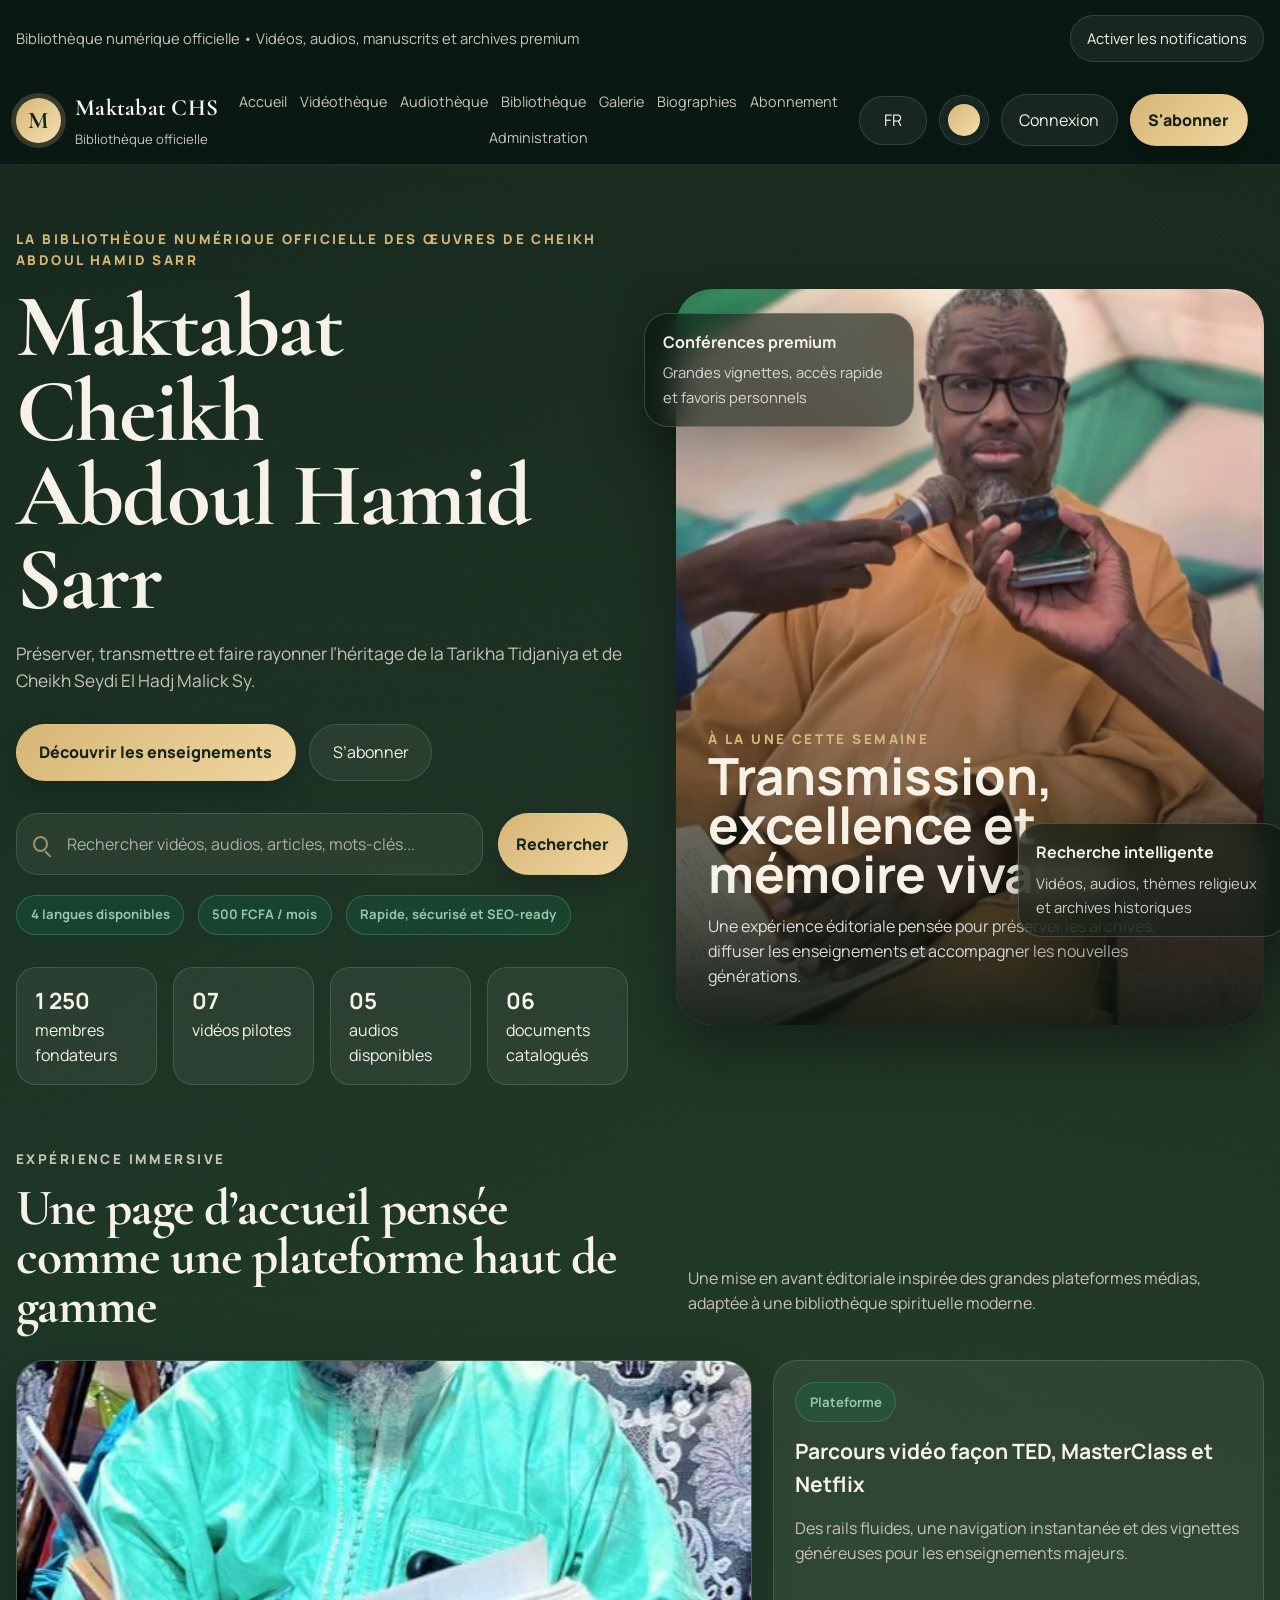
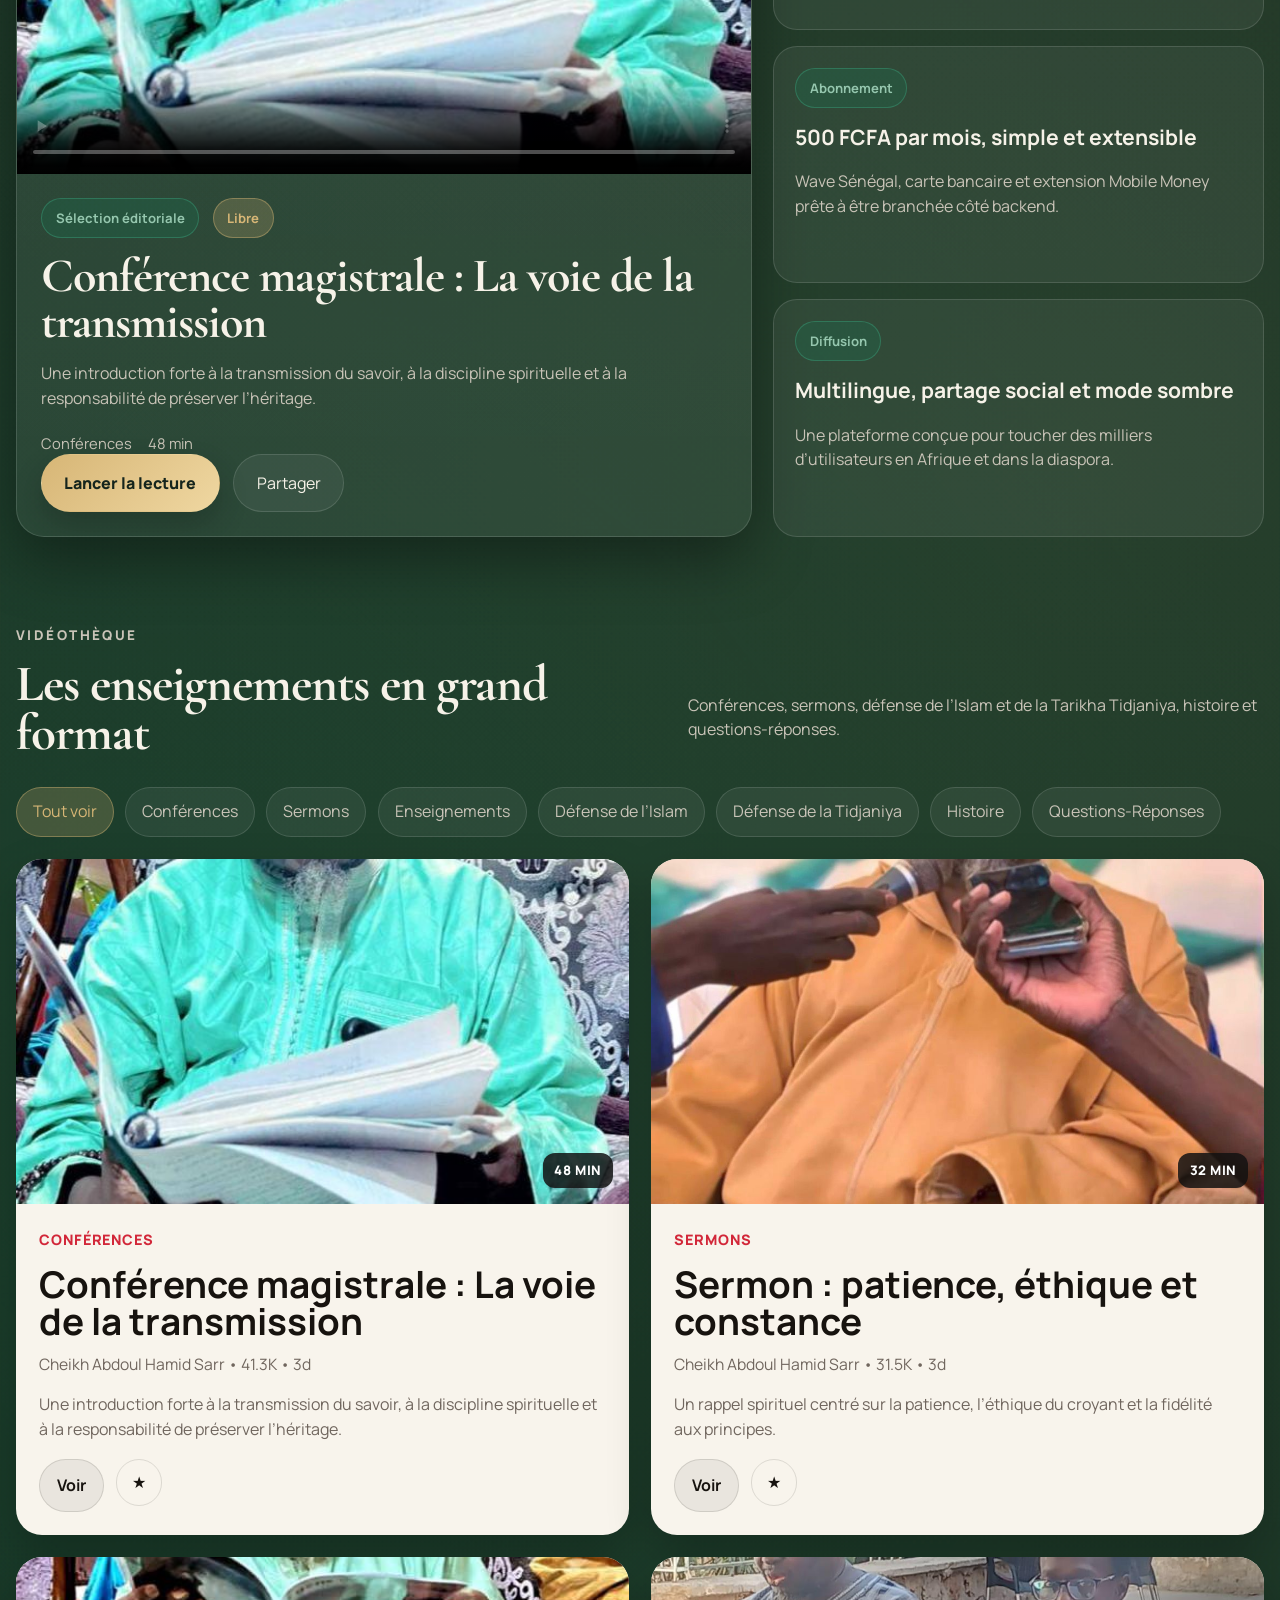
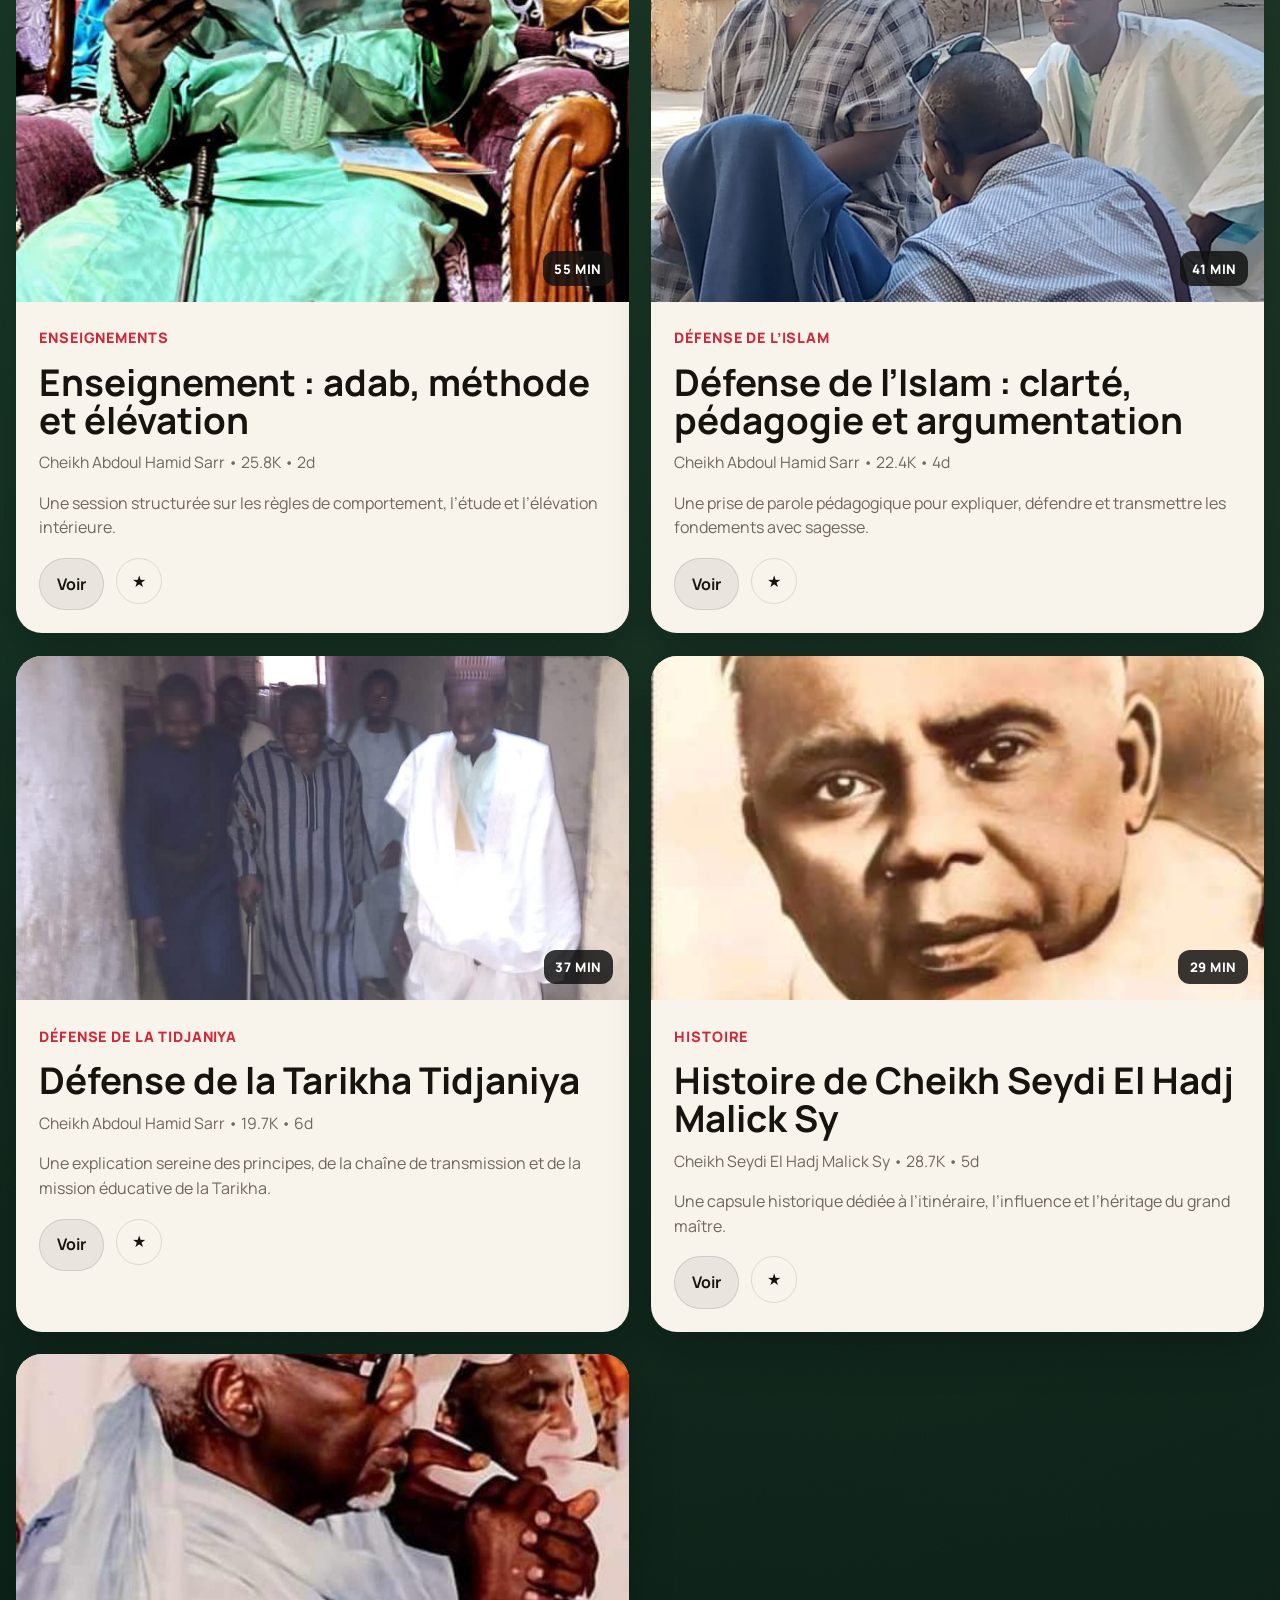
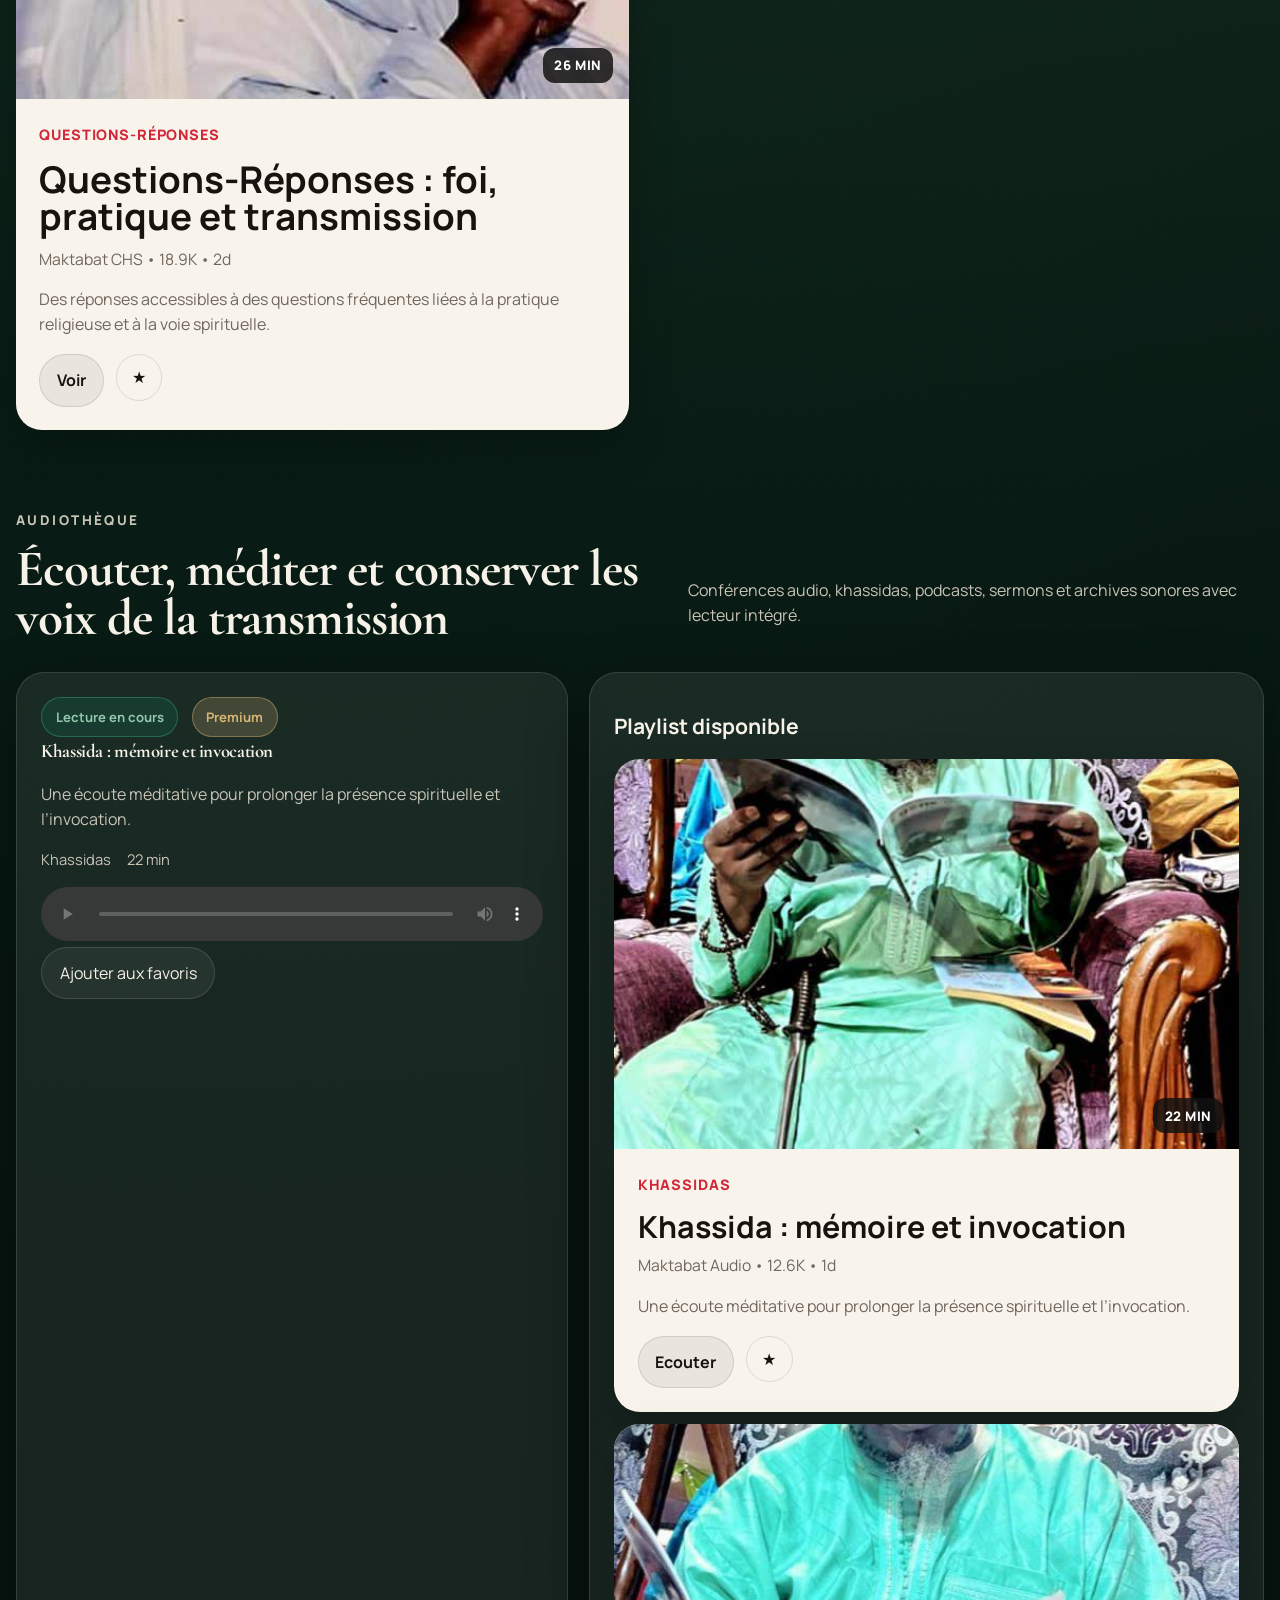
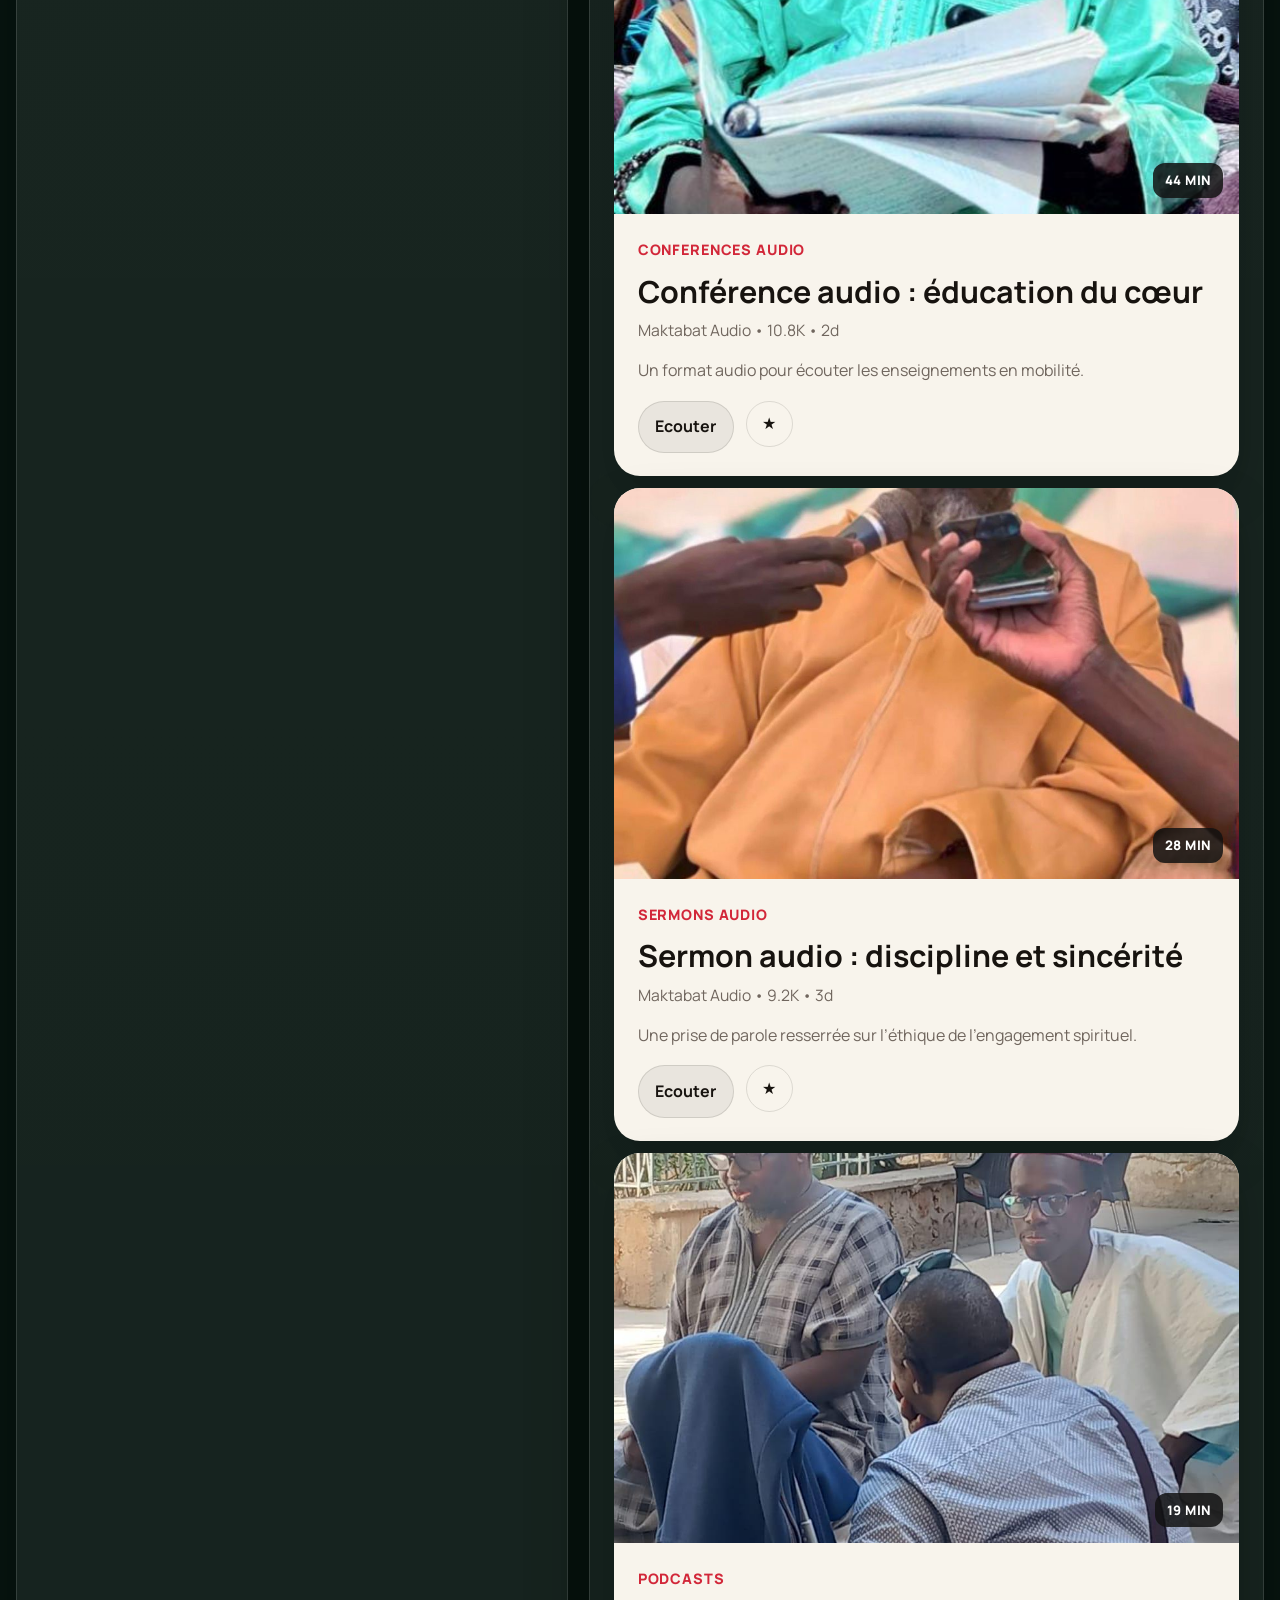
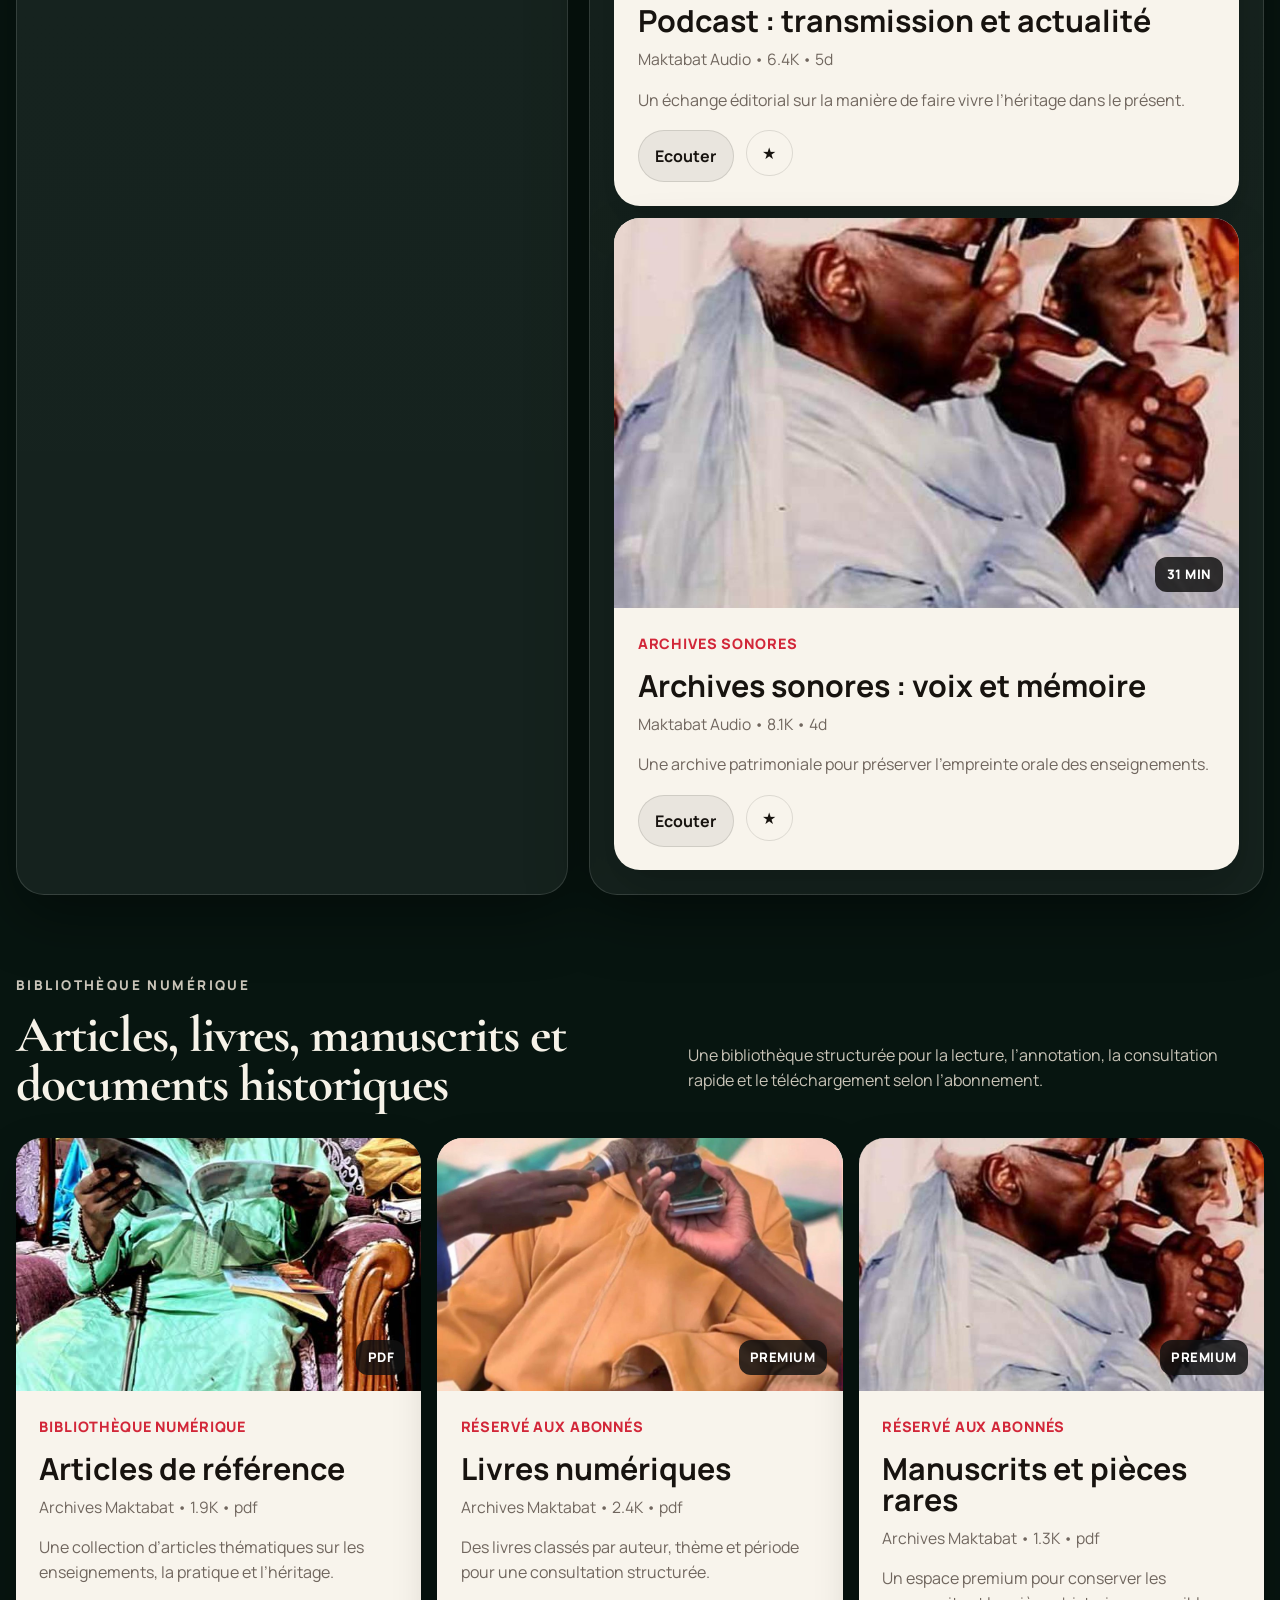
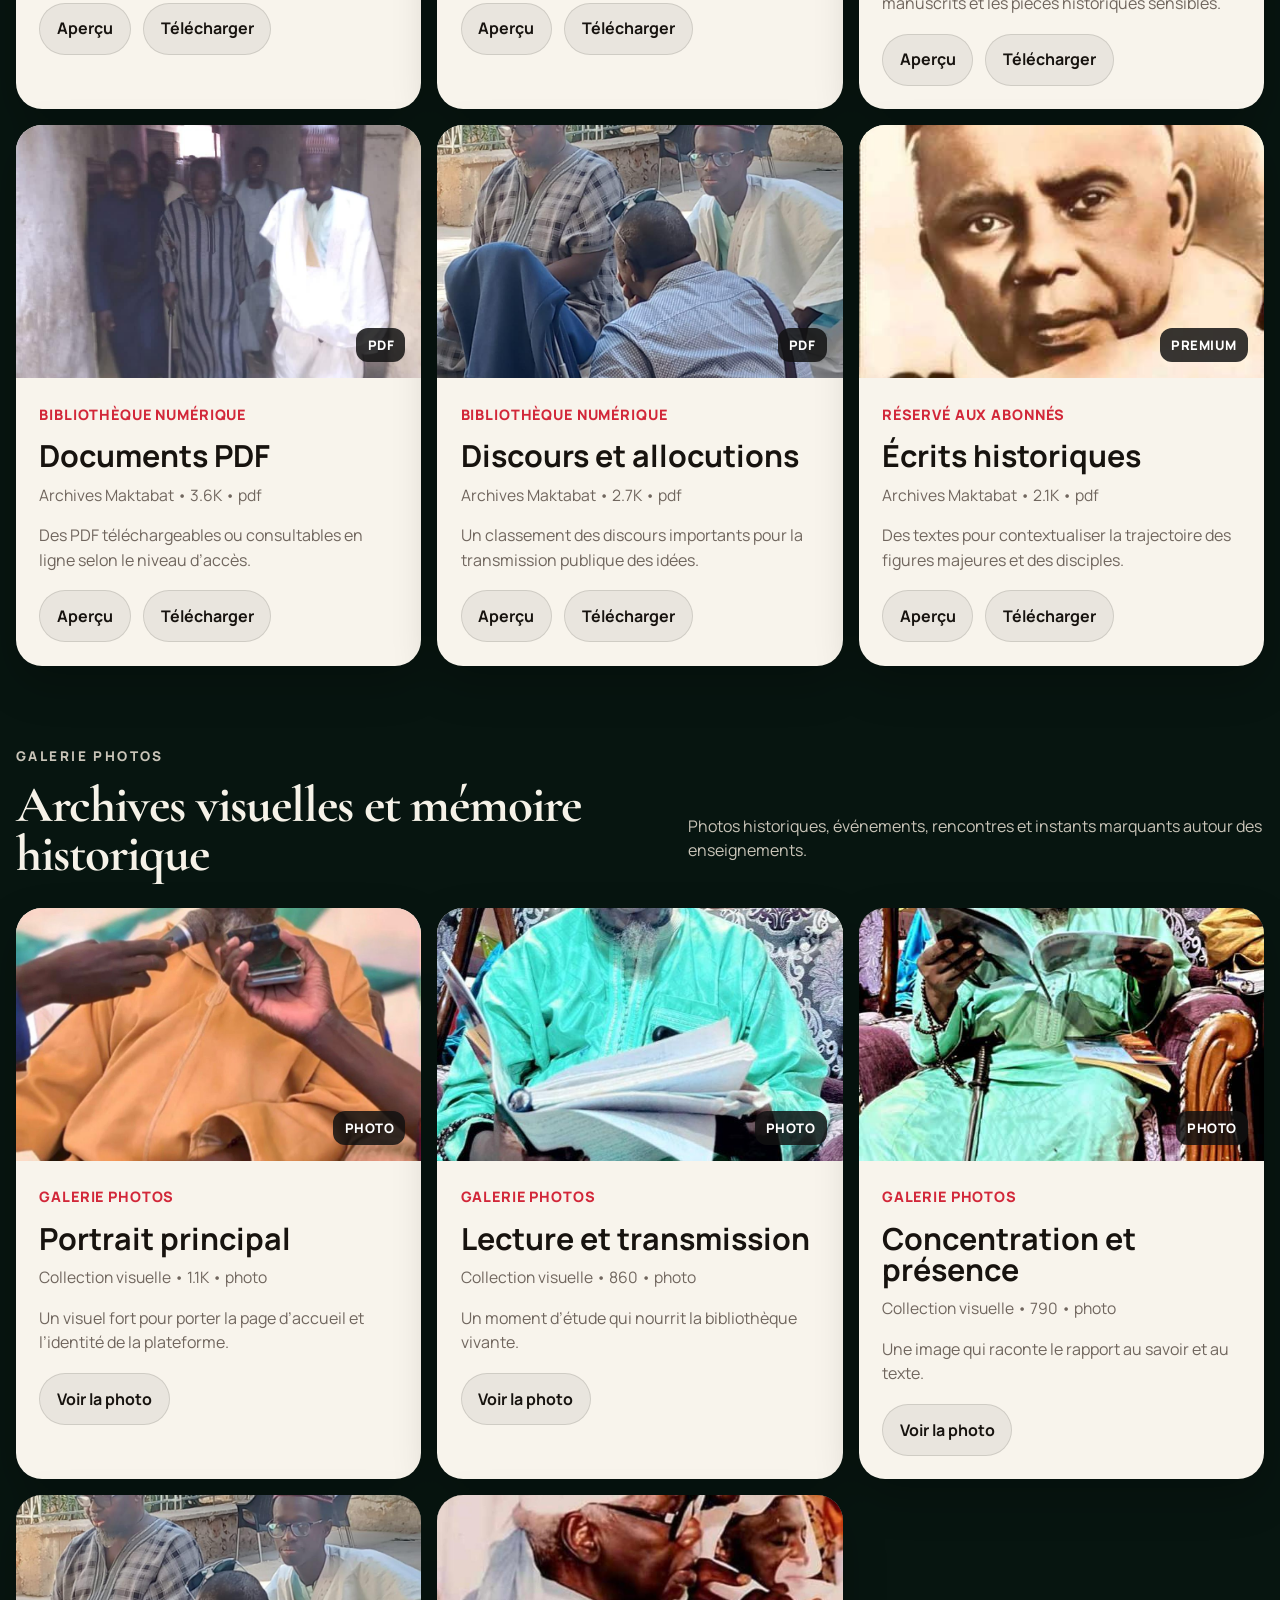
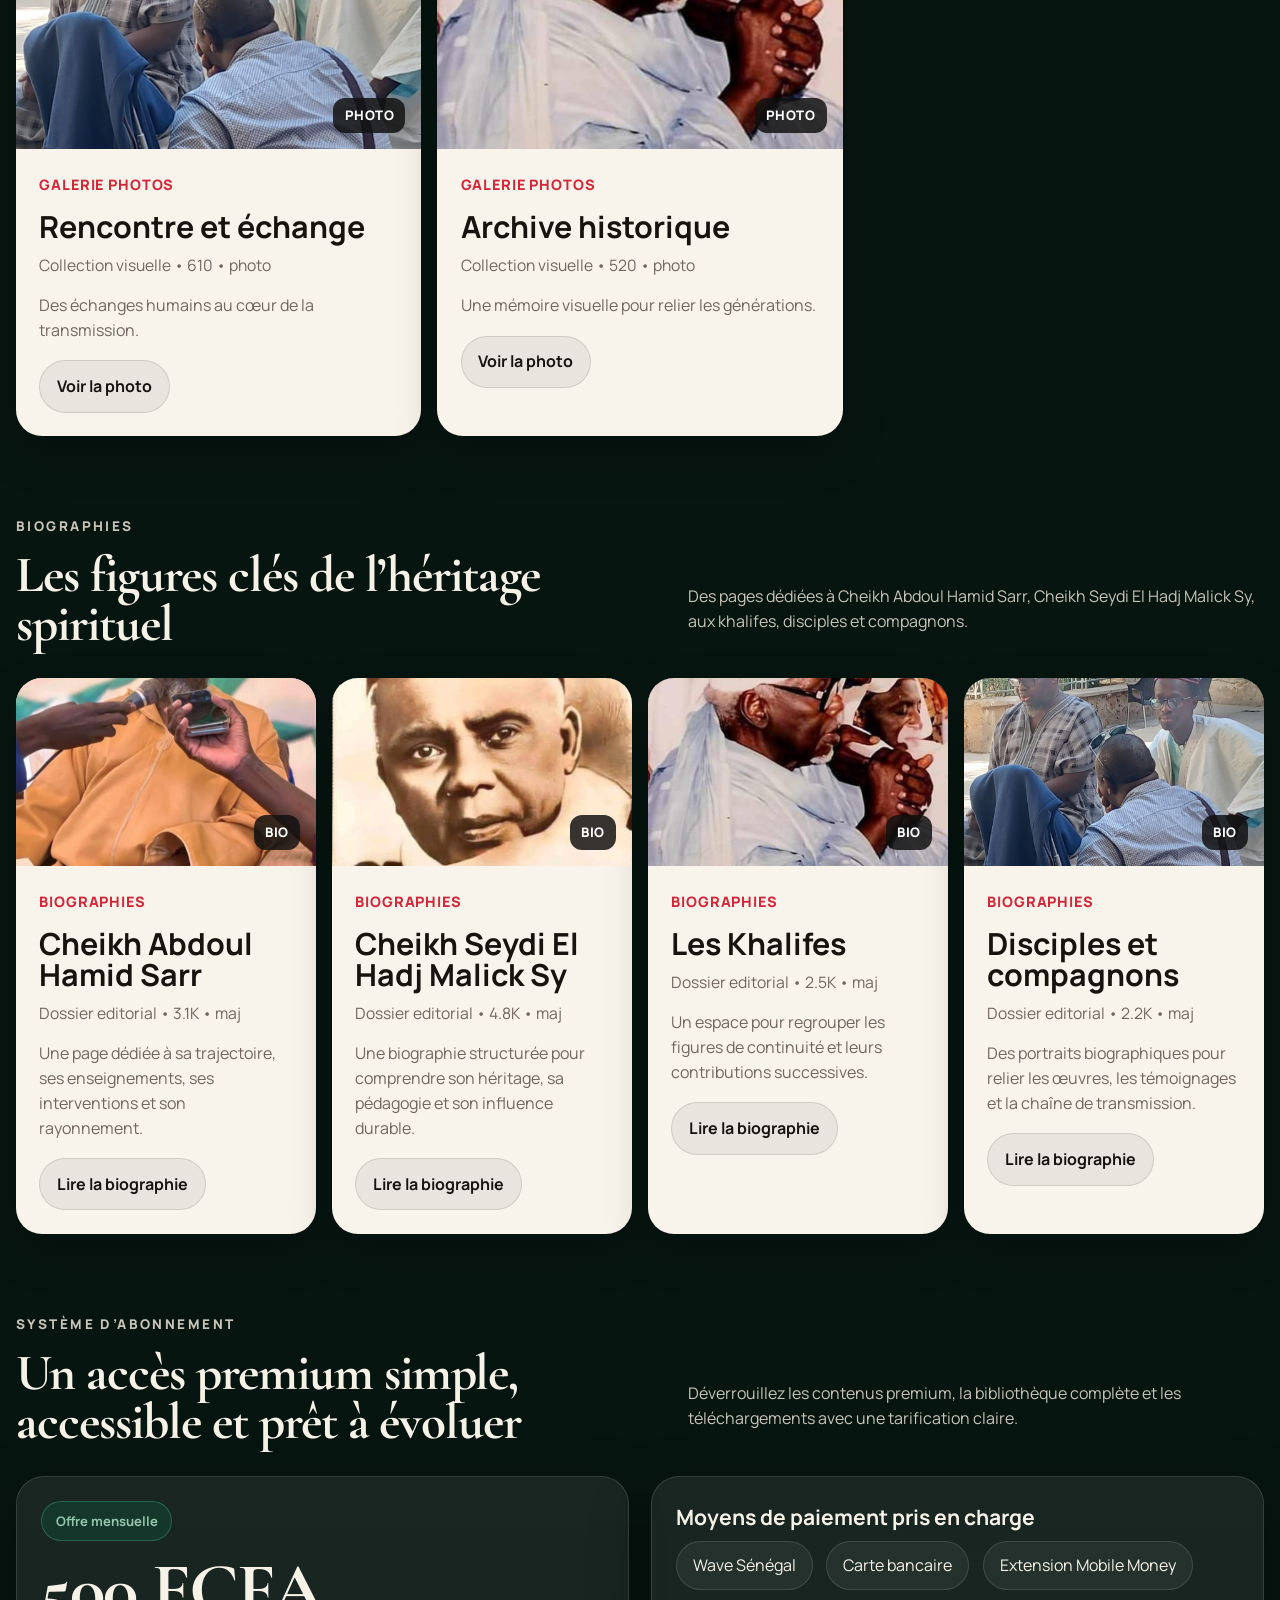
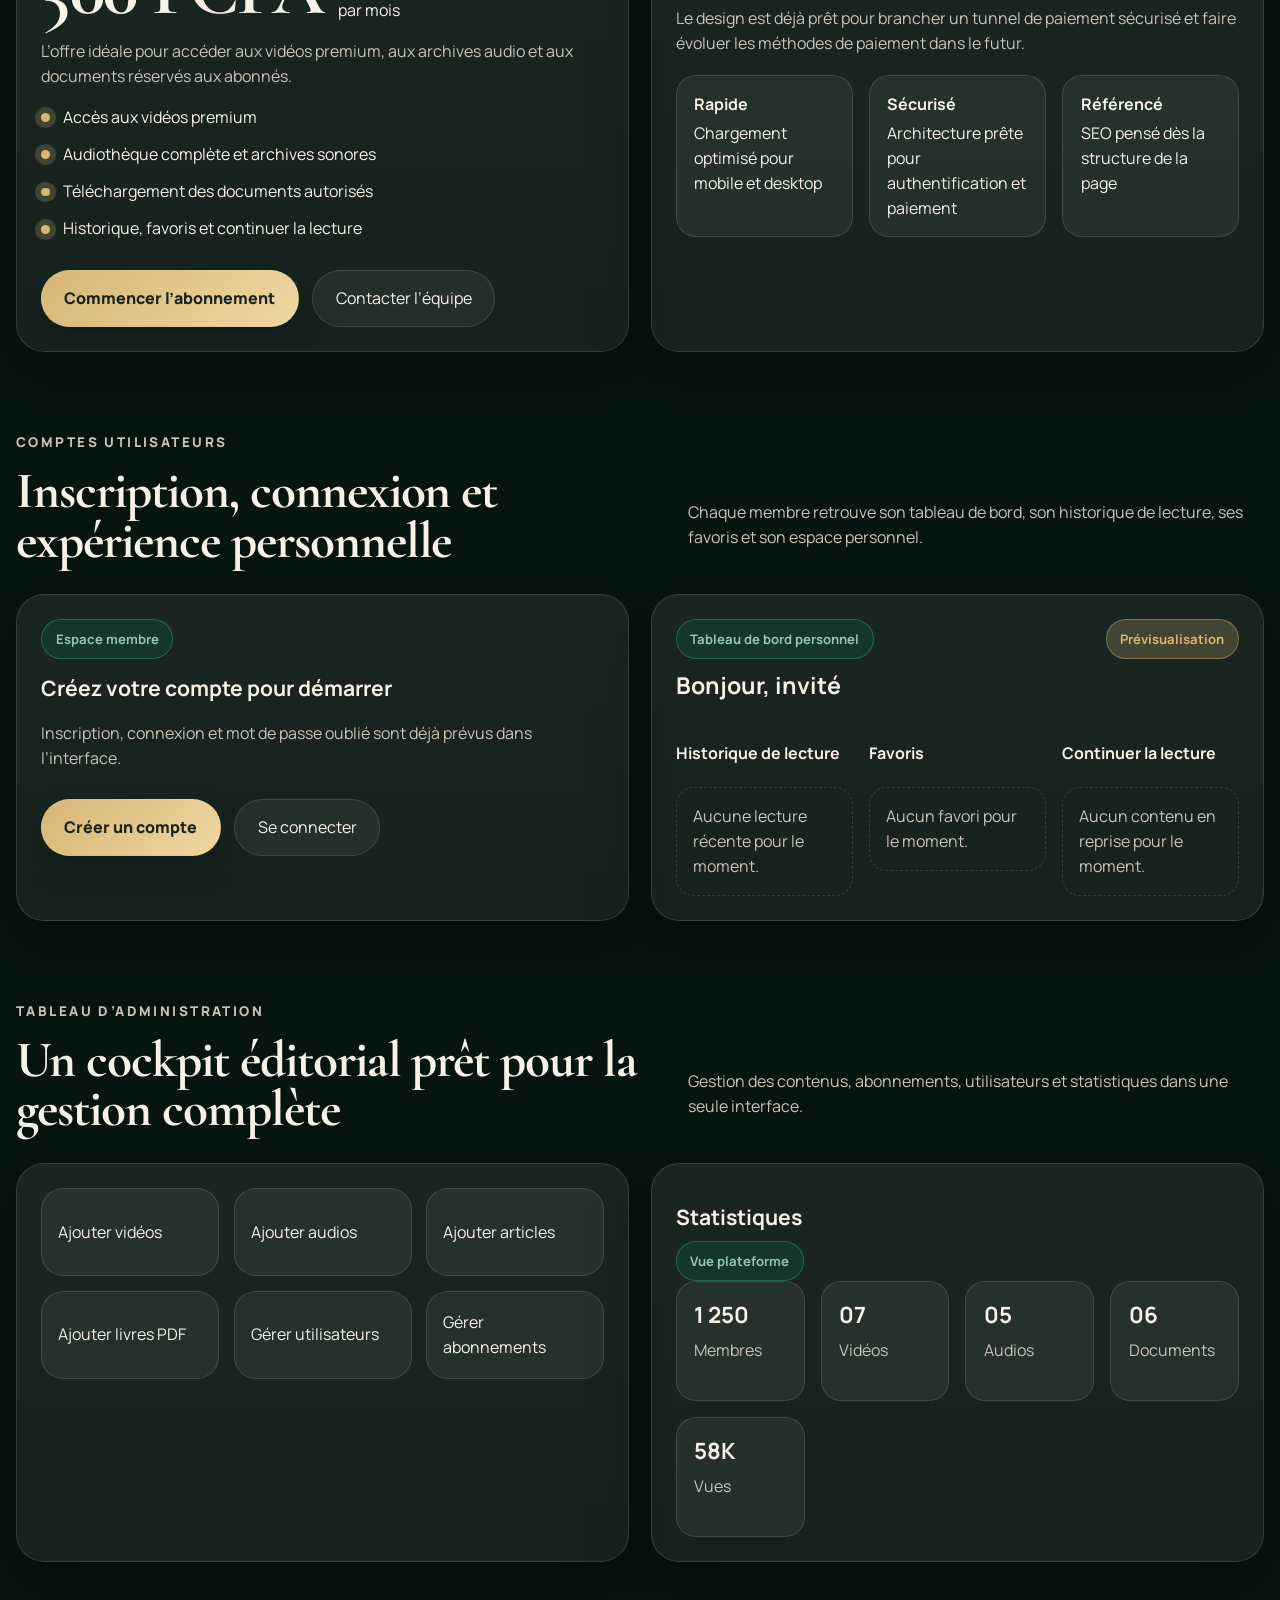
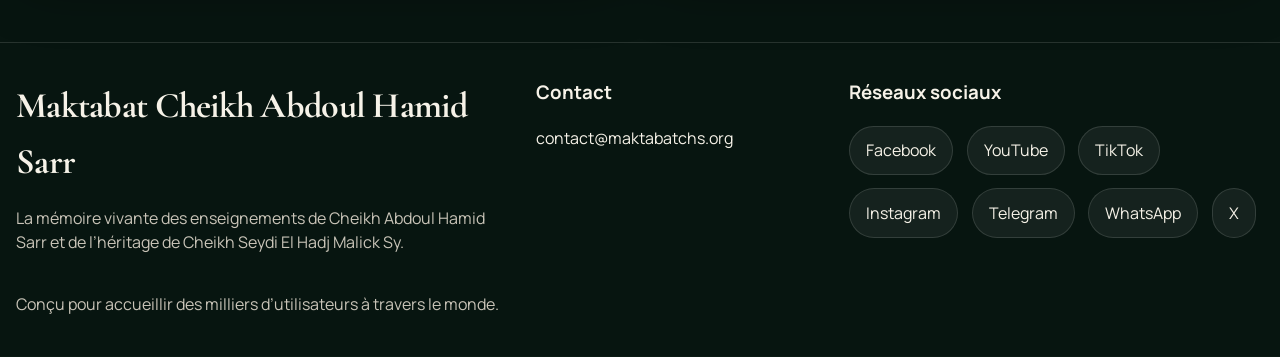
==== index.html @ 79ac7c59 "Create premium Maktabat homepage" ====
<!DOCTYPE html>
<html lang="fr">
<head>
  <meta charset="UTF-8">
  <meta name="viewport" content="width=device-width, initial-scale=1.0">
  <title>Maktabat Cheikh Abdoul Hamid Sarr | Bibliothèque numérique officielle</title>
  <meta
    name="description"
    content="Maktabat Cheikh Abdoul Hamid Sarr, la bibliothèque numérique officielle consacrée aux enseignements, conférences, archives, biographies et œuvres liées à la Tarikha Tidjaniya et à l'héritage de Cheikh Seydi El Hadj Malick Sy."
  >
  <meta
    name="keywords"
    content="Cheikh Abdoul Hamid Sarr, Tarikha Tidjaniya, Cheikh Seydi El Hadj Malick Sy, vidéothèque islamique, audiothèque islamique, bibliothèque numérique, khassidas, conférences, manuscrits"
  >
  <meta name="theme-color" content="#071510">
  <meta property="og:title" content="Maktabat Cheikh Abdoul Hamid Sarr">
  <meta
    property="og:description"
    content="Préserver, transmettre et faire rayonner l'héritage de la Tarikha Tidjaniya et de Cheikh Seydi El Hadj Malick Sy."
  >
  <meta property="og:type" content="website">
  <meta property="og:image" content="assets/images/hero-cheikh.jpeg">
  <meta property="og:locale" content="fr_FR">
  <link rel="preconnect" href="https://fonts.googleapis.com">
  <link rel="preconnect" href="https://fonts.gstatic.com" crossorigin>
  <link
    href="https://fonts.googleapis.com/css2?family=Cormorant+Garamond:wght@500;600;700&family=Manrope:wght@400;500;600;700;800&display=swap"
    rel="stylesheet"
  >
  <link rel="stylesheet" href="styles.css">
  <script type="application/ld+json">
    {
      "@context": "https://schema.org",
      "@type": "WebSite",
      "name": "Maktabat Cheikh Abdoul Hamid Sarr",
      "url": "https://maktabatchs.org/",
      "description": "Bibliothèque numérique officielle des œuvres de Cheikh Abdoul Hamid Sarr.",
      "inLanguage": ["fr", "ar", "en", "wo"],
      "publisher": {
        "@type": "Organization",
        "name": "Maktabat Cheikh Abdoul Hamid Sarr"
      }
    }
  </script>
</head>
<body data-theme="dark">
  <div class="site-shell">
    <header class="site-header">
      <div class="top-banner container">
        <p data-i18n="topBanner">Bibliothèque numérique officielle • Vidéos, audios, manuscrits et archives premium</p>
        <button class="ghost-pill" id="notifyToggle" type="button" data-i18n="notify">Activer les notifications</button>
      </div>

      <div class="header-inner container">
        <button class="menu-toggle" id="menuToggle" type="button" aria-label="Ouvrir le menu">
          <span></span>
          <span></span>
          <span></span>
        </button>

        <a class="brand" href="#home" aria-label="Maktabat Cheikh Abdoul Hamid Sarr">
          <span class="brand-mark">M</span>
          <span class="brand-copy">
            <strong>Maktabat CHS</strong>
            <small data-i18n="brandSubtitle">Bibliothèque officielle</small>
          </span>
        </a>

        <nav class="nav" id="primaryNav">
          <a href="#home" data-i18n="navHome">Accueil</a>
          <a href="#video" data-i18n="navVideo">Vidéothèque</a>
          <a href="#audio" data-i18n="navAudio">Audiothèque</a>
          <a href="#library" data-i18n="navLibrary">Bibliothèque</a>
          <a href="#gallery" data-i18n="navGallery">Galerie</a>
          <a href="#biographies" data-i18n="navBio">Biographies</a>
          <a href="#subscription" data-i18n="navSubscription">Abonnement</a>
          <a href="#admin" data-i18n="navAdmin">Administration</a>
        </nav>

        <div class="header-actions">
          <label class="lang-picker" for="languageSelect">
            <span class="sr-only" data-i18n="languageLabel">Langue</span>
            <select id="languageSelect" aria-label="Choisir la langue">
              <option value="fr">FR</option>
              <option value="en">EN</option>
              <option value="ar">AR</option>
              <option value="wo">WO</option>
            </select>
          </label>
          <button class="icon-toggle" id="themeToggle" type="button" aria-label="Changer le thème">
            <span class="icon-toggle__circle"></span>
          </button>
          <button class="secondary-button compact" id="openAuthHeader" type="button" data-i18n="headerSignIn">Connexion</button>
          <a class="primary-button compact" href="#subscription" data-i18n="headerSubscribe">S'abonner</a>
        </div>
      </div>
    </header>

    <main>
      <section class="hero container" id="home">
        <div class="hero-copy" data-reveal>
          <p class="eyebrow" data-i18n="heroEyebrow">La bibliothèque numérique officielle des œuvres de Cheikh Abdoul Hamid Sarr</p>
          <h1 data-i18n="heroTitle">Maktabat Cheikh Abdoul Hamid Sarr</h1>
          <p class="hero-subtitle" data-i18n="heroSubtitle">
            Préserver, transmettre et faire rayonner l’héritage de la Tarikha Tidjaniya et de Cheikh Seydi El Hadj Malick Sy.
          </p>

          <div class="hero-actions">
            <a class="primary-button" href="#featured" data-i18n="heroPrimary">Découvrir les enseignements</a>
            <button class="secondary-button" id="openAuthHero" type="button" data-i18n="heroSecondary">S’abonner</button>
          </div>

          <form class="hero-search" id="heroSearchForm">
            <label class="search-input" for="heroSearchInput">
              <span class="search-input__icon"></span>
              <input
                id="heroSearchInput"
                name="search"
                type="search"
                autocomplete="off"
                data-i18n-placeholder="searchPlaceholder"
                placeholder="Rechercher vidéos, audios, articles, mots-clés..."
              >
            </label>
            <button class="primary-button compact" type="submit" data-i18n="searchAction">Rechercher</button>
          </form>

          <div class="hero-chips">
            <span class="hero-chip" data-i18n="heroChipOne">4 langues disponibles</span>
            <span class="hero-chip" data-i18n="heroChipTwo">500 FCFA / mois</span>
            <span class="hero-chip" data-i18n="heroChipThree">Rapide, sécurisé et SEO-ready</span>
          </div>

          <div class="hero-stats">
            <article>
              <strong>1 250</strong>
              <span data-i18n="statMembers">membres fondateurs</span>
            </article>
            <article>
              <strong>07</strong>
              <span data-i18n="statVideos">vidéos pilotes</span>
            </article>
            <article>
              <strong>05</strong>
              <span data-i18n="statAudios">audios disponibles</span>
            </article>
            <article>
              <strong>06</strong>
              <span data-i18n="statDocs">documents catalogués</span>
            </article>
          </div>
        </div>

        <div class="hero-stage" data-reveal>
          <div class="hero-stage__frame">
            <img src="assets/images/hero-cheikh.jpeg" alt="Cheikh Abdoul Hamid Sarr" loading="eager">
            <div class="hero-stage__wash"></div>
          </div>

          <div class="hero-stage__caption">
            <span class="eyebrow" data-i18n="heroSpotlightLabel">À la une cette semaine</span>
            <h2 data-i18n="heroSpotlightTitle">Transmission, excellence et mémoire vivante</h2>
            <p data-i18n="heroSpotlightText">
              Une expérience éditoriale pensée pour préserver les archives, diffuser les enseignements et accompagner les nouvelles générations.
            </p>
          </div>

          <div class="floating-card floating-card--top">
            <strong data-i18n="heroQuickOneTitle">Conférences premium</strong>
            <span data-i18n="heroQuickOneText">Grandes vignettes, accès rapide et favoris personnels</span>
          </div>

          <div class="floating-card floating-card--bottom">
            <strong data-i18n="heroQuickTwoTitle">Recherche intelligente</strong>
            <span data-i18n="heroQuickTwoText">Vidéos, audios, thèmes religieux et archives historiques</span>
          </div>
        </div>
      </section>

      <section class="featured container" id="featured">
        <div class="section-heading" data-reveal>
          <div>
            <p class="eyebrow" data-i18n="featuredEyebrow">Expérience immersive</p>
            <h2 data-i18n="featuredTitle">Une page d’accueil pensée comme une plateforme haut de gamme</h2>
          </div>
          <p data-i18n="featuredText">
            Une mise en avant éditoriale inspirée des grandes plateformes médias, adaptée à une bibliothèque spirituelle moderne.
          </p>
        </div>

        <div class="featured-layout">
          <article class="featured-player panel" data-reveal>
            <div class="featured-player__media">
              <video id="featuredVideo" controls preload="metadata" playsinline poster="assets/images/lecture-01.jpeg">
                <source id="featuredVideoSource" src="assets/videos/conference-01.mp4" type="video/mp4">
              </video>
            </div>
            <div class="featured-player__content">
              <div class="pill-row">
                <span class="pill" data-i18n="featuredBadge">Sélection éditoriale</span>
                <span class="status-badge" id="featuredAccessBadge">Libre</span>
              </div>
              <h3 id="featuredTitleText">Conférence magistrale : La voie de la transmission</h3>
              <p id="featuredDescriptionText">
                Un enseignement introductif sur la transmission du savoir, la discipline spirituelle et la sauvegarde de l’héritage tidjane.
              </p>
              <div class="featured-meta">
                <span id="featuredCategoryText">Conférences</span>
                <span id="featuredDurationText">48 min</span>
              </div>
              <div class="featured-actions">
                <button class="primary-button" id="featuredPlayAction" type="button" data-i18n="featuredWatch">Lancer la lecture</button>
                <button class="secondary-button" id="featuredShareAction" type="button" data-i18n="featuredShare">Partager</button>
              </div>
            </div>
          </article>

          <aside class="feature-callouts" data-reveal>
            <article class="feature-note">
              <span class="pill" data-i18n="featureCardOneLabel">Plateforme</span>
              <h3 data-i18n="featureCardOneTitle">Parcours vidéo façon TED, MasterClass et Netflix</h3>
              <p data-i18n="featureCardOneText">Des rails fluides, une navigation instantanée et des vignettes généreuses pour les enseignements majeurs.</p>
            </article>
            <article class="feature-note">
              <span class="pill" data-i18n="featureCardTwoLabel">Abonnement</span>
              <h3 data-i18n="featureCardTwoTitle">500 FCFA par mois, simple et extensible</h3>
              <p data-i18n="featureCardTwoText">Wave Sénégal, carte bancaire et extension Mobile Money prête à être branchée côté backend.</p>
            </article>
            <article class="feature-note">
              <span class="pill" data-i18n="featureCardThreeLabel">Diffusion</span>
              <h3 data-i18n="featureCardThreeTitle">Multilingue, partage social et mode sombre</h3>
              <p data-i18n="featureCardThreeText">Une plateforme conçue pour toucher des milliers d’utilisateurs en Afrique et dans la diaspora.</p>
            </article>
          </aside>
        </div>
      </section>

      <section class="search-results container is-hidden" id="searchSection">
        <div class="section-heading">
          <div>
            <p class="eyebrow" data-i18n="searchResultsEyebrow">Recherche intelligente</p>
            <h2 data-i18n="searchResultsTitle">Résultats instantanés dans toute la bibliothèque</h2>
          </div>
          <p id="searchResultsMeta" data-i18n="searchResultsText">Recherchez par thème, mot-clé, type de contenu ou figure historique.</p>
        </div>
        <div class="search-results__grid" id="searchResultsGrid"></div>
      </section>

      <section class="content-section container" id="video">
        <div class="section-heading" data-reveal>
          <div>
            <p class="eyebrow" data-i18n="videoEyebrow">Vidéothèque</p>
            <h2 data-i18n="videoTitle">Les enseignements en grand format</h2>
          </div>
          <p data-i18n="videoText">
            Conférences, sermons, défense de l’Islam et de la Tarikha Tidjaniya, histoire et questions-réponses.
          </p>
        </div>
        <div class="chip-row" id="videoFilters" data-reveal></div>
        <div class="editorial-feed editorial-feed--two" id="videoRail" data-reveal></div>
      </section>

      <section class="content-section container" id="audio">
        <div class="section-heading" data-reveal>
          <div>
            <p class="eyebrow" data-i18n="audioEyebrow">Audiothèque</p>
            <h2 data-i18n="audioTitle">Écouter, méditer et conserver les voix de la transmission</h2>
          </div>
          <p data-i18n="audioText">
            Conférences audio, khassidas, podcasts, sermons et archives sonores avec lecteur intégré.
          </p>
        </div>

        <div class="audio-layout">
          <article class="audio-player panel" data-reveal>
            <div class="pill-row">
              <span class="pill" data-i18n="audioCurrentLabel">Lecture en cours</span>
              <span class="status-badge" id="audioAccessBadge">Premium</span>
            </div>
            <h3 id="audioCurrentTitle">Khassida et méditation sur la mémoire spirituelle</h3>
            <p id="audioCurrentDescription">
              Une sélection audio conçue pour prolonger l’écoute des enseignements, à tout moment et sur tous les appareils.
            </p>
            <div class="featured-meta">
              <span id="audioCurrentCategory">Khassidas</span>
              <span id="audioCurrentDuration">22 min</span>
            </div>
            <audio id="audioPlayer" controls preload="metadata">
              <source id="audioPlayerSource" src="assets/videos/sermon-01.mp4" type="audio/mp4">
            </audio>
            <div class="audio-player__actions">
              <button class="secondary-button compact" id="audioBookmarkAction" type="button" data-i18n="audioBookmark">Ajouter aux favoris</button>
            </div>
          </article>

          <article class="playlist panel" data-reveal>
            <div class="playlist__header">
              <h3 data-i18n="audioPlaylistLabel">Playlist disponible</h3>
            </div>
            <div class="playlist__list editorial-feed editorial-feed--single" id="audioPlaylist"></div>
          </article>
        </div>
      </section>

      <section class="content-section container" id="library">
        <div class="section-heading" data-reveal>
          <div>
            <p class="eyebrow" data-i18n="libraryEyebrow">Bibliothèque numérique</p>
            <h2 data-i18n="libraryTitle">Articles, livres, manuscrits et documents historiques</h2>
          </div>
          <p data-i18n="libraryText">
            Une bibliothèque structurée pour la lecture, l’annotation, la consultation rapide et le téléchargement selon l’abonnement.
          </p>
        </div>
        <div class="documents-grid editorial-feed editorial-feed--three" id="documentsGrid" data-reveal></div>
      </section>

      <section class="content-section container" id="gallery">
        <div class="section-heading" data-reveal>
          <div>
            <p class="eyebrow" data-i18n="galleryEyebrow">Galerie photos</p>
            <h2 data-i18n="galleryTitle">Archives visuelles et mémoire historique</h2>
          </div>
          <p data-i18n="galleryText">
            Photos historiques, événements, rencontres et instants marquants autour des enseignements.
          </p>
        </div>
        <div class="gallery-grid editorial-feed editorial-feed--three" id="galleryGrid" data-reveal></div>
      </section>

      <section class="content-section container" id="biographies">
        <div class="section-heading" data-reveal>
          <div>
            <p class="eyebrow" data-i18n="bioEyebrow">Biographies</p>
            <h2 data-i18n="bioTitle">Les figures clés de l’héritage spirituel</h2>
          </div>
          <p data-i18n="bioText">
            Des pages dédiées à Cheikh Abdoul Hamid Sarr, Cheikh Seydi El Hadj Malick Sy, aux khalifes, disciples et compagnons.
          </p>
        </div>
        <div class="bios-grid editorial-feed editorial-feed--two" id="bioGrid" data-reveal></div>
      </section>

      <section class="content-section container" id="subscription">
        <div class="section-heading" data-reveal>
          <div>
            <p class="eyebrow" data-i18n="subscriptionEyebrow">Système d’abonnement</p>
            <h2 data-i18n="subscriptionTitle">Un accès premium simple, accessible et prêt à évoluer</h2>
          </div>
          <p data-i18n="subscriptionText">
            Déverrouillez les contenus premium, la bibliothèque complète et les téléchargements avec une tarification claire.
          </p>
        </div>

        <div class="subscription-layout">
          <article class="pricing-card panel" data-reveal>
            <span class="pill" data-i18n="priceBadge">Offre mensuelle</span>
            <div class="price-line">
              <strong>500 FCFA</strong>
              <span data-i18n="pricePerMonth">par mois</span>
            </div>
            <p data-i18n="subscriptionLead">
              L’offre idéale pour accéder aux vidéos premium, aux archives audio et aux documents réservés aux abonnés.
            </p>
            <ul class="benefit-list">
              <li data-i18n="subscriptionBenefitOne">Accès aux vidéos premium</li>
              <li data-i18n="subscriptionBenefitTwo">Audiothèque complète et archives sonores</li>
              <li data-i18n="subscriptionBenefitThree">Téléchargement des documents autorisés</li>
              <li data-i18n="subscriptionBenefitFour">Historique, favoris et continuer la lecture</li>
            </ul>
            <div class="hero-actions">
              <button class="primary-button" id="pricingSubscribe" type="button" data-i18n="subscriptionPrimary">Commencer l’abonnement</button>
              <button class="secondary-button" id="pricingContact" type="button" data-i18n="subscriptionSecondary">Contacter l’équipe</button>
            </div>
          </article>

          <article class="payment-card panel" data-reveal>
            <h3 data-i18n="paymentTitle">Moyens de paiement pris en charge</h3>
            <div class="payment-methods">
              <span class="payment-pill" data-i18n="paymentWave">Wave Sénégal</span>
              <span class="payment-pill" data-i18n="paymentCard">Carte bancaire</span>
              <span class="payment-pill" data-i18n="paymentMobile">Extension Mobile Money</span>
            </div>
            <p data-i18n="paymentText">
              Le design est déjà prêt pour brancher un tunnel de paiement sécurisé et faire évoluer les méthodes de paiement dans le futur.
            </p>
            <div class="security-grid">
              <article>
                <strong data-i18n="securityOneTitle">Rapide</strong>
                <span data-i18n="securityOneText">Chargement optimisé pour mobile et desktop</span>
              </article>
              <article>
                <strong data-i18n="securityTwoTitle">Sécurisé</strong>
                <span data-i18n="securityTwoText">Architecture prête pour authentification et paiement</span>
              </article>
              <article>
                <strong data-i18n="securityThreeTitle">Référencé</strong>
                <span data-i18n="securityThreeText">SEO pensé dès la structure de la page</span>
              </article>
            </div>
          </article>
        </div>
      </section>

      <section class="content-section container" id="accounts">
        <div class="section-heading" data-reveal>
          <div>
            <p class="eyebrow" data-i18n="accountsEyebrow">Comptes utilisateurs</p>
            <h2 data-i18n="accountsTitle">Inscription, connexion et expérience personnelle</h2>
          </div>
          <p data-i18n="accountsText">
            Chaque membre retrouve son tableau de bord, son historique de lecture, ses favoris et son espace personnel.
          </p>
        </div>

        <div class="accounts-layout">
          <article class="account-card panel" data-reveal>
            <span class="pill" data-i18n="accountStatusLabel">Espace membre</span>
            <h3 id="accountSummaryTitle" data-i18n="accountGuestTitle">Créez votre compte pour démarrer</h3>
            <p id="accountSummaryText" data-i18n="accountGuestText">
              Inscription, connexion et mot de passe oublié sont déjà prévus dans l’interface.
            </p>
            <div class="hero-actions">
              <button class="primary-button" id="accountSignupAction" type="button" data-i18n="accountCtaOne">Créer un compte</button>
              <button class="secondary-button" id="accountSigninAction" type="button" data-i18n="accountCtaTwo">Se connecter</button>
            </div>
          </article>

          <article class="dashboard-shell panel" data-reveal>
            <div class="dashboard-shell__header">
              <div>
                <span class="pill" data-i18n="dashboardEyebrow">Tableau de bord personnel</span>
                <h3 id="dashboardGreeting">Bonjour, invité</h3>
              </div>
              <span class="status-badge" data-i18n="dashboardStatus">Prévisualisation</span>
            </div>

            <div class="dashboard-grid">
              <section>
                <h4 data-i18n="historyTitle">Historique de lecture</h4>
                <div class="dashboard-list" id="historyList"></div>
              </section>
              <section>
                <h4 data-i18n="favoritesTitle">Favoris</h4>
                <div class="dashboard-list" id="favoritesList"></div>
              </section>
              <section>
                <h4 data-i18n="continueTitle">Continuer la lecture</h4>
                <div class="dashboard-list" id="continueList"></div>
              </section>
            </div>
          </article>
        </div>
      </section>

      <section class="content-section container" id="admin">
        <div class="section-heading" data-reveal>
          <div>
            <p class="eyebrow" data-i18n="adminEyebrow">Tableau d’administration</p>
            <h2 data-i18n="adminTitle">Un cockpit éditorial prêt pour la gestion complète</h2>
          </div>
          <p data-i18n="adminText">
            Gestion des contenus, abonnements, utilisateurs et statistiques dans une seule interface.
          </p>
        </div>

        <div class="admin-layout">
          <article class="admin-actions panel" data-reveal>
            <div class="admin-actions__grid">
              <button type="button" class="admin-action" data-i18n="adminActionOne">Ajouter vidéos</button>
              <button type="button" class="admin-action" data-i18n="adminActionTwo">Ajouter audios</button>
              <button type="button" class="admin-action" data-i18n="adminActionThree">Ajouter articles</button>
              <button type="button" class="admin-action" data-i18n="adminActionFour">Ajouter livres PDF</button>
              <button type="button" class="admin-action" data-i18n="adminActionFive">Gérer utilisateurs</button>
              <button type="button" class="admin-action" data-i18n="adminActionSix">Gérer abonnements</button>
            </div>
          </article>

          <article class="admin-stats panel" data-reveal>
            <div class="admin-stats__header">
              <h3 data-i18n="adminStatsTitle">Statistiques</h3>
              <span class="pill" data-i18n="adminStatsBadge">Vue plateforme</span>
            </div>
            <div class="stats-grid" id="statsGrid"></div>
          </article>
        </div>
      </section>
    </main>

    <footer class="site-footer">
      <div class="container footer-grid">
        <div>
          <h2>Maktabat Cheikh Abdoul Hamid Sarr</h2>
          <p data-i18n="footerTagline">
            La mémoire vivante des enseignements de Cheikh Abdoul Hamid Sarr et de l’héritage de Cheikh Seydi El Hadj Malick Sy.
          </p>
        </div>

        <div>
          <h3 data-i18n="footerContactLabel">Contact</h3>
          <a href="mailto:contact@maktabatchs.org">contact@maktabatchs.org</a>
        </div>

        <div>
          <h3 data-i18n="footerFollowLabel">Réseaux sociaux</h3>
          <div class="social-links">
            <button type="button" class="social-chip" data-network="facebook">Facebook</button>
            <button type="button" class="social-chip" data-network="youtube">YouTube</button>
            <button type="button" class="social-chip" data-network="tiktok">TikTok</button>
            <button type="button" class="social-chip" data-network="instagram">Instagram</button>
            <button type="button" class="social-chip" data-network="telegram">Telegram</button>
            <button type="button" class="social-chip" data-network="whatsapp">WhatsApp</button>
            <button type="button" class="social-chip" data-network="x">X</button>
          </div>
        </div>
      </div>

      <div class="footer-bottom container">
        <span data-i18n="footerRights">Conçu pour accueillir des milliers d’utilisateurs à travers le monde.</span>
      </div>
    </footer>
  </div>

  <div class="modal is-hidden" id="authModal" aria-hidden="true">
    <div class="modal__backdrop" data-close-modal></div>
    <div class="modal__dialog" role="dialog" aria-modal="true" aria-labelledby="authModalHeading">
      <button class="modal__close" type="button" data-close-modal aria-label="Fermer">×</button>
      <p class="eyebrow" data-i18n="authEyebrow">Comptes utilisateurs</p>
      <h2 id="authModalHeading" data-i18n="authTitle">Accéder à votre espace membre</h2>

      <div class="auth-switcher">
        <button class="auth-switcher__button is-active" type="button" data-auth-view="signin" data-i18n="authSignin">Connexion</button>
        <button class="auth-switcher__button" type="button" data-auth-view="signup" data-i18n="authSignup">Inscription</button>
        <button class="auth-switcher__button" type="button" data-auth-view="reset" data-i18n="authReset">Mot de passe oublié</button>
      </div>

      <form class="auth-form is-active" id="signinForm" data-auth-panel="signin">
        <label>
          <span data-i18n="authEmail">Adresse e-mail</span>
          <input name="email" type="email" required>
        </label>
        <label>
          <span data-i18n="authPassword">Mot de passe</span>
          <input name="password" type="password" required>
        </label>
        <button class="primary-button" type="submit" data-i18n="authSubmitSignin">Se connecter</button>
      </form>

      <form class="auth-form" id="signupForm" data-auth-panel="signup">
        <label>
          <span data-i18n="authName">Nom complet</span>
          <input name="name" type="text" required>
        </label>
        <label>
          <span data-i18n="authEmail">Adresse e-mail</span>
          <input name="email" type="email" required>
        </label>
        <label>
          <span data-i18n="authPassword">Mot de passe</span>
          <input name="password" type="password" required>
        </label>
        <button class="primary-button" type="submit" data-i18n="authSubmitSignup">Créer mon compte</button>
      </form>

      <form class="auth-form" id="resetForm" data-auth-panel="reset">
        <label>
          <span data-i18n="authEmail">Adresse e-mail</span>
          <input name="email" type="email" required>
        </label>
        <button class="primary-button" type="submit" data-i18n="authSubmitReset">Recevoir le lien</button>
      </form>
    </div>
  </div>

  <div class="toast" id="toast" role="status" aria-live="polite"></div>

  <noscript>
    <div class="noscript-banner">
      JavaScript est requis pour la recherche, le multilingue, le lecteur dynamique et les favoris.
    </div>
  </noscript>

  <script src="script.js" defer></script>
</body>
</html>
---- styles.css ----
:root {
  color-scheme: dark;
  --bg: #071510;
  --bg-soft: #0d2219;
  --surface: rgba(255, 255, 255, 0.06);
  --surface-strong: rgba(255, 255, 255, 0.09);
  --surface-border: rgba(255, 255, 255, 0.13);
  --text: #f6f2e8;
  --muted: #c9c4b8;
  --accent: #0f8a5f;
  --accent-soft: rgba(15, 138, 95, 0.18);
  --gold: #d7b676;
  --gold-soft: rgba(215, 182, 118, 0.22);
  --paper: #f8f4ec;
  --paper-text: #17130f;
  --paper-muted: #70665e;
  --ted-red: #d22739;
  --danger: #d14b4b;
  --shadow: 0 22px 60px rgba(0, 0, 0, 0.38);
  --radius: 28px;
  --radius-small: 18px;
  --max-width: 1260px;
  --header-height: 88px;
}

body[data-theme="light"] {
  color-scheme: light;
  --bg: #f8f6f0;
  --bg-soft: #ece7dc;
  --surface: rgba(5, 39, 28, 0.06);
  --surface-strong: rgba(5, 39, 28, 0.1);
  --surface-border: rgba(5, 39, 28, 0.13);
  --text: #12231a;
  --muted: #516154;
  --accent: #0c7a53;
  --accent-soft: rgba(12, 122, 83, 0.16);
  --gold: #9a6b18;
  --gold-soft: rgba(154, 107, 24, 0.18);
  --paper: #ffffff;
  --paper-text: #181512;
  --paper-muted: #6b635d;
  --ted-red: #c62031;
  --danger: #b73939;
  --shadow: 0 20px 48px rgba(13, 26, 20, 0.14);
}

*,
*::before,
*::after {
  box-sizing: border-box;
}

html {
  scroll-behavior: smooth;
}

body {
  margin: 0;
  min-height: 100vh;
  font-family: "Manrope", sans-serif;
  color: var(--text);
  background:
    radial-gradient(circle at 15% 18%, rgba(19, 104, 73, 0.36), transparent 28%),
    radial-gradient(circle at 84% 14%, rgba(215, 182, 118, 0.18), transparent 26%),
    linear-gradient(180deg, rgba(255, 255, 255, 0.02), transparent 18%),
    var(--bg);
  line-height: 1.55;
}

body::before {
  content: "";
  position: fixed;
  inset: 0;
  pointer-events: none;
  background:
    linear-gradient(135deg, rgba(255, 255, 255, 0.02) 25%, transparent 25%) 0 0 / 36px 36px,
    linear-gradient(225deg, rgba(255, 255, 255, 0.02) 25%, transparent 25%) 0 0 / 36px 36px;
  opacity: 0.08;
  mask-image: radial-gradient(circle at center, black 35%, transparent 88%);
}

img,
video {
  display: block;
  max-width: 100%;
}

button,
input,
select {
  font: inherit;
}

button {
  color: inherit;
}

a {
  color: inherit;
  text-decoration: none;
}

.container {
  width: min(var(--max-width), calc(100% - 2rem));
  margin-inline: auto;
}

.site-shell {
  position: relative;
}

.site-header {
  position: sticky;
  top: 0;
  z-index: 30;
  backdrop-filter: blur(16px);
  background: color-mix(in srgb, var(--bg) 82%, transparent);
  border-bottom: 1px solid color-mix(in srgb, var(--surface-border) 78%, transparent);
}

.top-banner {
  display: flex;
  align-items: center;
  justify-content: space-between;
  gap: 1rem;
  padding-block: 0.75rem;
  font-size: 0.92rem;
  color: var(--muted);
}

.header-inner {
  display: grid;
  grid-template-columns: auto auto 1fr auto;
  align-items: center;
  gap: 1rem;
  min-height: var(--header-height);
}

.brand {
  display: inline-flex;
  align-items: center;
  gap: 0.9rem;
  min-width: max-content;
}

.brand-mark {
  display: grid;
  place-items: center;
  width: 2.8rem;
  height: 2.8rem;
  border-radius: 50%;
  background: linear-gradient(135deg, var(--gold), #f4dfb2);
  color: #13241b;
  font-family: "Cormorant Garamond", serif;
  font-size: 1.5rem;
  font-weight: 700;
  box-shadow: 0 0 0 5px var(--gold-soft);
}

.brand-copy {
  display: grid;
  gap: 0.1rem;
}

.brand-copy strong {
  font-family: "Cormorant Garamond", serif;
  font-size: 1.45rem;
  letter-spacing: 0.01em;
}

.brand-copy small {
  color: var(--muted);
  font-size: 0.82rem;
}

.nav {
  display: flex;
  flex-wrap: wrap;
  justify-content: center;
  gap: 0.82rem;
  font-size: 0.9rem;
}

.nav a {
  color: var(--muted);
  transition: color 0.25s ease;
}

.nav a:hover,
.nav a:focus-visible {
  color: var(--text);
}

.header-actions {
  display: flex;
  align-items: center;
  justify-content: flex-end;
  gap: 0.75rem;
}

.lang-picker select,
.icon-toggle,
.secondary-button,
.primary-button,
.ghost-pill,
.search-input,
.payment-pill,
.social-chip,
.admin-action,
.auth-switcher__button,
.menu-toggle {
  border: 1px solid var(--surface-border);
  background: var(--surface);
  color: var(--text);
  border-radius: 999px;
  transition:
    transform 0.25s ease,
    border-color 0.25s ease,
    background 0.25s ease,
    color 0.25s ease,
    box-shadow 0.25s ease;
}

.lang-picker select,
.ghost-pill,
.payment-pill,
.social-chip {
  padding: 0.7rem 1rem;
}

.lang-picker select {
  appearance: none;
  min-width: 4.25rem;
  text-align: center;
  cursor: pointer;
}

.icon-toggle {
  position: relative;
  width: 3.1rem;
  height: 3.1rem;
  padding: 0;
  cursor: pointer;
}

.icon-toggle__circle {
  position: absolute;
  inset: 0.5rem;
  border-radius: 50%;
  background: linear-gradient(135deg, var(--gold), #f2dfaf);
}

body[data-theme="light"] .icon-toggle__circle {
  background: linear-gradient(135deg, #0f8a5f, #69b48f);
}

.primary-button,
.secondary-button {
  display: inline-flex;
  align-items: center;
  justify-content: center;
  gap: 0.5rem;
  padding: 0.95rem 1.4rem;
  cursor: pointer;
}

.primary-button {
  background: linear-gradient(135deg, var(--gold), #efd7a1);
  color: #15251d;
  border-color: transparent;
  box-shadow: 0 14px 30px rgba(0, 0, 0, 0.2);
  font-weight: 800;
}

.secondary-button,
.ghost-pill,
.payment-pill,
.social-chip,
.admin-action,
.auth-switcher__button {
  color: var(--text);
}

.compact {
  padding: 0.78rem 1.1rem;
}

.primary-button:hover,
.secondary-button:hover,
.ghost-pill:hover,
.icon-toggle:hover,
.payment-pill:hover,
.social-chip:hover,
.admin-action:hover,
.auth-switcher__button:hover,
.menu-toggle:hover {
  transform: translateY(-2px);
  border-color: color-mix(in srgb, var(--gold) 45%, var(--surface-border));
}

.primary-button:hover {
  box-shadow: 0 16px 36px rgba(0, 0, 0, 0.28);
}

.menu-toggle {
  display: none;
  width: 3.1rem;
  height: 3.1rem;
  padding: 0;
  cursor: pointer;
  border-radius: 22px;
}

.menu-toggle span {
  display: block;
  width: 1.25rem;
  height: 2px;
  margin: 0.22rem auto;
  border-radius: 999px;
  background: currentColor;
}

.hero {
  display: grid;
  grid-template-columns: 1.02fr 0.98fr;
  gap: 3rem;
  align-items: center;
  padding-block: 4rem 3rem;
}

.hero-copy h1,
.section-heading h2,
.featured-player__content h3,
.audio-player h3,
.pricing-card strong,
.site-footer h2 {
  margin: 0;
  font-family: "Cormorant Garamond", serif;
  letter-spacing: -0.02em;
}

.hero-copy h1 {
  font-size: clamp(3.2rem, 7vw, 5.7rem);
  line-height: 0.94;
  max-width: 12ch;
}

.eyebrow {
  margin: 0 0 0.9rem;
  color: var(--gold);
  font-size: 0.84rem;
  font-weight: 800;
  text-transform: uppercase;
  letter-spacing: 0.18em;
}

.hero-subtitle,
.section-heading p,
.featured-player__content p,
.feature-note p,
.audio-player p,
.pricing-card p,
.payment-card p,
.account-card p,
.site-footer p {
  color: var(--muted);
}

.hero-subtitle {
  margin: 1.2rem 0 0;
  max-width: 60ch;
  font-size: 1.08rem;
}

.hero-actions,
.hero-chips,
.pill-row,
.featured-actions,
.audio-player__actions,
.social-links,
.payment-methods {
  display: flex;
  flex-wrap: wrap;
  gap: 0.85rem;
}

.hero-actions {
  margin-top: 1.8rem;
}

.hero-search {
  display: grid;
  grid-template-columns: minmax(0, 1fr) auto;
  gap: 0.9rem;
  margin-top: 2rem;
}

.search-input {
  display: flex;
  align-items: center;
  gap: 0.8rem;
  padding: 0.32rem 0.4rem 0.32rem 1rem;
  border-radius: 22px;
}

.search-input input {
  width: 100%;
  padding: 0.8rem 0.35rem;
  background: transparent;
  border: 0;
  color: inherit;
  outline: none;
}

.search-input input::placeholder {
  color: color-mix(in srgb, var(--muted) 85%, transparent);
}

.search-input__icon {
  width: 1rem;
  height: 1rem;
  border: 2px solid currentColor;
  border-radius: 50%;
  color: var(--gold);
  position: relative;
  opacity: 0.7;
}

.search-input__icon::after {
  content: "";
  position: absolute;
  right: -0.32rem;
  bottom: -0.28rem;
  width: 0.48rem;
  height: 2px;
  background: currentColor;
  transform: rotate(45deg);
  border-radius: 999px;
}

.hero-chips {
  margin-top: 1.2rem;
}

.hero-chip,
.pill,
.status-badge {
  display: inline-flex;
  align-items: center;
  gap: 0.45rem;
  min-width: max-content;
  padding: 0.55rem 0.85rem;
  border-radius: 999px;
  font-size: 0.82rem;
  font-weight: 700;
}

.hero-chip,
.pill {
  background: var(--accent-soft);
  color: color-mix(in srgb, var(--accent) 42%, var(--text));
  border: 1px solid color-mix(in srgb, var(--accent) 36%, var(--surface-border));
}

.status-badge {
  background: var(--gold-soft);
  color: var(--gold);
  border: 1px solid color-mix(in srgb, var(--gold) 42%, transparent);
}

.hero-stats,
.stats-grid {
  display: grid;
  gap: 1rem;
}

.hero-stats {
  grid-template-columns: repeat(4, minmax(0, 1fr));
  margin-top: 2rem;
}

.hero-stats article,
.security-grid article,
.stats-grid article {
  padding: 1rem 1.1rem;
  border-radius: 20px;
  background: var(--surface);
  border: 1px solid var(--surface-border);
}

.hero-stats strong,
.stats-grid strong {
  display: block;
  font-size: 1.4rem;
}

.hero-stage {
  position: relative;
  padding-block: 0.5rem;
}

.hero-stage__frame {
  position: relative;
  overflow: hidden;
  border-radius: 36px;
  min-height: 710px;
  box-shadow: var(--shadow);
  background: #000;
}

.hero-stage__frame img {
  width: 100%;
  height: 100%;
  object-fit: cover;
  object-position: center top;
  filter: saturate(0.95) contrast(1.02);
}

.hero-stage__wash {
  position: absolute;
  inset: 0;
  background:
    linear-gradient(180deg, rgba(7, 21, 16, 0.02), rgba(7, 21, 16, 0.15) 36%, rgba(7, 21, 16, 0.84) 100%),
    linear-gradient(90deg, rgba(7, 21, 16, 0.12), transparent 45%);
}

.hero-stage__caption {
  position: absolute;
  inset-inline: 2rem;
  bottom: 1.8rem;
  z-index: 2;
  max-width: 30rem;
}

.hero-stage__caption h2 {
  margin: 0;
  font-size: clamp(2.1rem, 4vw, 3.3rem);
  line-height: 0.96;
}

.hero-stage__caption p {
  color: rgba(255, 255, 255, 0.84);
}

.floating-card {
  position: absolute;
  z-index: 3;
  width: min(18rem, 46%);
  padding: 1rem 1.1rem;
  border-radius: 24px;
  border: 1px solid rgba(255, 255, 255, 0.18);
  background: rgba(7, 21, 16, 0.62);
  backdrop-filter: blur(16px);
  box-shadow: var(--shadow);
}

.floating-card strong {
  display: block;
  margin-bottom: 0.35rem;
}

.floating-card span {
  color: rgba(255, 255, 255, 0.78);
  font-size: 0.92rem;
}

.floating-card--top {
  top: 2rem;
  left: -2rem;
}

.floating-card--bottom {
  right: -1.5rem;
  bottom: 6rem;
}

.section-heading {
  display: grid;
  grid-template-columns: minmax(0, 0.95fr) minmax(0, 0.85fr);
  gap: 1.8rem;
  align-items: end;
  margin-bottom: 1.8rem;
}

.section-heading h2 {
  font-size: clamp(2.2rem, 4vw, 3.35rem);
  line-height: 0.96;
}

.featured {
  padding-block: 1rem 0.5rem;
}

.featured-layout,
.audio-layout,
.subscription-layout,
.accounts-layout,
.admin-layout {
  display: grid;
  gap: 1.35rem;
}

.featured-layout {
  grid-template-columns: minmax(0, 1.2fr) minmax(320px, 0.8fr);
}

.panel {
  background: linear-gradient(180deg, color-mix(in srgb, var(--surface-strong) 82%, transparent), var(--surface));
  border: 1px solid var(--surface-border);
  border-radius: var(--radius);
  box-shadow: var(--shadow);
}

.featured-player {
  overflow: hidden;
}

.featured-player__media {
  background: #000;
}

.featured-player video {
  width: 100%;
  aspect-ratio: 16 / 9;
  object-fit: cover;
}

.featured-player__content {
  padding: 1.5rem;
}

.featured-player__content h3 {
  margin-top: 1rem;
  font-size: clamp(2rem, 4vw, 3rem);
  line-height: 0.95;
}

.featured-player__content p {
  margin-bottom: 1.3rem;
}

.featured-meta {
  display: flex;
  flex-wrap: wrap;
  gap: 0.8rem 1rem;
  color: var(--muted);
  font-size: 0.92rem;
}

.feature-callouts {
  display: grid;
  gap: 1rem;
}

.feature-note {
  padding: 1.3rem;
  border-radius: 24px;
  border: 1px solid var(--surface-border);
  background: var(--surface);
}

.feature-note h3,
.payment-card h3,
.account-card h3,
.playlist__header h3,
.admin-stats h3 {
  margin: 0.8rem 0 0.45rem;
  font-size: 1.32rem;
}

.content-section {
  padding-block: 5rem 0;
}

.chip-row {
  display: flex;
  gap: 0.7rem;
  flex-wrap: wrap;
  margin-bottom: 1.4rem;
}

.editorial-feed {
  display: grid;
  gap: 1.4rem;
}

.editorial-feed--single {
  grid-template-columns: 1fr;
}

.editorial-feed--two {
  grid-template-columns: repeat(2, minmax(0, 1fr));
}

.editorial-feed--three {
  grid-template-columns: repeat(3, minmax(0, 1fr));
}

.editorial-card {
  overflow: hidden;
  border-radius: 26px;
  background: var(--paper);
  color: var(--paper-text);
  box-shadow: 0 18px 44px rgba(0, 0, 0, 0.22);
}

.editorial-card__media {
  position: relative;
  display: block;
  width: 100%;
  padding: 0;
  border: 0;
  background: #0b0b0b;
  cursor: pointer;
}

.editorial-card__media img {
  width: 100%;
  aspect-ratio: 16 / 9;
  object-fit: cover;
}

.editorial-card__badge {
  position: absolute;
  right: 1rem;
  bottom: 1rem;
  padding: 0.45rem 0.7rem;
  border-radius: 12px;
  background: rgba(17, 17, 17, 0.84);
  color: #fff;
  font-size: 0.82rem;
  font-weight: 800;
  letter-spacing: 0.04em;
  text-transform: uppercase;
}

.editorial-card__body {
  padding: 1.45rem;
}

.editorial-card__eyebrow {
  display: inline-block;
  margin-bottom: 0.9rem;
  color: var(--ted-red);
  font-size: 0.9rem;
  font-weight: 800;
  letter-spacing: 0.06em;
  text-transform: uppercase;
}

.editorial-card__title {
  margin: 0;
  color: var(--paper-text);
  font-size: clamp(1.65rem, 3vw, 2.3rem);
  line-height: 1.02;
}

.editorial-card__meta {
  margin: 0.7rem 0 0;
  color: var(--paper-muted);
  font-size: 0.98rem;
}

.editorial-card__summary {
  margin: 1rem 0 0;
  color: var(--paper-muted);
}

.editorial-card__actions {
  display: flex;
  flex-wrap: wrap;
  gap: 0.75rem;
  margin-top: 1.1rem;
}

.editorial-card__action,
.editorial-card__favorite {
  border-radius: 999px;
  cursor: pointer;
}

.editorial-card__action {
  padding: 0.8rem 1.05rem;
  border: 1px solid rgba(20, 16, 12, 0.12);
  background: rgba(10, 10, 10, 0.06);
  color: var(--paper-text);
  font-weight: 700;
}

.editorial-card__favorite {
  width: 2.9rem;
  height: 2.9rem;
  border: 1px solid rgba(20, 16, 12, 0.12);
  background: transparent;
  color: var(--paper-text);
  font-size: 1rem;
}

.editorial-card__favorite.is-active {
  color: var(--ted-red);
  border-color: rgba(210, 39, 57, 0.28);
  background: rgba(210, 39, 57, 0.1);
}

.chip {
  padding: 0.72rem 1rem;
  border: 1px solid var(--surface-border);
  border-radius: 999px;
  background: var(--surface);
  color: var(--muted);
  cursor: pointer;
}

.chip.is-active {
  background: var(--gold-soft);
  color: var(--gold);
  border-color: color-mix(in srgb, var(--gold) 42%, transparent);
}

.rail {
  display: grid;
  grid-auto-flow: column;
  grid-auto-columns: minmax(280px, 31vw);
  gap: 1.1rem;
  overflow-x: auto;
  padding-bottom: 0.35rem;
  scroll-snap-type: x mandatory;
  scrollbar-width: thin;
  scrollbar-color: color-mix(in srgb, var(--gold) 55%, transparent) transparent;
}

.rail::-webkit-scrollbar {
  height: 8px;
}

.rail::-webkit-scrollbar-thumb {
  border-radius: 999px;
  background: color-mix(in srgb, var(--gold) 52%, transparent);
}

.media-card {
  position: relative;
  min-height: 430px;
  overflow: hidden;
  border-radius: 28px;
  scroll-snap-align: start;
  box-shadow: var(--shadow);
}

.media-card__media,
.media-card__media img,
.media-card__gradient {
  position: absolute;
  inset: 0;
}

.media-card__media img {
  width: 100%;
  height: 100%;
  object-fit: cover;
}

.media-card__gradient {
  background:
    linear-gradient(180deg, rgba(7, 21, 16, 0.08), rgba(7, 21, 16, 0.2) 34%, rgba(7, 21, 16, 0.92) 100%),
    linear-gradient(90deg, rgba(7, 21, 16, 0.2), transparent 45%);
}

.media-card__content {
  position: relative;
  z-index: 1;
  height: 100%;
  display: flex;
  flex-direction: column;
  justify-content: flex-end;
  padding: 1.35rem;
}

.media-card__title {
  margin: 0.75rem 0 0.45rem;
  font-size: 1.6rem;
  line-height: 1.05;
  font-family: "Cormorant Garamond", serif;
}

.media-card__description {
  margin: 0;
  color: rgba(255, 255, 255, 0.84);
  display: -webkit-box;
  -webkit-line-clamp: 3;
  -webkit-box-orient: vertical;
  overflow: hidden;
}

.media-card__footer {
  display: flex;
  align-items: center;
  justify-content: space-between;
  gap: 0.75rem;
  margin-top: 1.25rem;
}

.media-card__actions {
  display: flex;
  align-items: center;
  gap: 0.65rem;
}

.media-card__button,
.icon-button {
  border: 1px solid rgba(255, 255, 255, 0.18);
  color: var(--text);
  background: rgba(255, 255, 255, 0.08);
  cursor: pointer;
}

.media-card__button {
  padding: 0.75rem 1rem;
  border-radius: 999px;
  font-weight: 700;
}

.icon-button {
  width: 2.7rem;
  height: 2.7rem;
  border-radius: 50%;
  font-size: 1rem;
}

.icon-button.is-active {
  color: var(--gold);
  border-color: color-mix(in srgb, var(--gold) 55%, transparent);
  background: var(--gold-soft);
}

.audio-layout {
  grid-template-columns: minmax(0, 0.9fr) minmax(0, 1.1fr);
}

.audio-player,
.playlist,
.pricing-card,
.payment-card,
.account-card,
.dashboard-shell,
.admin-actions,
.admin-stats {
  padding: 1.5rem;
}

.audio-player audio {
  width: 100%;
  margin-top: 1rem;
}

.playlist__header {
  margin-bottom: 1rem;
}

.playlist__list,
.dashboard-list {
  display: grid;
  gap: 0.75rem;
}

.playlist__list .editorial-card__title,
.documents-grid .editorial-card__title,
.gallery-grid .editorial-card__title,
.bios-grid .editorial-card__title {
  font-size: 1.9rem;
}

.playlist__list .editorial-card__media img,
.documents-grid .editorial-card__media img,
.gallery-grid .editorial-card__media img,
.bios-grid .editorial-card__media img {
  aspect-ratio: 16 / 10;
}

.playlist-item,
.dashboard-item,
.search-result,
.document-card,
.bio-card {
  border: 1px solid var(--surface-border);
  border-radius: 22px;
  background: var(--surface);
}

.playlist-item {
  display: grid;
  gap: 0.45rem;
  width: 100%;
  padding: 1rem 1.05rem;
  text-align: left;
  cursor: pointer;
}

.playlist-item.is-active {
  border-color: color-mix(in srgb, var(--gold) 42%, transparent);
  background: linear-gradient(135deg, var(--gold-soft), var(--surface));
}

.playlist-item strong,
.dashboard-item strong,
.document-card h3,
.bio-card h3,
.search-result h3 {
  font-size: 1.02rem;
}

.documents-grid,
.bios-grid,
.search-results__grid,
.stats-grid {
  display: grid;
  gap: 1rem;
}

.documents-grid {
  grid-template-columns: repeat(3, minmax(0, 1fr));
}

.document-card {
  padding: 1.2rem;
}

.document-card h3,
.bio-card h3,
.search-result h3 {
  margin: 0.9rem 0 0.45rem;
}

.document-card p,
.bio-card p,
.search-result p,
.dashboard-item p {
  margin: 0;
  color: var(--muted);
}

.document-card__actions,
.bio-card__actions,
.search-result__actions {
  display: flex;
  flex-wrap: wrap;
  gap: 0.65rem;
  margin-top: 1rem;
}

.outline-button {
  padding: 0.72rem 0.95rem;
  border-radius: 999px;
  border: 1px solid var(--surface-border);
  background: transparent;
  color: var(--text);
  cursor: pointer;
}

.gallery-grid {
  display: grid;
  grid-template-columns: repeat(3, minmax(0, 1fr));
  gap: 1rem;
}

.bios-grid,
.search-results__grid,
.stats-grid {
  grid-template-columns: repeat(4, minmax(0, 1fr));
}

.bio-card {
  overflow: hidden;
}

.bio-card img {
  width: 100%;
  aspect-ratio: 4 / 4.2;
  object-fit: cover;
}

.bio-card__content {
  padding: 1.1rem;
}

.subscription-layout,
.accounts-layout,
.admin-layout {
  grid-template-columns: repeat(2, minmax(0, 1fr));
}

.pricing-card strong {
  font-size: clamp(3rem, 6vw, 4.6rem);
  line-height: 0.9;
}

.price-line {
  display: flex;
  align-items: end;
  gap: 0.9rem;
  margin-top: 1rem;
}

.benefit-list {
  margin: 1rem 0 0;
  padding: 0;
  list-style: none;
  display: grid;
  gap: 0.78rem;
}

.benefit-list li {
  position: relative;
  padding-left: 1.4rem;
}

.benefit-list li::before {
  content: "";
  position: absolute;
  left: 0;
  top: 0.53rem;
  width: 0.55rem;
  height: 0.55rem;
  border-radius: 50%;
  background: var(--gold);
  box-shadow: 0 0 0 6px var(--gold-soft);
}

.payment-card h3 {
  margin-top: 0;
}

.security-grid {
  display: grid;
  grid-template-columns: repeat(3, minmax(0, 1fr));
  gap: 1rem;
  margin-top: 1.2rem;
}

.security-grid strong {
  display: block;
  margin-bottom: 0.3rem;
}

.dashboard-shell__header {
  display: flex;
  align-items: start;
  justify-content: space-between;
  gap: 1rem;
  margin-bottom: 1rem;
}

.dashboard-shell__header h3 {
  margin: 0.55rem 0 0;
  font-size: 1.45rem;
}

.dashboard-grid {
  display: grid;
  grid-template-columns: repeat(3, minmax(0, 1fr));
  gap: 1rem;
}

.dashboard-item,
.search-result {
  padding: 1rem;
}

.dashboard-item small,
.playlist-item small,
.search-result small {
  color: var(--gold);
}

.list-empty {
  padding: 1rem;
  border-radius: 18px;
  border: 1px dashed var(--surface-border);
  color: var(--muted);
}

.admin-actions__grid {
  display: grid;
  grid-template-columns: repeat(3, minmax(0, 1fr));
  gap: 0.9rem;
}

.admin-action {
  padding: 1rem;
  min-height: 88px;
  border-radius: 22px;
  text-align: left;
  cursor: pointer;
}

.stats-grid article {
  min-height: 120px;
}

.stats-grid span {
  display: block;
  margin-top: 0.35rem;
  color: var(--muted);
}

.search-results {
  padding-top: 4rem;
}

.search-result__actions {
  margin-top: 0.9rem;
}

.site-footer {
  margin-top: 5rem;
  padding-top: 2.2rem;
  border-top: 1px solid var(--surface-border);
}

.footer-grid {
  display: grid;
  grid-template-columns: 1.2fr 0.7fr 1fr;
  gap: 1.4rem;
  align-items: start;
}

.site-footer h2 {
  font-size: 2.25rem;
}

.site-footer h3 {
  margin-top: 0;
}

.footer-bottom {
  display: flex;
  justify-content: space-between;
  gap: 1rem;
  padding-block: 1.3rem 2.5rem;
  color: var(--muted);
}

.modal {
  position: fixed;
  inset: 0;
  z-index: 60;
}

.modal__backdrop {
  position: absolute;
  inset: 0;
  background: rgba(4, 10, 8, 0.72);
  backdrop-filter: blur(10px);
}

.modal__dialog {
  position: relative;
  z-index: 1;
  width: min(36rem, calc(100% - 1.5rem));
  margin: 5rem auto 0;
  padding: 1.5rem;
  border-radius: 28px;
  background: color-mix(in srgb, var(--bg) 88%, transparent);
  border: 1px solid var(--surface-border);
  box-shadow: var(--shadow);
}

.modal__close {
  position: absolute;
  top: 1rem;
  right: 1rem;
  width: 2.6rem;
  height: 2.6rem;
  border-radius: 50%;
  border: 1px solid var(--surface-border);
  background: var(--surface);
  color: inherit;
  cursor: pointer;
}

.auth-switcher {
  display: flex;
  flex-wrap: wrap;
  gap: 0.7rem;
  margin-block: 1.2rem 1rem;
}

.auth-switcher__button {
  padding: 0.8rem 1rem;
  cursor: pointer;
}

.auth-switcher__button.is-active {
  background: var(--gold-soft);
  color: var(--gold);
  border-color: color-mix(in srgb, var(--gold) 42%, transparent);
}

.auth-form {
  display: none;
  gap: 0.9rem;
}

.auth-form.is-active {
  display: grid;
}

.auth-form label {
  display: grid;
  gap: 0.45rem;
  color: var(--muted);
}

.auth-form input {
  padding: 0.92rem 1rem;
  border-radius: 16px;
  border: 1px solid var(--surface-border);
  background: var(--surface);
  color: inherit;
  outline: none;
}

.auth-form input:focus {
  border-color: color-mix(in srgb, var(--gold) 45%, var(--surface-border));
}

.toast {
  position: fixed;
  left: 50%;
  bottom: 1.5rem;
  transform: translate(-50%, 120%);
  min-width: min(92vw, 28rem);
  padding: 0.95rem 1.2rem;
  border-radius: 16px;
  background: rgba(8, 20, 15, 0.92);
  border: 1px solid rgba(255, 255, 255, 0.14);
  color: #fff;
  box-shadow: var(--shadow);
  z-index: 70;
  transition: transform 0.28s ease, opacity 0.28s ease;
  opacity: 0;
}

.toast.is-visible {
  transform: translate(-50%, 0);
  opacity: 1;
}

.is-hidden {
  display: none !important;
}

.sr-only {
  position: absolute;
  width: 1px;
  height: 1px;
  padding: 0;
  margin: -1px;
  overflow: hidden;
  clip: rect(0, 0, 0, 0);
  white-space: nowrap;
  border: 0;
}

[data-reveal] {
  opacity: 0;
  transform: translateY(22px);
  transition: opacity 0.55s ease, transform 0.55s ease;
}

[data-reveal].is-visible {
  opacity: 1;
  transform: translateY(0);
}

.noscript-banner {
  position: fixed;
  inset-inline: 1rem;
  bottom: 1rem;
  z-index: 80;
  padding: 1rem;
  border-radius: 16px;
  background: #fff2d1;
  color: #1f1400;
}

html[dir="rtl"] body {
  text-align: right;
}

html[dir="rtl"] .hero-actions,
html[dir="rtl"] .header-actions,
html[dir="rtl"] .social-links,
html[dir="rtl"] .payment-methods,
html[dir="rtl"] .featured-meta,
html[dir="rtl"] .pill-row,
html[dir="rtl"] .hero-chips {
  justify-content: flex-start;
}

@media (max-width: 1100px) {
  .header-inner {
    grid-template-columns: auto auto 1fr;
  }

  .nav {
    position: absolute;
    top: calc(100% + 0.8rem);
    left: 1rem;
    right: 1rem;
    display: none;
    flex-direction: column;
    align-items: flex-start;
    gap: 0.9rem;
    padding: 1.25rem;
    border-radius: 24px;
    background: color-mix(in srgb, var(--bg) 92%, transparent);
    border: 1px solid var(--surface-border);
    box-shadow: var(--shadow);
  }

  body.menu-open .nav {
    display: flex;
  }

  .menu-toggle {
    display: inline-block;
  }

  .hero,
  .featured-layout,
  .audio-layout,
  .subscription-layout,
  .accounts-layout,
  .admin-layout,
  .section-heading,
  .footer-grid {
    grid-template-columns: 1fr;
  }

  .hero {
    gap: 2rem;
  }

  .hero-stage__frame {
    min-height: 620px;
  }

  .floating-card--top {
    left: 1rem;
  }

  .floating-card--bottom {
    right: 1rem;
  }

  .documents-grid,
  .bios-grid,
  .stats-grid,
  .dashboard-grid {
    grid-template-columns: repeat(2, minmax(0, 1fr));
  }

  .editorial-feed--three {
    grid-template-columns: repeat(2, minmax(0, 1fr));
  }
}

@media (max-width: 760px) {
  .top-banner {
    display: none;
  }

  .header-inner {
    grid-template-columns: auto 1fr auto;
    min-height: 74px;
  }

  .brand-copy small,
  .header-actions .secondary-button,
  .header-actions .primary-button {
    display: none;
  }

  .header-actions {
    gap: 0.45rem;
  }

  .lang-picker select {
    min-width: 3.75rem;
    padding: 0.68rem 0.8rem;
  }

  .hero {
    padding-top: 2rem;
  }

  .hero-copy h1 {
    font-size: clamp(2.7rem, 12vw, 4.1rem);
  }

  .hero-search {
    grid-template-columns: 1fr;
  }

  .hero-stats,
  .security-grid,
  .documents-grid,
  .bios-grid,
  .search-results__grid,
  .stats-grid,
  .admin-actions__grid,
  .dashboard-grid {
    grid-template-columns: 1fr;
  }

  .editorial-feed--two,
  .editorial-feed--three {
    grid-template-columns: 1fr;
  }

  .hero-stage {
    display: grid;
    gap: 1rem;
  }

  .hero-stage__frame {
    min-height: 440px;
  }

  .hero-stage__caption {
    position: static;
    inset: auto;
    max-width: none;
    padding: 1.15rem;
    border-radius: 24px;
    background: var(--surface);
    border: 1px solid var(--surface-border);
  }

  .hero-stage__caption h2 {
    font-size: 2.15rem;
  }

  .hero-stage__caption p {
    color: var(--muted);
  }

  .floating-card {
    position: static;
    width: 100%;
    margin-top: 0;
  }

  .rail {
    grid-auto-columns: 82vw;
  }

  .dashboard-shell__header,
  .footer-bottom {
    flex-direction: column;
    align-items: flex-start;
  }
}

@media (max-width: 520px) {
  .container {
    width: min(var(--max-width), calc(100% - 1.1rem));
  }

  .header-inner {
    gap: 0.55rem;
  }

  .brand-mark {
    width: 2.2rem;
    height: 2.2rem;
  }

  .brand-copy strong {
    font-size: 0.86rem;
  }

  .lang-picker select {
    min-width: 3.2rem;
    padding: 0.62rem 0.6rem;
    font-size: 0.82rem;
  }

  .icon-toggle {
    width: 2.8rem;
    height: 2.8rem;
  }

  .header-actions .icon-toggle {
    display: none;
  }

  .hero-subtitle,
  .section-heading p {
    font-size: 0.98rem;
  }

  .featured-player__content,
  .audio-player,
  .playlist,
  .pricing-card,
  .payment-card,
  .account-card,
  .dashboard-shell,
  .admin-actions,
  .admin-stats,
  .modal__dialog {
    padding: 1.15rem;
  }
}
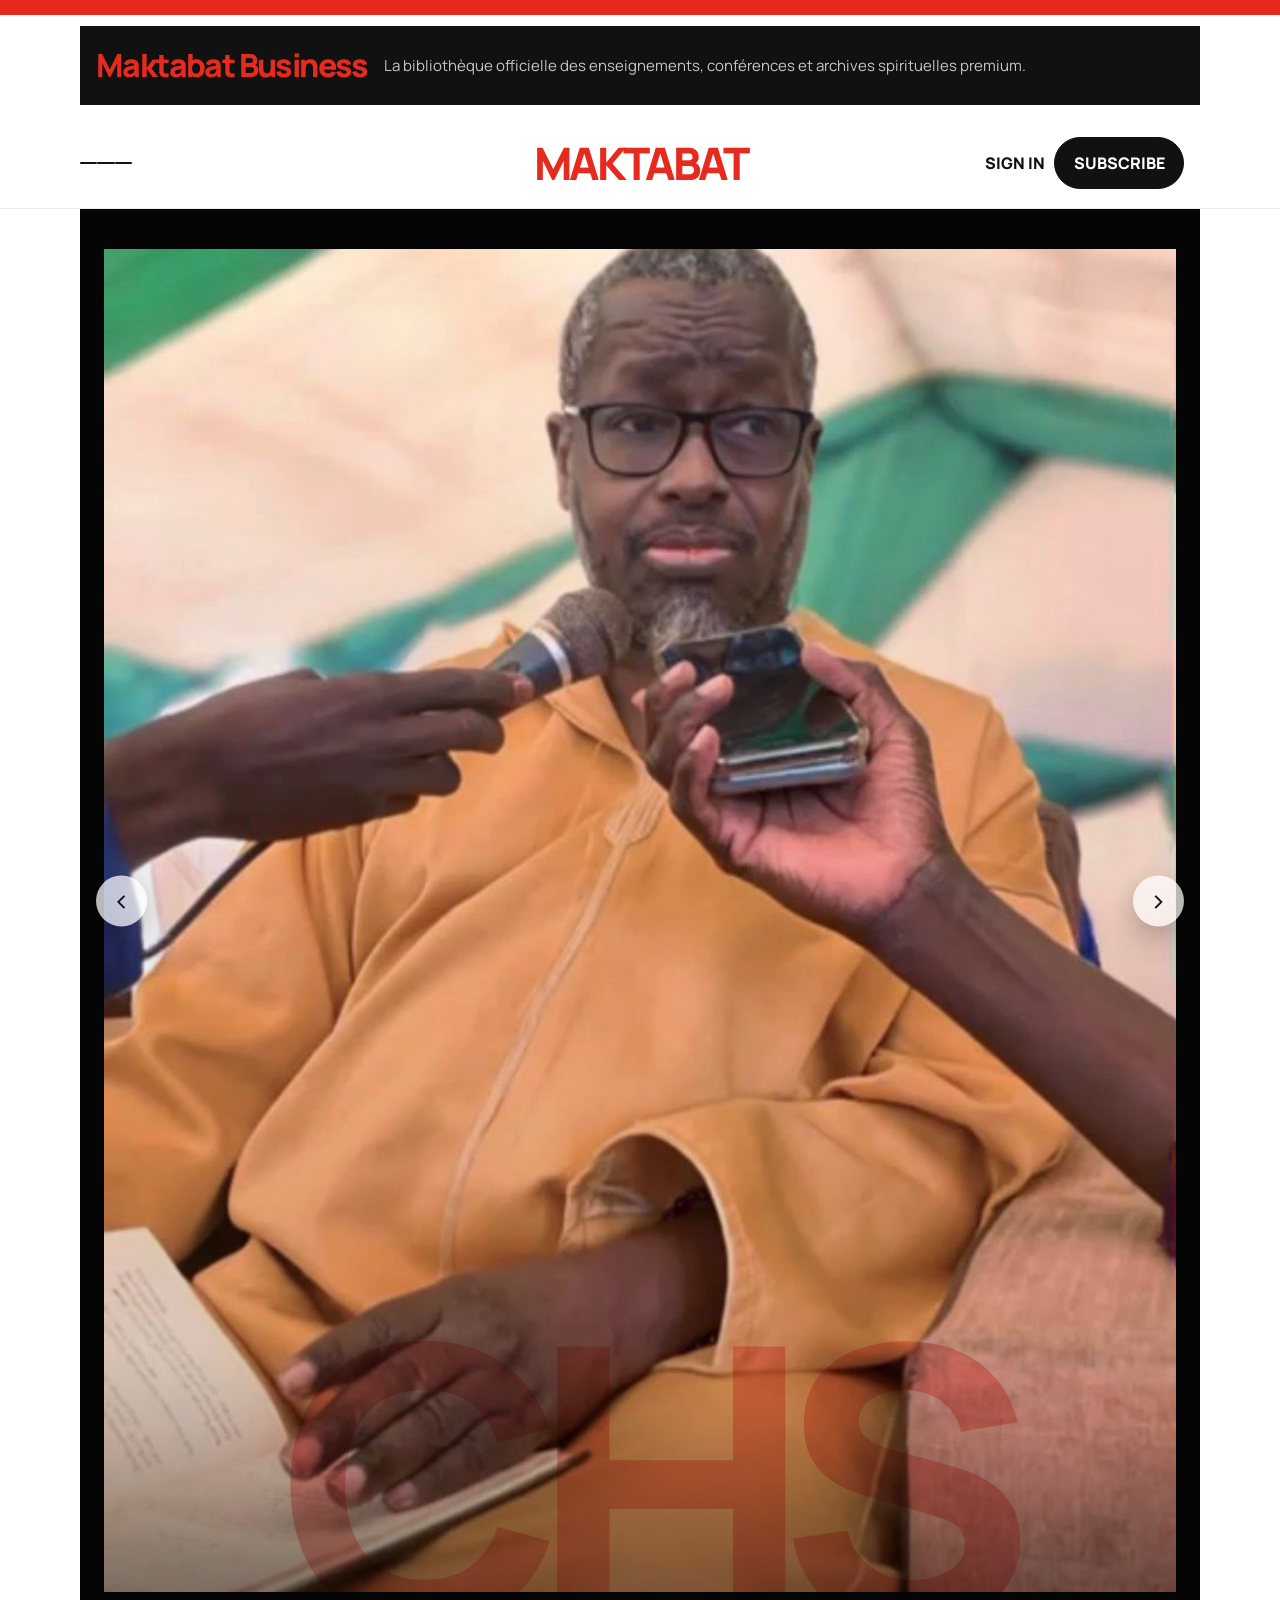
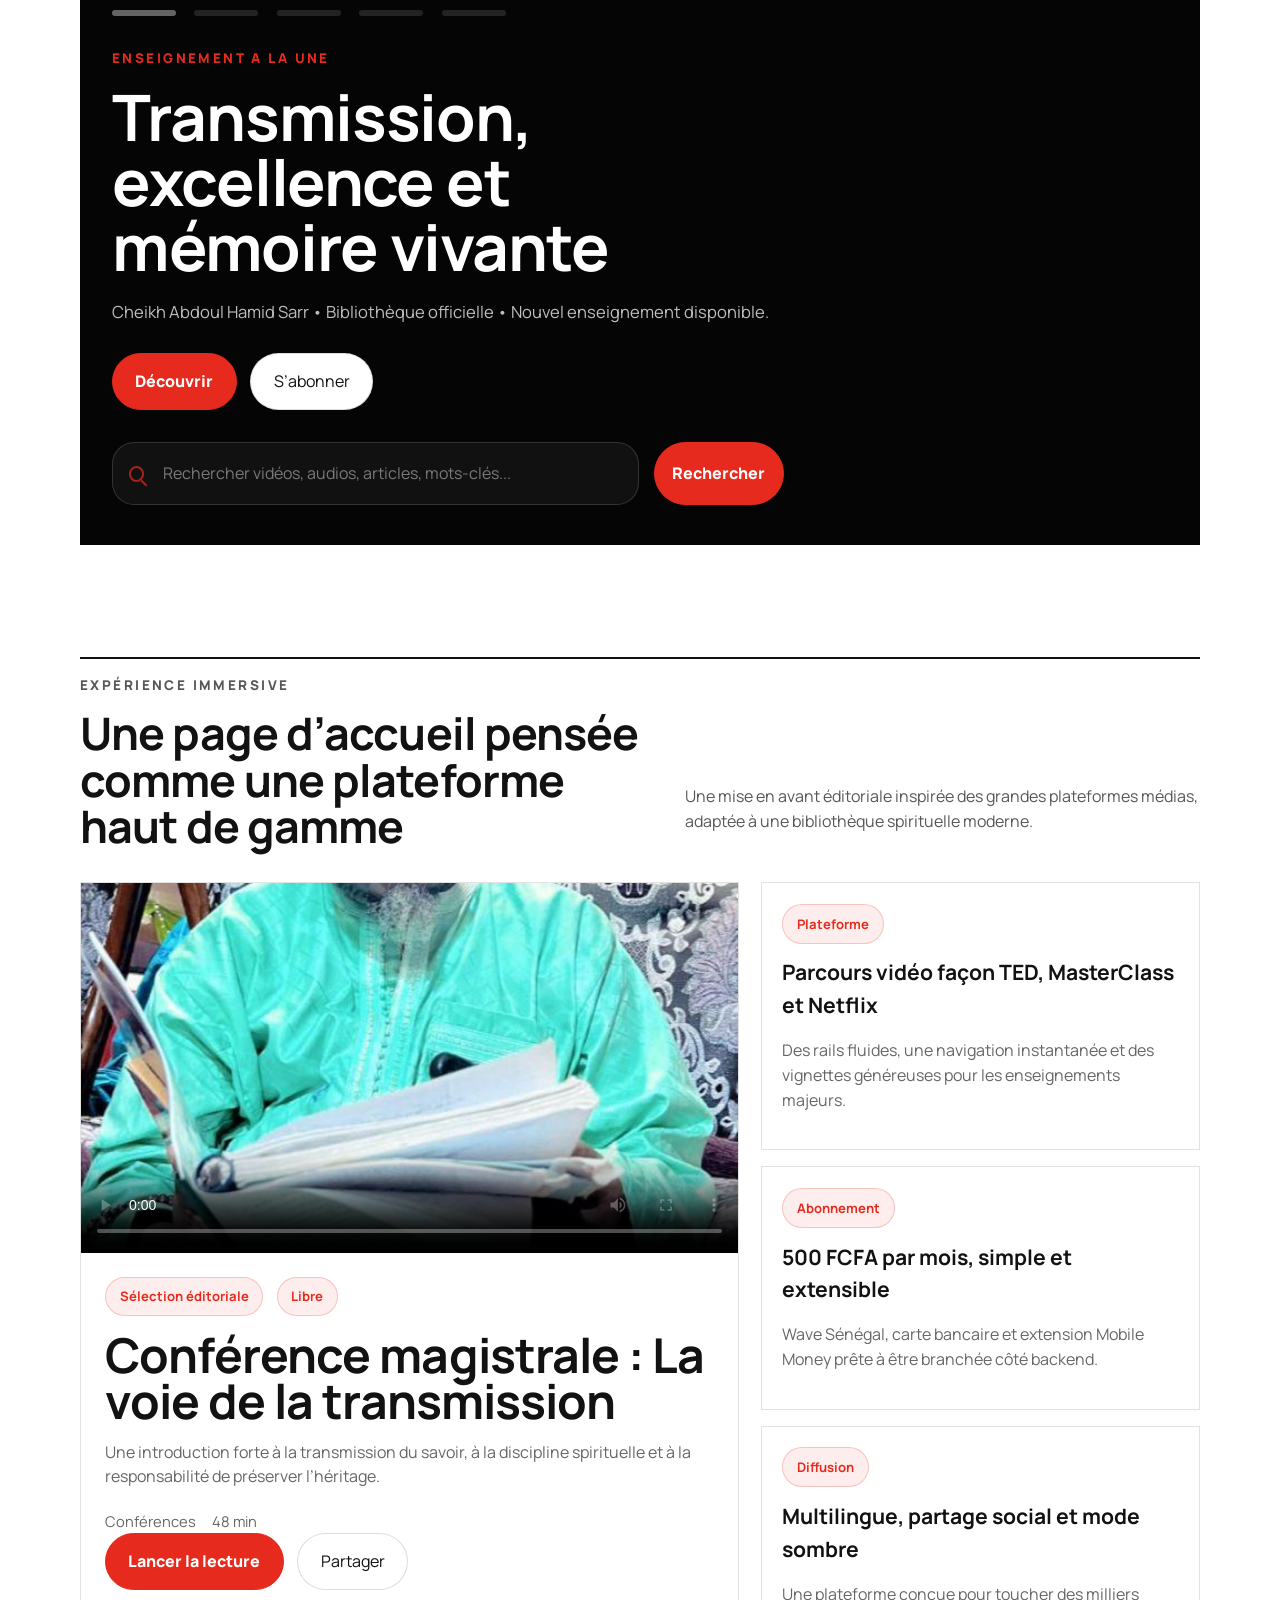
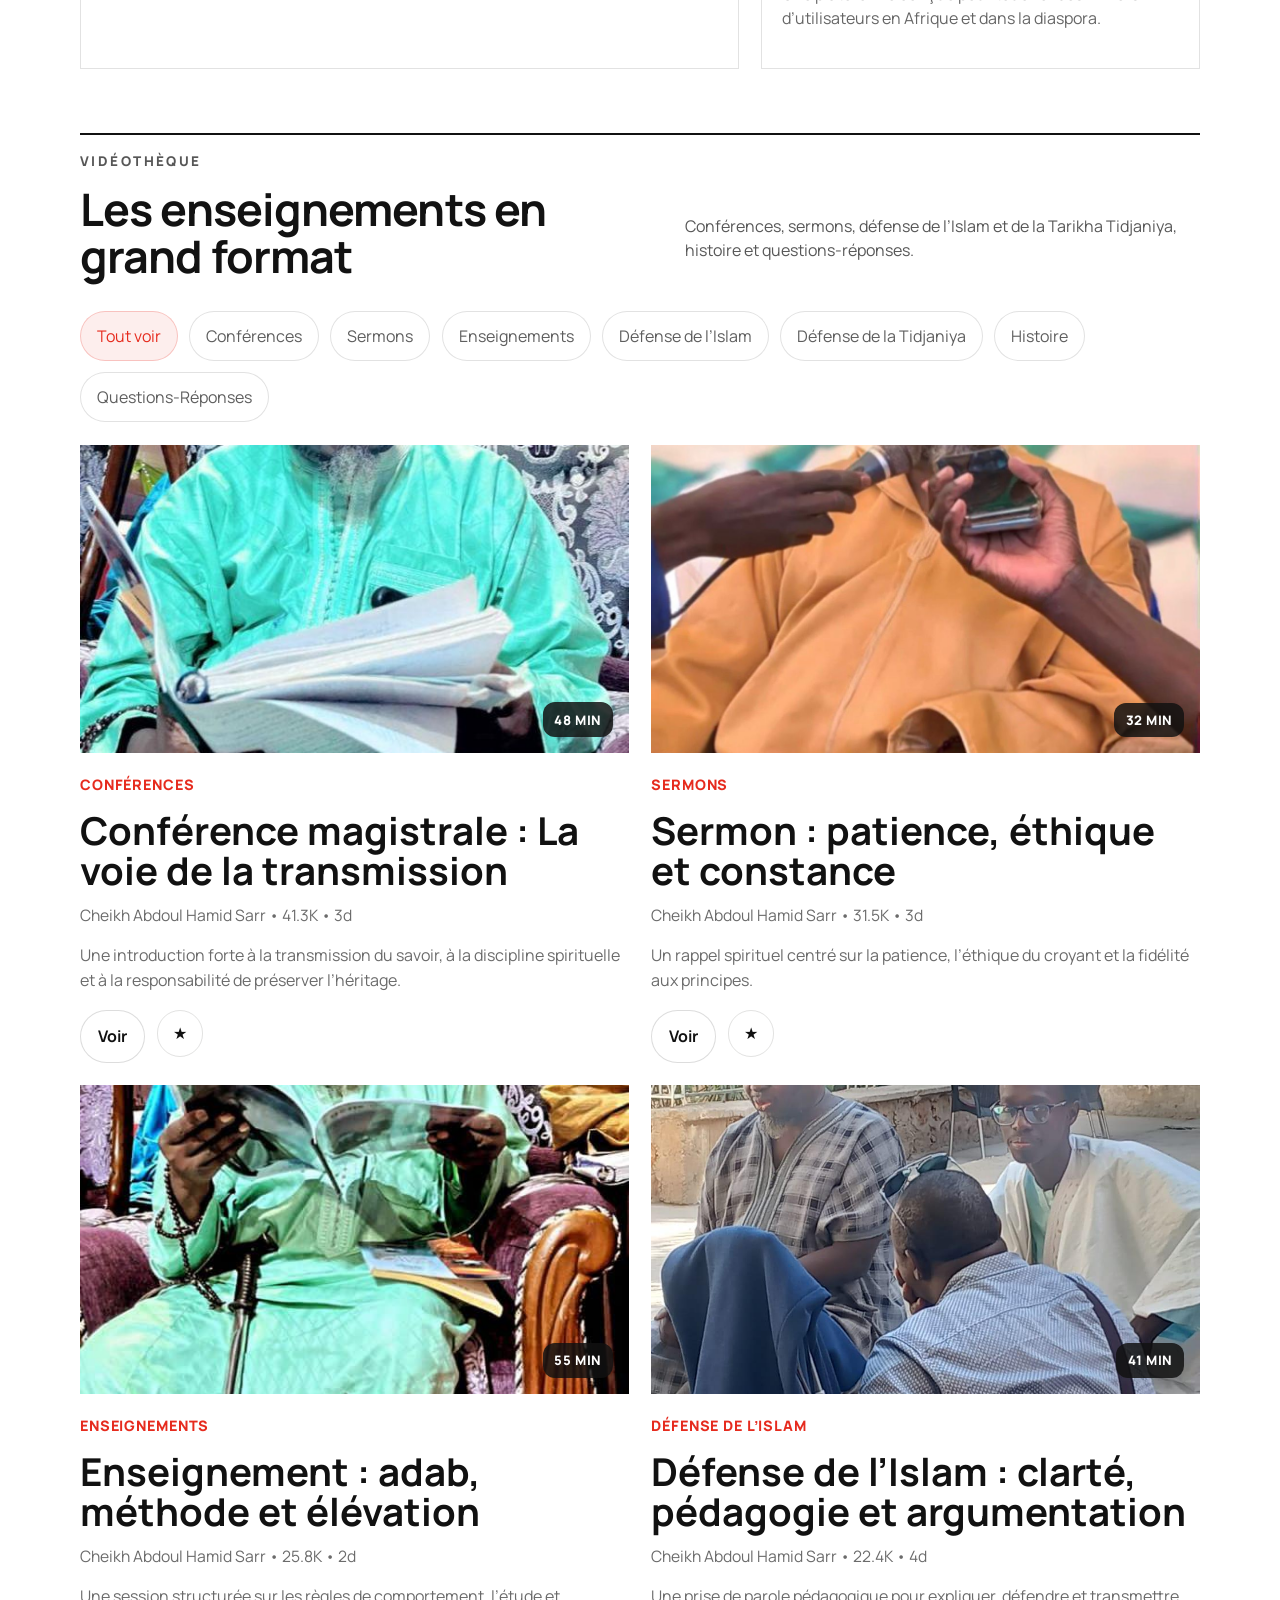
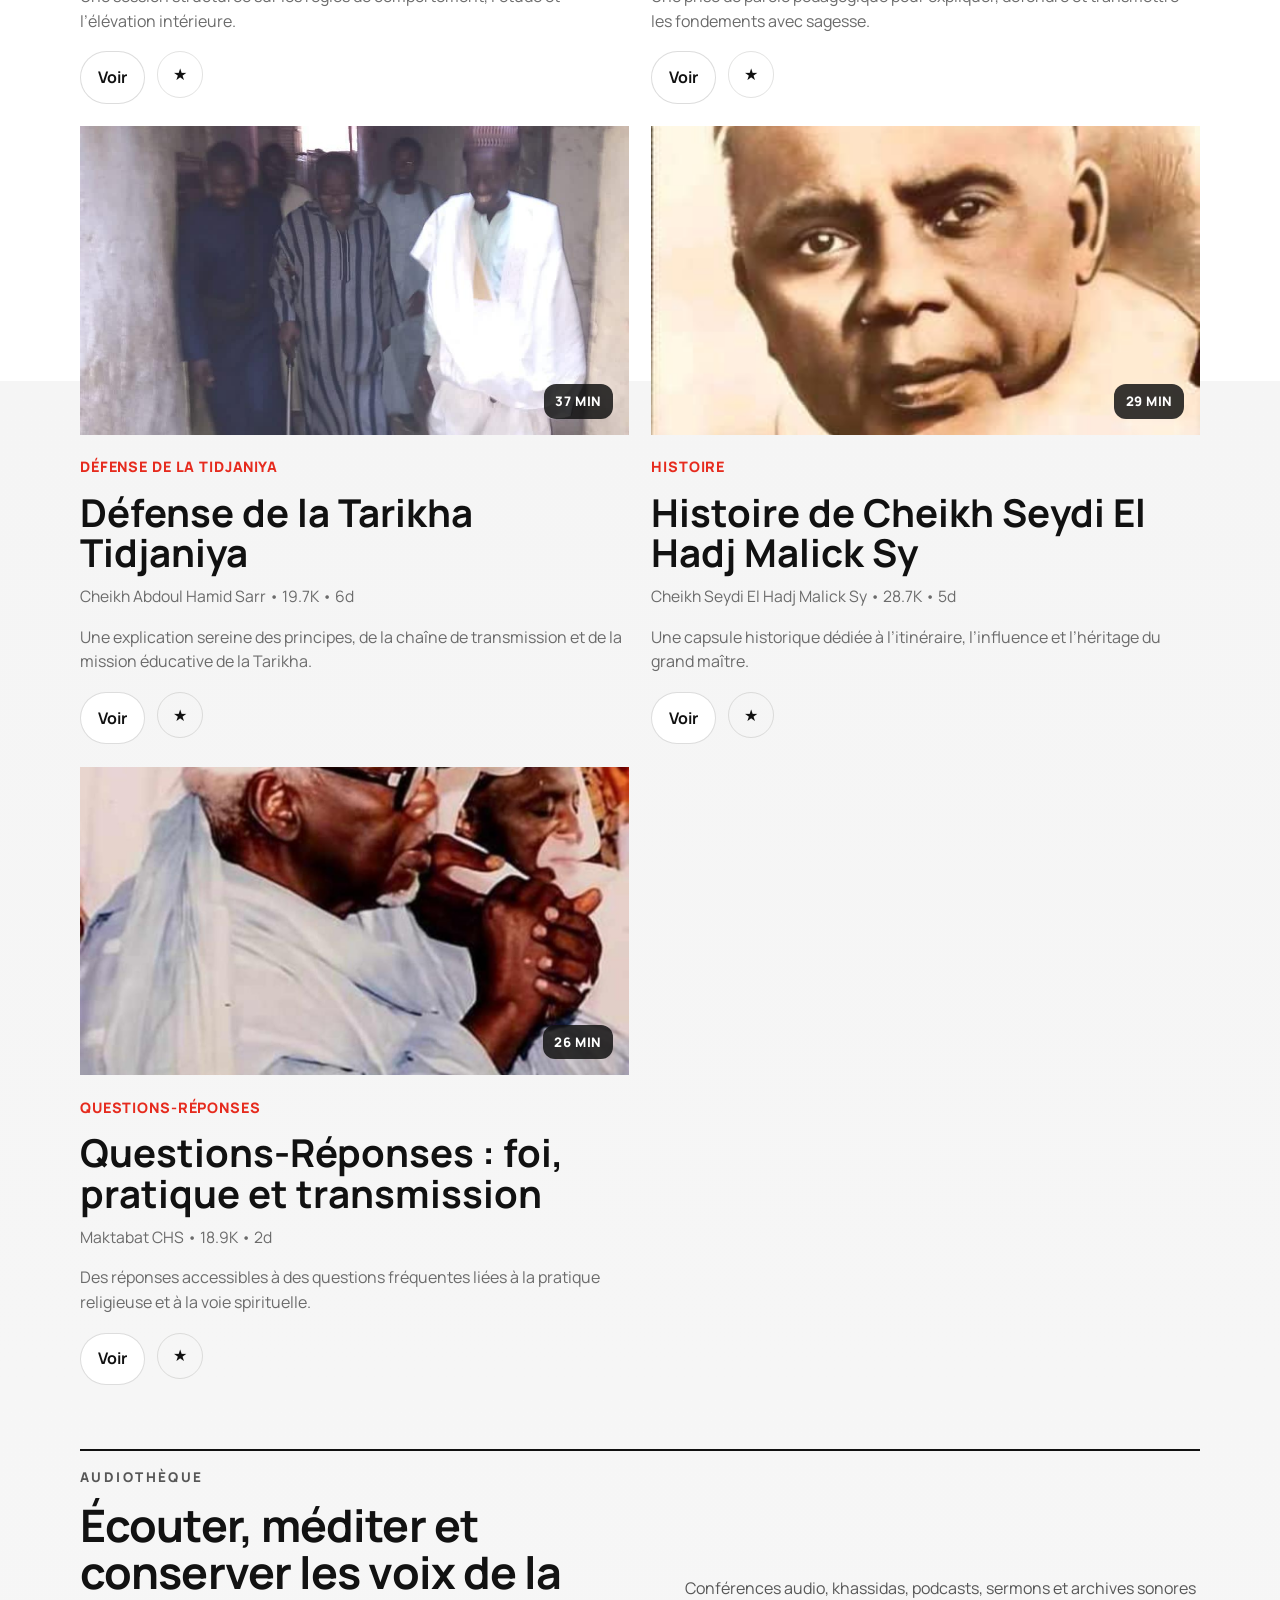
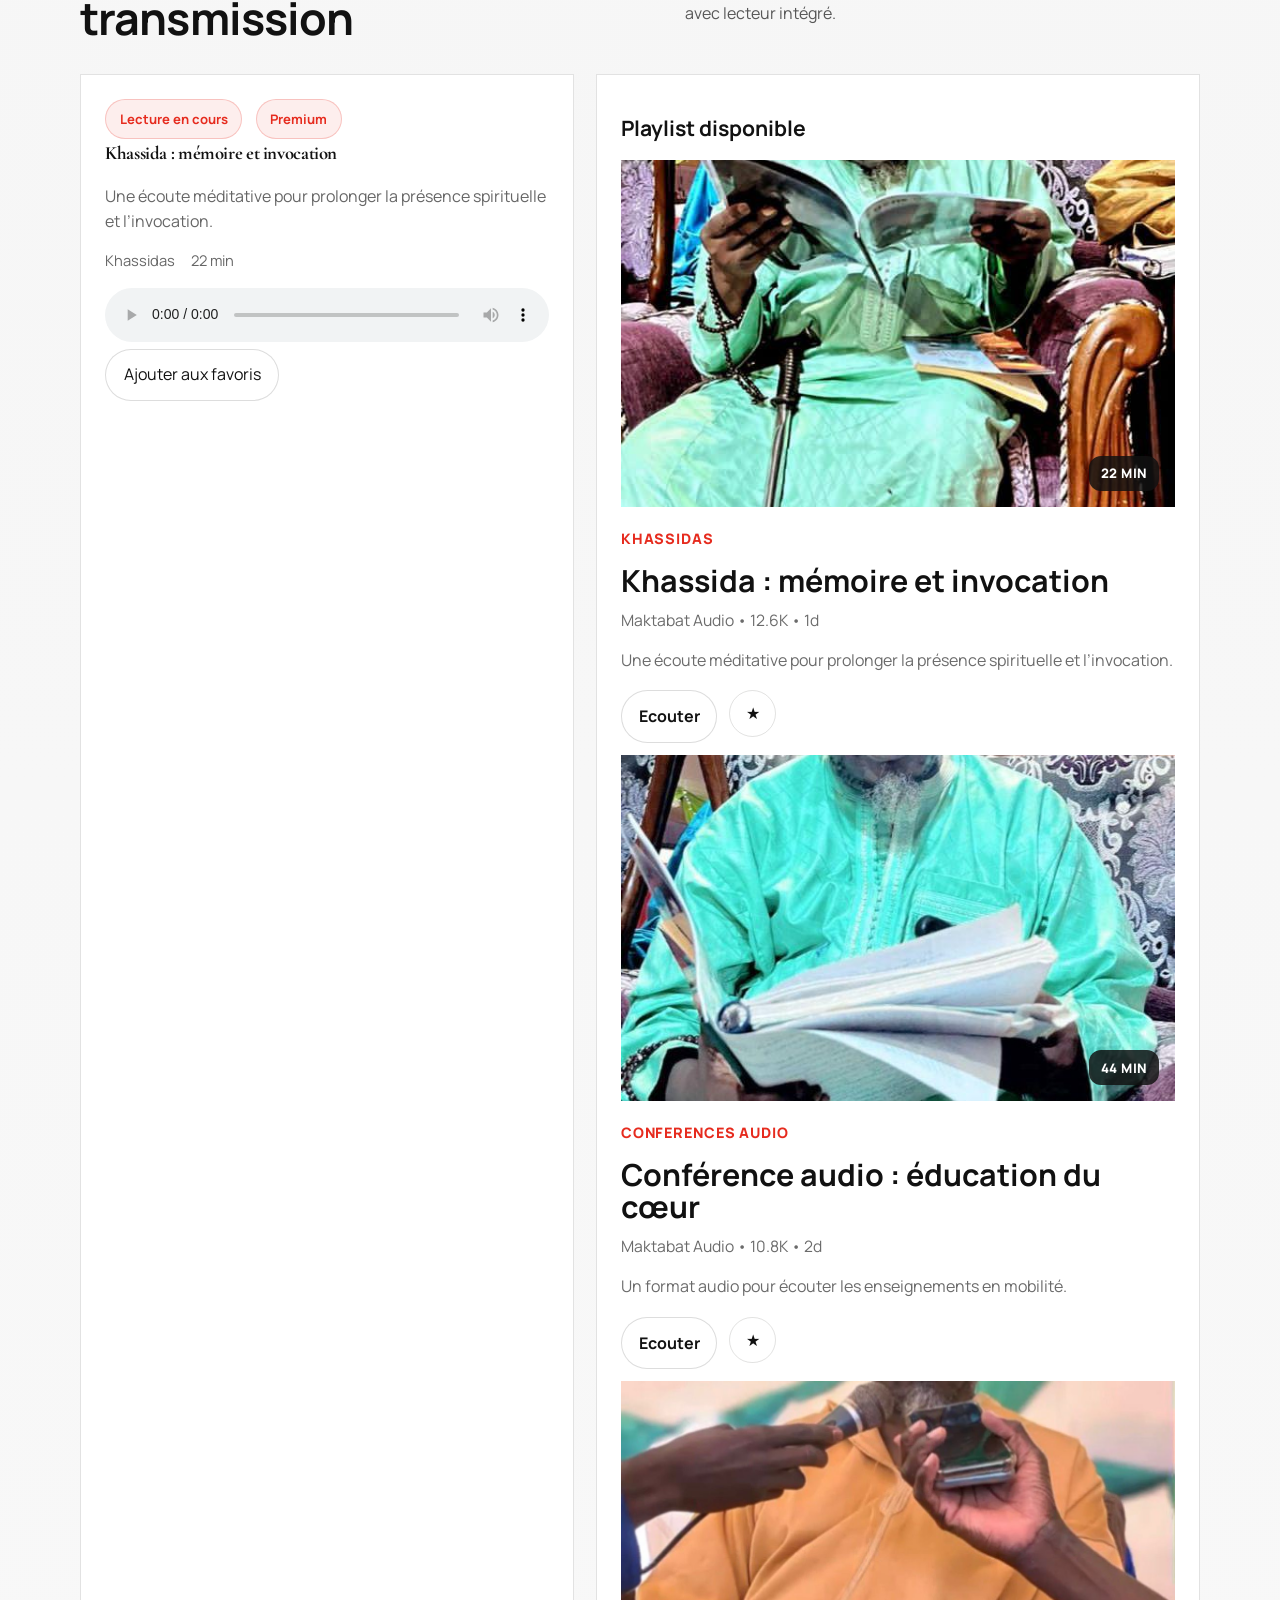
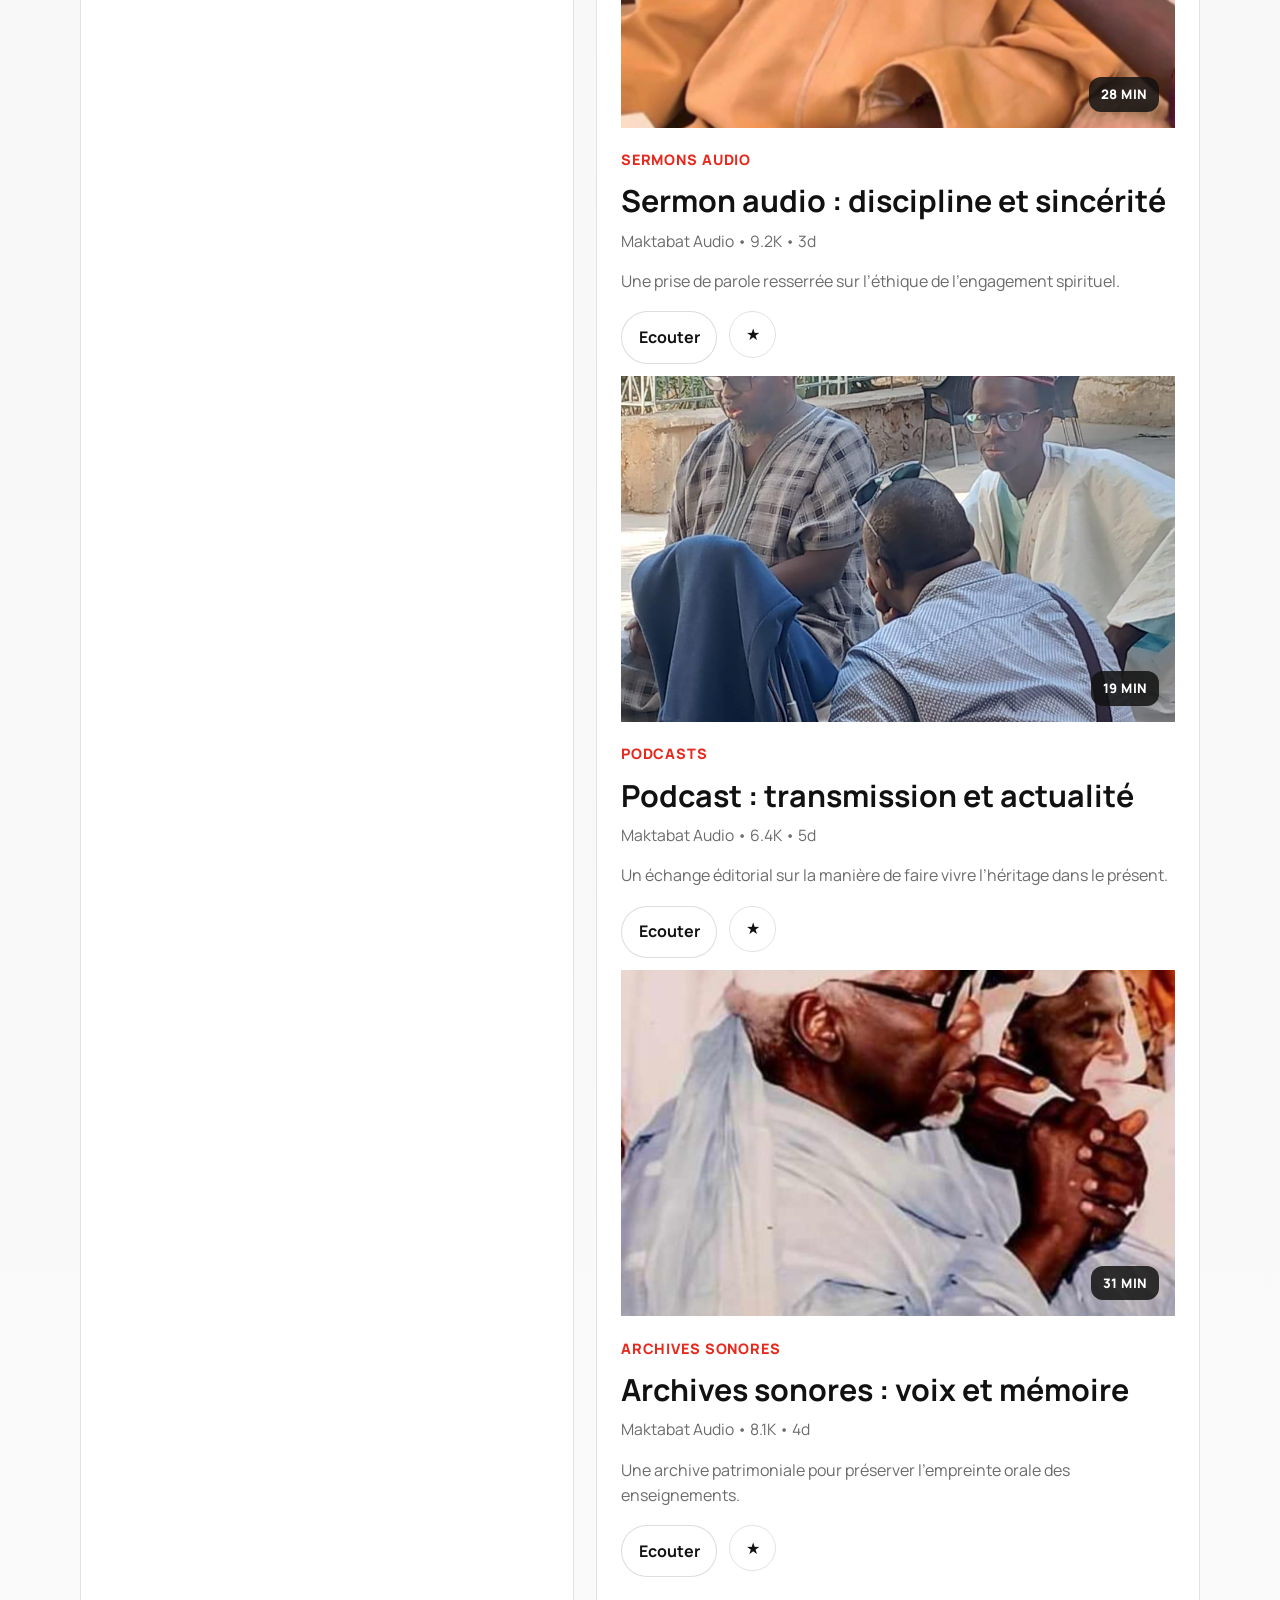
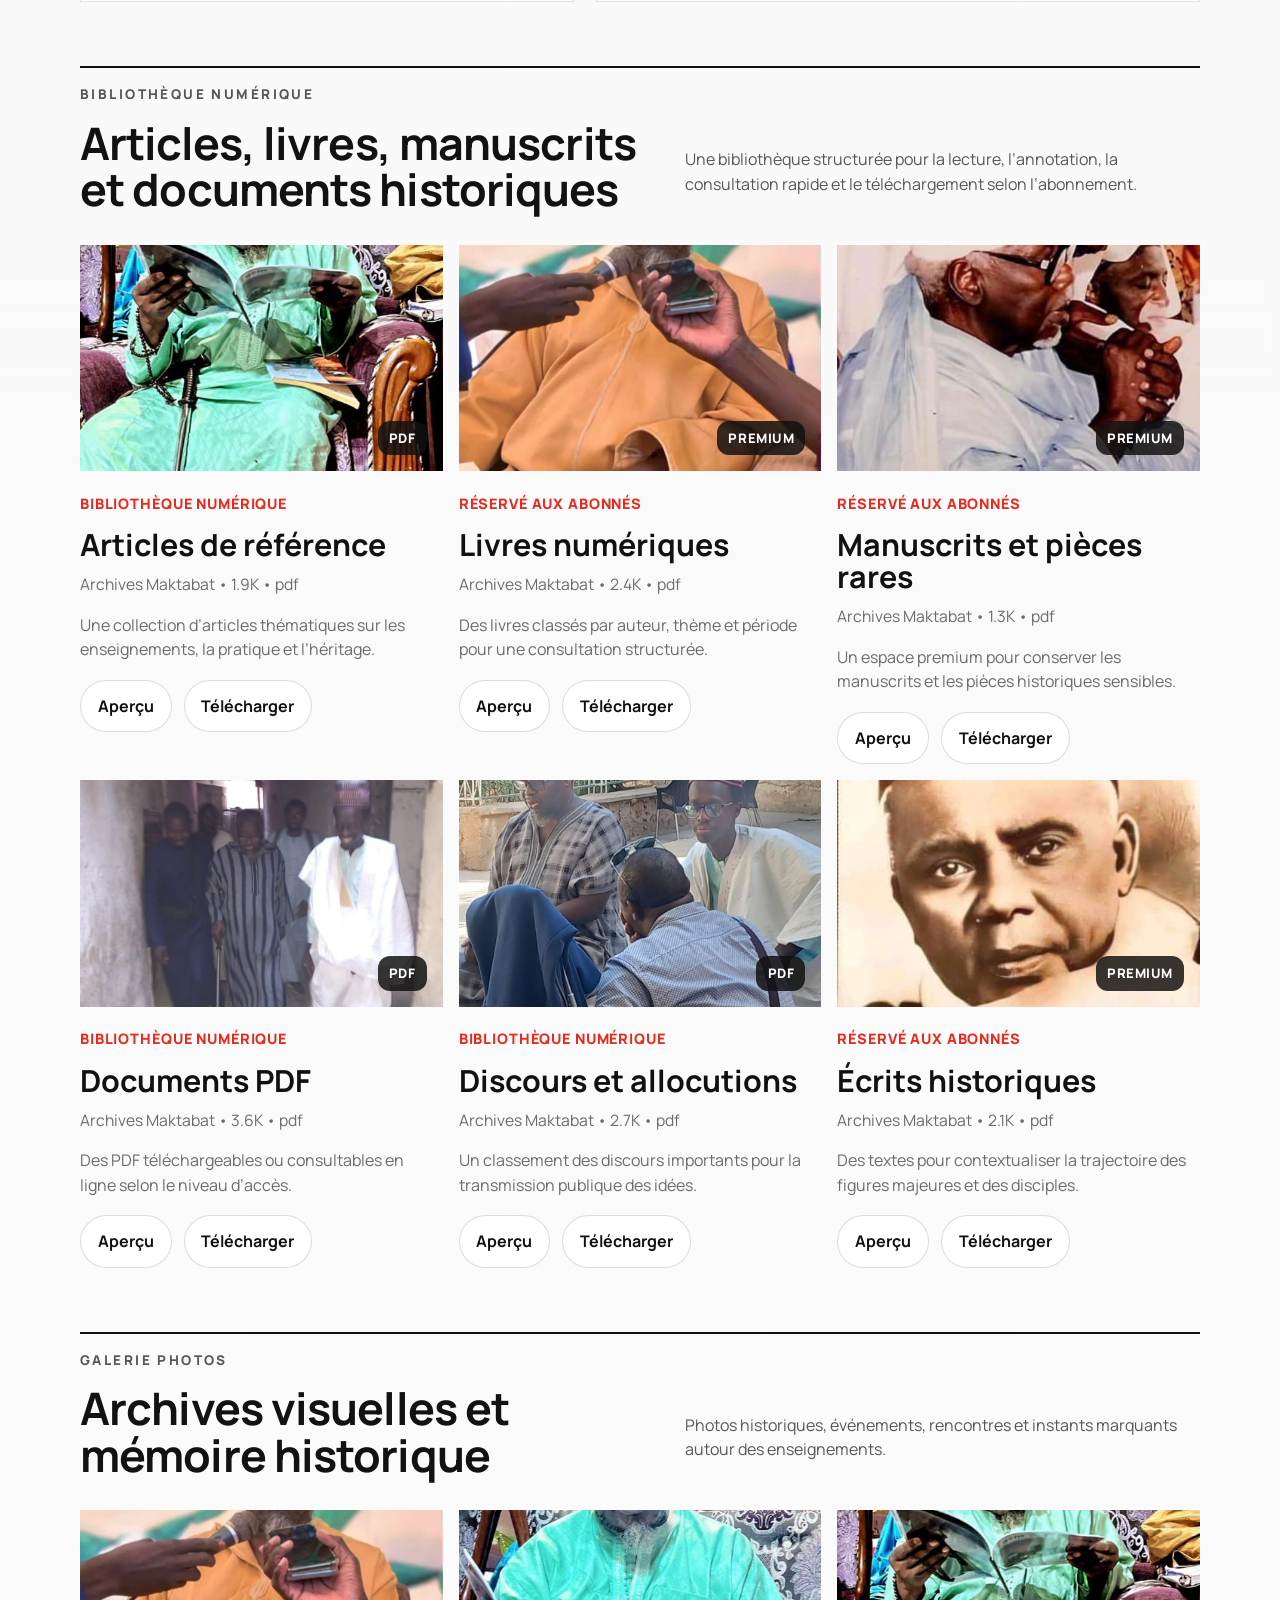
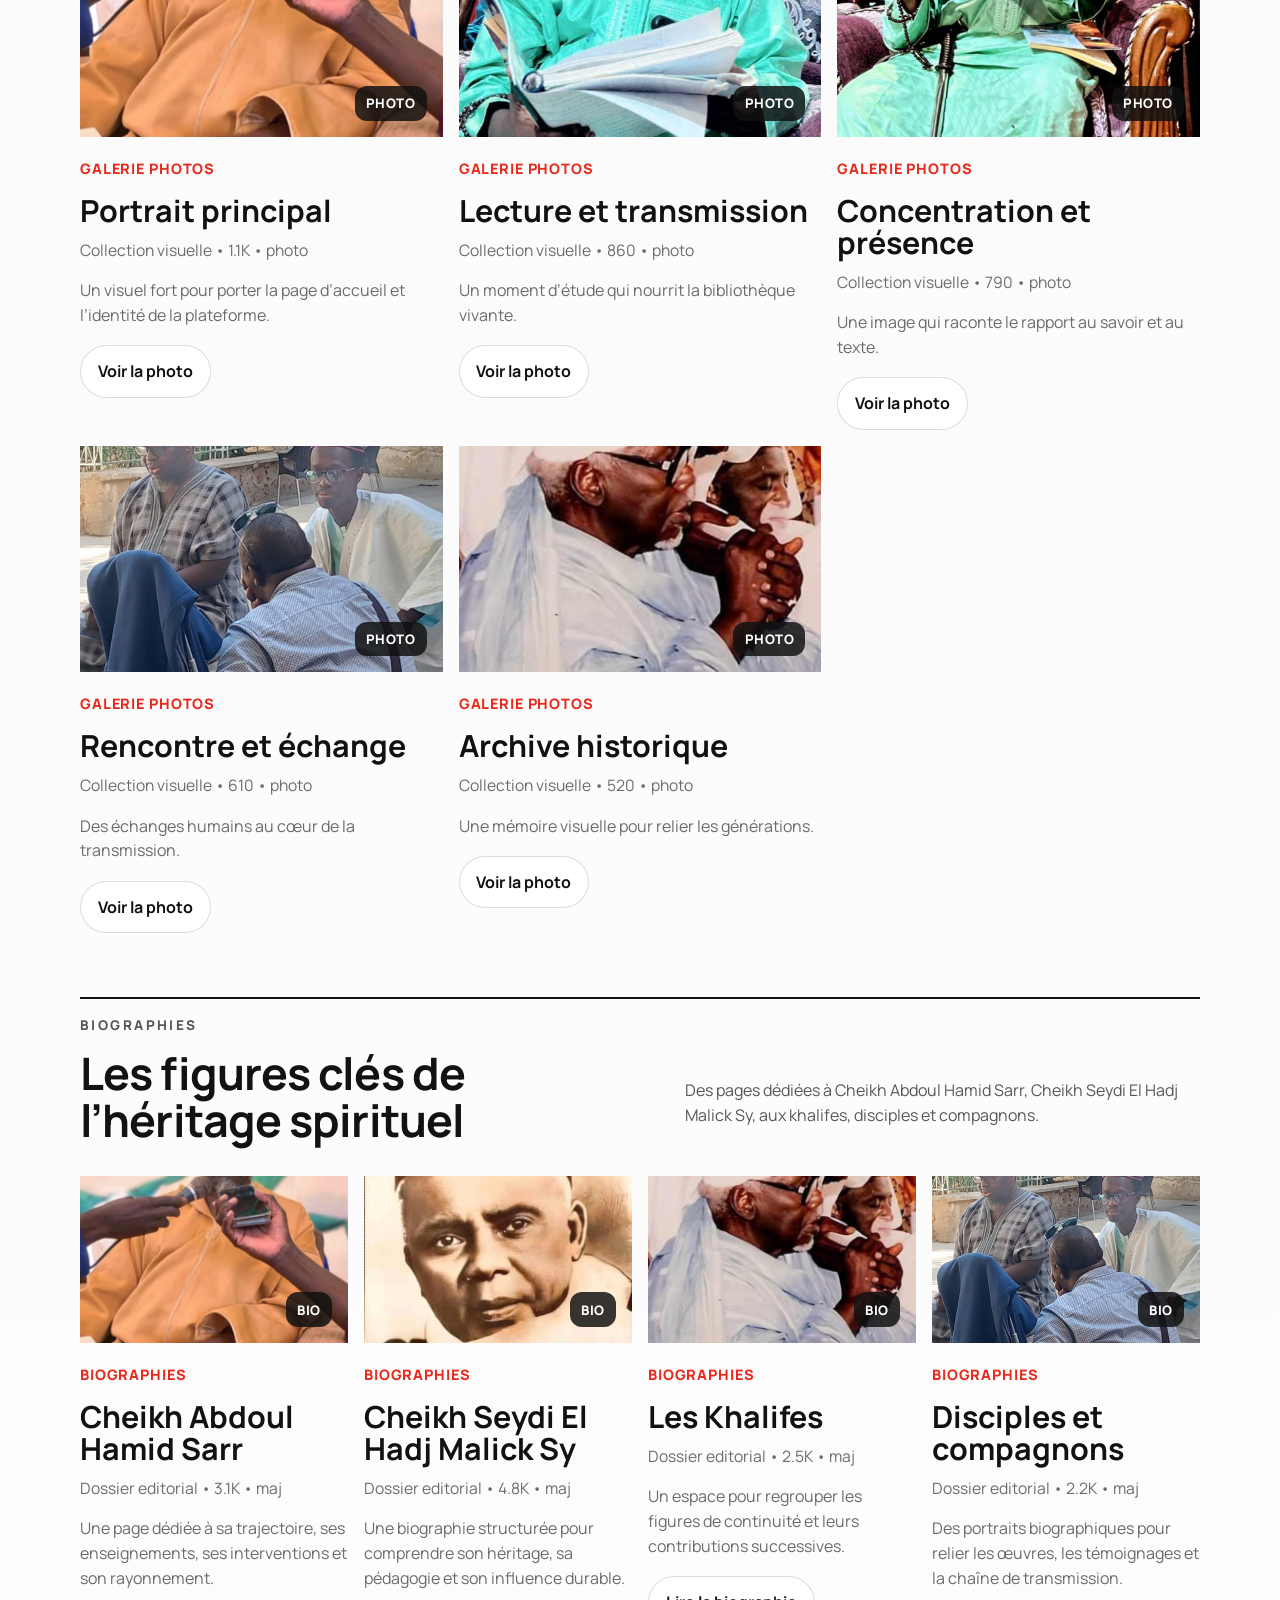
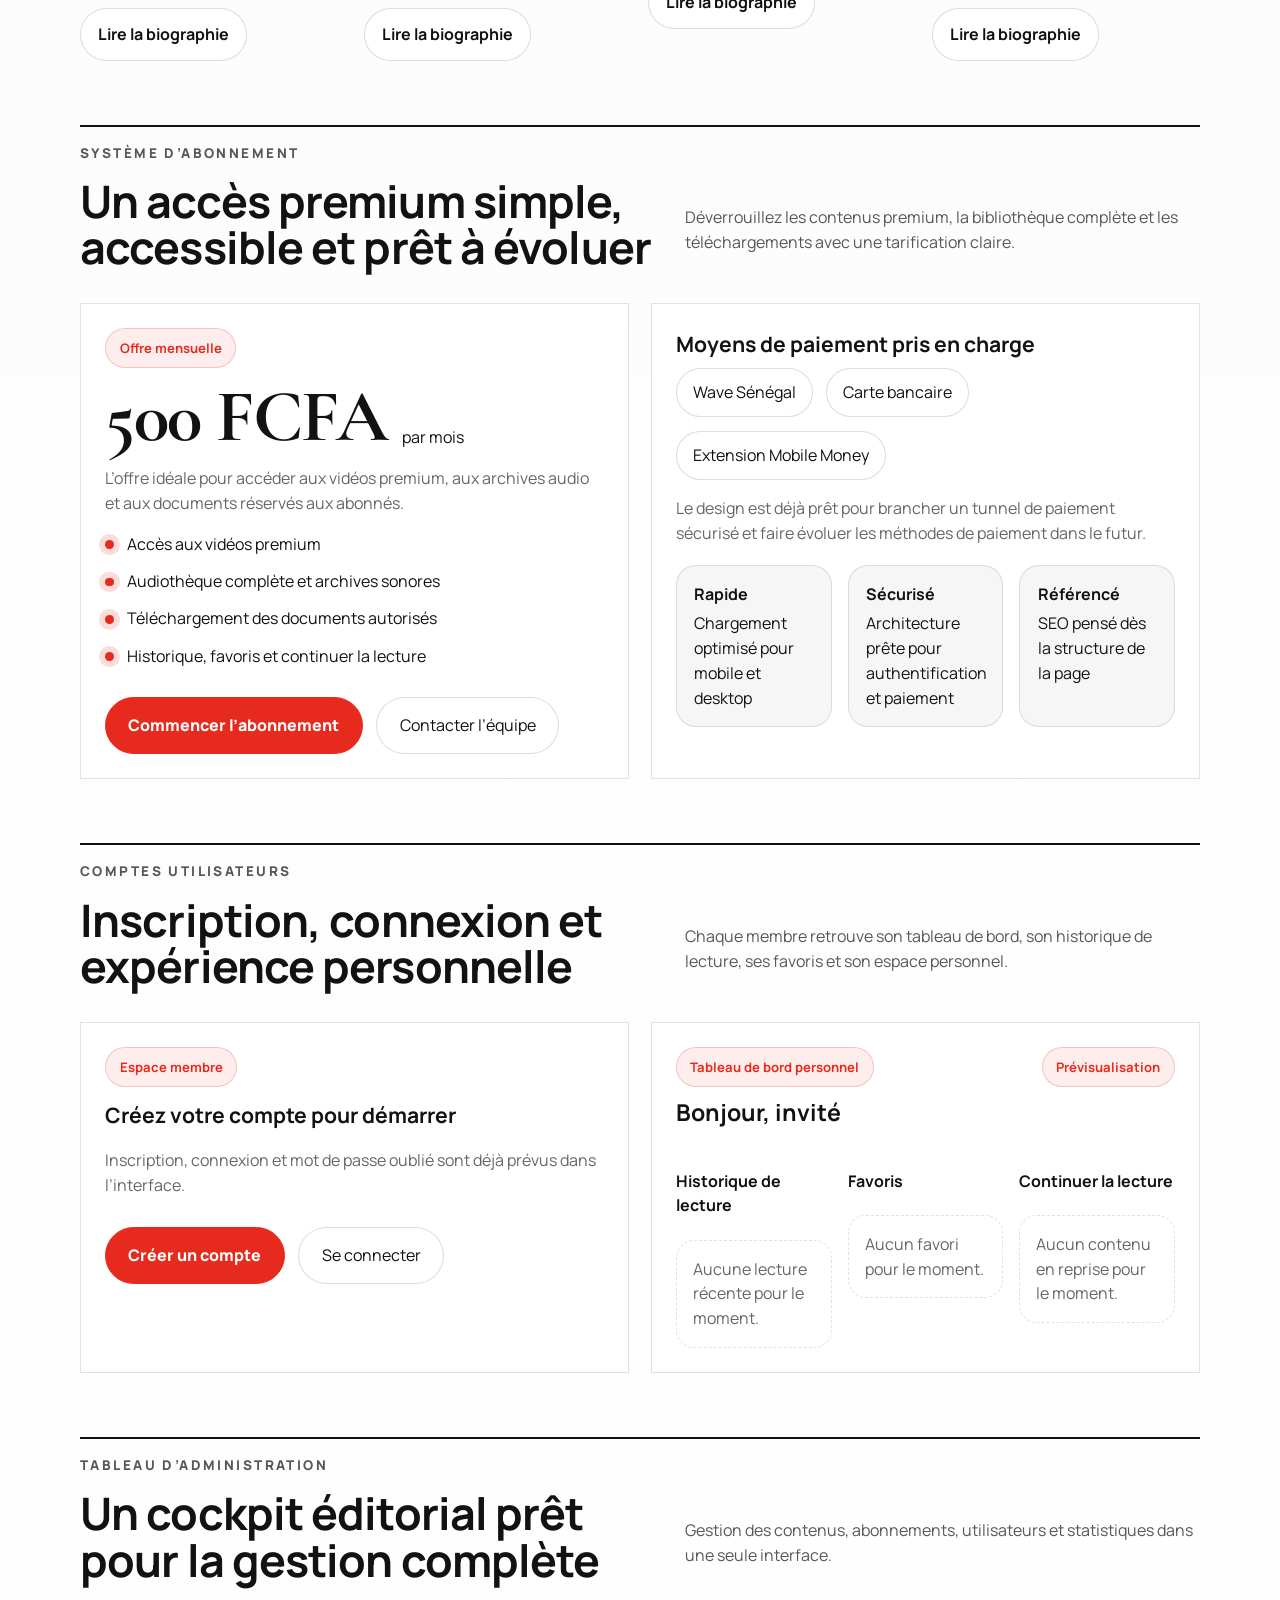
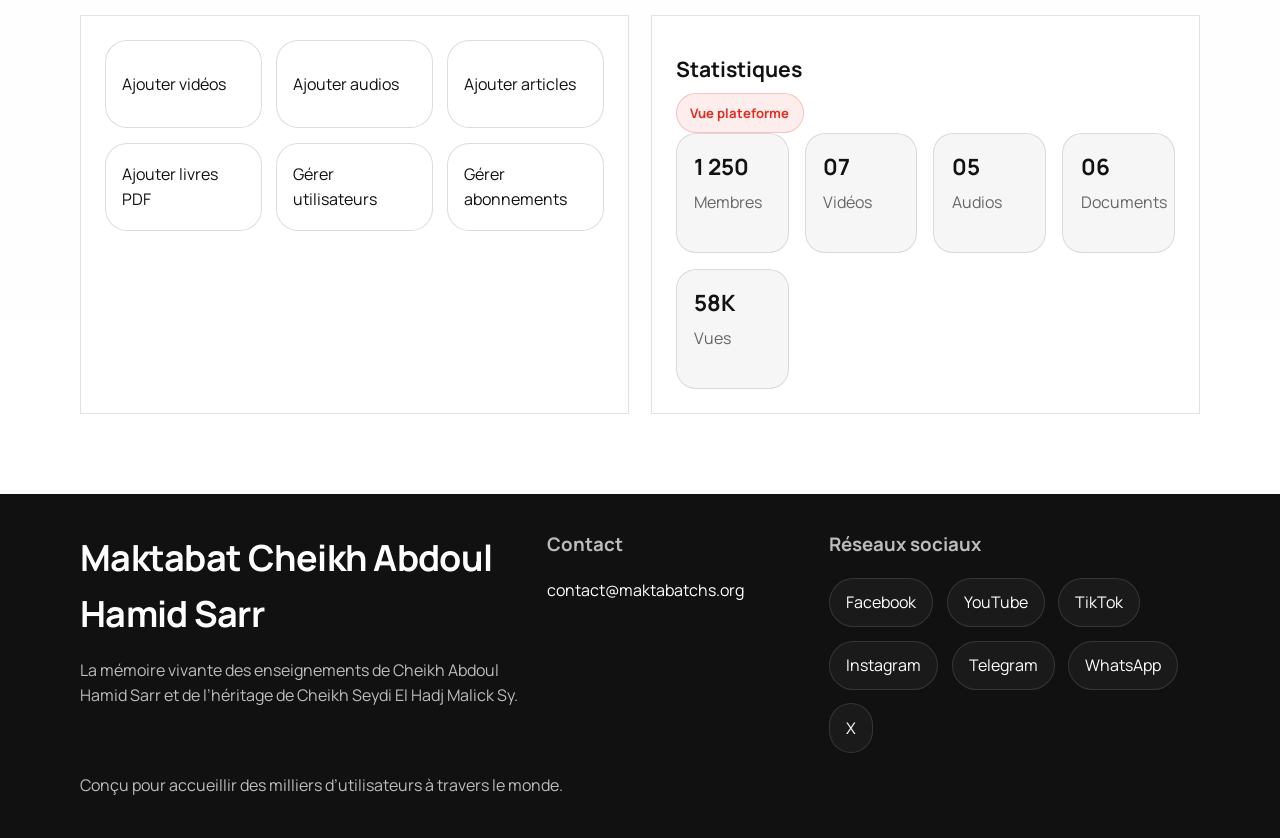
==== commit 24a4bb1f: "Align homepage with TED-inspired design" ====
--- a/index.html
+++ b/index.html
@@ -12,7 +12,7 @@
     name="keywords"
     content="Cheikh Abdoul Hamid Sarr, Tarikha Tidjaniya, Cheikh Seydi El Hadj Malick Sy, vidéothèque islamique, audiothèque islamique, bibliothèque numérique, khassidas, conférences, manuscrits"
   >
-  <meta name="theme-color" content="#071510">
+  <meta name="theme-color" content="#e62b1e">
   <meta property="og:title" content="Maktabat Cheikh Abdoul Hamid Sarr">
   <meta
     property="og:description"
@@ -43,12 +43,16 @@
     }
   </script>
 </head>
-<body data-theme="dark">
+<body data-theme="light">
   <div class="site-shell">
     <header class="site-header">
+      <div class="top-ribbon"></div>
       <div class="top-banner container">
-        <p data-i18n="topBanner">Bibliothèque numérique officielle • Vidéos, audios, manuscrits et archives premium</p>
-        <button class="ghost-pill" id="notifyToggle" type="button" data-i18n="notify">Activer les notifications</button>
+        <div class="top-banner__panel">
+          <strong class="top-banner__brand">Maktabat Business</strong>
+          <p data-i18n="topBanner">La bibliothèque officielle des enseignements, conférences et archives spirituelles premium.</p>
+        </div>
+        <button class="ghost-pill" id="notifyToggle" type="button" data-i18n="notify">Explorer</button>
       </div>
 
       <div class="header-inner container">
@@ -59,10 +63,9 @@
         </button>
 
         <a class="brand" href="#home" aria-label="Maktabat Cheikh Abdoul Hamid Sarr">
-          <span class="brand-mark">M</span>
           <span class="brand-copy">
-            <strong>Maktabat CHS</strong>
-            <small data-i18n="brandSubtitle">Bibliothèque officielle</small>
+            <strong>MAKTABAT</strong>
+            <small data-i18n="brandSubtitle">Cheikh Abdoul Hamid Sarr</small>
           </span>
         </a>
 
@@ -90,23 +93,41 @@
           <button class="icon-toggle" id="themeToggle" type="button" aria-label="Changer le thème">
             <span class="icon-toggle__circle"></span>
           </button>
-          <button class="secondary-button compact" id="openAuthHeader" type="button" data-i18n="headerSignIn">Connexion</button>
-          <a class="primary-button compact" href="#subscription" data-i18n="headerSubscribe">S'abonner</a>
+          <button class="secondary-button compact" id="openAuthHeader" type="button" data-i18n="headerSignIn">SIGN IN</button>
+          <a class="primary-button compact" href="#subscription" data-i18n="headerSubscribe">SUBSCRIBE</a>
         </div>
       </div>
     </header>
 
     <main>
       <section class="hero container" id="home">
+        <div class="hero-stage" data-reveal>
+          <div class="hero-stage__frame">
+            <img src="assets/images/hero-cheikh.jpeg" alt="Cheikh Abdoul Hamid Sarr" loading="eager">
+            <div class="hero-stage__wash"></div>
+            <div class="hero-stage__controls" aria-hidden="true">
+              <span class="hero-stage__control">‹</span>
+              <span class="hero-stage__control">›</span>
+            </div>
+          </div>
+          <div class="hero-stage__indicators" aria-hidden="true">
+            <span class="is-active"></span>
+            <span></span>
+            <span></span>
+            <span></span>
+            <span></span>
+          </div>
+        </div>
+
         <div class="hero-copy" data-reveal>
-          <p class="eyebrow" data-i18n="heroEyebrow">La bibliothèque numérique officielle des œuvres de Cheikh Abdoul Hamid Sarr</p>
-          <h1 data-i18n="heroTitle">Maktabat Cheikh Abdoul Hamid Sarr</h1>
+          <p class="eyebrow" data-i18n="heroEyebrow">ENSEIGNEMENT A LA UNE</p>
+          <h1 data-i18n="heroTitle">Transmission, excellence et mémoire vivante</h1>
           <p class="hero-subtitle" data-i18n="heroSubtitle">
-            Préserver, transmettre et faire rayonner l’héritage de la Tarikha Tidjaniya et de Cheikh Seydi El Hadj Malick Sy.
+            Cheikh Abdoul Hamid Sarr • Bibliothèque officielle • Nouvel enseignement disponible.
           </p>
 
           <div class="hero-actions">
-            <a class="primary-button" href="#featured" data-i18n="heroPrimary">Découvrir les enseignements</a>
+            <a class="primary-button" href="#video" data-i18n="heroPrimary">Découvrir</a>
             <button class="secondary-button" id="openAuthHero" type="button" data-i18n="heroSecondary">S’abonner</button>
           </div>
 
@@ -124,56 +145,6 @@
             </label>
             <button class="primary-button compact" type="submit" data-i18n="searchAction">Rechercher</button>
           </form>
-
-          <div class="hero-chips">
-            <span class="hero-chip" data-i18n="heroChipOne">4 langues disponibles</span>
-            <span class="hero-chip" data-i18n="heroChipTwo">500 FCFA / mois</span>
-            <span class="hero-chip" data-i18n="heroChipThree">Rapide, sécurisé et SEO-ready</span>
-          </div>
-
-          <div class="hero-stats">
-            <article>
-              <strong>1 250</strong>
-              <span data-i18n="statMembers">membres fondateurs</span>
-            </article>
-            <article>
-              <strong>07</strong>
-              <span data-i18n="statVideos">vidéos pilotes</span>
-            </article>
-            <article>
-              <strong>05</strong>
-              <span data-i18n="statAudios">audios disponibles</span>
-            </article>
-            <article>
-              <strong>06</strong>
-              <span data-i18n="statDocs">documents catalogués</span>
-            </article>
-          </div>
-        </div>
-
-        <div class="hero-stage" data-reveal>
-          <div class="hero-stage__frame">
-            <img src="assets/images/hero-cheikh.jpeg" alt="Cheikh Abdoul Hamid Sarr" loading="eager">
-            <div class="hero-stage__wash"></div>
-          </div>
-
-          <div class="hero-stage__caption">
-            <span class="eyebrow" data-i18n="heroSpotlightLabel">À la une cette semaine</span>
-            <h2 data-i18n="heroSpotlightTitle">Transmission, excellence et mémoire vivante</h2>
-            <p data-i18n="heroSpotlightText">
-              Une expérience éditoriale pensée pour préserver les archives, diffuser les enseignements et accompagner les nouvelles générations.
-            </p>
-          </div>
-
-          <div class="floating-card floating-card--top">
-            <strong data-i18n="heroQuickOneTitle">Conférences premium</strong>
-            <span data-i18n="heroQuickOneText">Grandes vignettes, accès rapide et favoris personnels</span>
-          </div>
-
-          <div class="floating-card floating-card--bottom">
-            <strong data-i18n="heroQuickTwoTitle">Recherche intelligente</strong>
-            <span data-i18n="heroQuickTwoText">Vidéos, audios, thèmes religieux et archives historiques</span>
-          </div>
         </div>
       </section>
 
--- a/styles.css
+++ b/styles.css
@@ -1,47 +1,47 @@
 :root {
-  color-scheme: dark;
-  --bg: #071510;
-  --bg-soft: #0d2219;
-  --surface: rgba(255, 255, 255, 0.06);
-  --surface-strong: rgba(255, 255, 255, 0.09);
-  --surface-border: rgba(255, 255, 255, 0.13);
-  --text: #f6f2e8;
-  --muted: #c9c4b8;
-  --accent: #0f8a5f;
-  --accent-soft: rgba(15, 138, 95, 0.18);
-  --gold: #d7b676;
-  --gold-soft: rgba(215, 182, 118, 0.22);
-  --paper: #f8f4ec;
-  --paper-text: #17130f;
-  --paper-muted: #70665e;
-  --ted-red: #d22739;
-  --danger: #d14b4b;
-  --shadow: 0 22px 60px rgba(0, 0, 0, 0.38);
+  color-scheme: light;
+  --bg: #ffffff;
+  --bg-soft: #f3f3f3;
+  --surface: rgba(17, 17, 17, 0.035);
+  --surface-strong: rgba(255, 255, 255, 0.94);
+  --surface-border: rgba(17, 17, 17, 0.12);
+  --text: #121212;
+  --muted: #666666;
+  --accent: #e62b1e;
+  --accent-soft: rgba(230, 43, 30, 0.12);
+  --gold: #e62b1e;
+  --gold-soft: rgba(230, 43, 30, 0.16);
+  --paper: #ffffff;
+  --paper-text: #111111;
+  --paper-muted: #6a6a6a;
+  --ted-red: #e62b1e;
+  --danger: #b30018;
+  --shadow: 0 18px 48px rgba(0, 0, 0, 0.12);
   --radius: 28px;
   --radius-small: 18px;
-  --max-width: 1260px;
-  --header-height: 88px;
-}
-
-body[data-theme="light"] {
-  color-scheme: light;
-  --bg: #f8f6f0;
-  --bg-soft: #ece7dc;
-  --surface: rgba(5, 39, 28, 0.06);
-  --surface-strong: rgba(5, 39, 28, 0.1);
-  --surface-border: rgba(5, 39, 28, 0.13);
-  --text: #12231a;
-  --muted: #516154;
-  --accent: #0c7a53;
-  --accent-soft: rgba(12, 122, 83, 0.16);
-  --gold: #9a6b18;
-  --gold-soft: rgba(154, 107, 24, 0.18);
-  --paper: #ffffff;
-  --paper-text: #181512;
-  --paper-muted: #6b635d;
-  --ted-red: #c62031;
-  --danger: #b73939;
-  --shadow: 0 20px 48px rgba(13, 26, 20, 0.14);
+  --max-width: 1120px;
+  --header-height: 82px;
+}
+
+body[data-theme="dark"] {
+  color-scheme: dark;
+  --bg: #090909;
+  --bg-soft: #111111;
+  --surface: rgba(255, 255, 255, 0.05);
+  --surface-strong: rgba(255, 255, 255, 0.08);
+  --surface-border: rgba(255, 255, 255, 0.12);
+  --text: #f5f5f5;
+  --muted: #b1b1b1;
+  --accent: #ff3b2f;
+  --accent-soft: rgba(255, 59, 47, 0.18);
+  --gold: #ff3b2f;
+  --gold-soft: rgba(255, 59, 47, 0.18);
+  --paper: #121212;
+  --paper-text: #f5f5f5;
+  --paper-muted: #b7b7b7;
+  --ted-red: #ff3b2f;
+  --danger: #ff4a4a;
+  --shadow: 0 24px 60px rgba(0, 0, 0, 0.45);
 }
 
 *,
@@ -1614,3 +1614,651 @@
     padding: 1.15rem;
   }
 }
+
+/* TED-inspired homepage refresh */
+body {
+  background: #ffffff;
+  color: #121212;
+}
+
+body::before {
+  opacity: 0;
+  background: none;
+}
+
+.site-shell {
+  background:
+    linear-gradient(180deg, #ffffff 0%, #ffffff 34%, #f5f5f5 34%, #ffffff 100%);
+}
+
+.top-ribbon {
+  height: 0.95rem;
+  background: var(--ted-red);
+}
+
+.site-header {
+  background: rgba(255, 255, 255, 0.97);
+  border-bottom: 1px solid rgba(17, 17, 17, 0.08);
+  backdrop-filter: blur(12px);
+}
+
+.top-banner {
+  display: flex;
+  padding-block: 0.7rem 0.85rem;
+}
+
+.top-banner__panel {
+  display: flex;
+  align-items: center;
+  gap: 1rem;
+  width: 100%;
+  padding: 0.9rem 1rem;
+  background: #111111;
+  color: #ffffff;
+  min-height: 78px;
+}
+
+.top-banner__brand {
+  font-size: clamp(1.45rem, 3vw, 2rem);
+  font-weight: 800;
+  letter-spacing: -0.05em;
+  color: var(--ted-red);
+  white-space: nowrap;
+}
+
+.top-banner__panel p {
+  margin: 0;
+  color: rgba(255, 255, 255, 0.76);
+  font-size: 0.94rem;
+  line-height: 1.4;
+}
+
+.top-banner > .ghost-pill {
+  display: none;
+}
+
+.header-inner {
+  position: relative;
+  grid-template-columns: auto 1fr auto;
+  min-height: 90px;
+}
+
+.brand {
+  position: absolute;
+  left: 50%;
+  top: 50%;
+  transform: translate(-50%, -50%);
+  gap: 0;
+}
+
+.brand-copy {
+  text-align: center;
+}
+
+.brand-copy strong {
+  font-family: "Manrope", sans-serif;
+  font-size: clamp(1.8rem, 3.5vw, 2.9rem);
+  font-weight: 800;
+  line-height: 0.9;
+  letter-spacing: -0.08em;
+  color: var(--ted-red);
+}
+
+.brand-copy small,
+.brand-mark {
+  display: none;
+}
+
+.nav {
+  position: absolute;
+  top: calc(100% + 0.75rem);
+  left: 1rem;
+  right: 1rem;
+  display: none;
+  flex-direction: column;
+  align-items: stretch;
+  gap: 0;
+  padding: 0.4rem;
+  border-radius: 0;
+  background: #ffffff;
+  border: 1px solid rgba(17, 17, 17, 0.12);
+  box-shadow: 0 16px 40px rgba(0, 0, 0, 0.14);
+}
+
+body.menu-open .nav {
+  display: flex;
+}
+
+.nav a {
+  padding: 0.95rem 1rem;
+  color: #111111;
+  border-bottom: 1px solid rgba(17, 17, 17, 0.08);
+  font-weight: 700;
+}
+
+.nav a:last-child {
+  border-bottom: 0;
+}
+
+.nav a:hover,
+.nav a:focus-visible {
+  color: var(--ted-red);
+  background: rgba(230, 43, 30, 0.05);
+}
+
+.header-actions {
+  margin-left: auto;
+  gap: 0.55rem;
+}
+
+.header-actions .lang-picker,
+.header-actions .icon-toggle {
+  display: none;
+}
+
+.menu-toggle {
+  display: inline-flex;
+  align-items: center;
+  justify-content: center;
+  width: 3.25rem;
+  height: 3.25rem;
+  border: 0;
+  background: transparent;
+  box-shadow: none;
+}
+
+.menu-toggle span {
+  display: block;
+  width: 1.5rem;
+  height: 2px;
+  margin: 0.22rem 0;
+  background: #111111;
+}
+
+.header-actions .secondary-button.compact {
+  padding-inline: 0;
+  border: 0;
+  background: transparent;
+  color: #111111;
+  box-shadow: none;
+  font-weight: 800;
+}
+
+.header-actions .primary-button.compact {
+  padding-inline: 1.15rem;
+  background: #111111;
+  border-color: #111111;
+  color: #ffffff;
+  box-shadow: none;
+}
+
+.primary-button {
+  background: var(--ted-red);
+  border-color: var(--ted-red);
+  color: #ffffff;
+  box-shadow: none;
+}
+
+.secondary-button,
+.ghost-pill,
+.payment-pill,
+.social-chip,
+.admin-action,
+.auth-switcher__button,
+.outline-button,
+.editorial-card__action,
+.icon-button {
+  background: #ffffff;
+  border-color: rgba(17, 17, 17, 0.14);
+  color: #111111;
+  box-shadow: none;
+}
+
+.primary-button:hover,
+.secondary-button:hover,
+.ghost-pill:hover,
+.icon-toggle:hover,
+.payment-pill:hover,
+.social-chip:hover,
+.admin-action:hover,
+.auth-switcher__button:hover,
+.menu-toggle:hover,
+.outline-button:hover,
+.editorial-card__action:hover,
+.icon-button:hover {
+  transform: translateY(-1px);
+}
+
+.primary-button:hover {
+  border-color: #b81d13;
+  background: #b81d13;
+}
+
+.hero {
+  display: block;
+  padding-block: 0 3rem;
+}
+
+.hero-stage {
+  padding: 0;
+}
+
+.hero-stage__frame {
+  min-height: min(77vh, 780px);
+  border-radius: 0;
+  background: #050505;
+  box-shadow: none;
+}
+
+.hero-stage__frame::before {
+  content: "CHS";
+  position: absolute;
+  left: 50%;
+  bottom: -0.08em;
+  transform: translateX(-50%);
+  z-index: 2;
+  font-family: "Manrope", sans-serif;
+  font-size: clamp(10rem, 30vw, 28rem);
+  font-weight: 800;
+  line-height: 0.76;
+  letter-spacing: -0.09em;
+  color: rgba(230, 43, 30, 0.34);
+  mix-blend-mode: multiply;
+}
+
+.hero-stage__frame::after {
+  content: "";
+  position: absolute;
+  inset: 0;
+  z-index: 1;
+  background: linear-gradient(180deg, rgba(0, 0, 0, 0) 0%, rgba(0, 0, 0, 0.08) 62%, rgba(0, 0, 0, 0.18) 100%);
+}
+
+.hero-stage__frame img {
+  position: relative;
+  z-index: 1;
+  width: 100%;
+  height: 100%;
+  padding: 2.5rem 1.5rem 0;
+  object-fit: contain;
+  object-position: center bottom;
+  filter: saturate(0.98) contrast(1.02);
+}
+
+.hero-stage__wash {
+  display: none;
+}
+
+.hero-stage__controls {
+  position: absolute;
+  inset-inline: 1rem;
+  top: 50%;
+  z-index: 3;
+  display: flex;
+  align-items: center;
+  justify-content: space-between;
+  transform: translateY(-50%);
+}
+
+.hero-stage__control {
+  display: grid;
+  place-items: center;
+  width: 3.2rem;
+  height: 3.2rem;
+  border-radius: 50%;
+  background: rgba(255, 255, 255, 0.72);
+  color: #111111;
+  font-size: 1.8rem;
+  line-height: 1;
+  box-shadow: 0 10px 28px rgba(0, 0, 0, 0.22);
+}
+
+.hero-stage__indicators {
+  display: flex;
+  gap: 1.15rem;
+  padding: 1.15rem 2rem 0;
+  background: #050505;
+}
+
+.hero-stage__indicators span {
+  width: 4rem;
+  height: 0.38rem;
+  border-radius: 999px;
+  background: rgba(255, 255, 255, 0.12);
+}
+
+.hero-stage__indicators .is-active {
+  background: rgba(255, 255, 255, 0.38);
+}
+
+.hero-copy {
+  padding: 2rem 2rem 2.5rem;
+  background: #050505;
+  color: #ffffff;
+}
+
+.hero-copy h1,
+.section-heading h2,
+.featured-player__content h3,
+.editorial-card__title,
+.media-card__title,
+.site-footer h2 {
+  font-family: "Manrope", sans-serif;
+}
+
+.hero-copy h1 {
+  max-width: 14ch;
+  font-size: clamp(2.25rem, 5.2vw, 4rem);
+  line-height: 1.02;
+  color: #ffffff;
+}
+
+.eyebrow,
+.editorial-card__eyebrow {
+  color: var(--ted-red);
+}
+
+.hero-subtitle {
+  color: rgba(255, 255, 255, 0.74);
+  max-width: 42rem;
+  font-size: 1.04rem;
+}
+
+.hero-search {
+  max-width: 42rem;
+}
+
+.search-input {
+  background: #111111;
+  border-color: rgba(255, 255, 255, 0.14);
+  color: #ffffff;
+}
+
+.search-input__icon {
+  color: var(--ted-red);
+}
+
+.search-input input::placeholder {
+  color: rgba(255, 255, 255, 0.44);
+}
+
+.featured,
+.content-section {
+  padding-block: 4rem 0;
+}
+
+.section-heading {
+  margin-bottom: 2rem;
+  padding-top: 1rem;
+  border-top: 2px solid #111111;
+}
+
+.section-heading h2 {
+  font-size: clamp(2rem, 3.5vw, 3.1rem);
+  line-height: 1.04;
+}
+
+.section-heading p {
+  color: #575757;
+}
+
+.panel,
+.playlist,
+.pricing-card,
+.payment-card,
+.account-card,
+.dashboard-shell,
+.admin-actions,
+.admin-stats,
+.feature-note,
+.playlist-item,
+.dashboard-item,
+.search-result,
+.document-card,
+.bio-card {
+  border-radius: 0;
+  border-color: rgba(17, 17, 17, 0.12);
+  background: #ffffff;
+  box-shadow: none;
+}
+
+.featured-player__media,
+.media-card__media,
+.media-card,
+.featured-player video {
+  background: #050505;
+}
+
+.featured-player video {
+  object-fit: cover;
+}
+
+.editorial-card {
+  border-radius: 0;
+  background: transparent;
+  box-shadow: none;
+}
+
+.editorial-card__media {
+  background: #050505;
+}
+
+.editorial-card__media img,
+.gallery-grid .editorial-card__media img,
+.documents-grid .editorial-card__media img,
+.bios-grid .editorial-card__media img {
+  border-radius: 0;
+}
+
+.editorial-card__body {
+  padding: 1.2rem 0 0;
+}
+
+.editorial-card__title {
+  font-size: clamp(1.95rem, 3vw, 2.6rem);
+  line-height: 1.05;
+}
+
+.editorial-card__meta,
+.editorial-card__summary,
+.document-card p,
+.bio-card p,
+.search-result p,
+.dashboard-item p {
+  color: #6b6b6b;
+}
+
+.pill,
+.chip.is-active,
+.status-badge,
+.icon-button.is-active,
+.playlist-item.is-active {
+  border-color: rgba(230, 43, 30, 0.22);
+  background: rgba(230, 43, 30, 0.08);
+  color: var(--ted-red);
+}
+
+.chip {
+  background: #ffffff;
+  border-color: rgba(17, 17, 17, 0.12);
+  color: #5e5e5e;
+}
+
+.media-card {
+  min-height: 430px;
+  border-radius: 0;
+}
+
+.media-card__gradient {
+  background:
+    linear-gradient(180deg, rgba(0, 0, 0, 0.04), rgba(0, 0, 0, 0.14) 34%, rgba(0, 0, 0, 0.92) 100%),
+    linear-gradient(90deg, rgba(0, 0, 0, 0.18), transparent 45%);
+}
+
+.media-card__title {
+  font-size: 1.55rem;
+}
+
+.site-footer {
+  margin-top: 5rem;
+  background: #111111;
+  color: #ffffff;
+}
+
+.site-footer p,
+.site-footer h3,
+.footer-bottom {
+  color: rgba(255, 255, 255, 0.72);
+}
+
+.site-footer .social-chip,
+.site-footer .payment-pill {
+  background: rgba(255, 255, 255, 0.04);
+  border-color: rgba(255, 255, 255, 0.12);
+  color: #ffffff;
+}
+
+@media (max-width: 760px) {
+  .top-ribbon {
+    height: 3.4rem;
+  }
+
+  .top-banner {
+    display: block;
+    padding-block: 0.6rem 0.8rem;
+  }
+
+  .top-banner__panel {
+    min-height: auto;
+    padding: 0.8rem 0.9rem;
+  }
+
+  .top-banner__brand {
+    display: block;
+    margin-bottom: 0.35rem;
+  }
+
+  .top-banner__panel p {
+    font-size: 0.76rem;
+  }
+
+  .header-inner {
+    grid-template-columns: 2.8rem 1fr auto;
+    min-height: 82px;
+  }
+
+  .brand {
+    position: static;
+    left: auto;
+    top: auto;
+    transform: none;
+    justify-self: center;
+  }
+
+  .brand-copy strong {
+    font-size: 1.72rem;
+  }
+
+  .header-actions {
+    justify-content: flex-end;
+  }
+
+  .header-actions .secondary-button.compact {
+    display: inline-flex;
+    font-size: 0.8rem;
+  }
+
+  .header-actions .primary-button.compact {
+    display: none;
+  }
+
+  .hero-stage__frame {
+    min-height: 530px;
+  }
+
+  .hero-stage__frame::before {
+    font-size: clamp(9rem, 45vw, 14rem);
+    bottom: -0.02em;
+  }
+
+  .hero-stage__frame img {
+    padding: 1.1rem 0.7rem 0;
+  }
+
+  .hero-stage__controls {
+    inset-inline: 0.6rem;
+  }
+
+  .hero-stage__control {
+    width: 2.9rem;
+    height: 2.9rem;
+    font-size: 1.55rem;
+  }
+
+  .hero-stage__indicators {
+    gap: 0.7rem;
+    padding: 1rem 1.2rem 0;
+  }
+
+  .hero-stage__indicators span {
+    flex: 1;
+    width: auto;
+  }
+
+  .hero-copy {
+    padding: 1.7rem 1.2rem 2rem;
+  }
+
+  .hero-copy h1 {
+    font-size: clamp(2rem, 8.2vw, 3rem);
+  }
+
+  .hero-actions,
+  .hero-search {
+    display: none;
+  }
+
+  .featured,
+  .content-section {
+    padding-block: 2.4rem 0;
+  }
+
+  .section-heading {
+    grid-template-columns: 1fr;
+    gap: 0.7rem;
+  }
+
+  .editorial-card__body {
+    padding-top: 1rem;
+  }
+
+  .editorial-card__title {
+    font-size: clamp(1.7rem, 7vw, 2.4rem);
+  }
+}
+
+@media (max-width: 520px) {
+  .container {
+    width: min(var(--max-width), calc(100% - 1rem));
+  }
+
+  .top-ribbon {
+    height: 3.15rem;
+  }
+
+  .brand-copy strong {
+    font-size: 1.64rem;
+  }
+
+  .header-actions .secondary-button.compact {
+    font-size: 0.98rem;
+  }
+
+  .hero-stage__frame {
+    min-height: 465px;
+  }
+
+  .hero-stage__frame::before {
+    font-size: 11rem;
+  }
+}
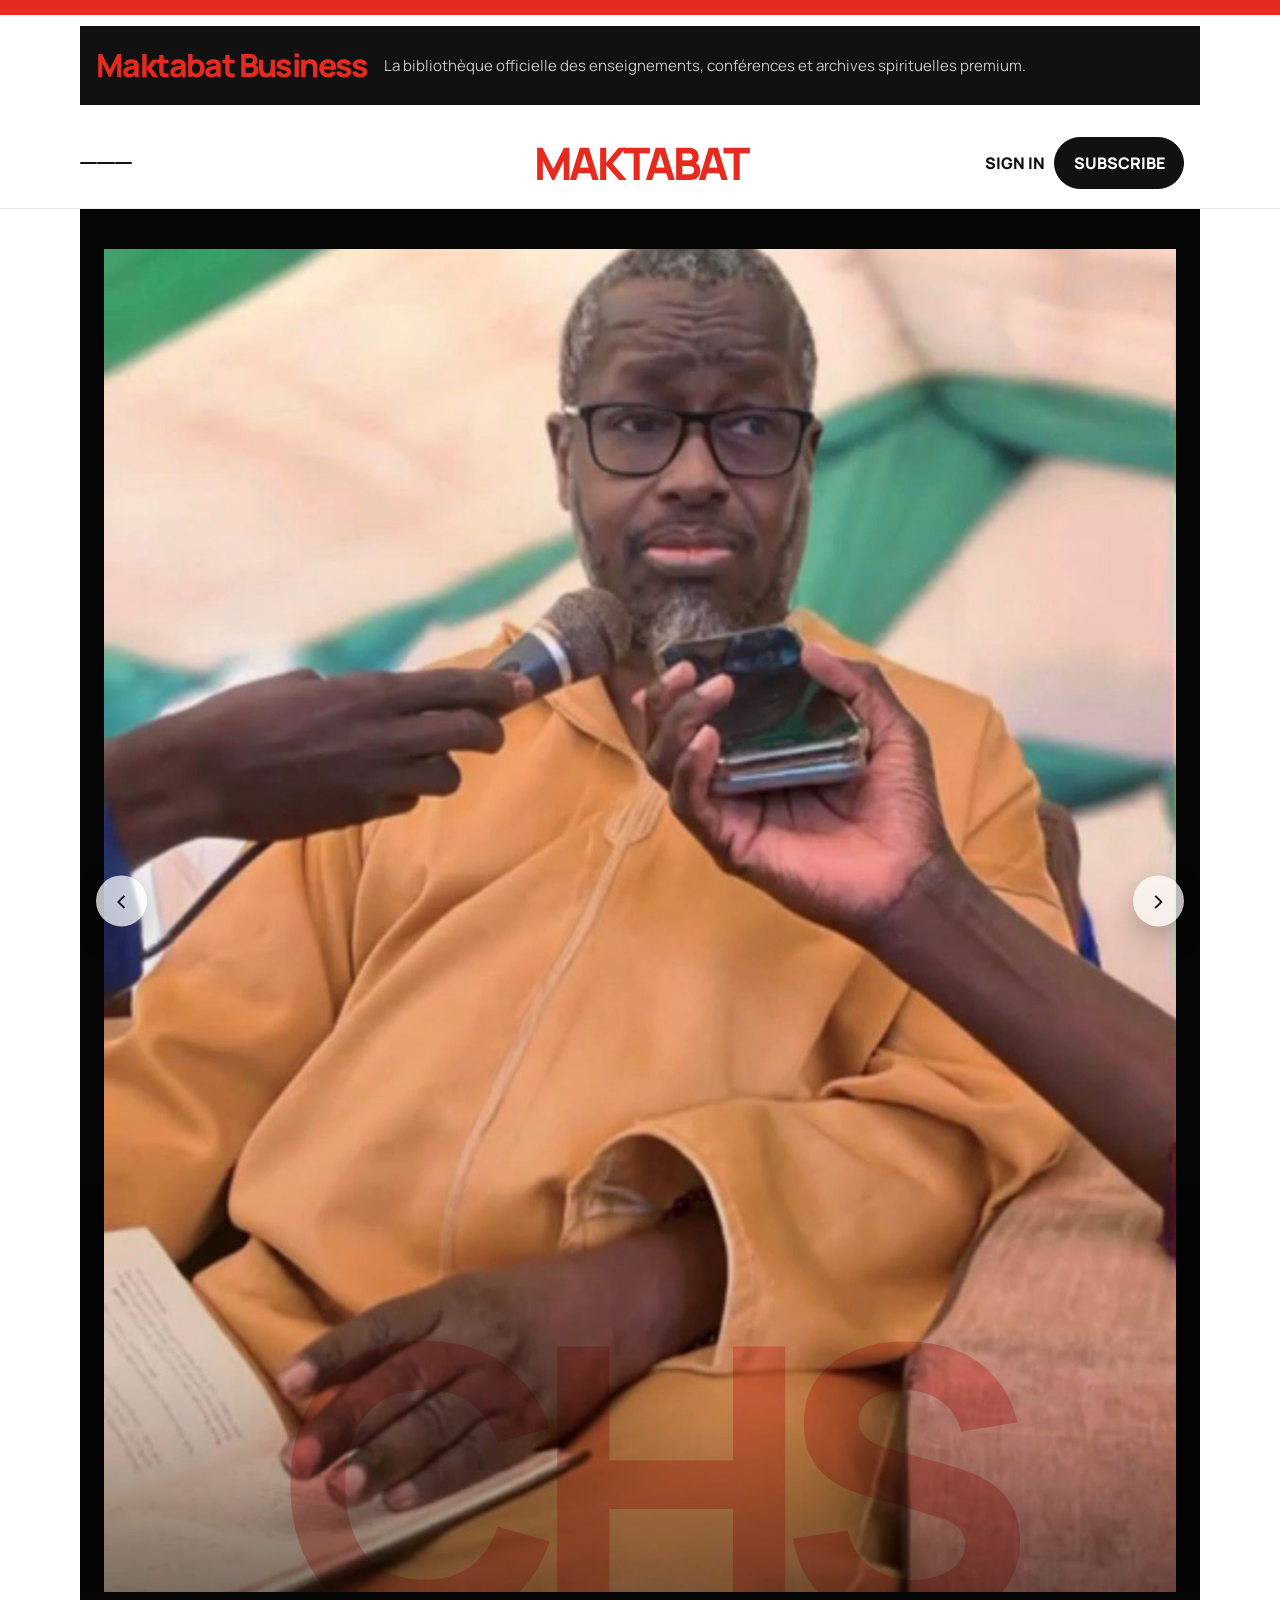
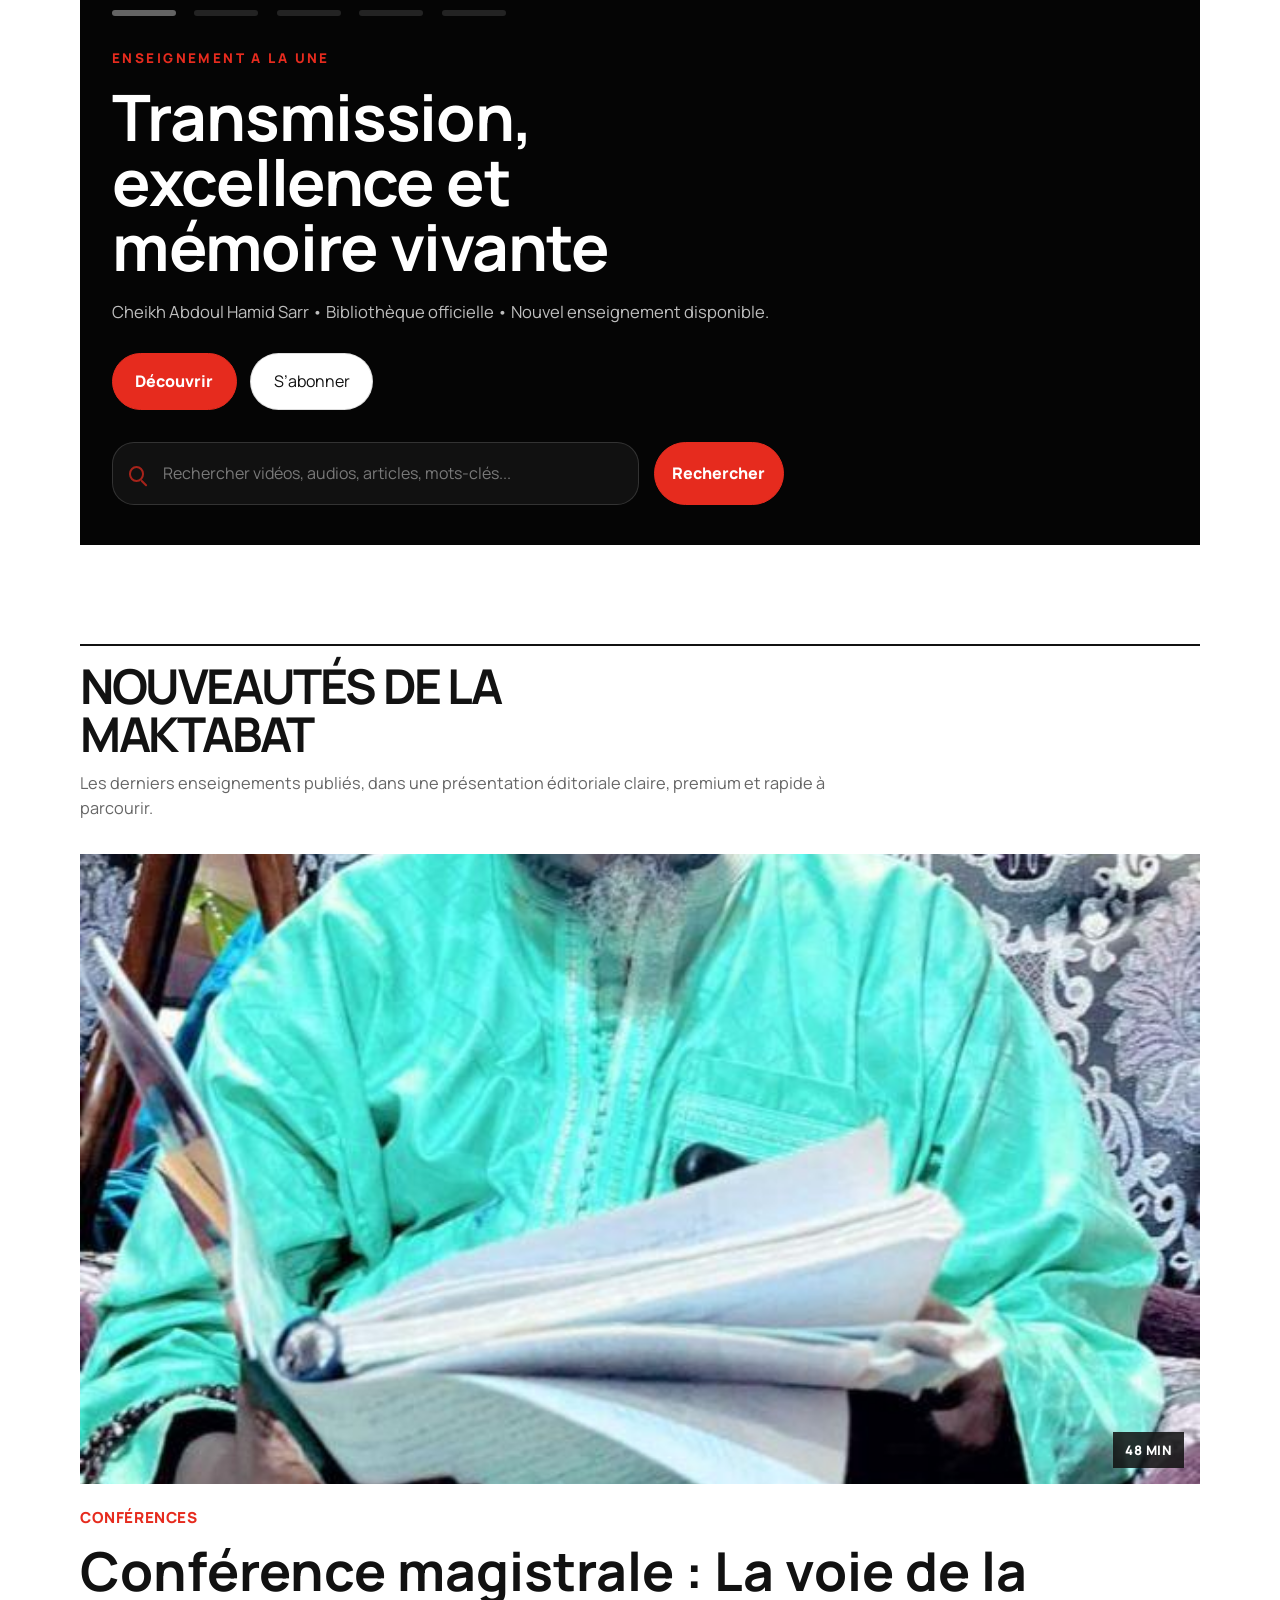
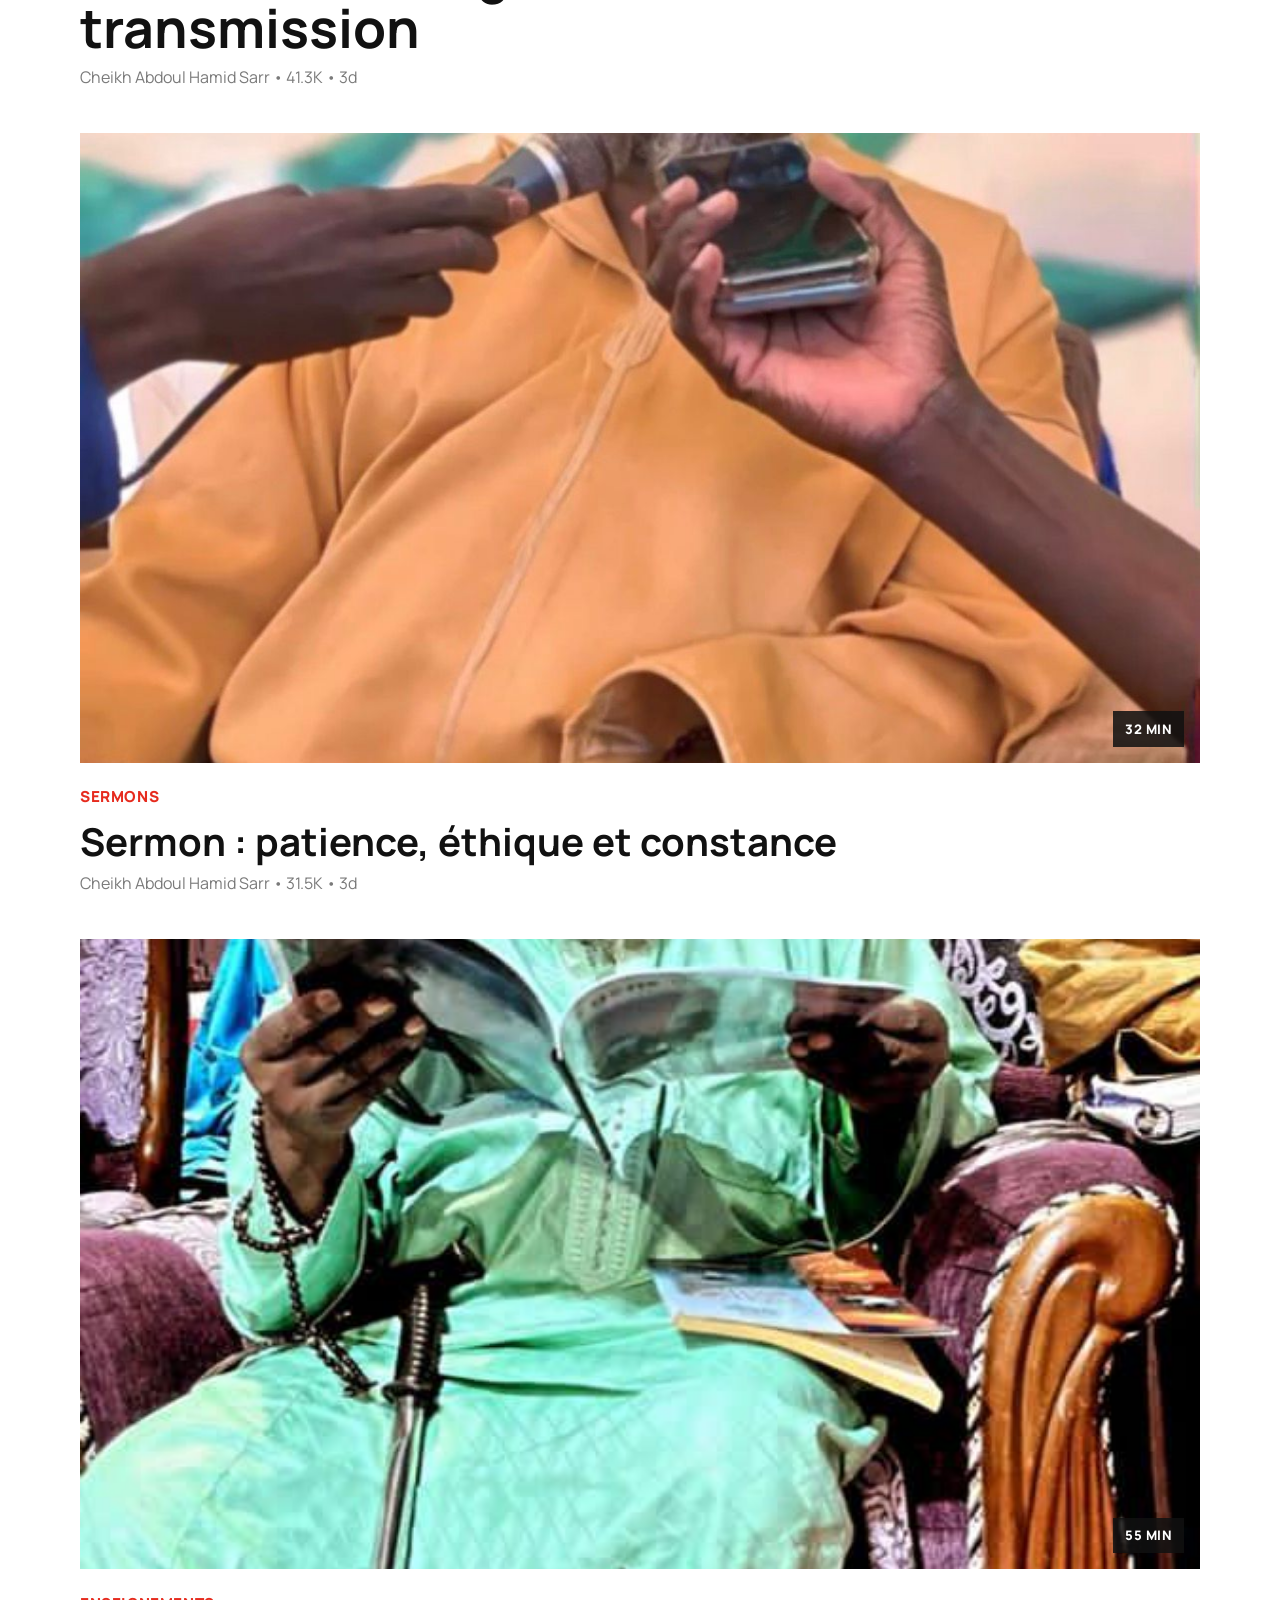
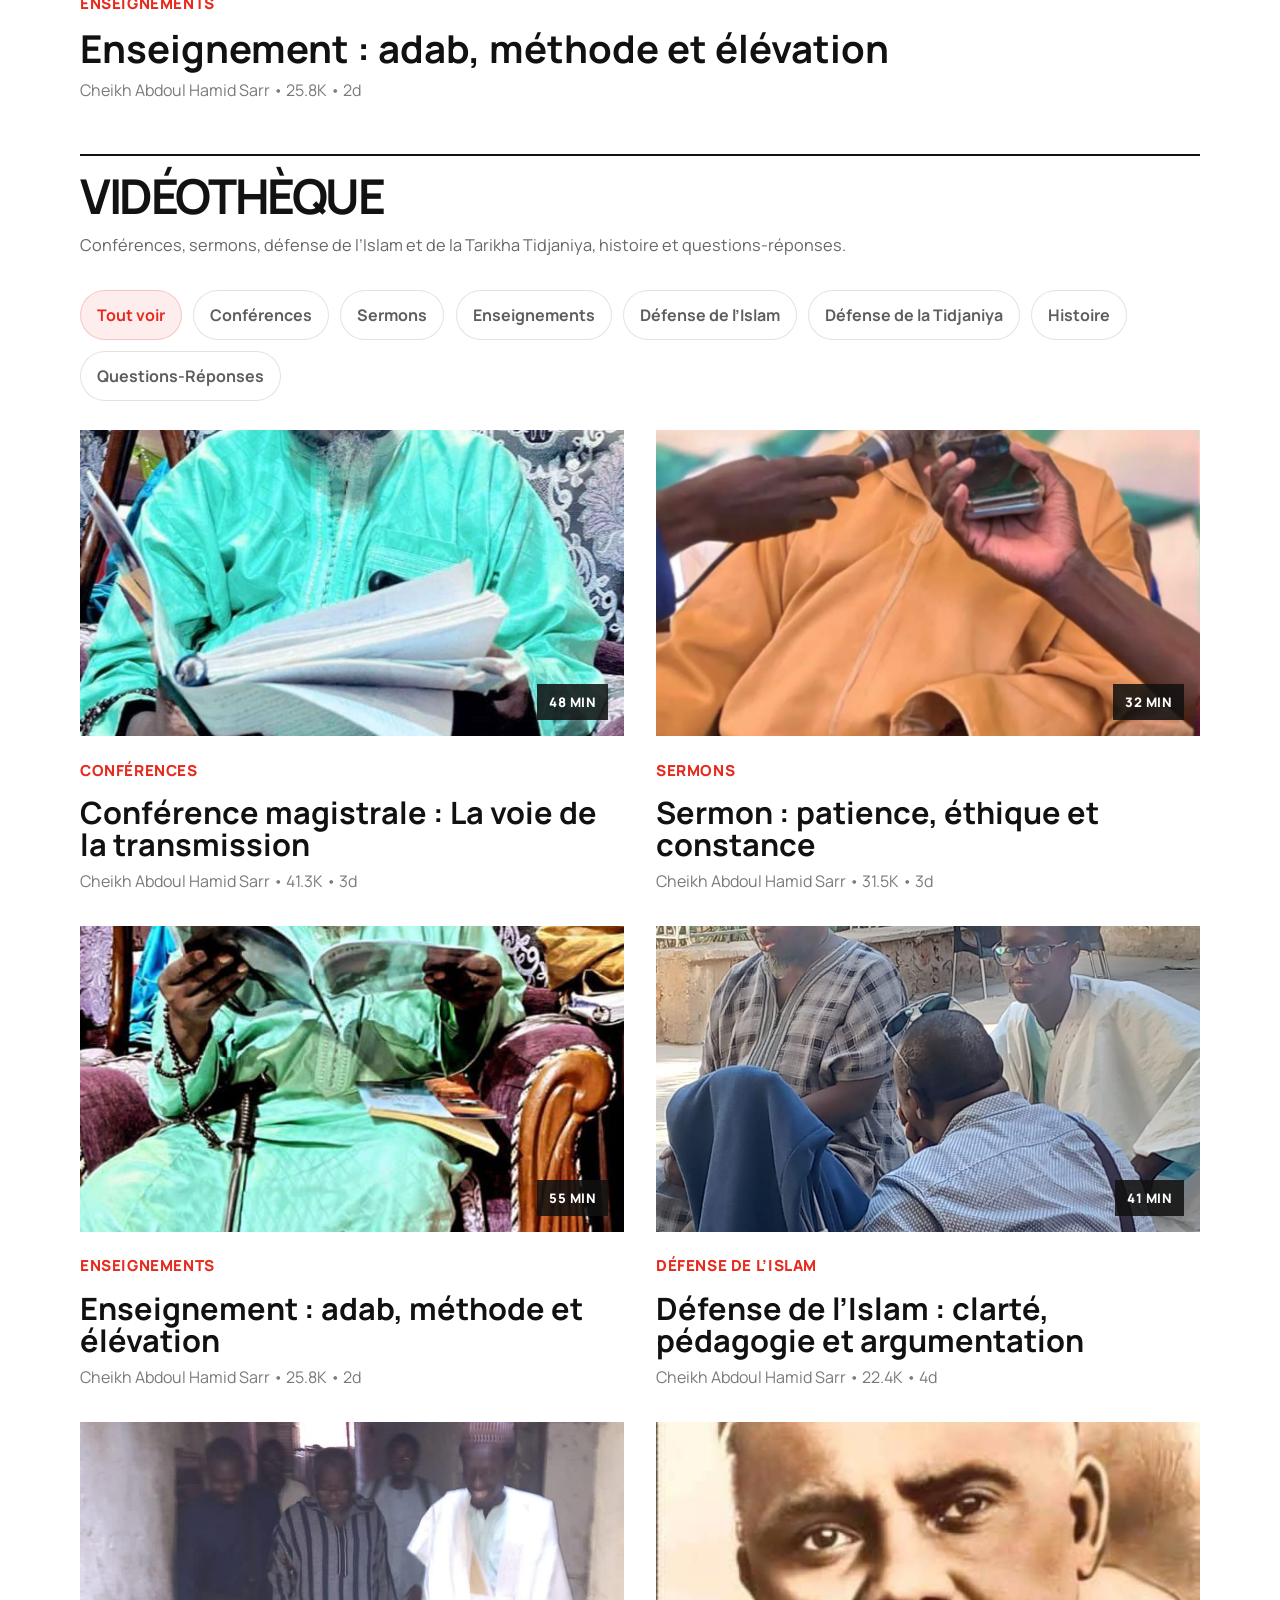
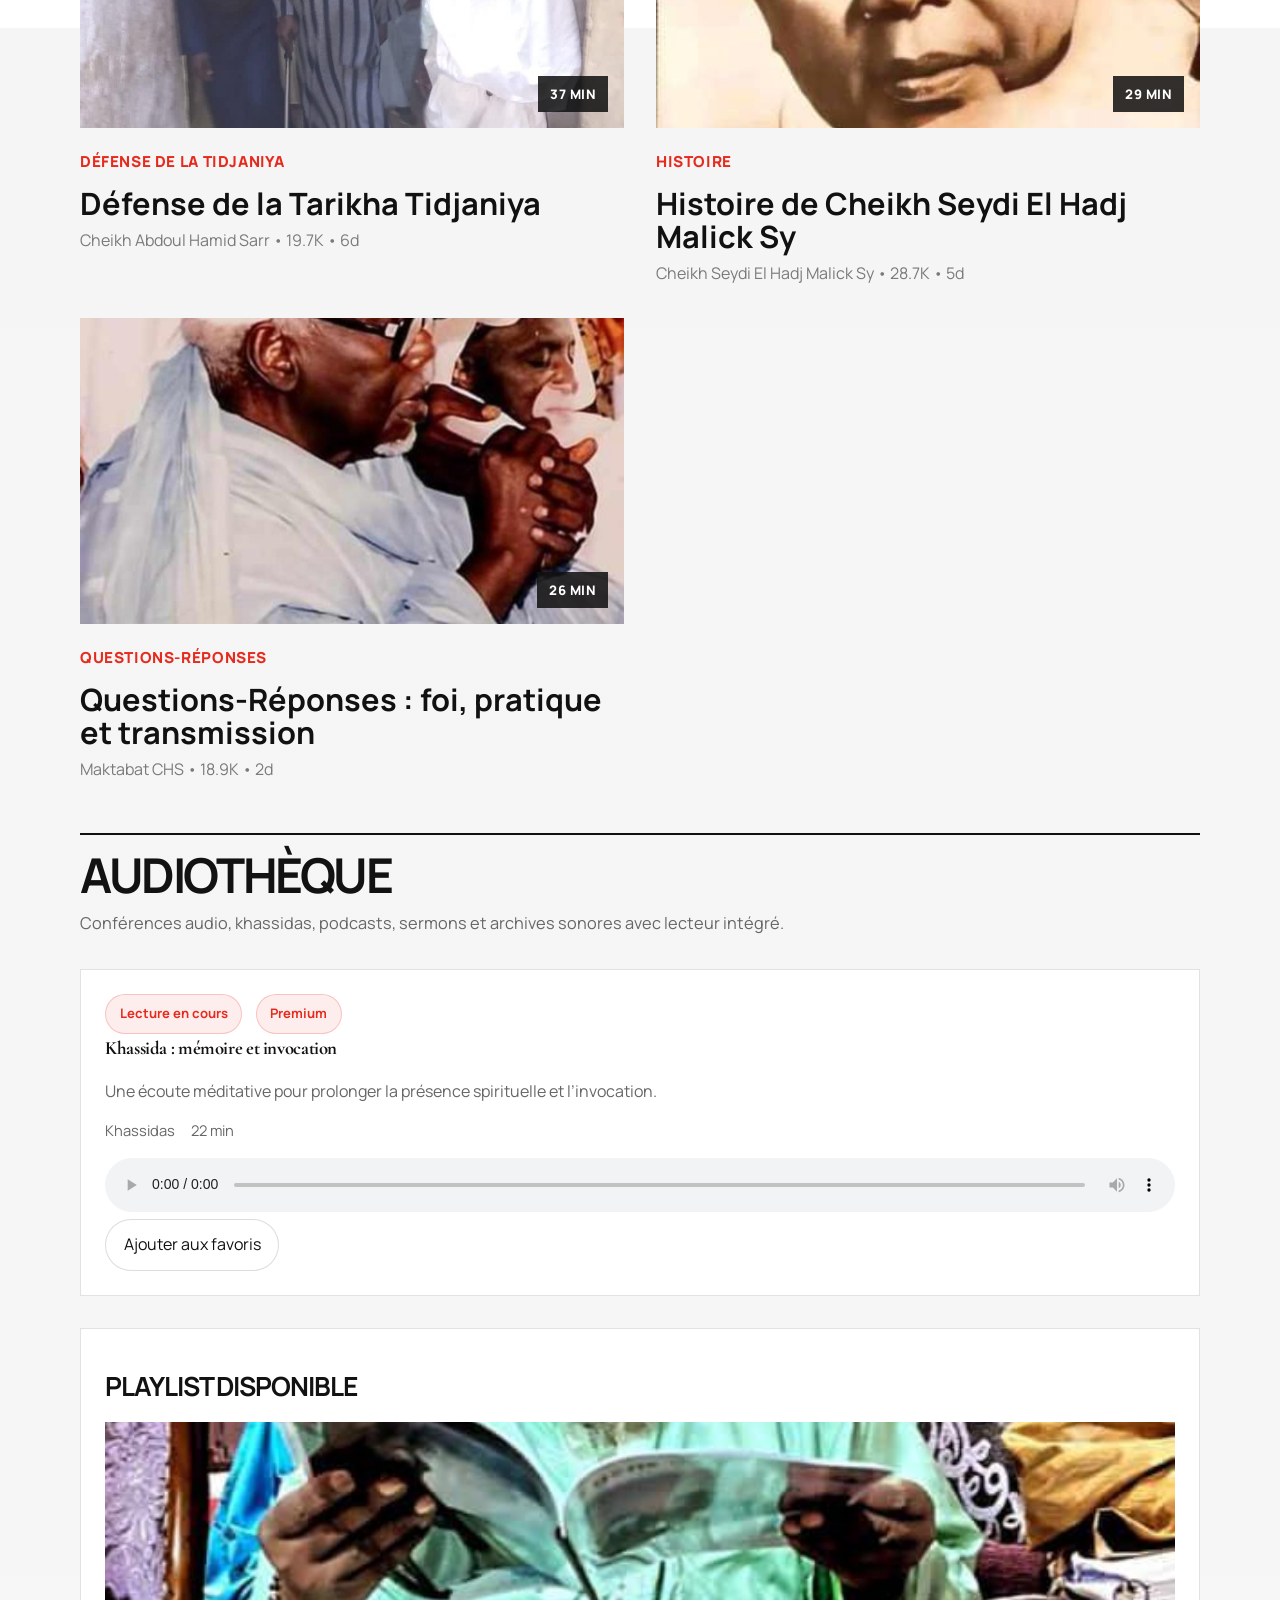
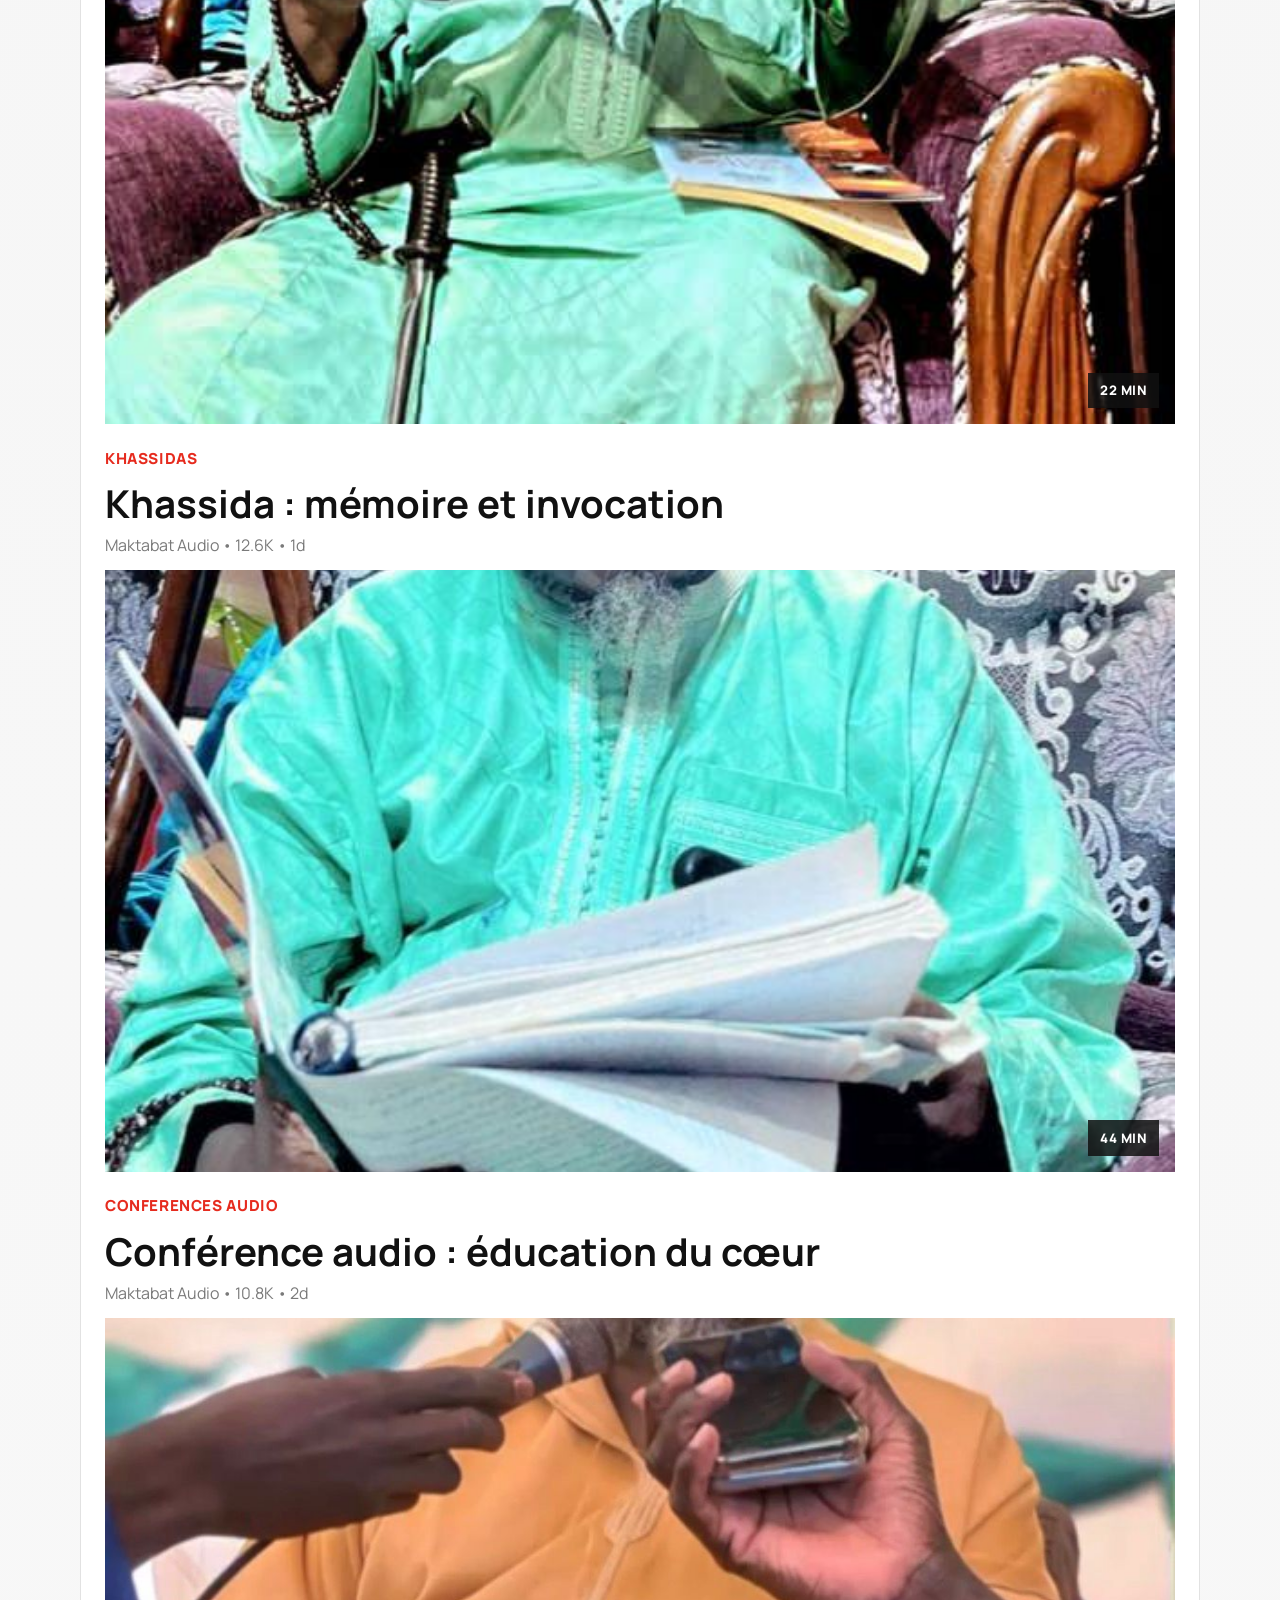
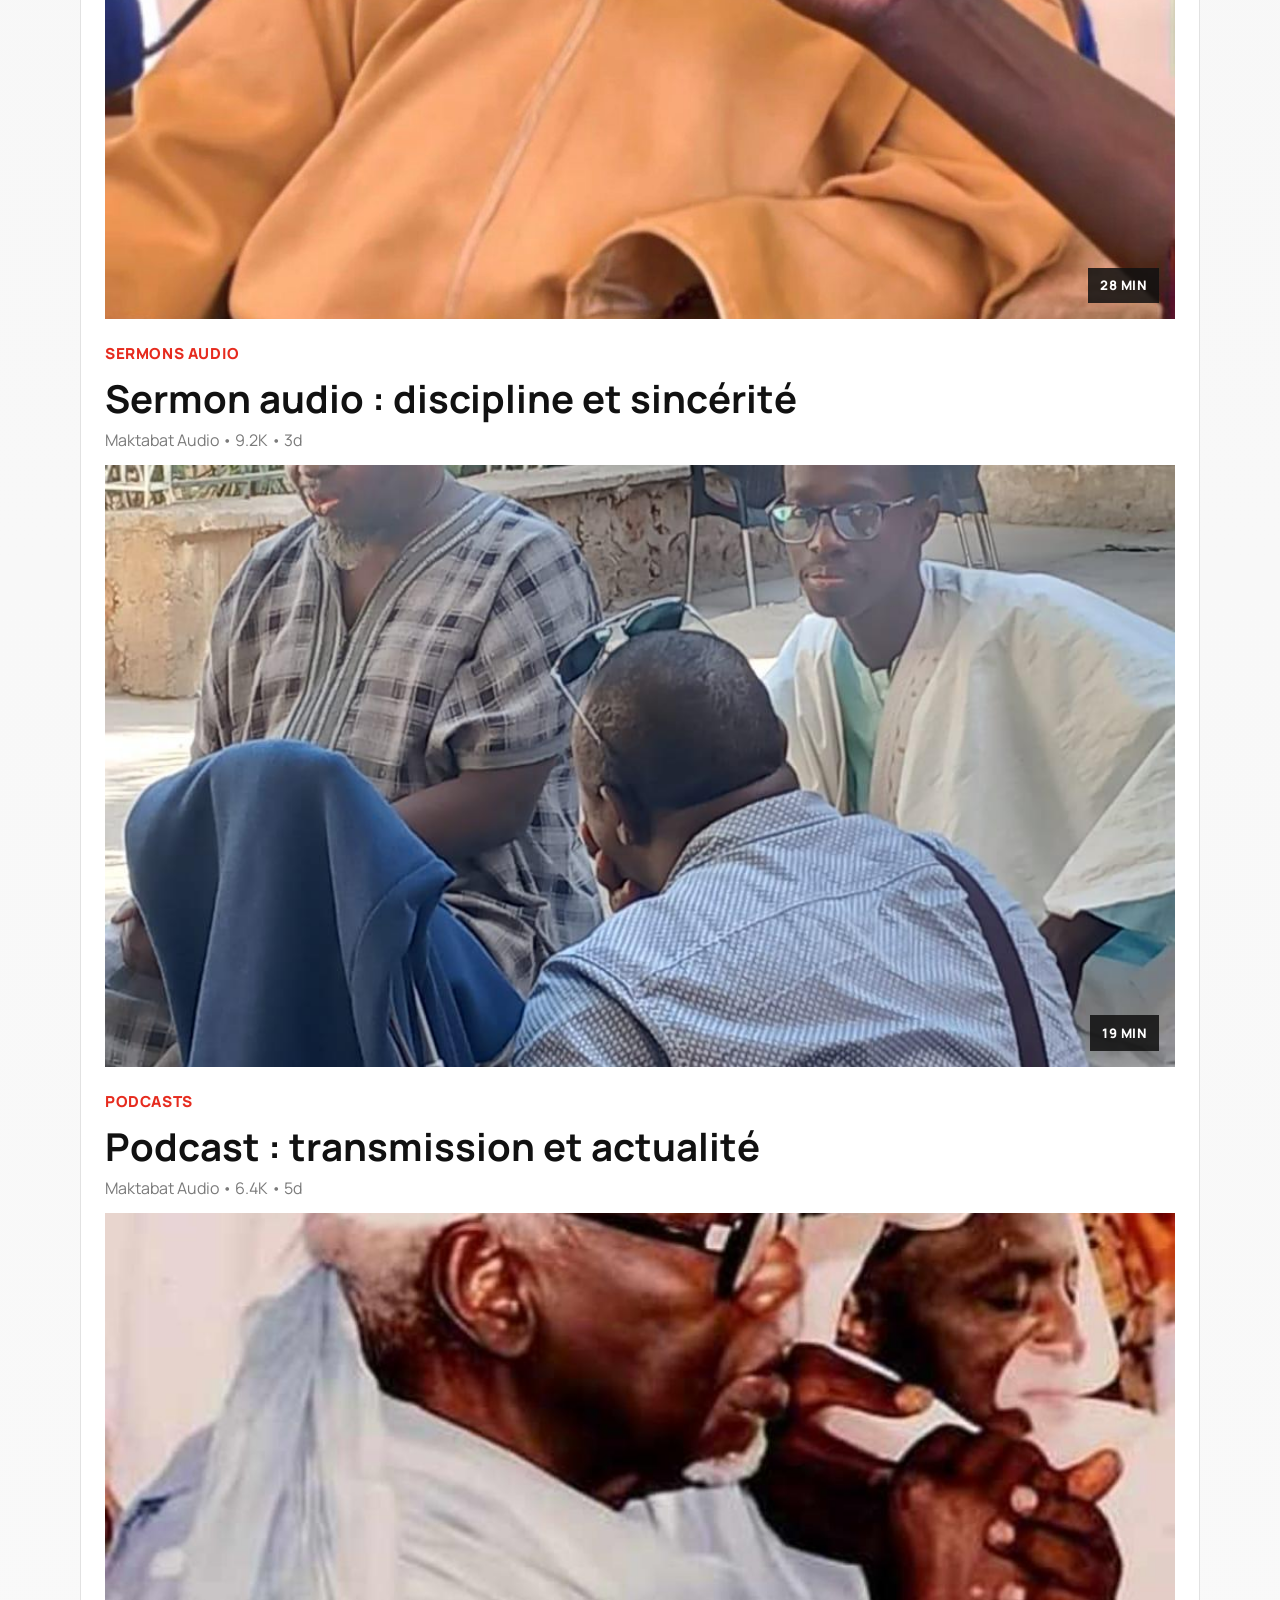
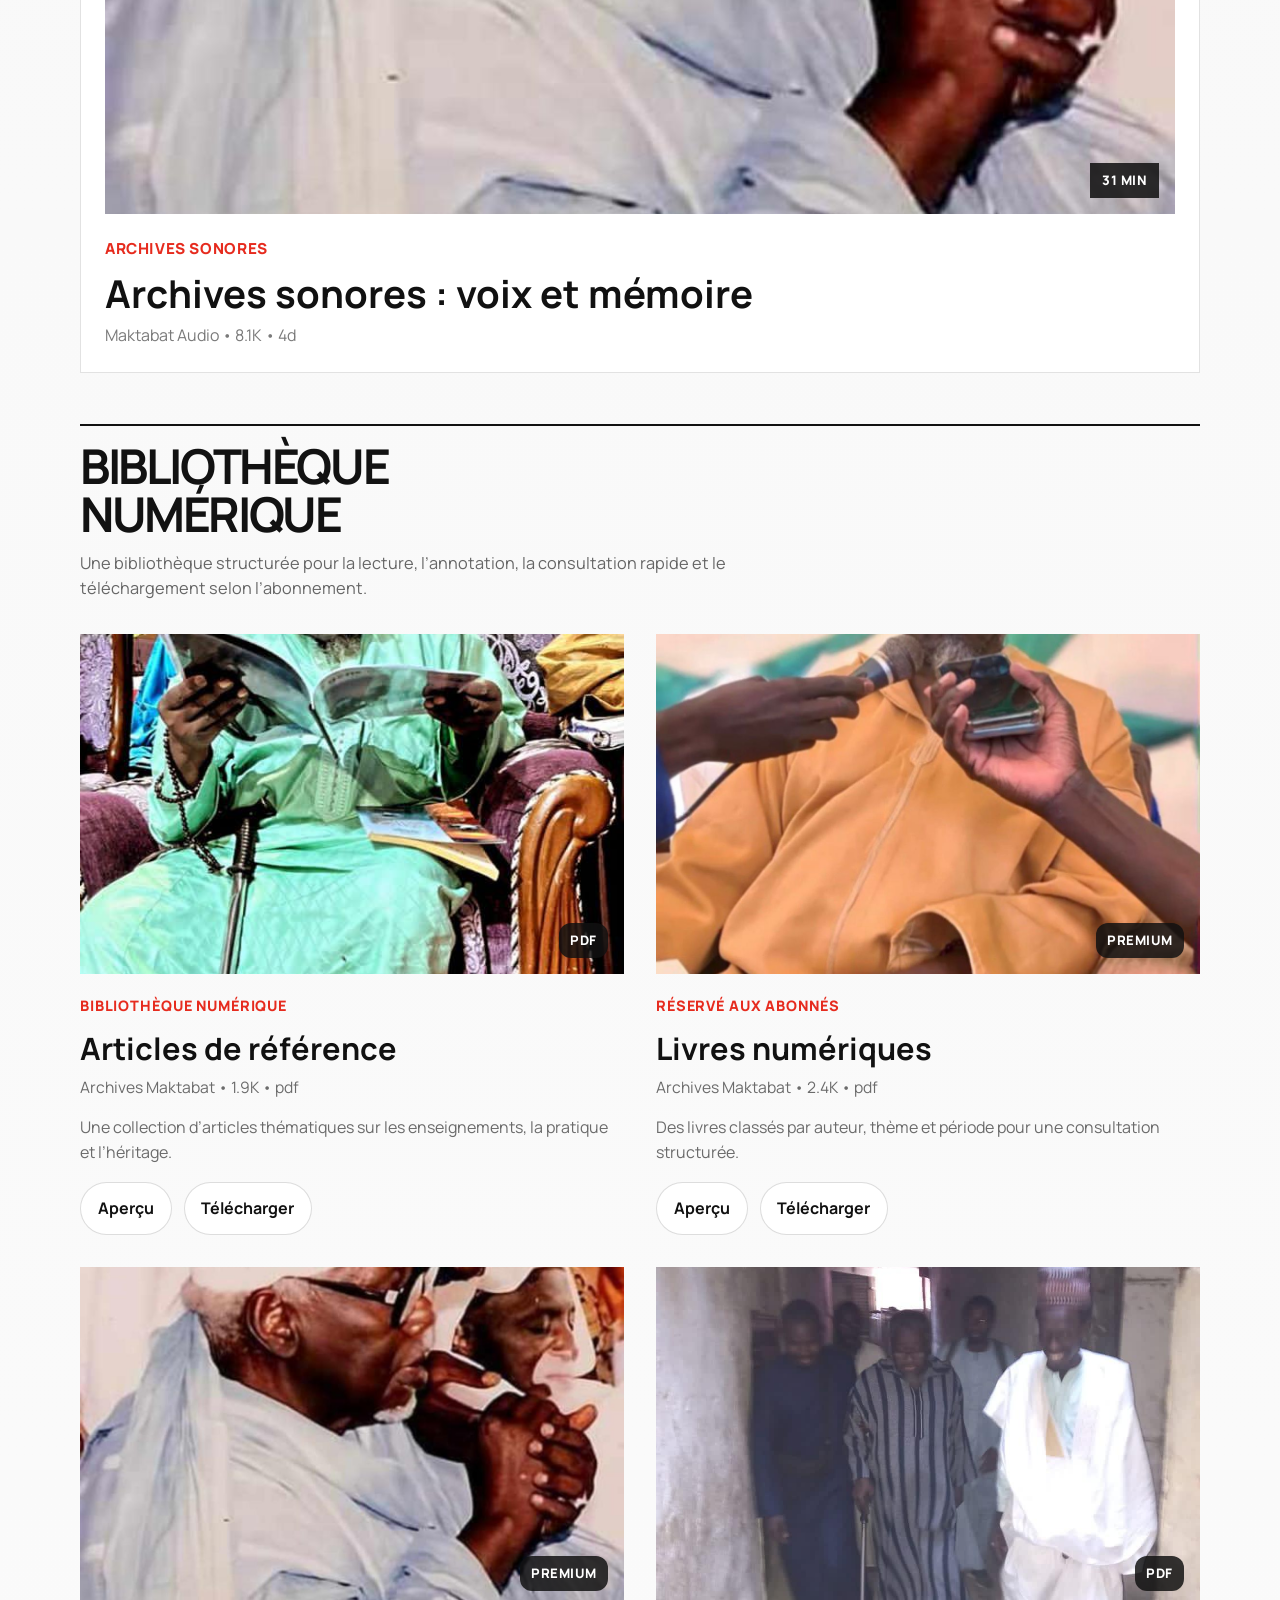
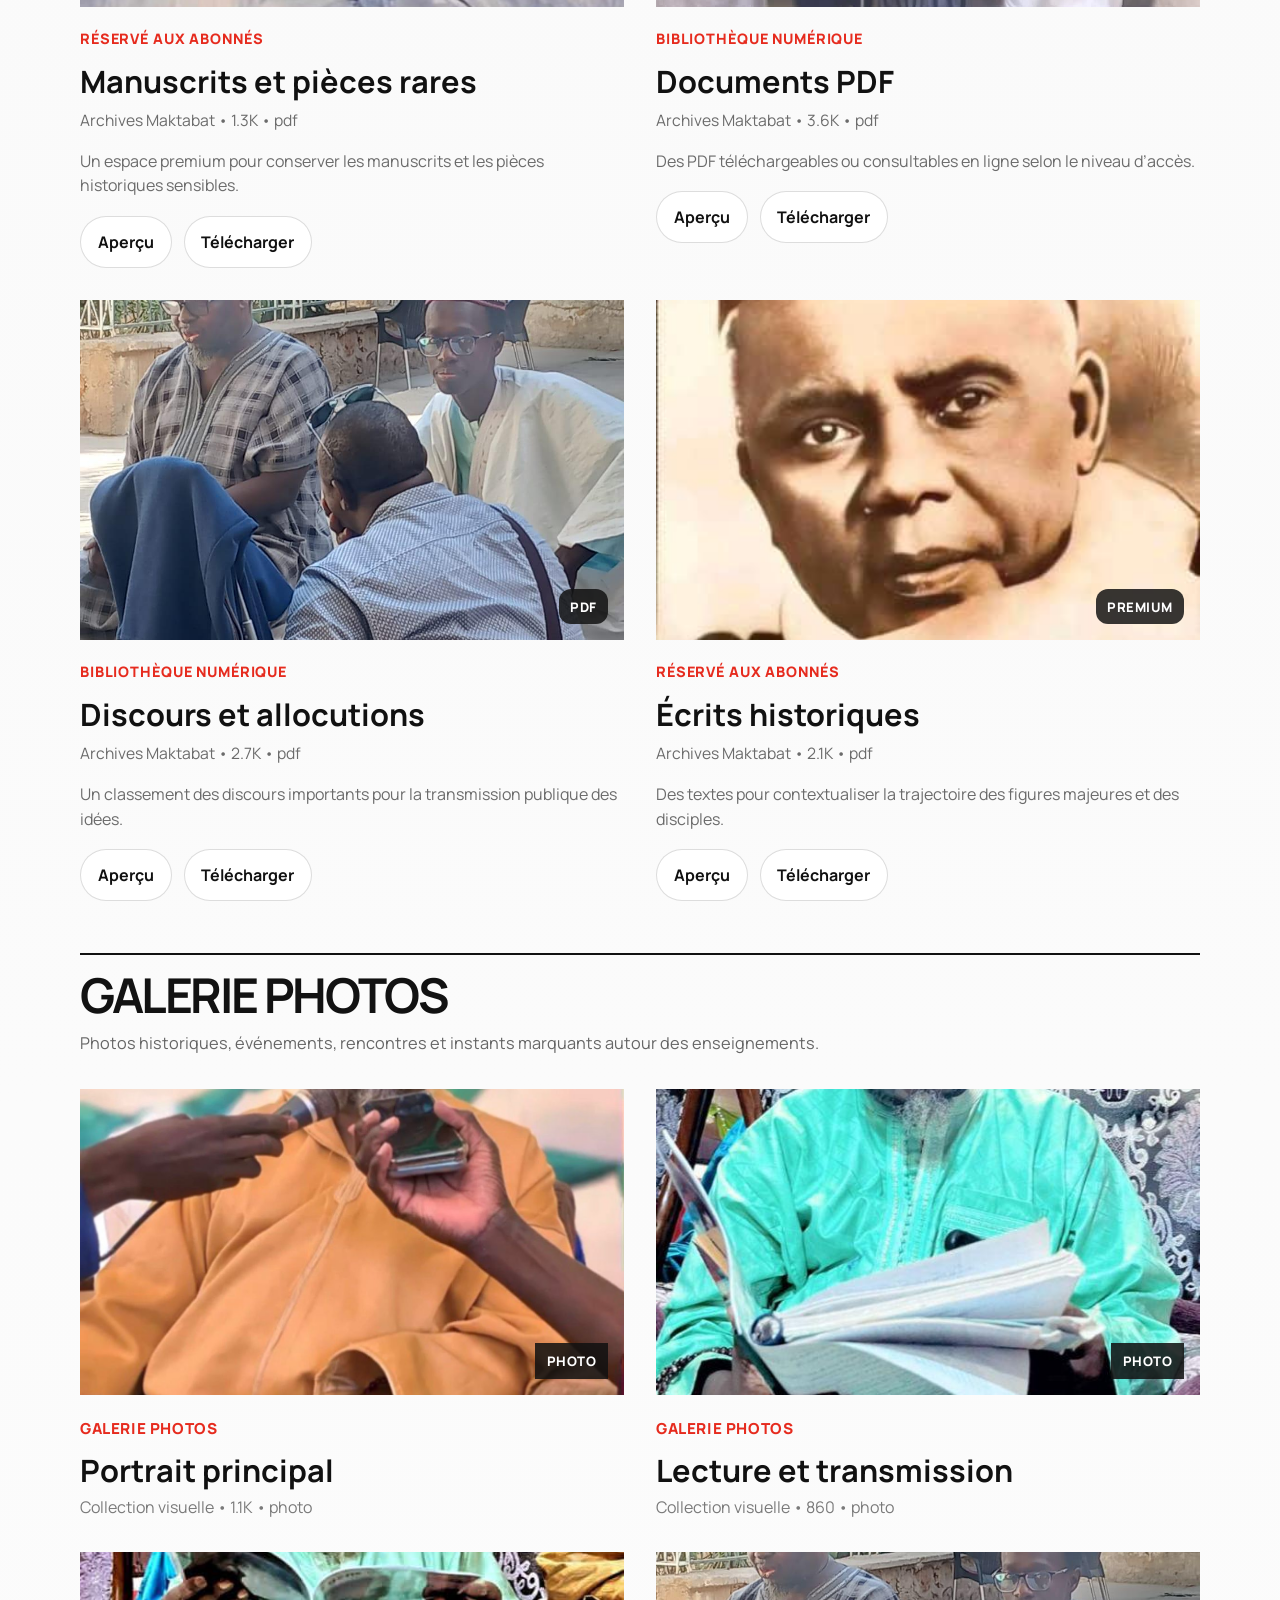
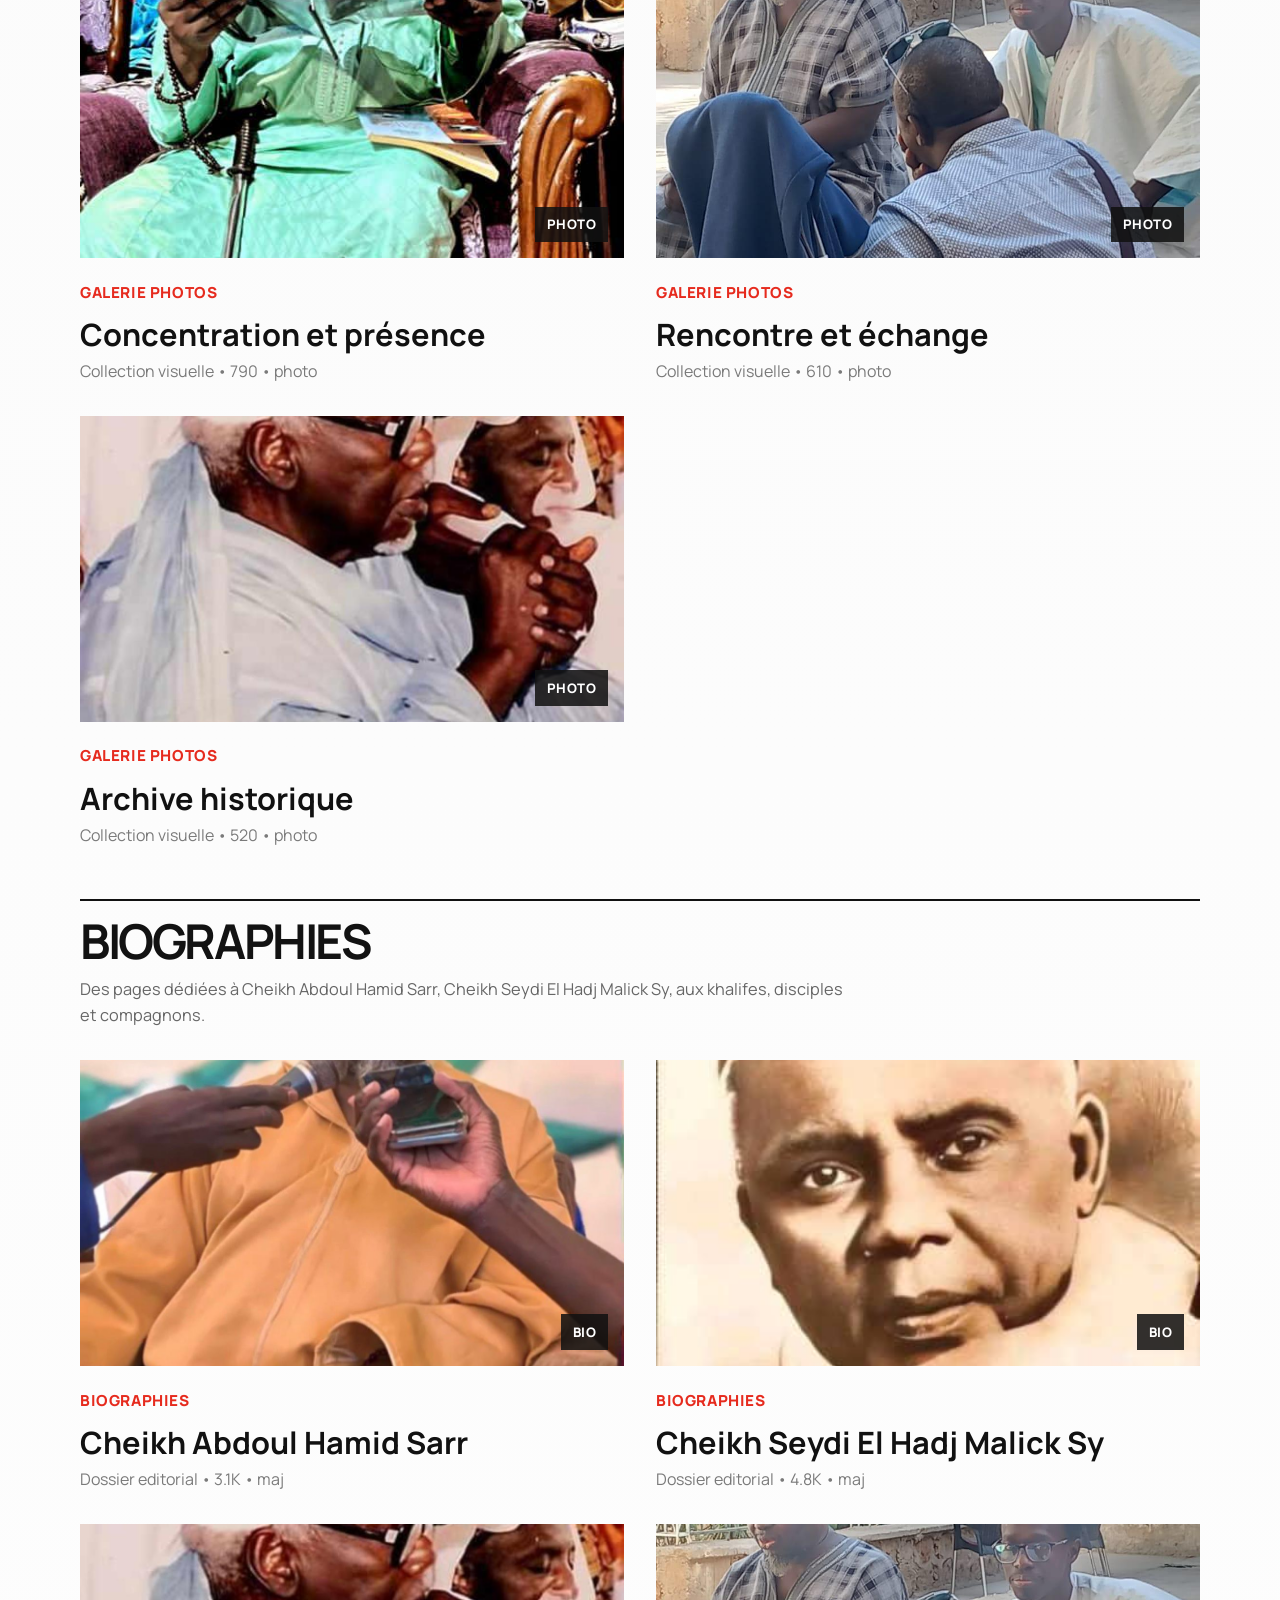
==== commit 77857f6d: "Restyle editorial sections in TED format" ====
--- a/index.html
+++ b/index.html
@@ -151,59 +151,14 @@
       <section class="featured container" id="featured">
         <div class="section-heading" data-reveal>
           <div>
-            <p class="eyebrow" data-i18n="featuredEyebrow">Expérience immersive</p>
-            <h2 data-i18n="featuredTitle">Une page d’accueil pensée comme une plateforme haut de gamme</h2>
+            <p class="eyebrow" data-i18n="featuredEyebrow">Nouveautés</p>
+            <h2 data-i18n="featuredTitle">Nouveautés de la Maktabat</h2>
           </div>
           <p data-i18n="featuredText">
-            Une mise en avant éditoriale inspirée des grandes plateformes médias, adaptée à une bibliothèque spirituelle moderne.
-          </p>
-        </div>
-
-        <div class="featured-layout">
-          <article class="featured-player panel" data-reveal>
-            <div class="featured-player__media">
-              <video id="featuredVideo" controls preload="metadata" playsinline poster="assets/images/lecture-01.jpeg">
-                <source id="featuredVideoSource" src="assets/videos/conference-01.mp4" type="video/mp4">
-              </video>
-            </div>
-            <div class="featured-player__content">
-              <div class="pill-row">
-                <span class="pill" data-i18n="featuredBadge">Sélection éditoriale</span>
-                <span class="status-badge" id="featuredAccessBadge">Libre</span>
-              </div>
-              <h3 id="featuredTitleText">Conférence magistrale : La voie de la transmission</h3>
-              <p id="featuredDescriptionText">
-                Un enseignement introductif sur la transmission du savoir, la discipline spirituelle et la sauvegarde de l’héritage tidjane.
-              </p>
-              <div class="featured-meta">
-                <span id="featuredCategoryText">Conférences</span>
-                <span id="featuredDurationText">48 min</span>
-              </div>
-              <div class="featured-actions">
-                <button class="primary-button" id="featuredPlayAction" type="button" data-i18n="featuredWatch">Lancer la lecture</button>
-                <button class="secondary-button" id="featuredShareAction" type="button" data-i18n="featuredShare">Partager</button>
-              </div>
-            </div>
-          </article>
-
-          <aside class="feature-callouts" data-reveal>
-            <article class="feature-note">
-              <span class="pill" data-i18n="featureCardOneLabel">Plateforme</span>
-              <h3 data-i18n="featureCardOneTitle">Parcours vidéo façon TED, MasterClass et Netflix</h3>
-              <p data-i18n="featureCardOneText">Des rails fluides, une navigation instantanée et des vignettes généreuses pour les enseignements majeurs.</p>
-            </article>
-            <article class="feature-note">
-              <span class="pill" data-i18n="featureCardTwoLabel">Abonnement</span>
-              <h3 data-i18n="featureCardTwoTitle">500 FCFA par mois, simple et extensible</h3>
-              <p data-i18n="featureCardTwoText">Wave Sénégal, carte bancaire et extension Mobile Money prête à être branchée côté backend.</p>
-            </article>
-            <article class="feature-note">
-              <span class="pill" data-i18n="featureCardThreeLabel">Diffusion</span>
-              <h3 data-i18n="featureCardThreeTitle">Multilingue, partage social et mode sombre</h3>
-              <p data-i18n="featureCardThreeText">Une plateforme conçue pour toucher des milliers d’utilisateurs en Afrique et dans la diaspora.</p>
-            </article>
-          </aside>
-        </div>
+            Les derniers enseignements publiés, dans une présentation éditoriale claire, premium et rapide à parcourir.
+          </p>
+        </div>
+        <div class="editorial-feed editorial-feed--single featured-feed" id="featuredRail" data-reveal></div>
       </section>
 
       <section class="search-results container is-hidden" id="searchSection">
--- a/styles.css
+++ b/styles.css
@@ -2262,3 +2262,204 @@
     font-size: 11rem;
   }
 }
+
+.featured,
+.content-section {
+  padding-block: 3.2rem 0;
+}
+
+.featured .section-heading,
+.content-section .section-heading {
+  grid-template-columns: 1fr;
+  gap: 0.8rem;
+  align-items: start;
+}
+
+.featured .section-heading .eyebrow,
+.content-section .section-heading .eyebrow {
+  display: none;
+}
+
+.featured .section-heading h2,
+.content-section .section-heading h2 {
+  max-width: 18ch;
+  font-size: clamp(2rem, 4vw, 3rem);
+  line-height: 1;
+  text-transform: uppercase;
+  letter-spacing: -0.05em;
+}
+
+.featured .section-heading p,
+.content-section .section-heading p {
+  max-width: 48rem;
+  margin: 0;
+  color: #666666;
+  font-size: 1.02rem;
+}
+
+.featured-feed {
+  gap: 2.7rem;
+}
+
+.editorial-card--lead .editorial-card__media img,
+.editorial-card--minimal .editorial-card__media img {
+  aspect-ratio: 16 / 9;
+}
+
+.editorial-card--lead .editorial-card__badge,
+.editorial-card--minimal .editorial-card__badge {
+  padding: 0.48rem 0.74rem;
+  border-radius: 0;
+  background: rgba(17, 17, 17, 0.86);
+}
+
+.editorial-card--lead .editorial-card__body,
+.editorial-card--minimal .editorial-card__body {
+  padding: 1.35rem 0 0;
+}
+
+.editorial-card--lead .editorial-card__eyebrow,
+.editorial-card--minimal .editorial-card__eyebrow {
+  margin-bottom: 0.85rem;
+  font-size: 0.95rem;
+  letter-spacing: 0.04em;
+}
+
+.editorial-card--lead .editorial-card__title {
+  font-size: clamp(2.2rem, 4.2vw, 3.35rem);
+}
+
+.editorial-card--minimal .editorial-card__title {
+  font-size: clamp(1.9rem, 3vw, 2.55rem);
+}
+
+.editorial-card--lead .editorial-card__meta,
+.editorial-card--minimal .editorial-card__meta {
+  margin-top: 0.55rem;
+  font-size: 1rem;
+  color: #7a7a7a;
+}
+
+#video .editorial-feed,
+#gallery .editorial-feed,
+#biographies .editorial-feed,
+#library .editorial-feed {
+  gap: 2rem;
+}
+
+#video .editorial-card--minimal .editorial-card__title,
+#gallery .editorial-card--minimal .editorial-card__title,
+#biographies .editorial-card--minimal .editorial-card__title,
+#library .editorial-card__title {
+  font-size: clamp(1.75rem, 2.4vw, 2.15rem);
+}
+
+.chip-row {
+  margin-bottom: 1.8rem;
+}
+
+.chip {
+  background: #ffffff;
+  border-radius: 999px;
+  font-weight: 700;
+}
+
+.audio-layout {
+  grid-template-columns: 1fr;
+  gap: 2rem;
+}
+
+.audio-player,
+.playlist {
+  border-radius: 0;
+}
+
+.audio-player {
+  padding: 1.5rem;
+}
+
+.playlist__header h3 {
+  font-family: "Manrope", sans-serif;
+  font-size: 1.65rem;
+  text-transform: uppercase;
+  letter-spacing: -0.04em;
+}
+
+.documents-grid {
+  grid-template-columns: repeat(2, minmax(0, 1fr));
+}
+
+.gallery-grid {
+  grid-template-columns: repeat(2, minmax(0, 1fr));
+}
+
+.bios-grid {
+  grid-template-columns: repeat(2, minmax(0, 1fr));
+}
+
+@media (max-width: 920px) {
+  .documents-grid,
+  .gallery-grid,
+  .bios-grid {
+    grid-template-columns: 1fr;
+  }
+}
+
+@media (max-width: 760px) {
+  .featured,
+  .content-section {
+    padding-block: 2.5rem 0;
+  }
+
+  .featured .section-heading h2,
+  .content-section .section-heading h2 {
+    max-width: none;
+    font-size: clamp(1.85rem, 8vw, 2.7rem);
+  }
+
+  .featured .section-heading p,
+  .content-section .section-heading p {
+    font-size: 0.98rem;
+  }
+
+  .featured-feed,
+  #video .editorial-feed,
+  #gallery .editorial-feed,
+  #biographies .editorial-feed,
+  #library .editorial-feed {
+    gap: 2.3rem;
+  }
+
+  .header-inner {
+    grid-template-columns: 2.35rem 1fr 3.75rem;
+  }
+
+  .brand-copy strong {
+    font-size: 1.56rem;
+  }
+
+  .header-actions .secondary-button.compact {
+    font-size: 0.72rem;
+    letter-spacing: 0.04em;
+  }
+}
+
+@media (max-width: 520px) {
+  .brand-copy strong {
+    font-size: 1.48rem;
+  }
+
+  .header-actions .secondary-button.compact {
+    font-size: 0.68rem;
+  }
+
+  .featured .section-heading h2,
+  .content-section .section-heading h2 {
+    font-size: clamp(1.7rem, 10vw, 2.35rem);
+  }
+
+  .editorial-card--lead .editorial-card__title,
+  .editorial-card--minimal .editorial-card__title {
+    font-size: clamp(1.7rem, 8vw, 2.35rem);
+  }
+}
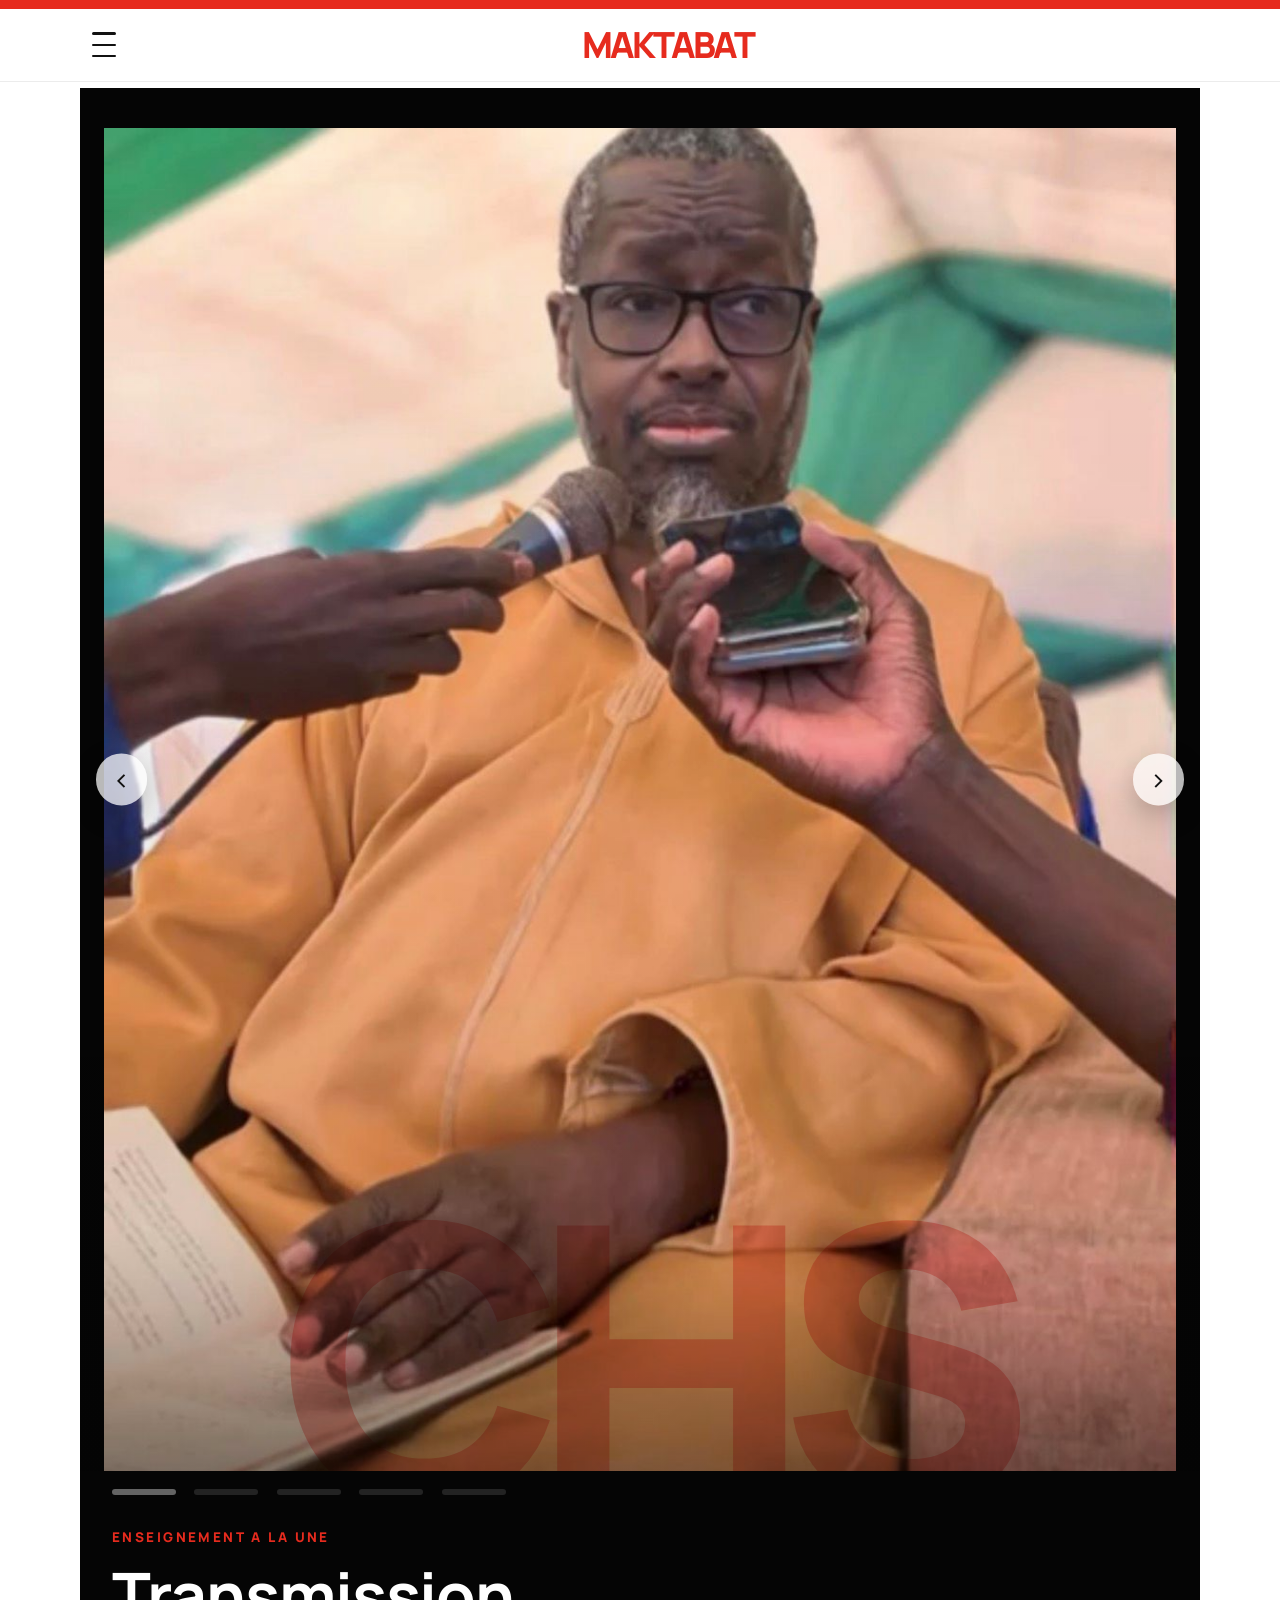
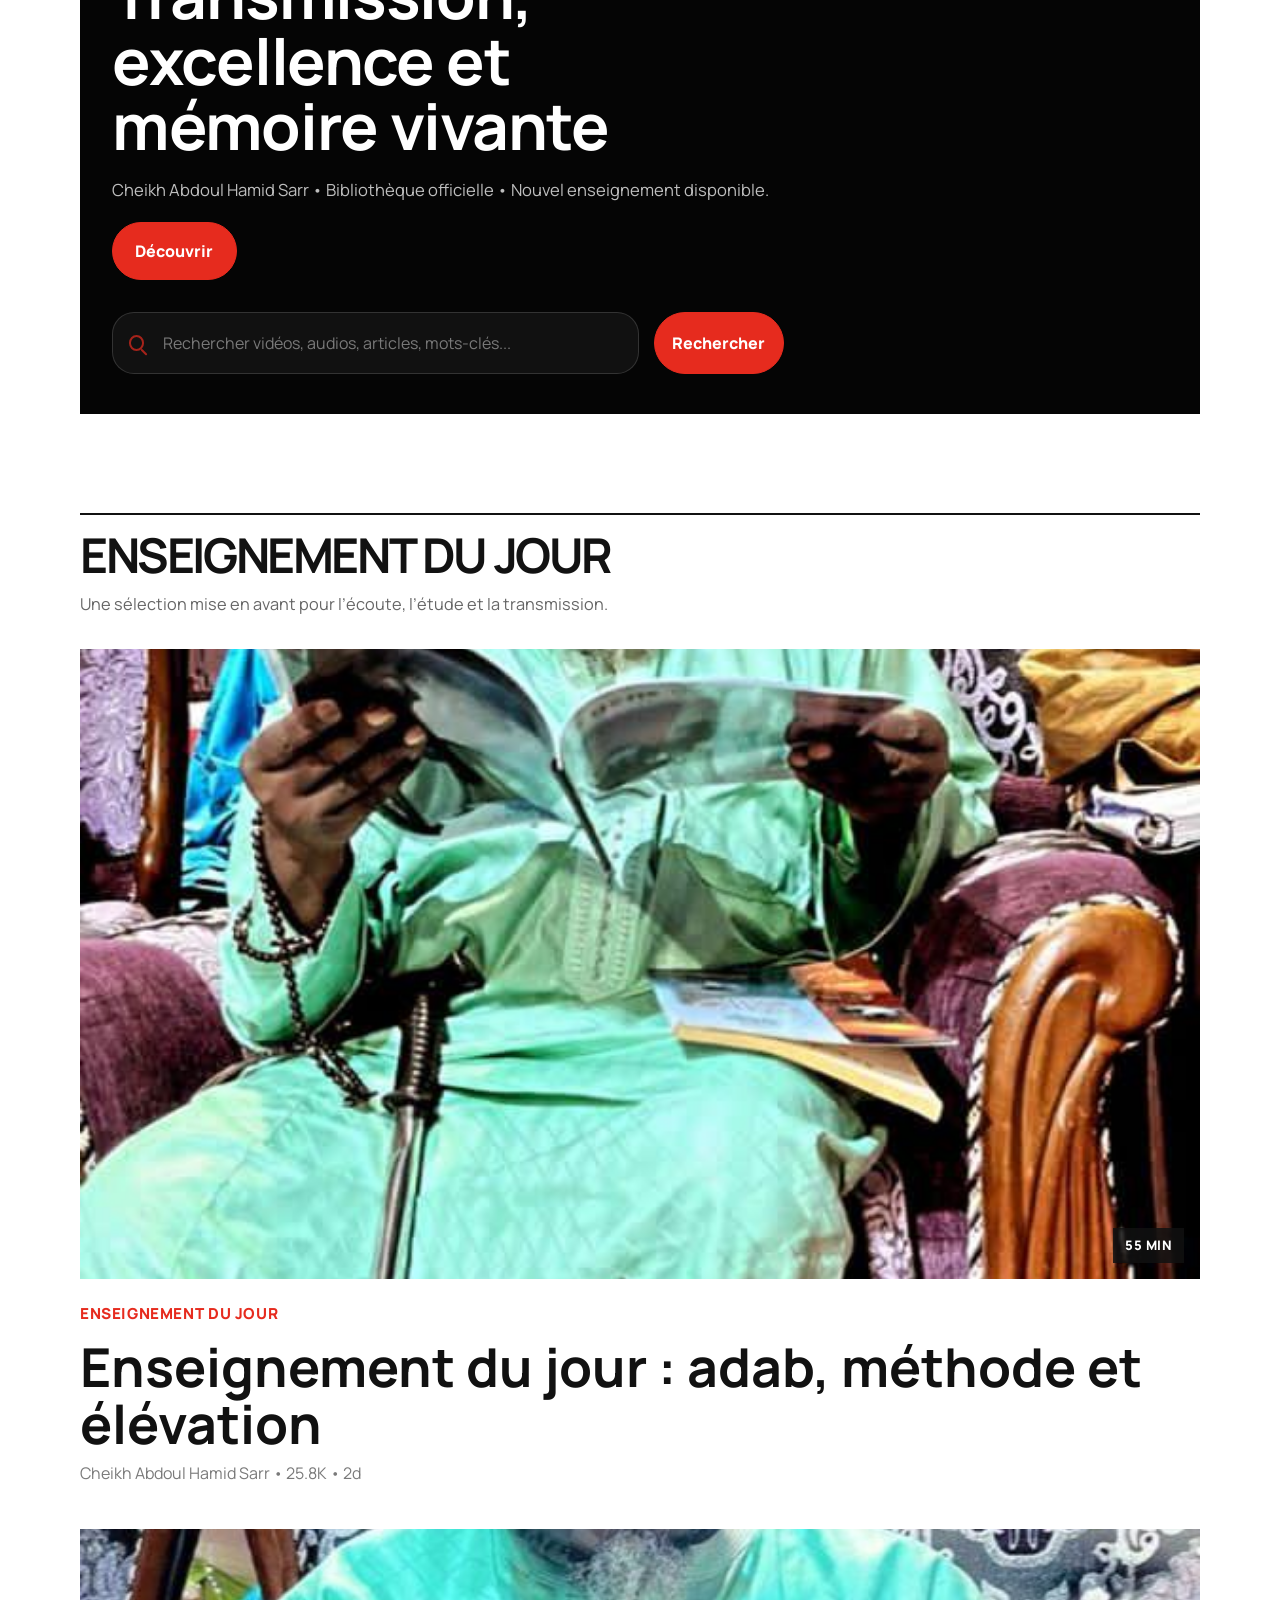
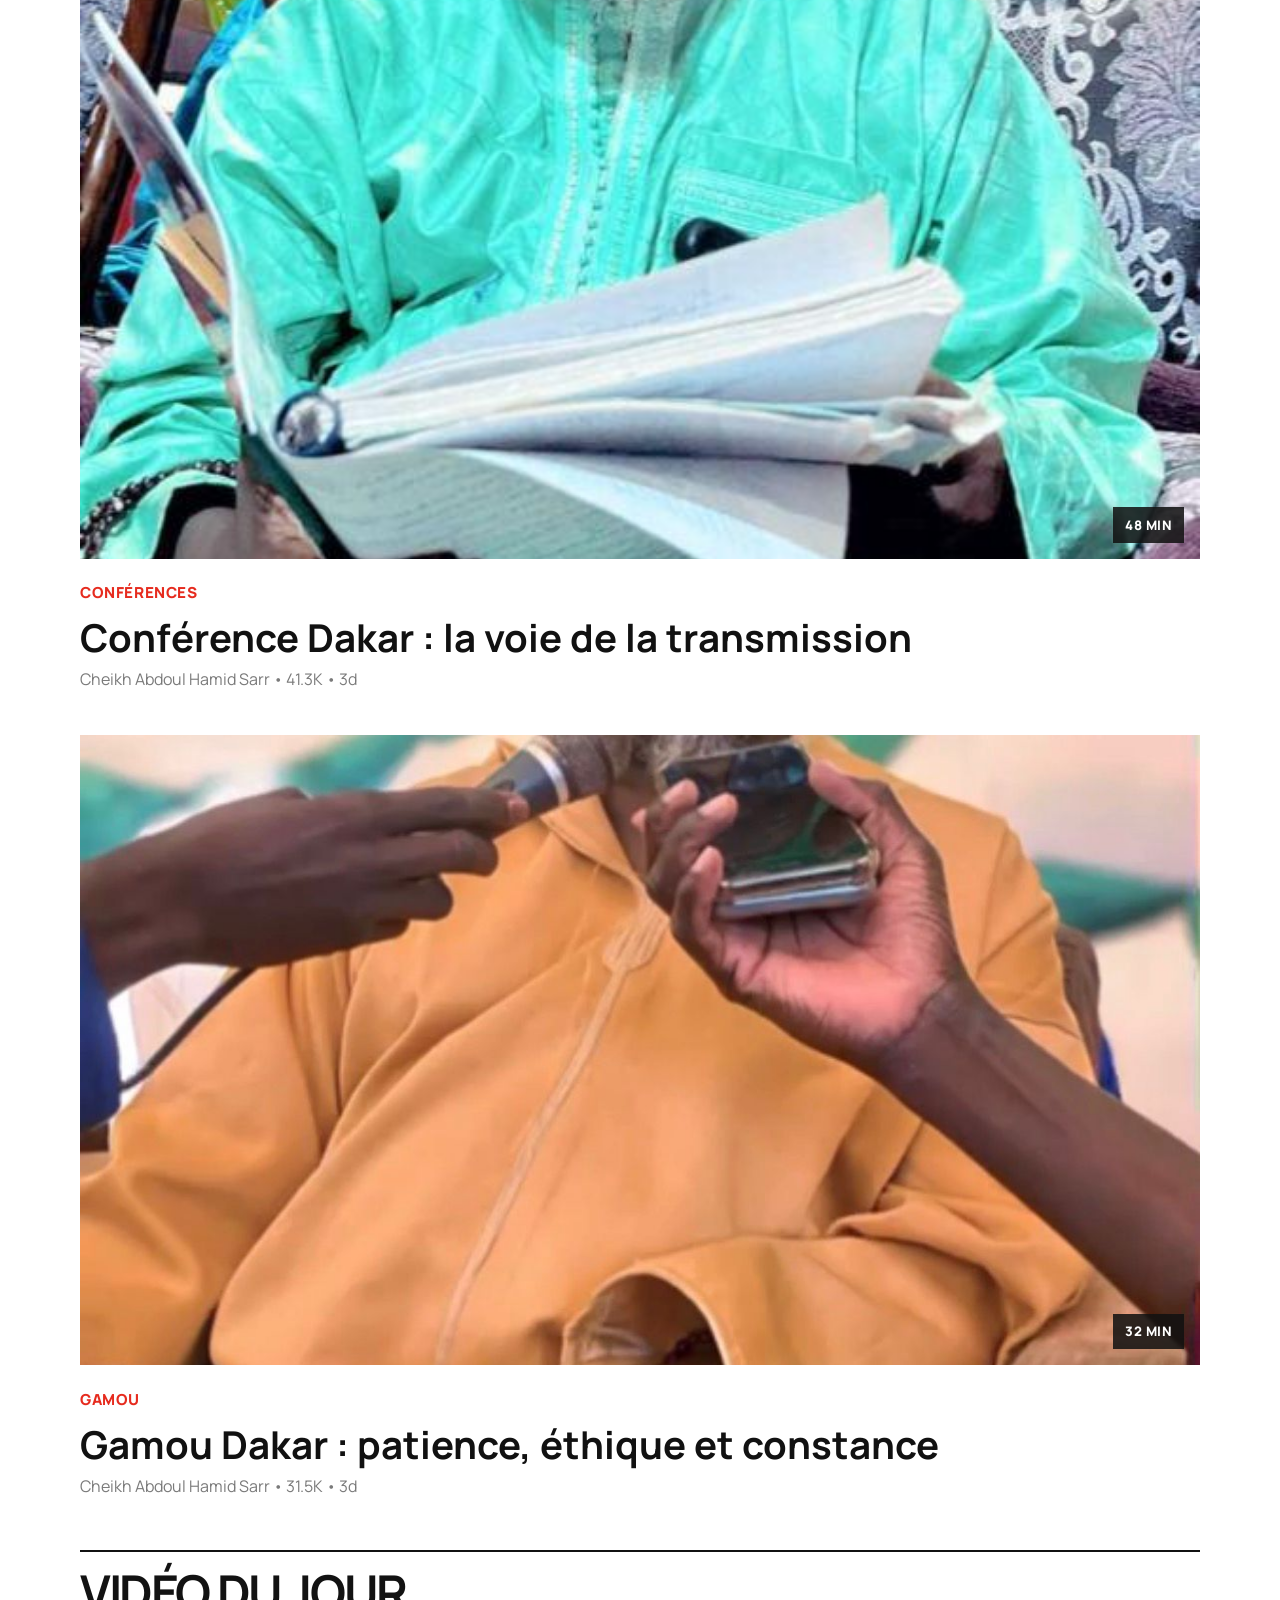
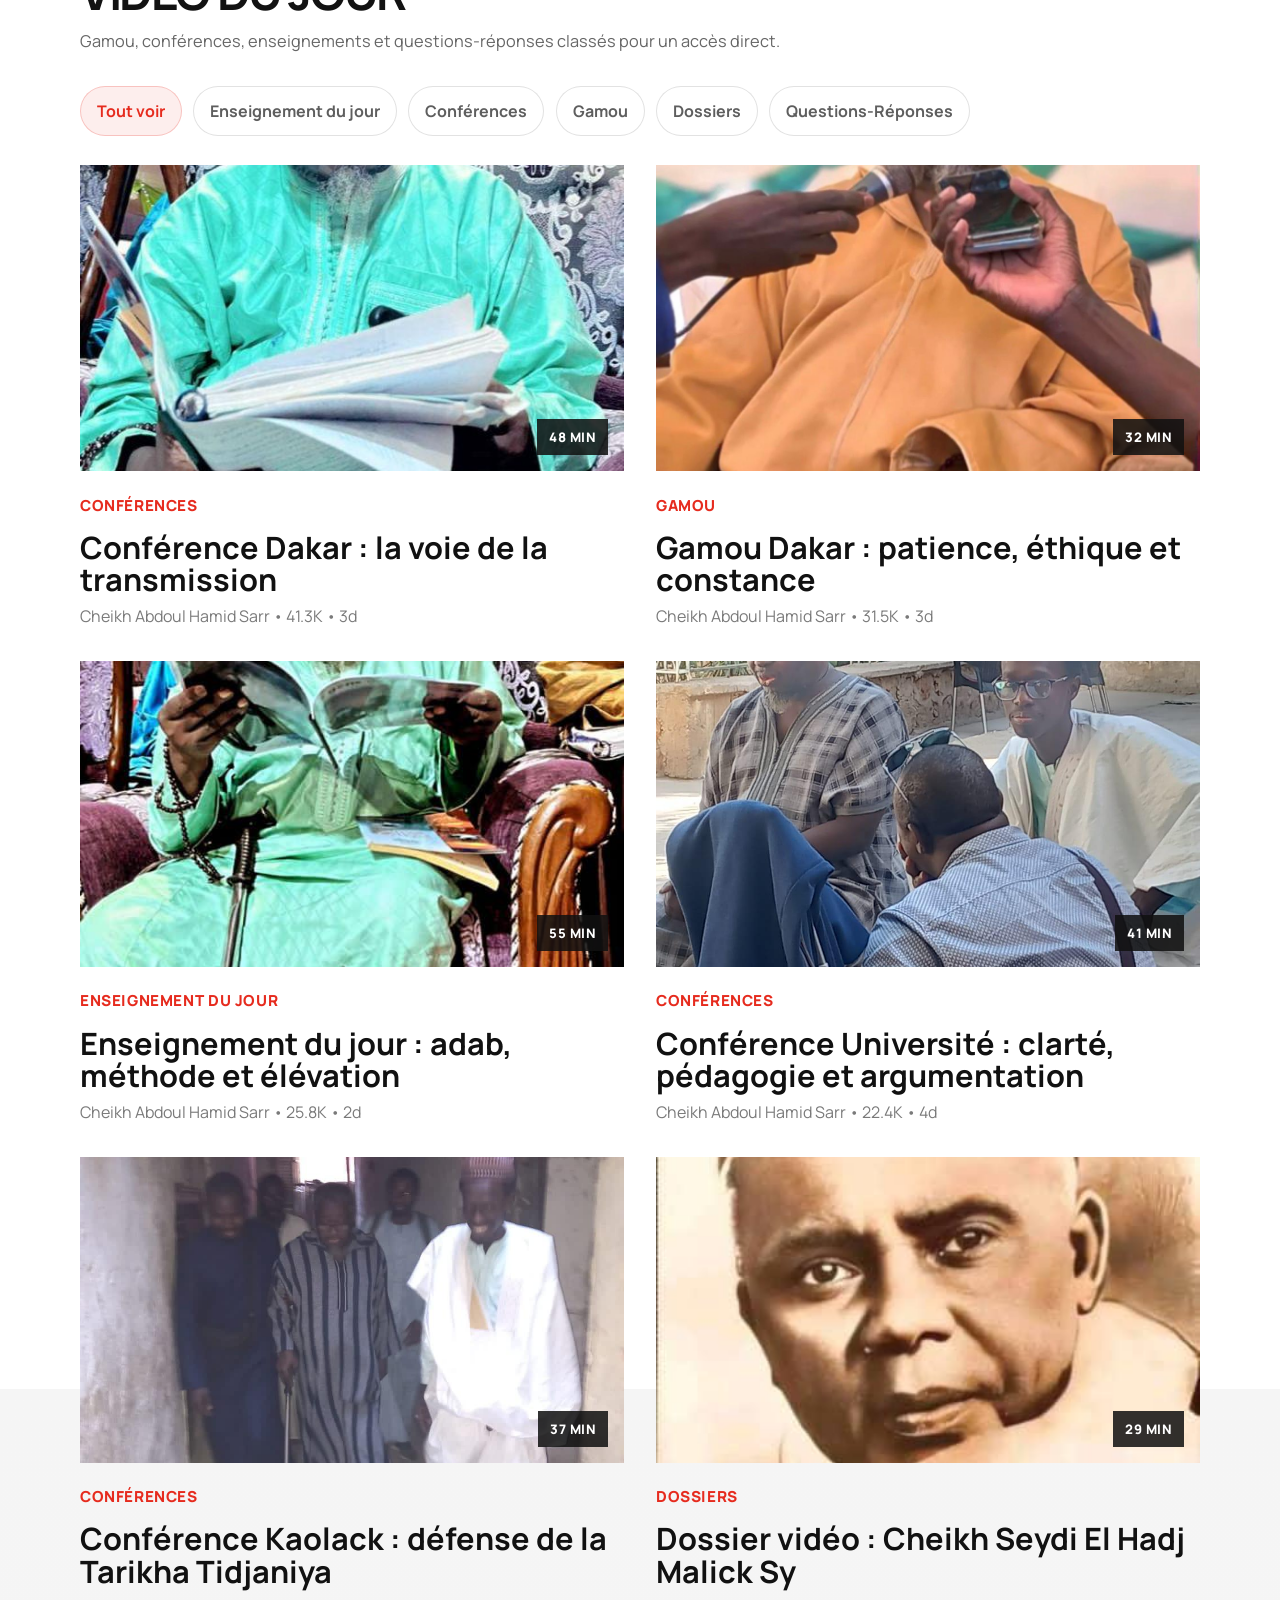
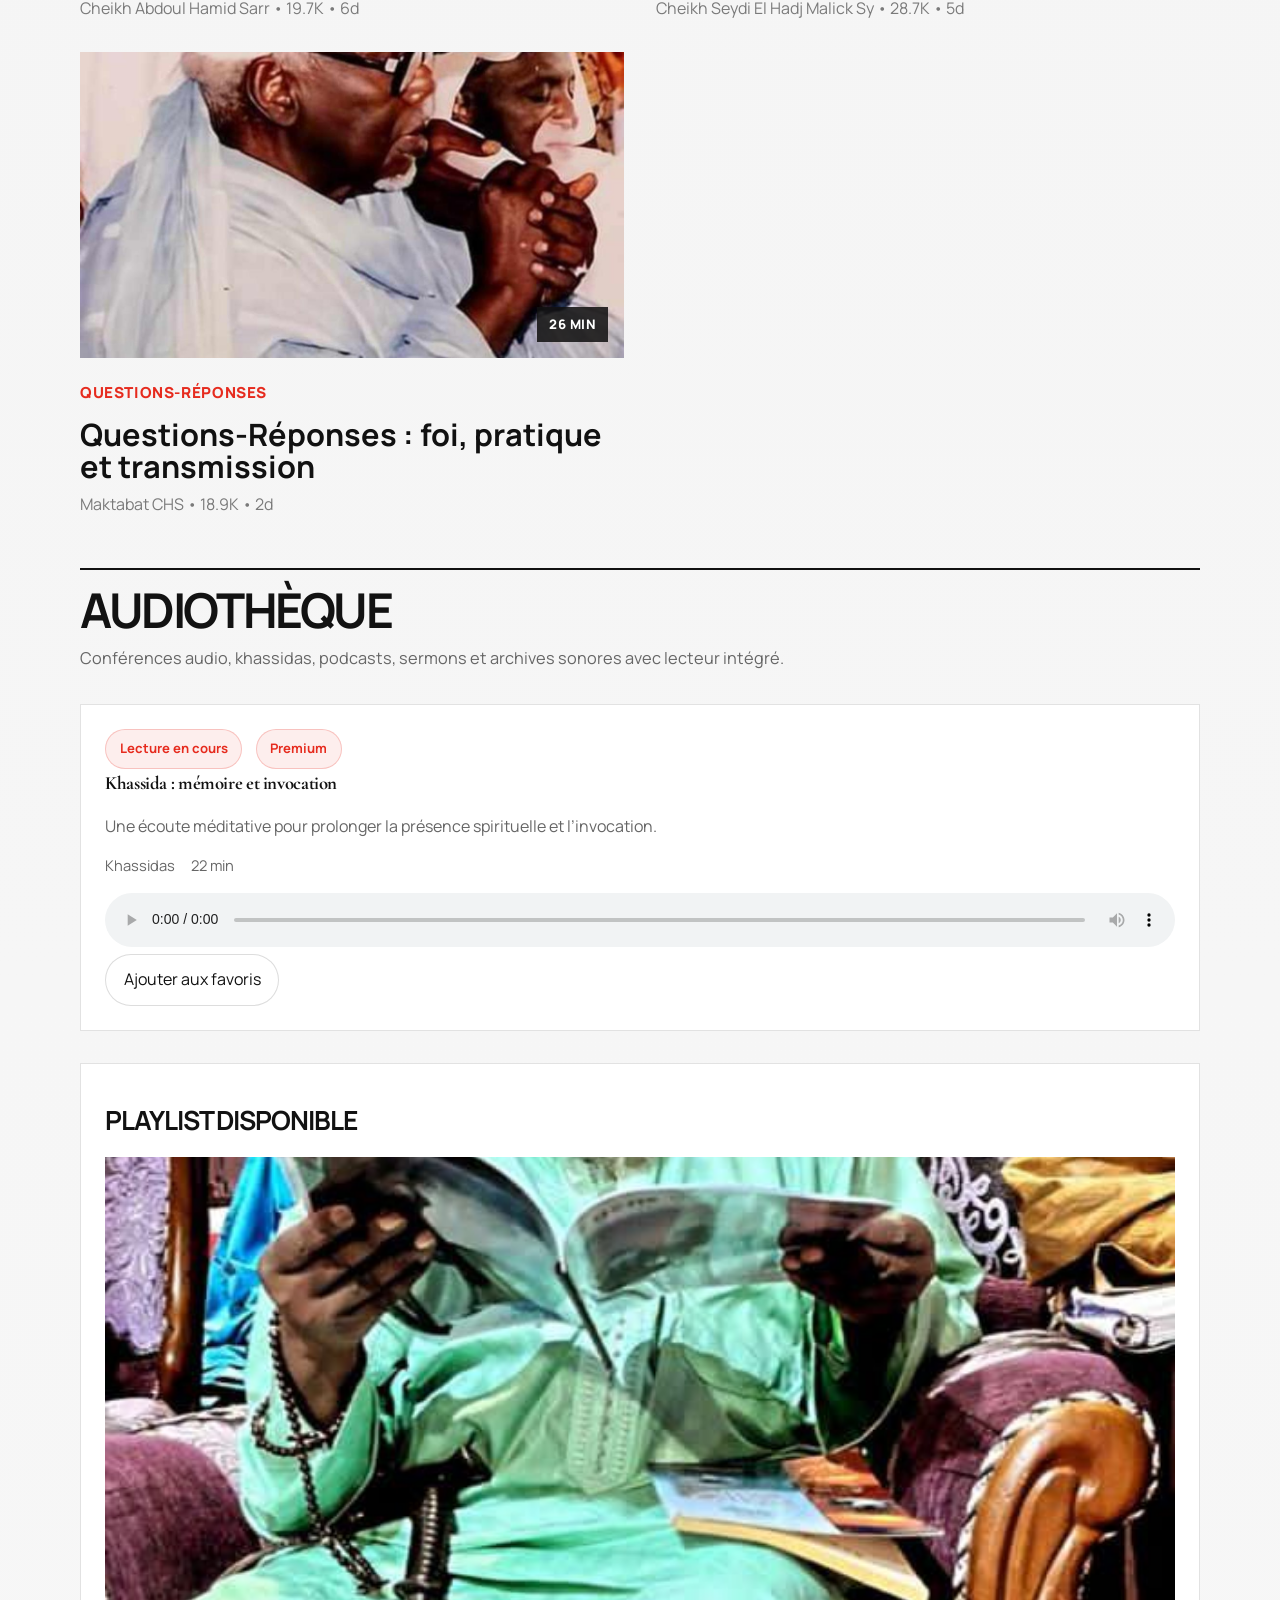
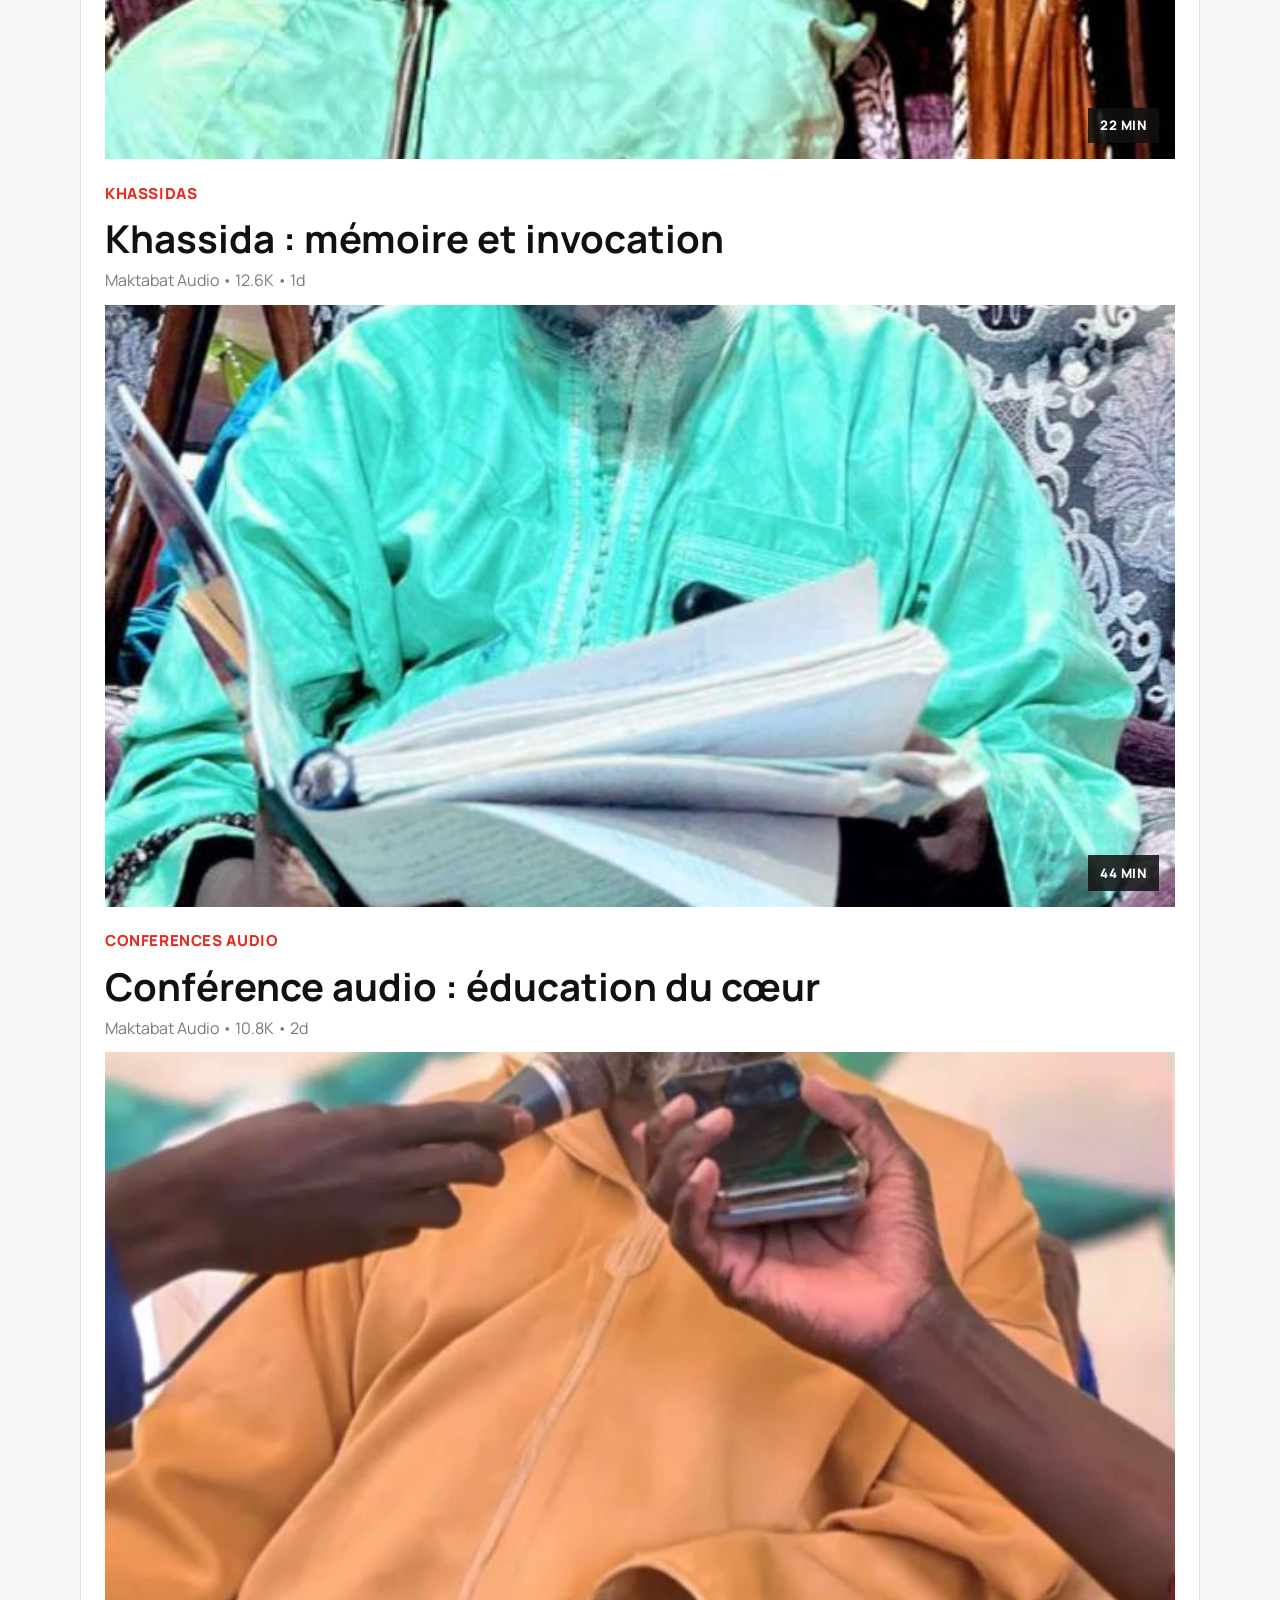
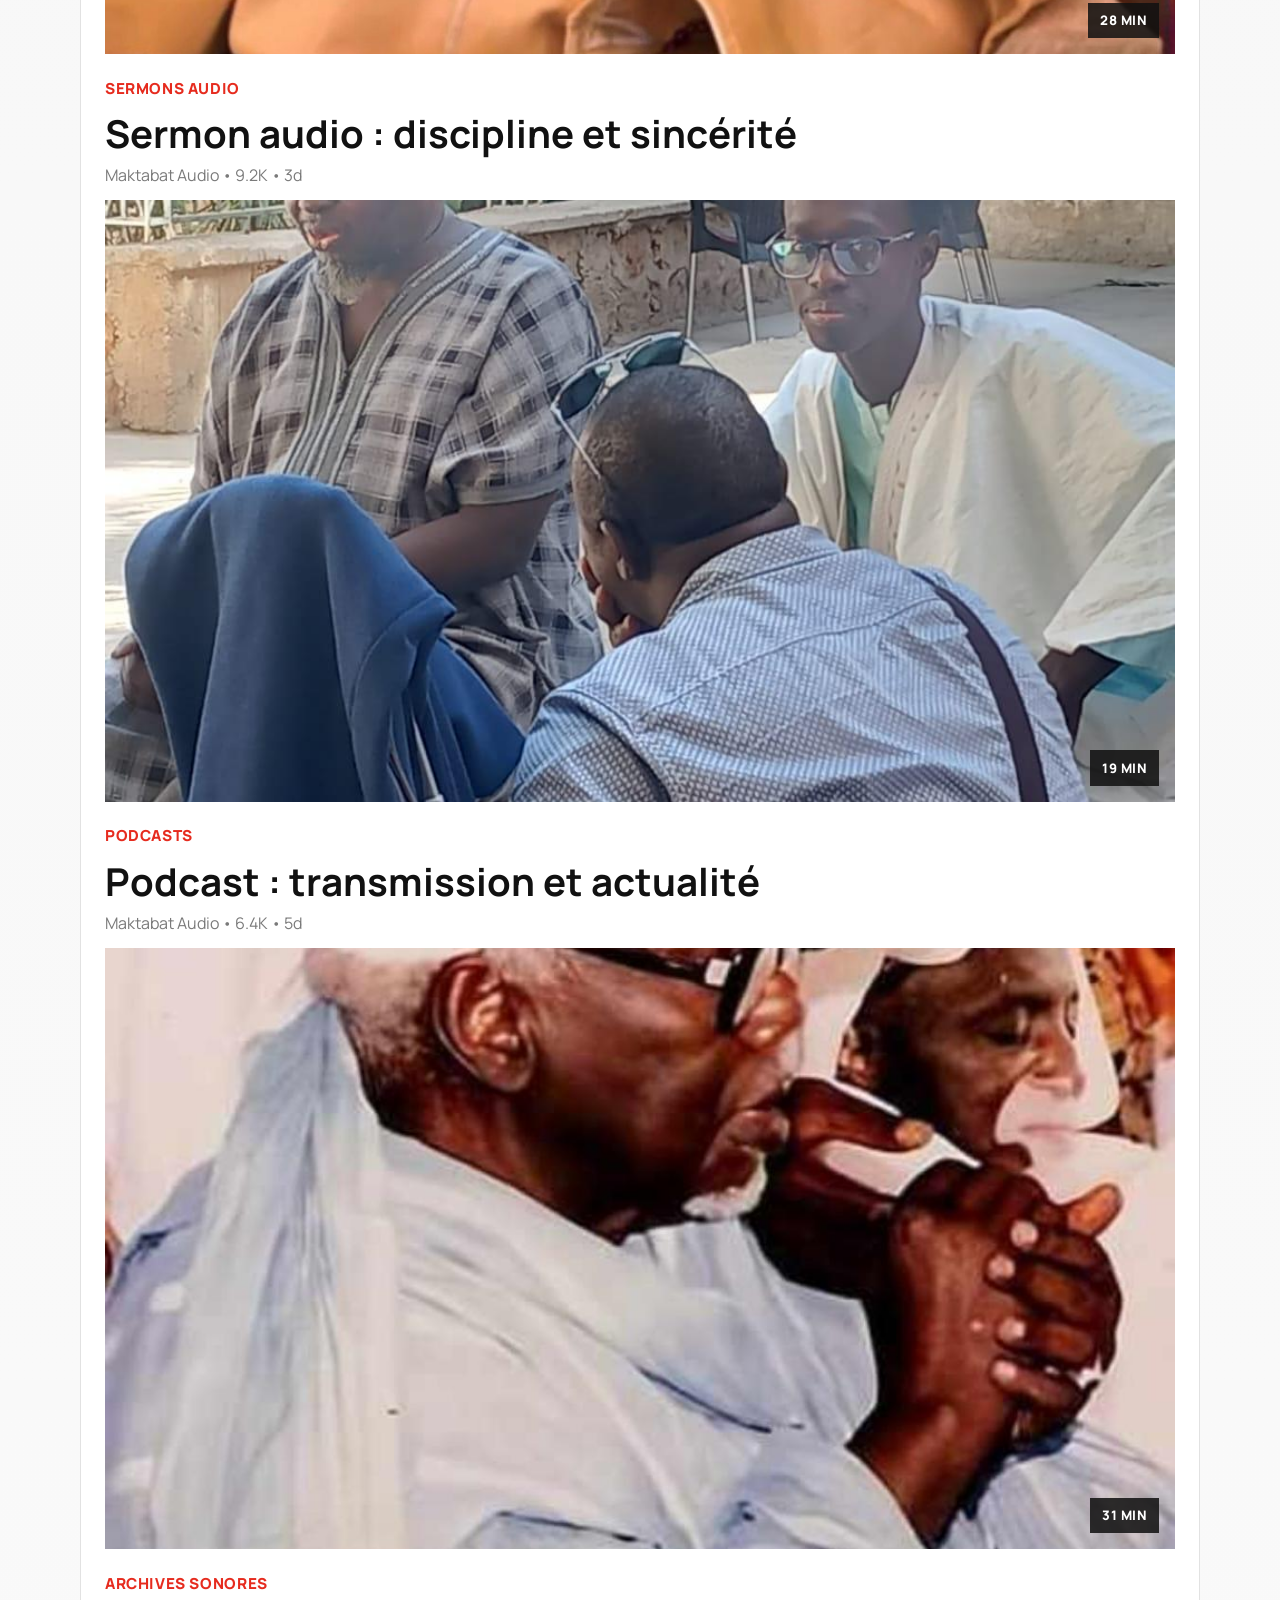
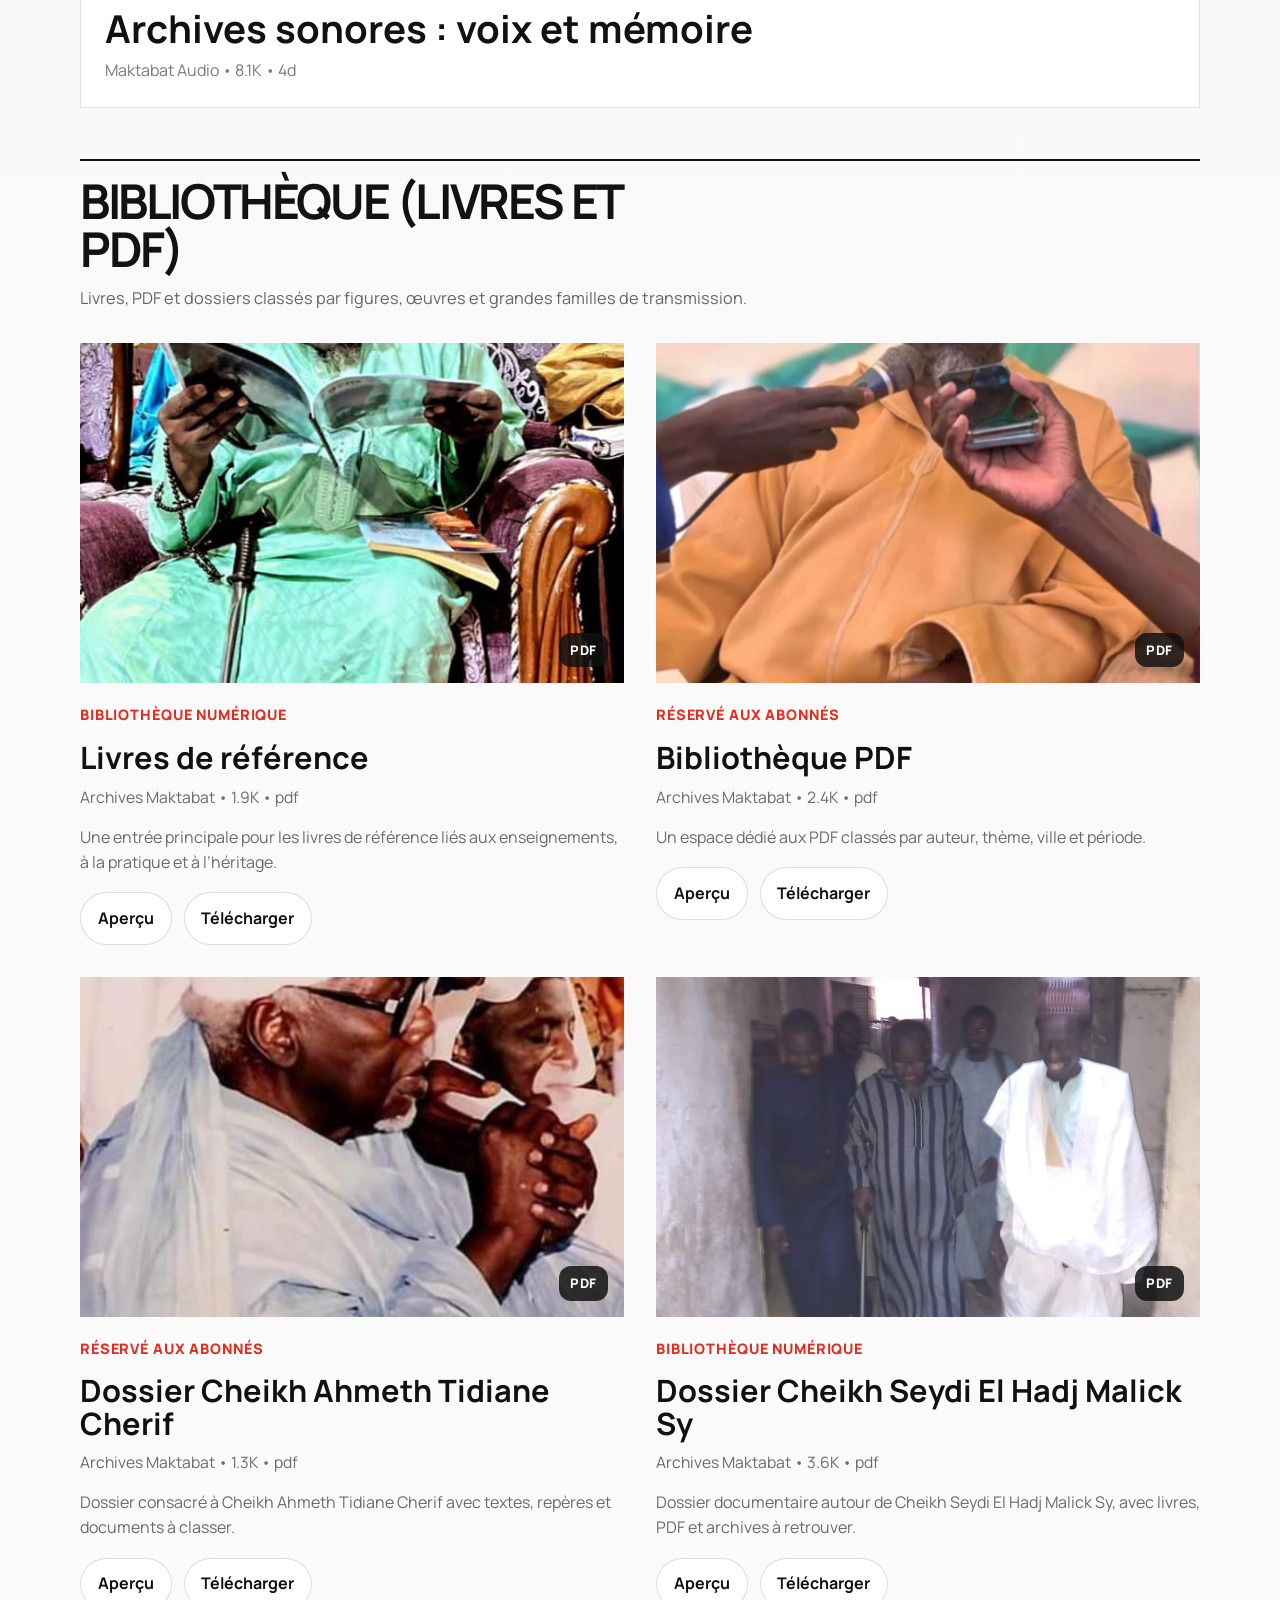
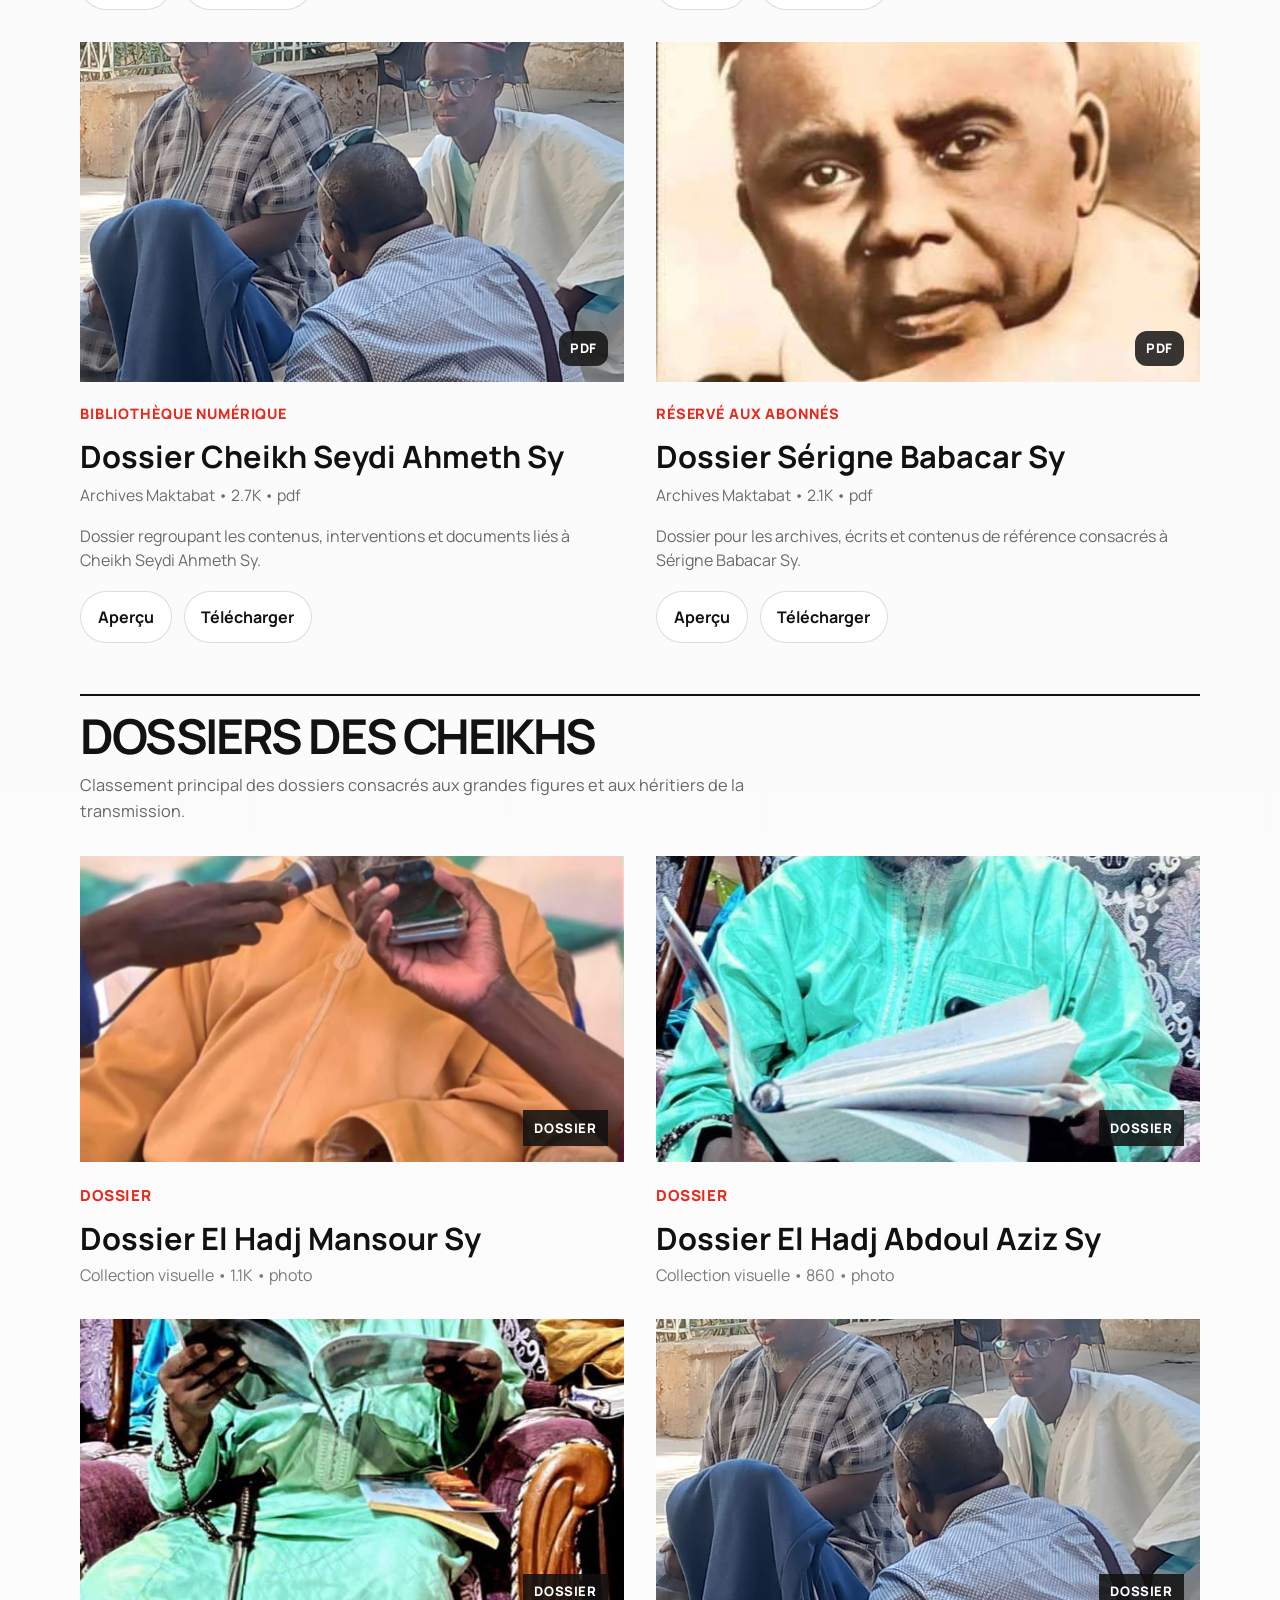
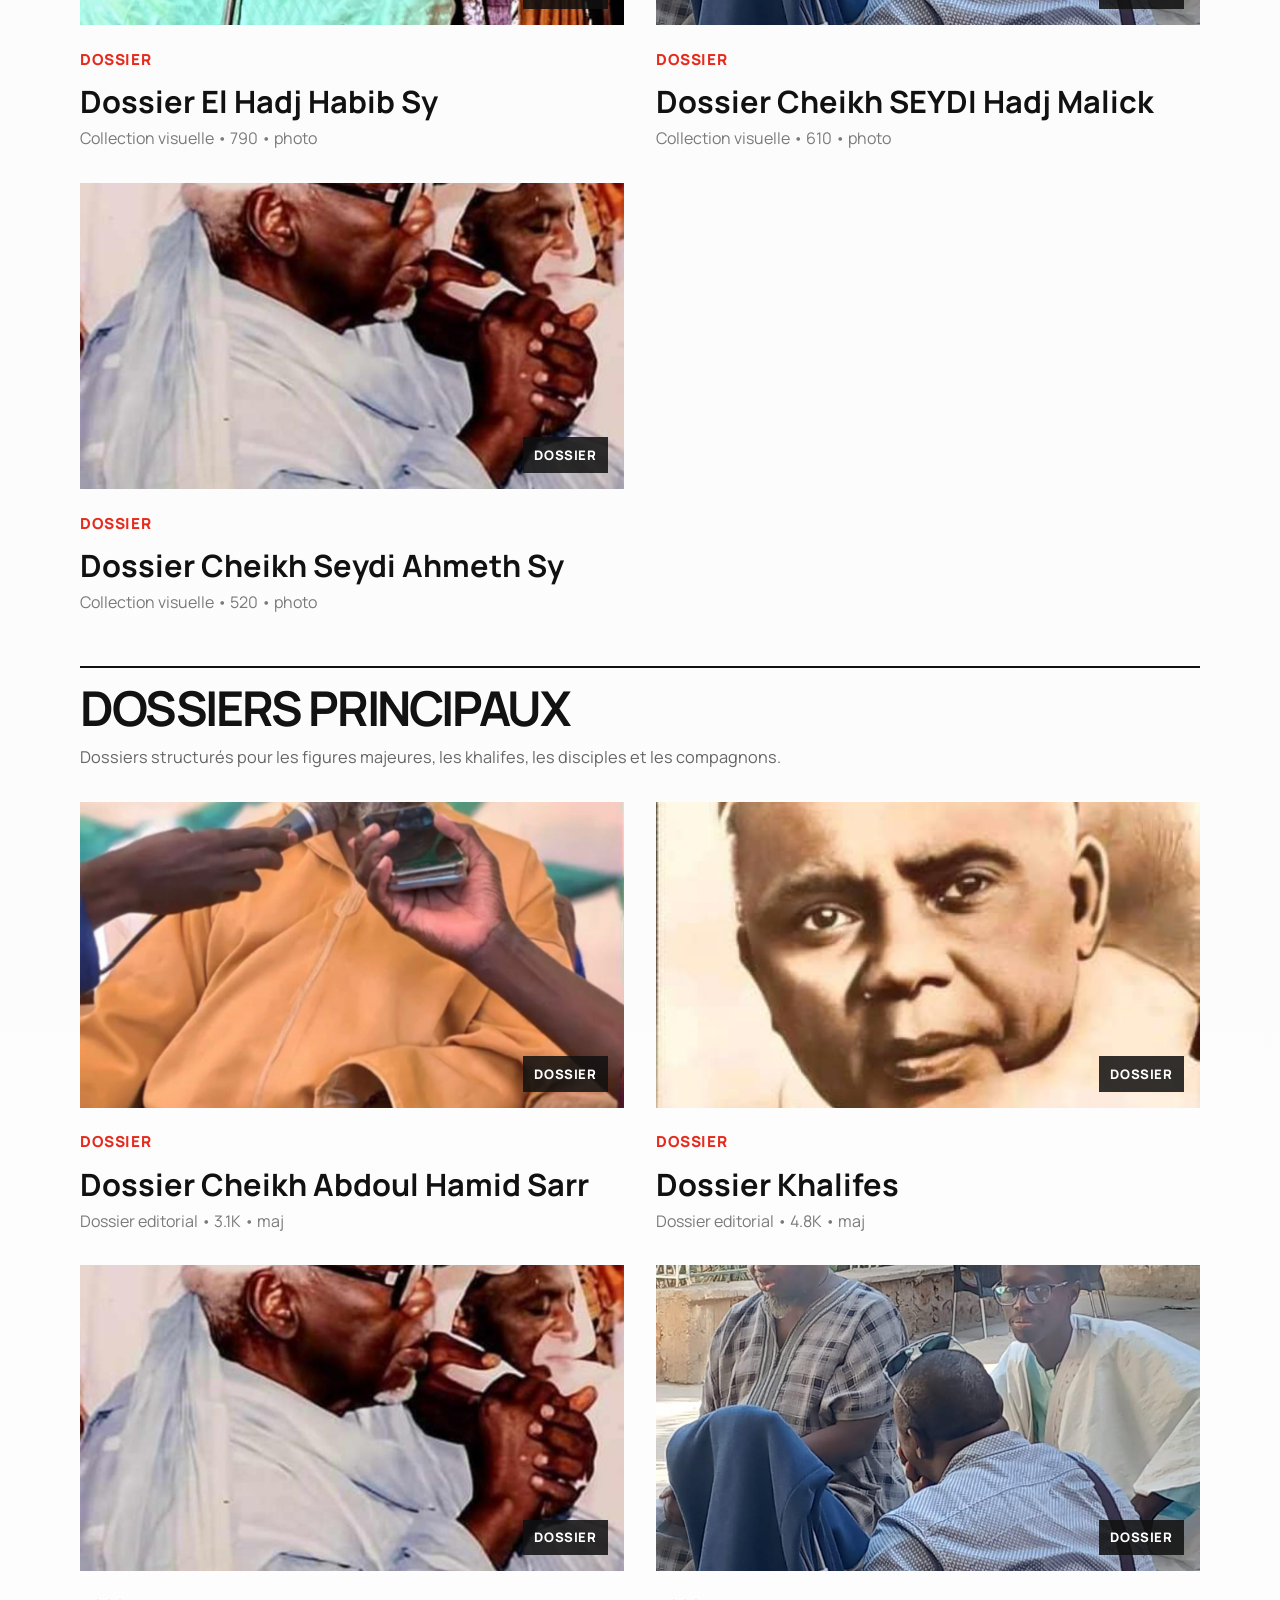
==== commit 2a50dae3: "Clean homepage header and replace marketing sections" ====
--- a/index.html
+++ b/index.html
@@ -47,13 +47,6 @@
   <div class="site-shell">
     <header class="site-header">
       <div class="top-ribbon"></div>
-      <div class="top-banner container">
-        <div class="top-banner__panel">
-          <strong class="top-banner__brand">Maktabat Business</strong>
-          <p data-i18n="topBanner">La bibliothèque officielle des enseignements, conférences et archives spirituelles premium.</p>
-        </div>
-        <button class="ghost-pill" id="notifyToggle" type="button" data-i18n="notify">Explorer</button>
-      </div>
 
       <div class="header-inner container">
         <button class="menu-toggle" id="menuToggle" type="button" aria-label="Ouvrir le menu">
@@ -70,14 +63,15 @@
         </a>
 
         <nav class="nav" id="primaryNav">
-          <a href="#home" data-i18n="navHome">Accueil</a>
-          <a href="#video" data-i18n="navVideo">Vidéothèque</a>
-          <a href="#audio" data-i18n="navAudio">Audiothèque</a>
-          <a href="#library" data-i18n="navLibrary">Bibliothèque</a>
-          <a href="#gallery" data-i18n="navGallery">Galerie</a>
-          <a href="#biographies" data-i18n="navBio">Biographies</a>
-          <a href="#subscription" data-i18n="navSubscription">Abonnement</a>
-          <a href="#admin" data-i18n="navAdmin">Administration</a>
+          <a href="#home">Accueil</a>
+          <a href="#featured">Enseignement du jour</a>
+          <a href="#video">Vidéo du jour</a>
+          <a href="#audio">Audiothèque</a>
+          <a href="#library">Livres et PDF</a>
+          <a href="#gallery">Dossiers</a>
+          <a href="#moukhadam">Moukhadam</a>
+          <a href="#gamou">Gamou</a>
+          <a href="#conferences">Conférences</a>
         </nav>
 
         <div class="header-actions">
@@ -94,7 +88,6 @@
             <span class="icon-toggle__circle"></span>
           </button>
           <button class="secondary-button compact" id="openAuthHeader" type="button" data-i18n="headerSignIn">SIGN IN</button>
-          <a class="primary-button compact" href="#subscription" data-i18n="headerSubscribe">SUBSCRIBE</a>
         </div>
       </div>
     </header>
@@ -120,15 +113,14 @@
         </div>
 
         <div class="hero-copy" data-reveal>
-          <p class="eyebrow" data-i18n="heroEyebrow">ENSEIGNEMENT A LA UNE</p>
-          <h1 data-i18n="heroTitle">Transmission, excellence et mémoire vivante</h1>
-          <p class="hero-subtitle" data-i18n="heroSubtitle">
+          <p class="eyebrow">ENSEIGNEMENT A LA UNE</p>
+          <h1>Transmission, excellence et mémoire vivante</h1>
+          <p class="hero-subtitle">
             Cheikh Abdoul Hamid Sarr • Bibliothèque officielle • Nouvel enseignement disponible.
           </p>
 
           <div class="hero-actions">
-            <a class="primary-button" href="#video" data-i18n="heroPrimary">Découvrir</a>
-            <button class="secondary-button" id="openAuthHero" type="button" data-i18n="heroSecondary">S’abonner</button>
+            <a class="primary-button" href="#video">Découvrir</a>
           </div>
 
           <form class="hero-search" id="heroSearchForm">
@@ -151,11 +143,10 @@
       <section class="featured container" id="featured">
         <div class="section-heading" data-reveal>
           <div>
-            <p class="eyebrow" data-i18n="featuredEyebrow">Nouveautés</p>
-            <h2 data-i18n="featuredTitle">Nouveautés de la Maktabat</h2>
-          </div>
-          <p data-i18n="featuredText">
-            Les derniers enseignements publiés, dans une présentation éditoriale claire, premium et rapide à parcourir.
+            <h2>Enseignement du jour</h2>
+          </div>
+          <p>
+            Une sélection mise en avant pour l’écoute, l’étude et la transmission.
           </p>
         </div>
         <div class="editorial-feed editorial-feed--single featured-feed" id="featuredRail" data-reveal></div>
@@ -175,11 +166,10 @@
       <section class="content-section container" id="video">
         <div class="section-heading" data-reveal>
           <div>
-            <p class="eyebrow" data-i18n="videoEyebrow">Vidéothèque</p>
-            <h2 data-i18n="videoTitle">Les enseignements en grand format</h2>
-          </div>
-          <p data-i18n="videoText">
-            Conférences, sermons, défense de l’Islam et de la Tarikha Tidjaniya, histoire et questions-réponses.
+            <h2>Vidéo du jour</h2>
+          </div>
+          <p>
+            Gamou, conférences, enseignements et questions-réponses classés pour un accès direct.
           </p>
         </div>
         <div class="chip-row" id="videoFilters" data-reveal></div>
@@ -231,11 +221,10 @@
       <section class="content-section container" id="library">
         <div class="section-heading" data-reveal>
           <div>
-            <p class="eyebrow" data-i18n="libraryEyebrow">Bibliothèque numérique</p>
-            <h2 data-i18n="libraryTitle">Articles, livres, manuscrits et documents historiques</h2>
-          </div>
-          <p data-i18n="libraryText">
-            Une bibliothèque structurée pour la lecture, l’annotation, la consultation rapide et le téléchargement selon l’abonnement.
+            <h2>Bibliothèque (livres et PDF)</h2>
+          </div>
+          <p>
+            Livres, PDF et dossiers classés par figures, œuvres et grandes familles de transmission.
           </p>
         </div>
         <div class="documents-grid editorial-feed editorial-feed--three" id="documentsGrid" data-reveal></div>
@@ -244,11 +233,10 @@
       <section class="content-section container" id="gallery">
         <div class="section-heading" data-reveal>
           <div>
-            <p class="eyebrow" data-i18n="galleryEyebrow">Galerie photos</p>
-            <h2 data-i18n="galleryTitle">Archives visuelles et mémoire historique</h2>
-          </div>
-          <p data-i18n="galleryText">
-            Photos historiques, événements, rencontres et instants marquants autour des enseignements.
+            <h2>Dossiers des Cheikhs</h2>
+          </div>
+          <p>
+            Classement principal des dossiers consacrés aux grandes figures et aux héritiers de la transmission.
           </p>
         </div>
         <div class="gallery-grid editorial-feed editorial-feed--three" id="galleryGrid" data-reveal></div>
@@ -257,157 +245,122 @@
       <section class="content-section container" id="biographies">
         <div class="section-heading" data-reveal>
           <div>
-            <p class="eyebrow" data-i18n="bioEyebrow">Biographies</p>
-            <h2 data-i18n="bioTitle">Les figures clés de l’héritage spirituel</h2>
-          </div>
-          <p data-i18n="bioText">
-            Des pages dédiées à Cheikh Abdoul Hamid Sarr, Cheikh Seydi El Hadj Malick Sy, aux khalifes, disciples et compagnons.
+            <h2>Dossiers principaux</h2>
+          </div>
+          <p>
+            Dossiers structurés pour les figures majeures, les khalifes, les disciples et les compagnons.
           </p>
         </div>
         <div class="bios-grid editorial-feed editorial-feed--two" id="bioGrid" data-reveal></div>
       </section>
 
-      <section class="content-section container" id="subscription">
-        <div class="section-heading" data-reveal>
-          <div>
-            <p class="eyebrow" data-i18n="subscriptionEyebrow">Système d’abonnement</p>
-            <h2 data-i18n="subscriptionTitle">Un accès premium simple, accessible et prêt à évoluer</h2>
-          </div>
-          <p data-i18n="subscriptionText">
-            Déverrouillez les contenus premium, la bibliothèque complète et les téléchargements avec une tarification claire.
+      <section class="content-section container" id="moukhadam">
+        <div class="section-heading" data-reveal>
+          <div>
+            <h2>Dossiers Moukhadam</h2>
+          </div>
+          <p>
+            Deux grands ensembles avec des sous-dossiers pour chaque Moukhadam et leurs archives associées.
           </p>
         </div>
 
         <div class="subscription-layout">
           <article class="pricing-card panel" data-reveal>
-            <span class="pill" data-i18n="priceBadge">Offre mensuelle</span>
-            <div class="price-line">
-              <strong>500 FCFA</strong>
-              <span data-i18n="pricePerMonth">par mois</span>
-            </div>
-            <p data-i18n="subscriptionLead">
-              L’offre idéale pour accéder aux vidéos premium, aux archives audio et aux documents réservés aux abonnés.
+            <span class="pill">Dossier</span>
+            <h3>Dossier Moukhadam Cheikh Ahmeth Tidiane Cherif</h3>
+            <p>
+              Ce dossier regroupe les sous-dossiers dédiés à chaque Moukhadam, avec les repères utiles pour l’étude et le classement.
             </p>
             <ul class="benefit-list">
-              <li data-i18n="subscriptionBenefitOne">Accès aux vidéos premium</li>
-              <li data-i18n="subscriptionBenefitTwo">Audiothèque complète et archives sonores</li>
-              <li data-i18n="subscriptionBenefitThree">Téléchargement des documents autorisés</li>
-              <li data-i18n="subscriptionBenefitFour">Historique, favoris et continuer la lecture</li>
+              <li>Sous-dossiers pour chaque Moukhadam</li>
+              <li>Enseignements, conférences et repères</li>
+              <li>Textes, notes et archives de transmission</li>
             </ul>
-            <div class="hero-actions">
-              <button class="primary-button" id="pricingSubscribe" type="button" data-i18n="subscriptionPrimary">Commencer l’abonnement</button>
-              <button class="secondary-button" id="pricingContact" type="button" data-i18n="subscriptionSecondary">Contacter l’équipe</button>
-            </div>
           </article>
 
           <article class="payment-card panel" data-reveal>
-            <h3 data-i18n="paymentTitle">Moyens de paiement pris en charge</h3>
-            <div class="payment-methods">
-              <span class="payment-pill" data-i18n="paymentWave">Wave Sénégal</span>
-              <span class="payment-pill" data-i18n="paymentCard">Carte bancaire</span>
-              <span class="payment-pill" data-i18n="paymentMobile">Extension Mobile Money</span>
-            </div>
-            <p data-i18n="paymentText">
-              Le design est déjà prêt pour brancher un tunnel de paiement sécurisé et faire évoluer les méthodes de paiement dans le futur.
+            <h3>Dossier Moukhadam Cheikh Seydi Hadj Malick Sy</h3>
+            <p>
+              Ce dossier centralise les sous-dossiers par Moukhadam et les éléments utiles pour naviguer dans l’héritage de cette chaîne.
             </p>
-            <div class="security-grid">
-              <article>
-                <strong data-i18n="securityOneTitle">Rapide</strong>
-                <span data-i18n="securityOneText">Chargement optimisé pour mobile et desktop</span>
-              </article>
-              <article>
-                <strong data-i18n="securityTwoTitle">Sécurisé</strong>
-                <span data-i18n="securityTwoText">Architecture prête pour authentification et paiement</span>
-              </article>
-              <article>
-                <strong data-i18n="securityThreeTitle">Référencé</strong>
-                <span data-i18n="securityThreeText">SEO pensé dès la structure de la page</span>
-              </article>
-            </div>
-          </article>
-        </div>
-      </section>
-
-      <section class="content-section container" id="accounts">
-        <div class="section-heading" data-reveal>
-          <div>
-            <p class="eyebrow" data-i18n="accountsEyebrow">Comptes utilisateurs</p>
-            <h2 data-i18n="accountsTitle">Inscription, connexion et expérience personnelle</h2>
-          </div>
-          <p data-i18n="accountsText">
-            Chaque membre retrouve son tableau de bord, son historique de lecture, ses favoris et son espace personnel.
+            <ul class="benefit-list">
+              <li>Sous-dossiers pour chaque Moukhadam</li>
+              <li>Conférences, rappels et classements</li>
+              <li>Archives écrites, audio et vidéo</li>
+            </ul>
+          </article>
+        </div>
+      </section>
+
+      <section class="content-section container" id="gamou">
+        <div class="section-heading" data-reveal>
+          <div>
+            <h2>Gamou</h2>
+          </div>
+          <p>
+            Classement des Gamou par localité pour retrouver rapidement les contenus liés à chaque rassemblement.
           </p>
         </div>
 
         <div class="accounts-layout">
           <article class="account-card panel" data-reveal>
-            <span class="pill" data-i18n="accountStatusLabel">Espace membre</span>
-            <h3 id="accountSummaryTitle" data-i18n="accountGuestTitle">Créez votre compte pour démarrer</h3>
-            <p id="accountSummaryText" data-i18n="accountGuestText">
-              Inscription, connexion et mot de passe oublié sont déjà prévus dans l’interface.
-            </p>
-            <div class="hero-actions">
-              <button class="primary-button" id="accountSignupAction" type="button" data-i18n="accountCtaOne">Créer un compte</button>
-              <button class="secondary-button" id="accountSigninAction" type="button" data-i18n="accountCtaTwo">Se connecter</button>
-            </div>
+            <span class="pill">Villes</span>
+            <h3>Classement Gamou</h3>
+            <ul class="benefit-list">
+              <li>Gamou Dakar</li>
+              <li>Gamou Kaolack</li>
+              <li>Gamou Thiès</li>
+              <li>Gamou Tivaoune</li>
+            </ul>
           </article>
 
           <article class="dashboard-shell panel" data-reveal>
-            <div class="dashboard-shell__header">
-              <div>
-                <span class="pill" data-i18n="dashboardEyebrow">Tableau de bord personnel</span>
-                <h3 id="dashboardGreeting">Bonjour, invité</h3>
-              </div>
-              <span class="status-badge" data-i18n="dashboardStatus">Prévisualisation</span>
-            </div>
-
-            <div class="dashboard-grid">
-              <section>
-                <h4 data-i18n="historyTitle">Historique de lecture</h4>
-                <div class="dashboard-list" id="historyList"></div>
-              </section>
-              <section>
-                <h4 data-i18n="favoritesTitle">Favoris</h4>
-                <div class="dashboard-list" id="favoritesList"></div>
-              </section>
-              <section>
-                <h4 data-i18n="continueTitle">Continuer la lecture</h4>
-                <div class="dashboard-list" id="continueList"></div>
-              </section>
-            </div>
-          </article>
-        </div>
-      </section>
-
-      <section class="content-section container" id="admin">
-        <div class="section-heading" data-reveal>
-          <div>
-            <p class="eyebrow" data-i18n="adminEyebrow">Tableau d’administration</p>
-            <h2 data-i18n="adminTitle">Un cockpit éditorial prêt pour la gestion complète</h2>
-          </div>
-          <p data-i18n="adminText">
-            Gestion des contenus, abonnements, utilisateurs et statistiques dans une seule interface.
+            <span class="pill">Autres localités</span>
+            <h3>Suite des Gamou</h3>
+            <ul class="benefit-list">
+              <li>Gamou Paal</li>
+              <li>Gamou Ndar</li>
+              <li>Archives complémentaires par zone</li>
+              <li>Repères pour classer les éditions</li>
+            </ul>
+          </article>
+        </div>
+      </section>
+
+      <section class="content-section container" id="conferences">
+        <div class="section-heading" data-reveal>
+          <div>
+            <h2>Conférences</h2>
+          </div>
+          <p>
+            Conférences classées par ville, université et lieux de transmission pour retrouver rapidement les séries disponibles.
           </p>
         </div>
 
         <div class="admin-layout">
           <article class="admin-actions panel" data-reveal>
             <div class="admin-actions__grid">
-              <button type="button" class="admin-action" data-i18n="adminActionOne">Ajouter vidéos</button>
-              <button type="button" class="admin-action" data-i18n="adminActionTwo">Ajouter audios</button>
-              <button type="button" class="admin-action" data-i18n="adminActionThree">Ajouter articles</button>
-              <button type="button" class="admin-action" data-i18n="adminActionFour">Ajouter livres PDF</button>
-              <button type="button" class="admin-action" data-i18n="adminActionFive">Gérer utilisateurs</button>
-              <button type="button" class="admin-action" data-i18n="adminActionSix">Gérer abonnements</button>
+              <button type="button" class="admin-action">Conférence Dakar</button>
+              <button type="button" class="admin-action">Conférence Kaolack</button>
+              <button type="button" class="admin-action">Conférence Thiès</button>
+              <button type="button" class="admin-action">Conférence Université</button>
+              <button type="button" class="admin-action">Conférence Pikine</button>
+              <button type="button" class="admin-action">Conférence Ndar</button>
+              <button type="button" class="admin-action">Conférence Parcelle</button>
+              <button type="button" class="admin-action">Conférence Keur Moukhadam</button>
             </div>
           </article>
 
           <article class="admin-stats panel" data-reveal>
             <div class="admin-stats__header">
-              <h3 data-i18n="adminStatsTitle">Statistiques</h3>
-              <span class="pill" data-i18n="adminStatsBadge">Vue plateforme</span>
-            </div>
-            <div class="stats-grid" id="statsGrid"></div>
+              <h3>Repères de classement</h3>
+              <span class="pill">Dossiers</span>
+            </div>
+            <ul class="benefit-list">
+              <li>Séries classées par localité</li>
+              <li>Enseignements, sermons et questions-réponses</li>
+              <li>Accès rapide aux cycles les plus consultés</li>
+            </ul>
           </article>
         </div>
       </section>
--- a/styles.css
+++ b/styles.css
@@ -2463,3 +2463,125 @@
     font-size: clamp(1.7rem, 8vw, 2.35rem);
   }
 }
+
+.top-banner {
+  display: none !important;
+}
+
+.top-ribbon {
+  height: 0.55rem;
+}
+
+.site-header {
+  background: rgba(255, 255, 255, 0.99);
+}
+
+.header-inner {
+  grid-template-columns: auto 1fr;
+  min-height: 72px;
+  gap: 0.4rem;
+}
+
+.brand {
+  position: static;
+  left: auto;
+  top: auto;
+  transform: none;
+  justify-self: center;
+}
+
+.brand-copy strong {
+  font-size: clamp(1.45rem, 3vw, 2.25rem);
+}
+
+.header-actions {
+  display: none;
+}
+
+.menu-toggle {
+  display: inline-flex !important;
+  flex-direction: column;
+  width: 3rem;
+  height: 3rem;
+  gap: 0.18rem;
+}
+
+.menu-toggle span {
+  width: 1.45rem;
+  height: 2.5px;
+  margin: 0.18rem 0;
+}
+
+.nav {
+  top: calc(100% + 0.25rem);
+  left: 0.9rem;
+  right: 0.9rem;
+}
+
+.hero {
+  padding-top: 0.4rem;
+}
+
+.hero-actions {
+  margin-top: 1.2rem;
+}
+
+.featured-feed {
+  margin-top: 0.6rem;
+}
+
+.benefit-list {
+  margin-top: 1.15rem;
+}
+
+.benefit-list li {
+  color: #464646;
+}
+
+.pricing-card strong {
+  font-size: clamp(1.9rem, 4vw, 2.5rem);
+}
+
+.account-card h3,
+.dashboard-shell h3,
+.admin-stats h3,
+.pricing-card h3,
+.payment-card h3 {
+  margin: 0.8rem 0 0.5rem;
+  font-family: "Manrope", sans-serif;
+  font-size: clamp(1.5rem, 2.6vw, 2rem);
+  line-height: 1.05;
+}
+
+.admin-actions__grid {
+  grid-template-columns: repeat(2, minmax(0, 1fr));
+}
+
+.admin-action {
+  min-height: 74px;
+  font-weight: 700;
+}
+
+@media (max-width: 760px) {
+  .top-ribbon {
+    height: 0.42rem;
+  }
+
+  .header-inner {
+    grid-template-columns: auto 1fr;
+    min-height: 64px;
+  }
+
+  .brand-copy strong {
+    font-size: 1.34rem;
+  }
+
+  .nav {
+    left: 0.5rem;
+    right: 0.5rem;
+  }
+
+  .admin-actions__grid {
+    grid-template-columns: 1fr;
+  }
+}
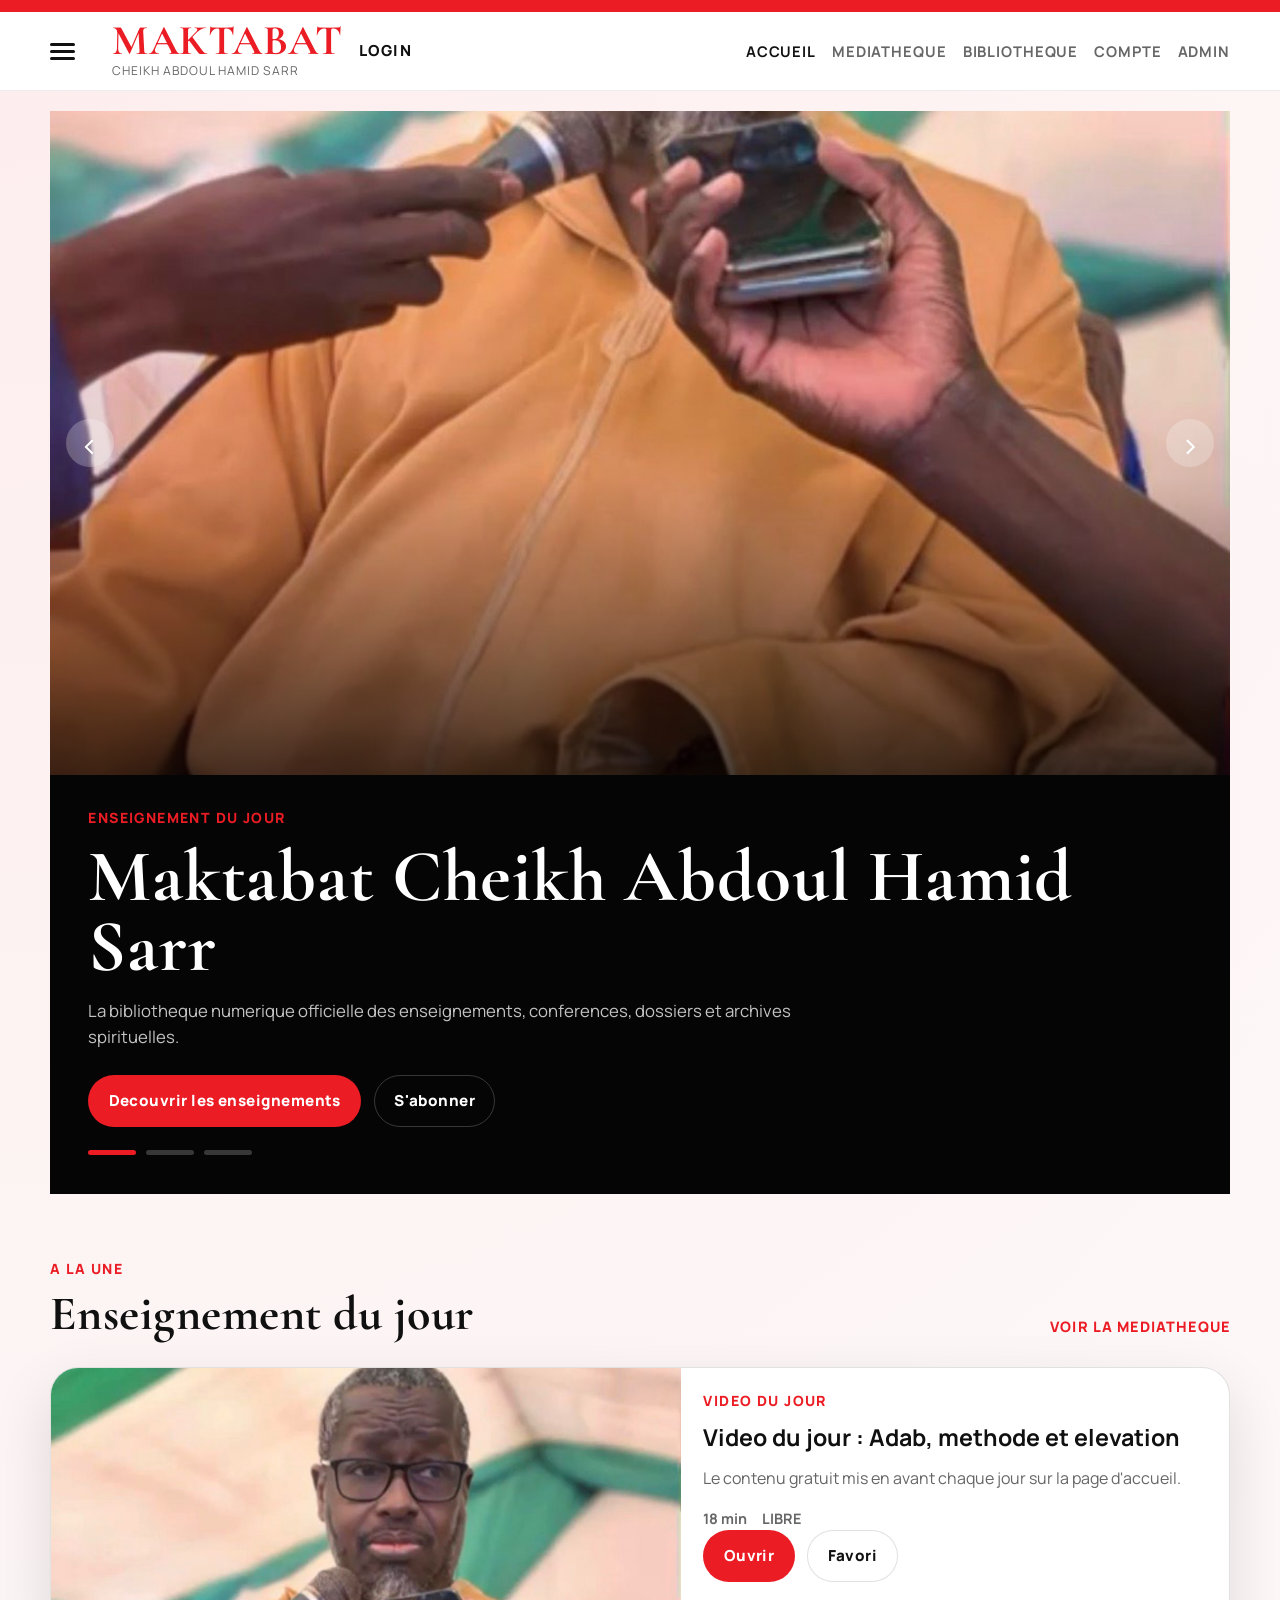
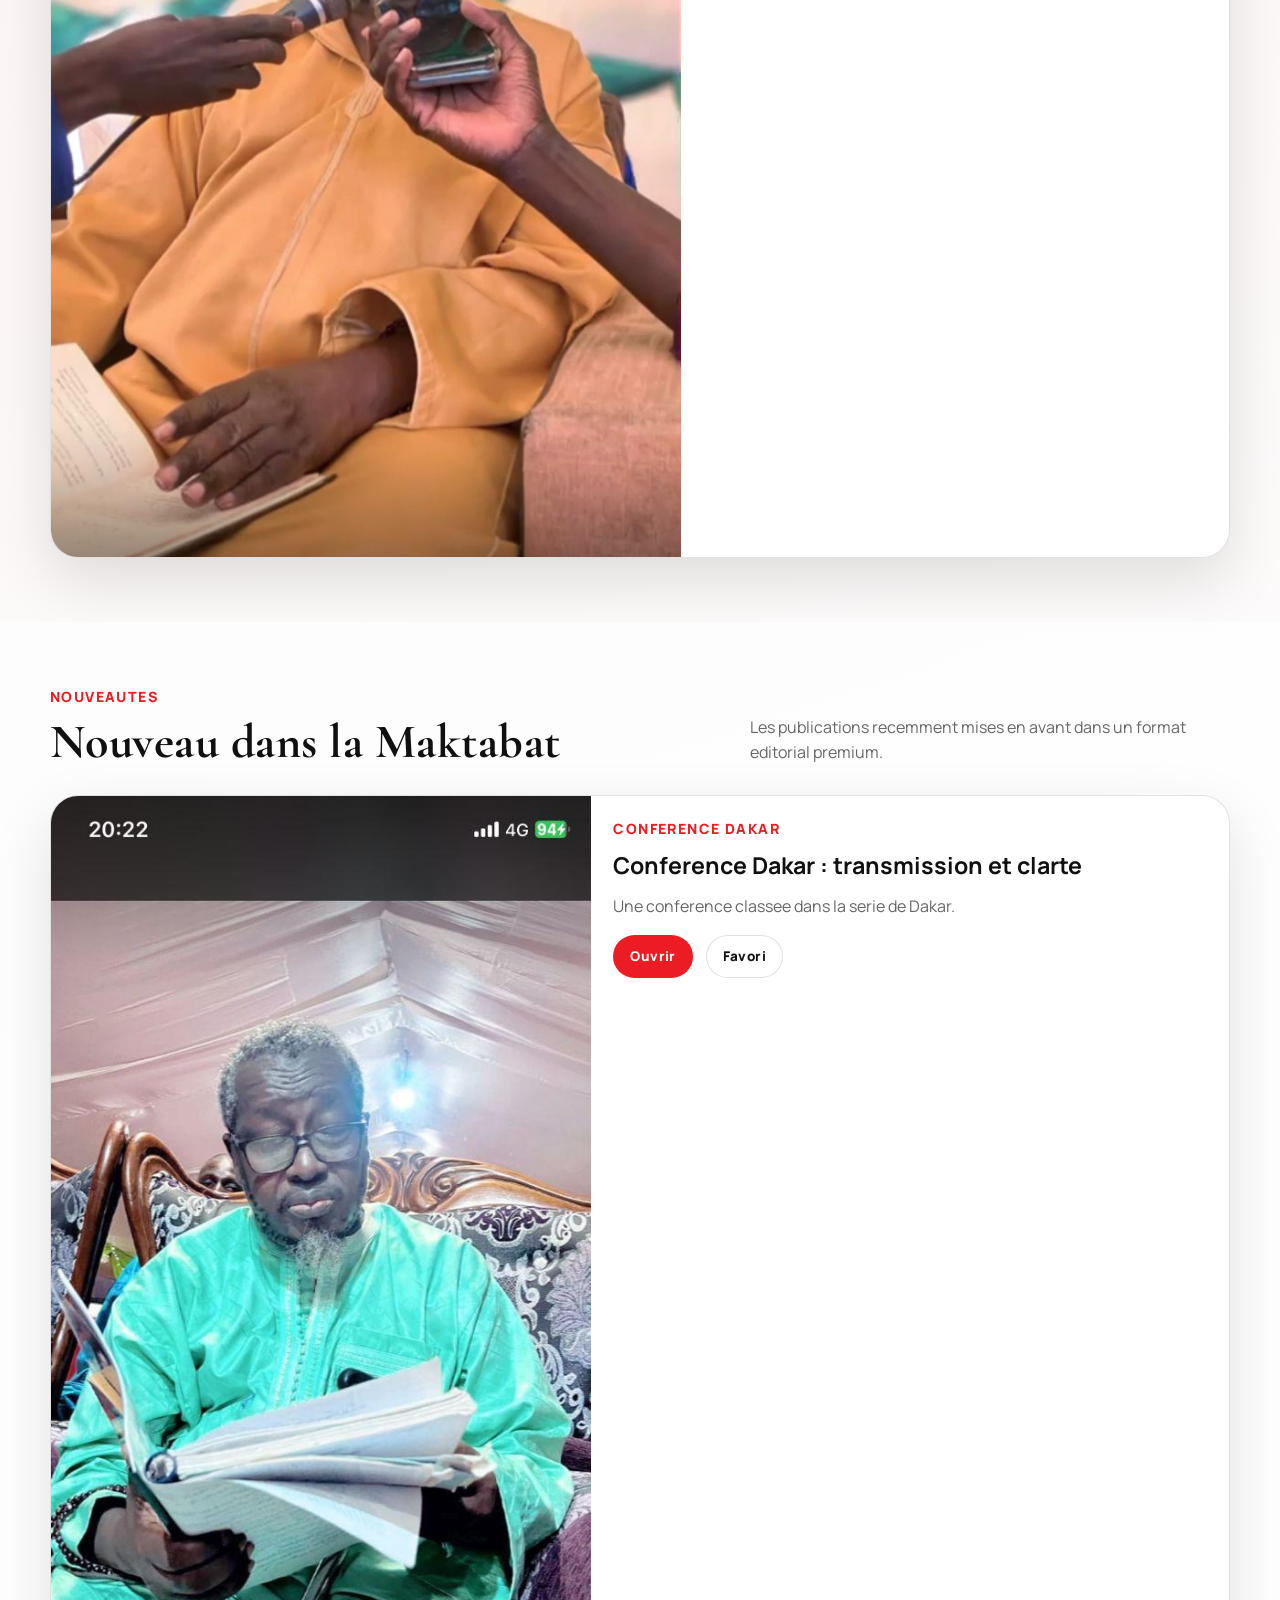
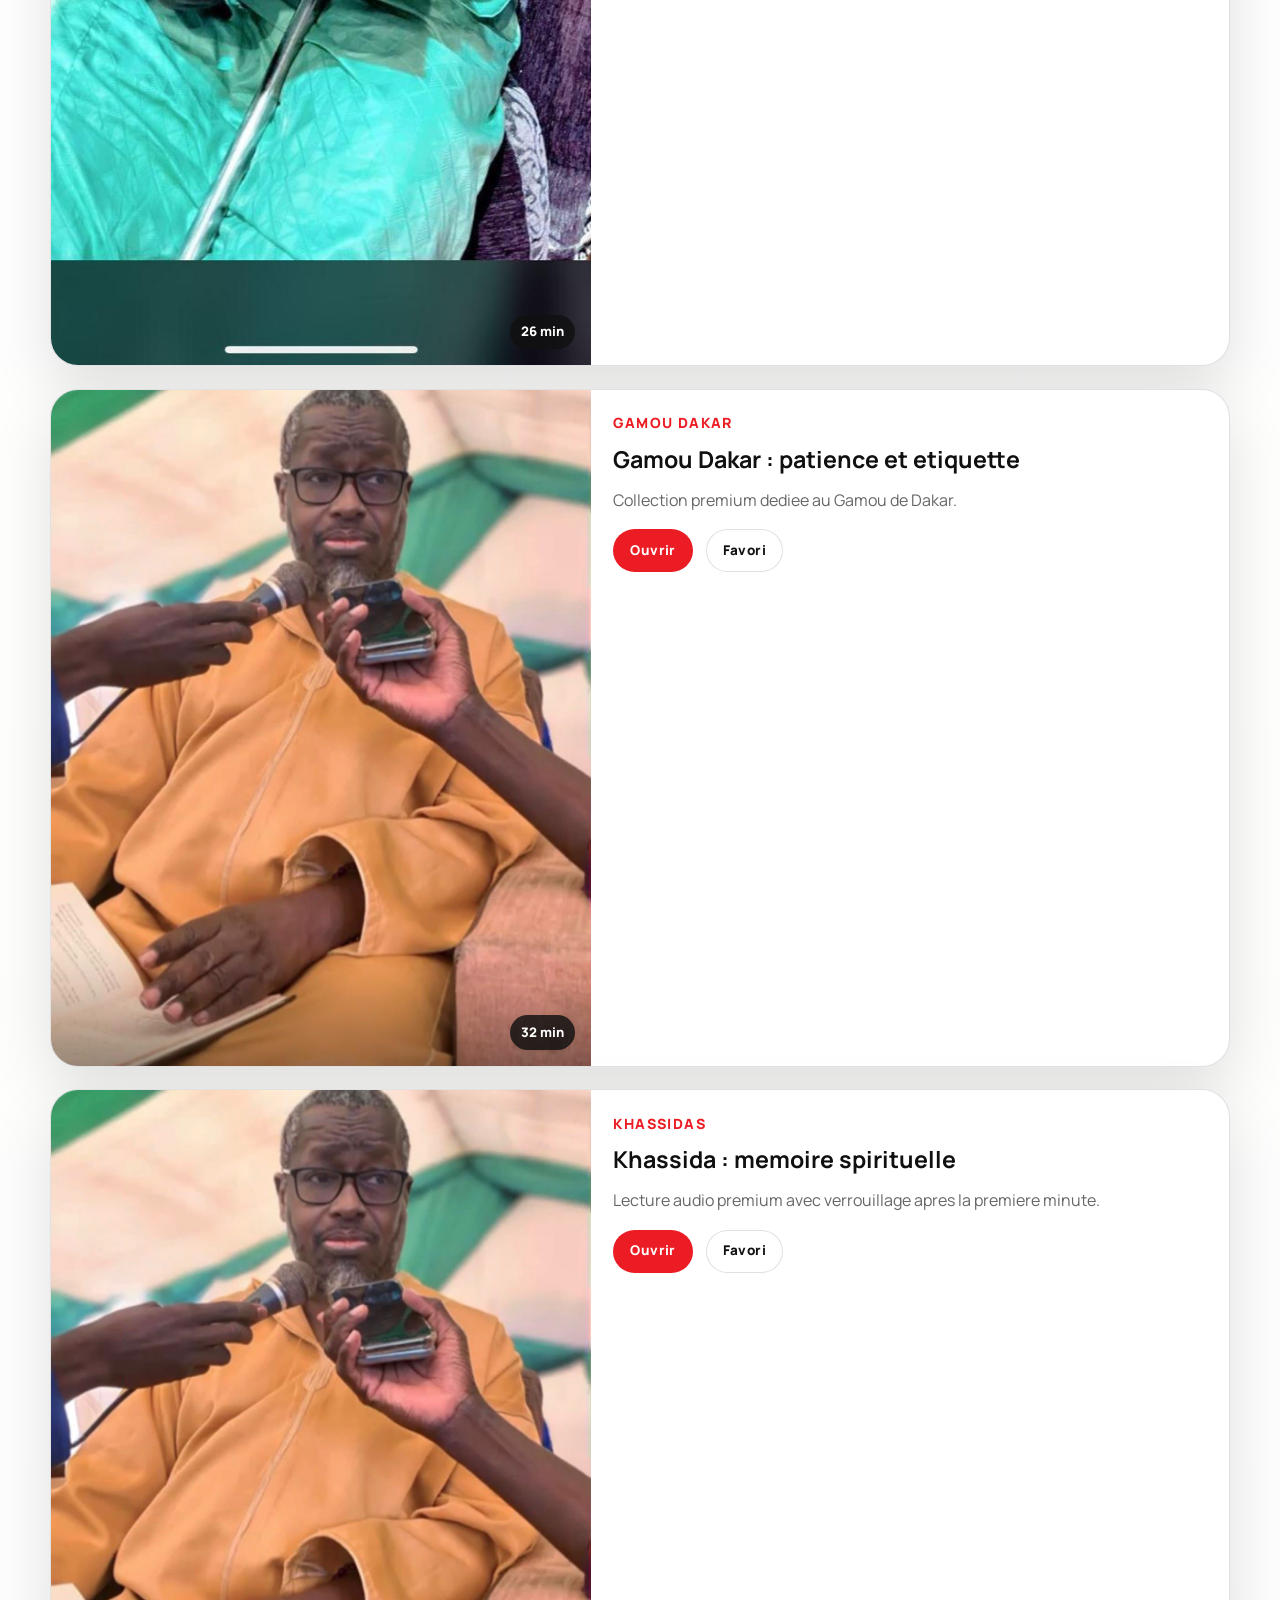
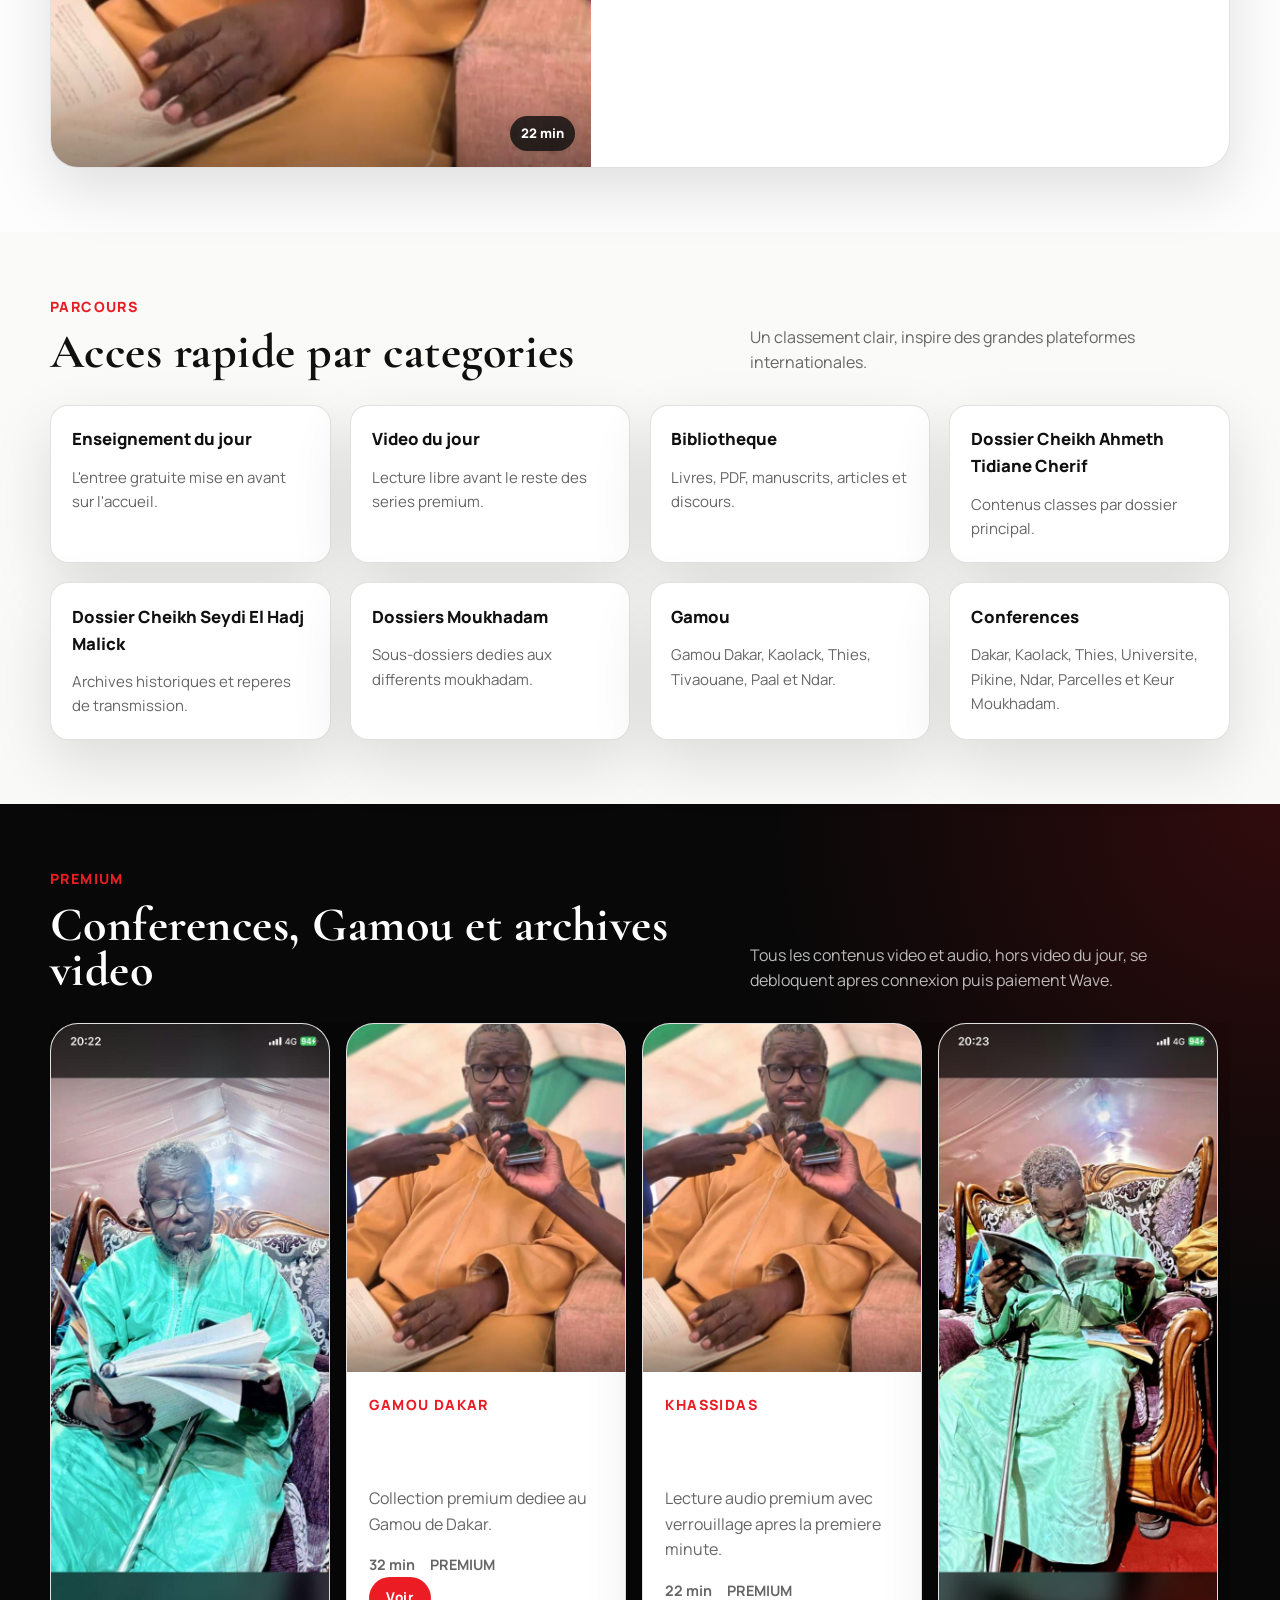
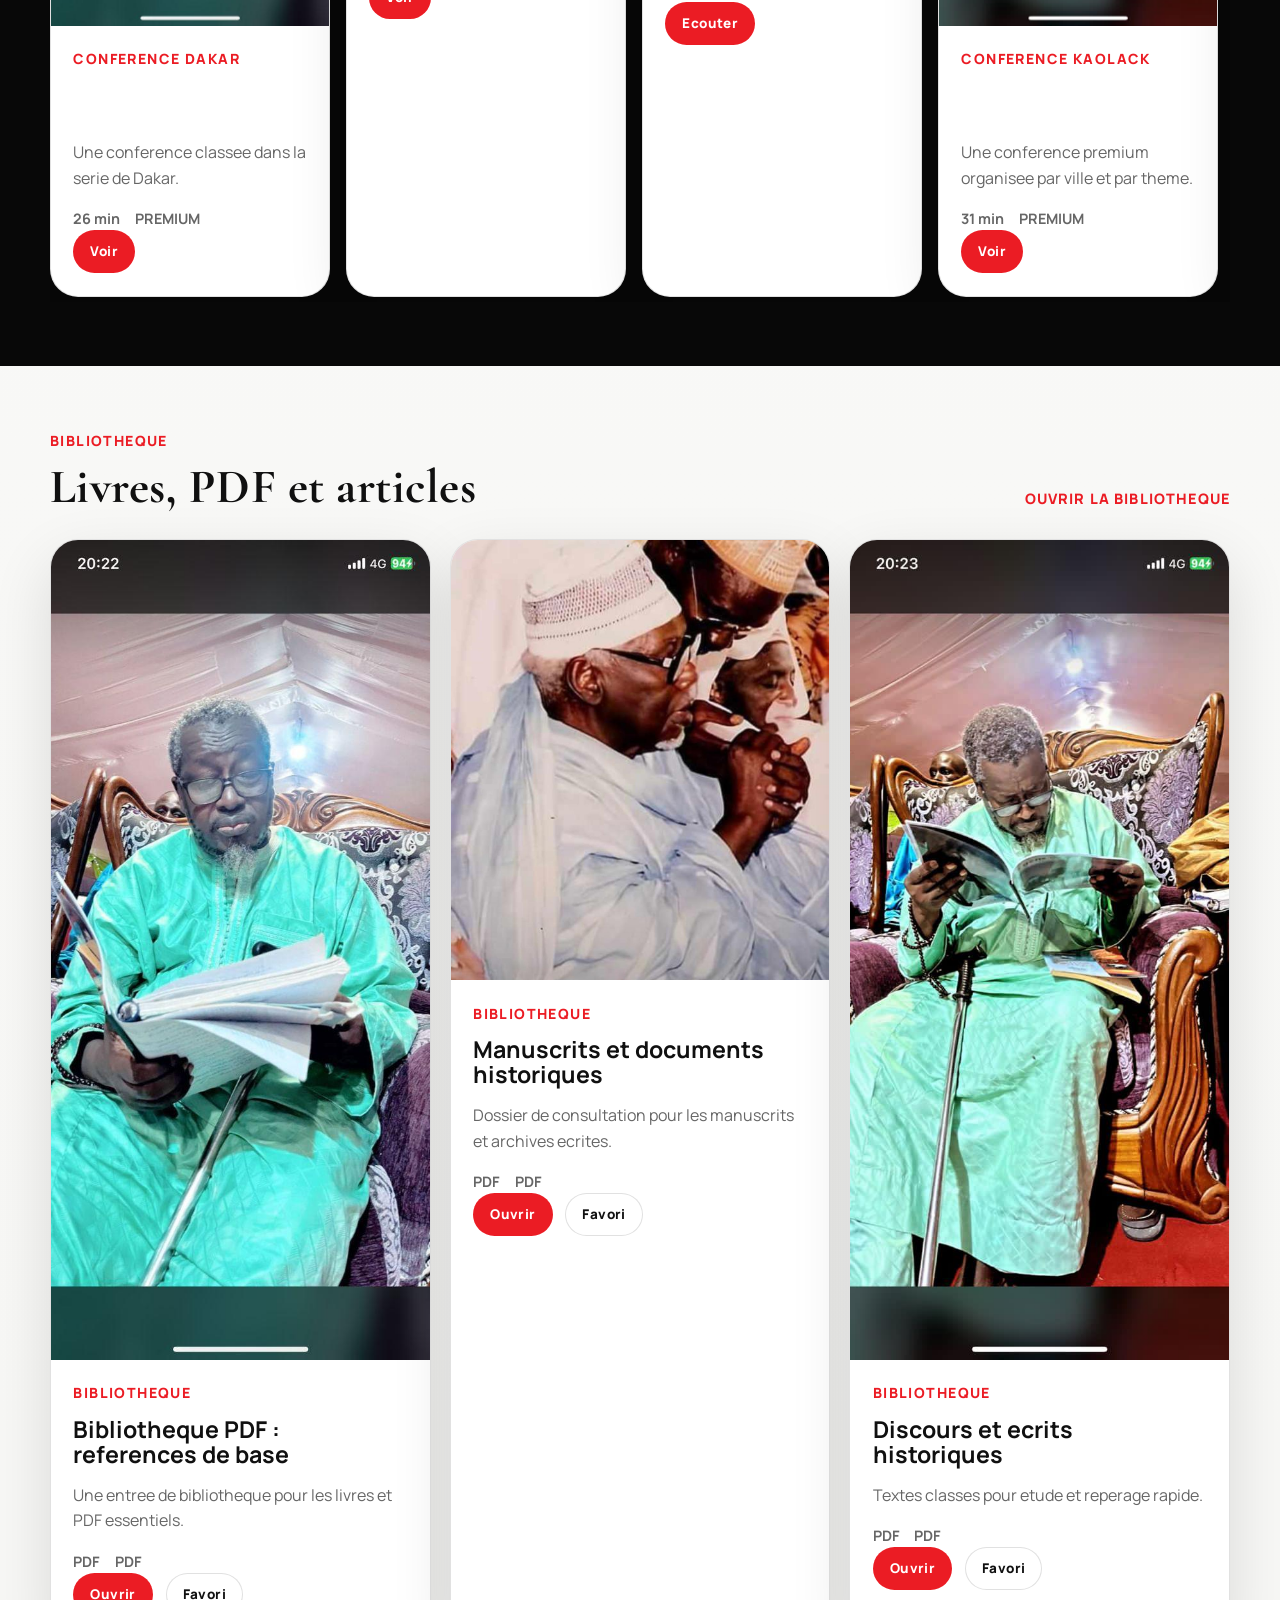
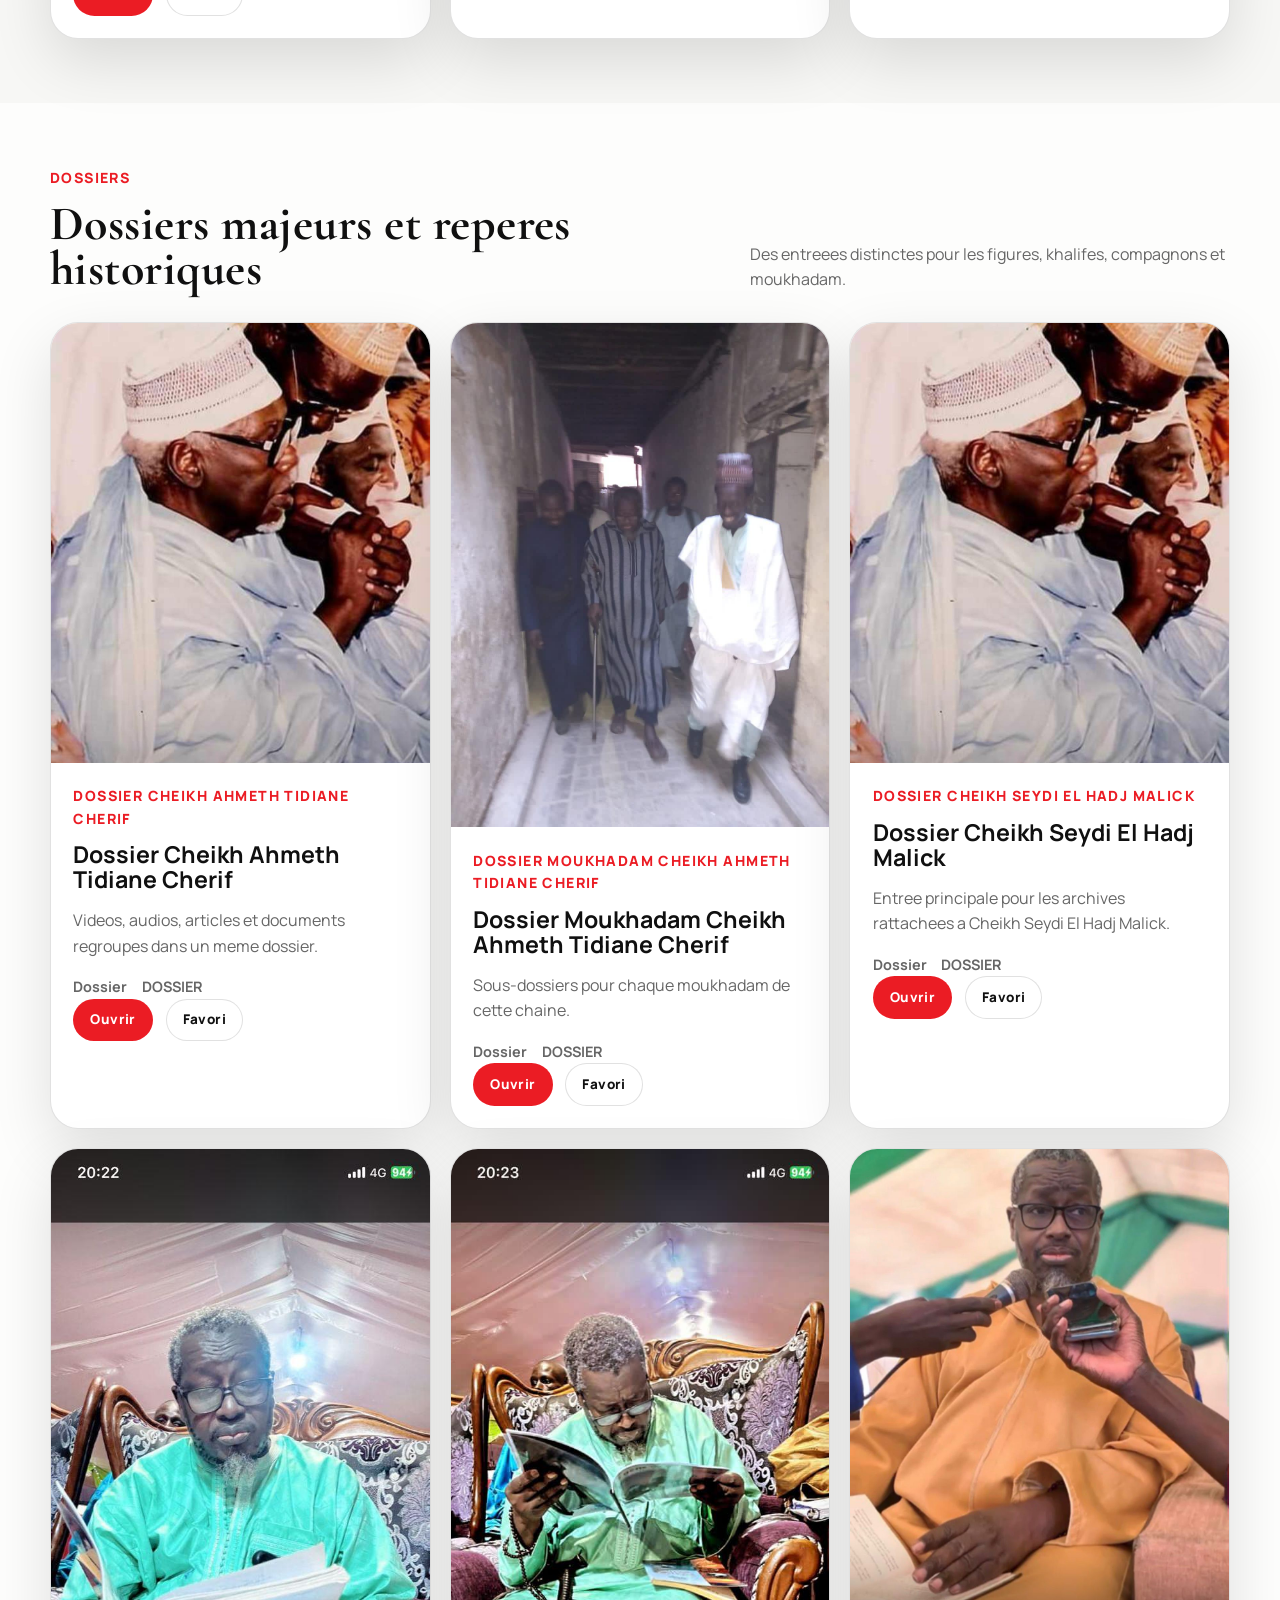
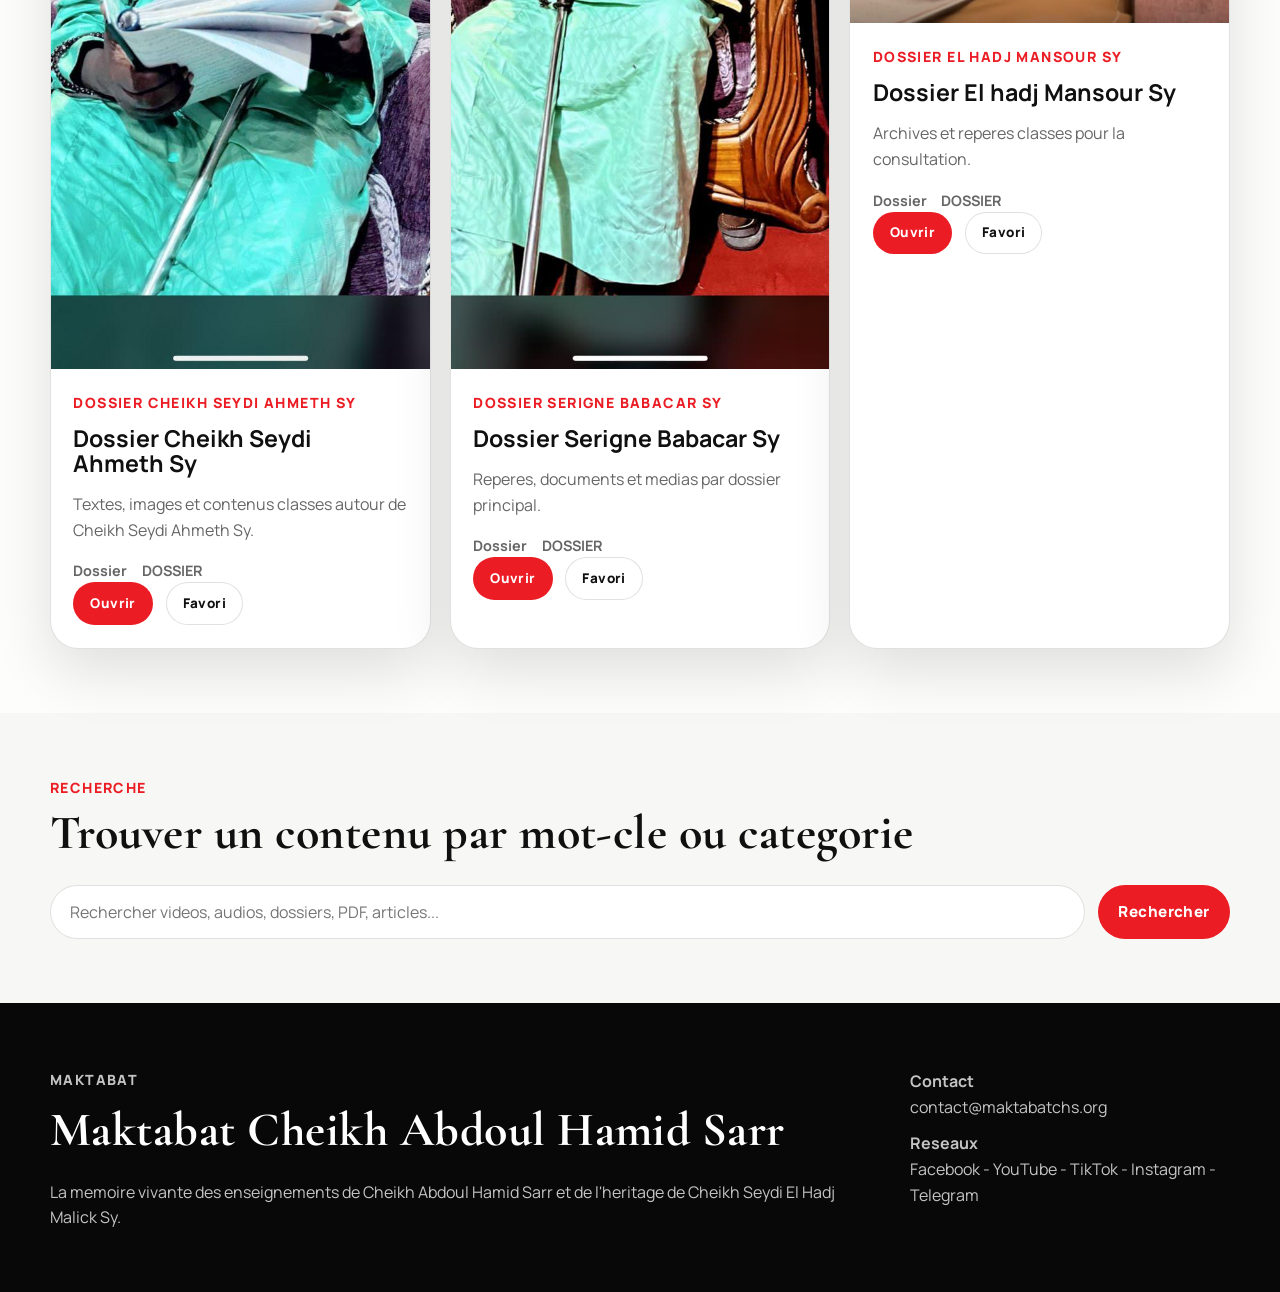
==== commit e61166ca: "Build premium multipage Maktabat experience" ====
--- a/index.html
+++ b/index.html
@@ -3,462 +3,160 @@
 <head>
   <meta charset="UTF-8">
   <meta name="viewport" content="width=device-width, initial-scale=1.0">
-  <title>Maktabat Cheikh Abdoul Hamid Sarr | Bibliothèque numérique officielle</title>
+  <title>Maktabat Cheikh Abdoul Hamid Sarr | Accueil</title>
   <meta
     name="description"
-    content="Maktabat Cheikh Abdoul Hamid Sarr, la bibliothèque numérique officielle consacrée aux enseignements, conférences, archives, biographies et œuvres liées à la Tarikha Tidjaniya et à l'héritage de Cheikh Seydi El Hadj Malick Sy."
+    content="Maktabat Cheikh Abdoul Hamid Sarr, la bibliotheque numerique officielle des enseignements, conferences, dossiers et archives spirituelles."
   >
-  <meta
-    name="keywords"
-    content="Cheikh Abdoul Hamid Sarr, Tarikha Tidjaniya, Cheikh Seydi El Hadj Malick Sy, vidéothèque islamique, audiothèque islamique, bibliothèque numérique, khassidas, conférences, manuscrits"
-  >
-  <meta name="theme-color" content="#e62b1e">
+  <meta name="theme-color" content="#eb1c24">
   <meta property="og:title" content="Maktabat Cheikh Abdoul Hamid Sarr">
   <meta
     property="og:description"
-    content="Préserver, transmettre et faire rayonner l'héritage de la Tarikha Tidjaniya et de Cheikh Seydi El Hadj Malick Sy."
+    content="La bibliotheque numerique officielle des oeuvres et enseignements de Cheikh Abdoul Hamid Sarr."
   >
   <meta property="og:type" content="website">
-  <meta property="og:image" content="assets/images/hero-cheikh.jpeg">
-  <meta property="og:locale" content="fr_FR">
+  <meta property="og:image" content="/assets/images/hero-cheikh.jpeg">
+  <link rel="icon" href="/favicon.svg" type="image/svg+xml">
   <link rel="preconnect" href="https://fonts.googleapis.com">
   <link rel="preconnect" href="https://fonts.gstatic.com" crossorigin>
   <link
-    href="https://fonts.googleapis.com/css2?family=Cormorant+Garamond:wght@500;600;700&family=Manrope:wght@400;500;600;700;800&display=swap"
+    href="https://fonts.googleapis.com/css2?family=Cormorant+Garamond:wght@600;700&family=Manrope:wght@400;500;600;700;800&display=swap"
     rel="stylesheet"
   >
-  <link rel="stylesheet" href="styles.css">
-  <script type="application/ld+json">
-    {
-      "@context": "https://schema.org",
-      "@type": "WebSite",
-      "name": "Maktabat Cheikh Abdoul Hamid Sarr",
-      "url": "https://maktabatchs.org/",
-      "description": "Bibliothèque numérique officielle des œuvres de Cheikh Abdoul Hamid Sarr.",
-      "inLanguage": ["fr", "ar", "en", "wo"],
-      "publisher": {
-        "@type": "Organization",
-        "name": "Maktabat Cheikh Abdoul Hamid Sarr"
-      }
-    }
-  </script>
+  <link rel="stylesheet" href="/styles.css">
 </head>
-<body data-theme="light">
-  <div class="site-shell">
-    <header class="site-header">
-      <div class="top-ribbon"></div>
+<body data-page="home">
+  <div data-site-header></div>
 
-      <div class="header-inner container">
-        <button class="menu-toggle" id="menuToggle" type="button" aria-label="Ouvrir le menu">
-          <span></span>
-          <span></span>
-          <span></span>
-        </button>
+  <main>
+    <section class="hero-section">
+      <div class="container">
+        <div class="hero-stage" id="heroStage">
+          <div class="hero-carousel" id="heroCarousel" aria-live="polite"></div>
+          <button class="hero-arrow hero-arrow--prev" type="button" id="heroPrev" aria-label="Image precedente">&lt;</button>
+          <button class="hero-arrow hero-arrow--next" type="button" id="heroNext" aria-label="Image suivante">&gt;</button>
+        </div>
 
-        <a class="brand" href="#home" aria-label="Maktabat Cheikh Abdoul Hamid Sarr">
-          <span class="brand-copy">
-            <strong>MAKTABAT</strong>
-            <small data-i18n="brandSubtitle">Cheikh Abdoul Hamid Sarr</small>
-          </span>
-        </a>
-
-        <nav class="nav" id="primaryNav">
-          <a href="#home">Accueil</a>
-          <a href="#featured">Enseignement du jour</a>
-          <a href="#video">Vidéo du jour</a>
-          <a href="#audio">Audiothèque</a>
-          <a href="#library">Livres et PDF</a>
-          <a href="#gallery">Dossiers</a>
-          <a href="#moukhadam">Moukhadam</a>
-          <a href="#gamou">Gamou</a>
-          <a href="#conferences">Conférences</a>
-        </nav>
-
-        <div class="header-actions">
-          <label class="lang-picker" for="languageSelect">
-            <span class="sr-only" data-i18n="languageLabel">Langue</span>
-            <select id="languageSelect" aria-label="Choisir la langue">
-              <option value="fr">FR</option>
-              <option value="en">EN</option>
-              <option value="ar">AR</option>
-              <option value="wo">WO</option>
-            </select>
-          </label>
-          <button class="icon-toggle" id="themeToggle" type="button" aria-label="Changer le thème">
-            <span class="icon-toggle__circle"></span>
-          </button>
-          <button class="secondary-button compact" id="openAuthHeader" type="button" data-i18n="headerSignIn">SIGN IN</button>
+        <div class="hero-caption">
+          <p class="section-label" id="heroLabel">ENSEIGNEMENT DU JOUR</p>
+          <h1 id="heroTitle">Maktabat Cheikh Abdoul Hamid Sarr</h1>
+          <p class="hero-text" id="heroText">
+            Preserver, transmettre et faire rayonner l'heritage de la Tarikha Tidjaniya et de Cheikh Seydi El Hadj Malick Sy.
+          </p>
+          <div class="hero-actions">
+            <a class="button button--primary" href="/mediatheque">Decouvrir les enseignements</a>
+            <a class="button button--ghost" href="/compte">S'abonner</a>
+          </div>
+          <div class="hero-dots" id="heroDots" aria-hidden="true"></div>
         </div>
       </div>
-    </header>
+    </section>
 
-    <main>
-      <section class="hero container" id="home">
-        <div class="hero-stage" data-reveal>
-          <div class="hero-stage__frame">
-            <img src="assets/images/hero-cheikh.jpeg" alt="Cheikh Abdoul Hamid Sarr" loading="eager">
-            <div class="hero-stage__wash"></div>
-            <div class="hero-stage__controls" aria-hidden="true">
-              <span class="hero-stage__control">‹</span>
-              <span class="hero-stage__control">›</span>
-            </div>
+    <section class="section">
+      <div class="container">
+        <div class="section-head">
+          <div>
+            <p class="section-label">A LA UNE</p>
+            <h2>Enseignement du jour</h2>
           </div>
-          <div class="hero-stage__indicators" aria-hidden="true">
-            <span class="is-active"></span>
-            <span></span>
-            <span></span>
-            <span></span>
-            <span></span>
+          <a class="section-link" href="/mediatheque">Voir la mediatheque</a>
+        </div>
+        <div id="dailySpotlight"></div>
+      </div>
+    </section>
+
+    <section class="section section--light">
+      <div class="container">
+        <div class="section-head">
+          <div>
+            <p class="section-label">NOUVEAUTES</p>
+            <h2>Nouveau dans la Maktabat</h2>
+          </div>
+          <p class="section-copy">Les publications recemment mises en avant dans un format editorial premium.</p>
+        </div>
+        <div class="stack-feed" id="newestFeed"></div>
+      </div>
+    </section>
+
+    <section class="section">
+      <div class="container">
+        <div class="section-head">
+          <div>
+            <p class="section-label">PARCOURS</p>
+            <h2>Acces rapide par categories</h2>
+          </div>
+          <p class="section-copy">Un classement clair, inspire des grandes plateformes internationales.</p>
+        </div>
+        <div class="category-grid" id="categoryGrid"></div>
+      </div>
+    </section>
+
+    <section class="section section--dark">
+      <div class="container">
+        <div class="section-head section-head--dark">
+          <div>
+            <p class="section-label">PREMIUM</p>
+            <h2>Conferences, Gamou et archives video</h2>
+          </div>
+          <p class="section-copy">Tous les contenus video et audio, hors video du jour, se debloquent apres connexion puis paiement Wave.</p>
+        </div>
+        <div class="rail" id="premiumRail"></div>
+      </div>
+    </section>
+
+    <section class="section">
+      <div class="container">
+        <div class="section-head">
+          <div>
+            <p class="section-label">BIBLIOTHEQUE</p>
+            <h2>Livres, PDF et articles</h2>
+          </div>
+          <a class="section-link" href="/bibliotheque">Ouvrir la bibliotheque</a>
+        </div>
+        <div class="card-grid card-grid--three" id="libraryPreview"></div>
+      </div>
+    </section>
+
+    <section class="section section--light">
+      <div class="container">
+        <div class="section-head">
+          <div>
+            <p class="section-label">DOSSIERS</p>
+            <h2>Dossiers majeurs et reperes historiques</h2>
+          </div>
+          <p class="section-copy">Des entreees distinctes pour les figures, khalifes, compagnons et moukhadam.</p>
+        </div>
+        <div class="card-grid card-grid--three" id="dossierPreview"></div>
+      </div>
+    </section>
+
+    <section class="section">
+      <div class="container">
+        <div class="section-head">
+          <div>
+            <p class="section-label">RECHERCHE</p>
+            <h2>Trouver un contenu par mot-cle ou categorie</h2>
           </div>
         </div>
+        <form class="search-form" id="globalSearchForm">
+          <input
+            id="globalSearchInput"
+            name="query"
+            type="search"
+            placeholder="Rechercher videos, audios, dossiers, PDF, articles..."
+            autocomplete="off"
+          >
+          <button class="button button--primary" type="submit">Rechercher</button>
+        </form>
+        <div class="card-grid card-grid--three is-hidden" id="searchResults"></div>
+      </div>
+    </section>
+  </main>
 
-        <div class="hero-copy" data-reveal>
-          <p class="eyebrow">ENSEIGNEMENT A LA UNE</p>
-          <h1>Transmission, excellence et mémoire vivante</h1>
-          <p class="hero-subtitle">
-            Cheikh Abdoul Hamid Sarr • Bibliothèque officielle • Nouvel enseignement disponible.
-          </p>
+  <div data-site-footer></div>
+  <div data-site-modals></div>
 
-          <div class="hero-actions">
-            <a class="primary-button" href="#video">Découvrir</a>
-          </div>
-
-          <form class="hero-search" id="heroSearchForm">
-            <label class="search-input" for="heroSearchInput">
-              <span class="search-input__icon"></span>
-              <input
-                id="heroSearchInput"
-                name="search"
-                type="search"
-                autocomplete="off"
-                data-i18n-placeholder="searchPlaceholder"
-                placeholder="Rechercher vidéos, audios, articles, mots-clés..."
-              >
-            </label>
-            <button class="primary-button compact" type="submit" data-i18n="searchAction">Rechercher</button>
-          </form>
-        </div>
-      </section>
-
-      <section class="featured container" id="featured">
-        <div class="section-heading" data-reveal>
-          <div>
-            <h2>Enseignement du jour</h2>
-          </div>
-          <p>
-            Une sélection mise en avant pour l’écoute, l’étude et la transmission.
-          </p>
-        </div>
-        <div class="editorial-feed editorial-feed--single featured-feed" id="featuredRail" data-reveal></div>
-      </section>
-
-      <section class="search-results container is-hidden" id="searchSection">
-        <div class="section-heading">
-          <div>
-            <p class="eyebrow" data-i18n="searchResultsEyebrow">Recherche intelligente</p>
-            <h2 data-i18n="searchResultsTitle">Résultats instantanés dans toute la bibliothèque</h2>
-          </div>
-          <p id="searchResultsMeta" data-i18n="searchResultsText">Recherchez par thème, mot-clé, type de contenu ou figure historique.</p>
-        </div>
-        <div class="search-results__grid" id="searchResultsGrid"></div>
-      </section>
-
-      <section class="content-section container" id="video">
-        <div class="section-heading" data-reveal>
-          <div>
-            <h2>Vidéo du jour</h2>
-          </div>
-          <p>
-            Gamou, conférences, enseignements et questions-réponses classés pour un accès direct.
-          </p>
-        </div>
-        <div class="chip-row" id="videoFilters" data-reveal></div>
-        <div class="editorial-feed editorial-feed--two" id="videoRail" data-reveal></div>
-      </section>
-
-      <section class="content-section container" id="audio">
-        <div class="section-heading" data-reveal>
-          <div>
-            <p class="eyebrow" data-i18n="audioEyebrow">Audiothèque</p>
-            <h2 data-i18n="audioTitle">Écouter, méditer et conserver les voix de la transmission</h2>
-          </div>
-          <p data-i18n="audioText">
-            Conférences audio, khassidas, podcasts, sermons et archives sonores avec lecteur intégré.
-          </p>
-        </div>
-
-        <div class="audio-layout">
-          <article class="audio-player panel" data-reveal>
-            <div class="pill-row">
-              <span class="pill" data-i18n="audioCurrentLabel">Lecture en cours</span>
-              <span class="status-badge" id="audioAccessBadge">Premium</span>
-            </div>
-            <h3 id="audioCurrentTitle">Khassida et méditation sur la mémoire spirituelle</h3>
-            <p id="audioCurrentDescription">
-              Une sélection audio conçue pour prolonger l’écoute des enseignements, à tout moment et sur tous les appareils.
-            </p>
-            <div class="featured-meta">
-              <span id="audioCurrentCategory">Khassidas</span>
-              <span id="audioCurrentDuration">22 min</span>
-            </div>
-            <audio id="audioPlayer" controls preload="metadata">
-              <source id="audioPlayerSource" src="assets/videos/sermon-01.mp4" type="audio/mp4">
-            </audio>
-            <div class="audio-player__actions">
-              <button class="secondary-button compact" id="audioBookmarkAction" type="button" data-i18n="audioBookmark">Ajouter aux favoris</button>
-            </div>
-          </article>
-
-          <article class="playlist panel" data-reveal>
-            <div class="playlist__header">
-              <h3 data-i18n="audioPlaylistLabel">Playlist disponible</h3>
-            </div>
-            <div class="playlist__list editorial-feed editorial-feed--single" id="audioPlaylist"></div>
-          </article>
-        </div>
-      </section>
-
-      <section class="content-section container" id="library">
-        <div class="section-heading" data-reveal>
-          <div>
-            <h2>Bibliothèque (livres et PDF)</h2>
-          </div>
-          <p>
-            Livres, PDF et dossiers classés par figures, œuvres et grandes familles de transmission.
-          </p>
-        </div>
-        <div class="documents-grid editorial-feed editorial-feed--three" id="documentsGrid" data-reveal></div>
-      </section>
-
-      <section class="content-section container" id="gallery">
-        <div class="section-heading" data-reveal>
-          <div>
-            <h2>Dossiers des Cheikhs</h2>
-          </div>
-          <p>
-            Classement principal des dossiers consacrés aux grandes figures et aux héritiers de la transmission.
-          </p>
-        </div>
-        <div class="gallery-grid editorial-feed editorial-feed--three" id="galleryGrid" data-reveal></div>
-      </section>
-
-      <section class="content-section container" id="biographies">
-        <div class="section-heading" data-reveal>
-          <div>
-            <h2>Dossiers principaux</h2>
-          </div>
-          <p>
-            Dossiers structurés pour les figures majeures, les khalifes, les disciples et les compagnons.
-          </p>
-        </div>
-        <div class="bios-grid editorial-feed editorial-feed--two" id="bioGrid" data-reveal></div>
-      </section>
-
-      <section class="content-section container" id="moukhadam">
-        <div class="section-heading" data-reveal>
-          <div>
-            <h2>Dossiers Moukhadam</h2>
-          </div>
-          <p>
-            Deux grands ensembles avec des sous-dossiers pour chaque Moukhadam et leurs archives associées.
-          </p>
-        </div>
-
-        <div class="subscription-layout">
-          <article class="pricing-card panel" data-reveal>
-            <span class="pill">Dossier</span>
-            <h3>Dossier Moukhadam Cheikh Ahmeth Tidiane Cherif</h3>
-            <p>
-              Ce dossier regroupe les sous-dossiers dédiés à chaque Moukhadam, avec les repères utiles pour l’étude et le classement.
-            </p>
-            <ul class="benefit-list">
-              <li>Sous-dossiers pour chaque Moukhadam</li>
-              <li>Enseignements, conférences et repères</li>
-              <li>Textes, notes et archives de transmission</li>
-            </ul>
-          </article>
-
-          <article class="payment-card panel" data-reveal>
-            <h3>Dossier Moukhadam Cheikh Seydi Hadj Malick Sy</h3>
-            <p>
-              Ce dossier centralise les sous-dossiers par Moukhadam et les éléments utiles pour naviguer dans l’héritage de cette chaîne.
-            </p>
-            <ul class="benefit-list">
-              <li>Sous-dossiers pour chaque Moukhadam</li>
-              <li>Conférences, rappels et classements</li>
-              <li>Archives écrites, audio et vidéo</li>
-            </ul>
-          </article>
-        </div>
-      </section>
-
-      <section class="content-section container" id="gamou">
-        <div class="section-heading" data-reveal>
-          <div>
-            <h2>Gamou</h2>
-          </div>
-          <p>
-            Classement des Gamou par localité pour retrouver rapidement les contenus liés à chaque rassemblement.
-          </p>
-        </div>
-
-        <div class="accounts-layout">
-          <article class="account-card panel" data-reveal>
-            <span class="pill">Villes</span>
-            <h3>Classement Gamou</h3>
-            <ul class="benefit-list">
-              <li>Gamou Dakar</li>
-              <li>Gamou Kaolack</li>
-              <li>Gamou Thiès</li>
-              <li>Gamou Tivaoune</li>
-            </ul>
-          </article>
-
-          <article class="dashboard-shell panel" data-reveal>
-            <span class="pill">Autres localités</span>
-            <h3>Suite des Gamou</h3>
-            <ul class="benefit-list">
-              <li>Gamou Paal</li>
-              <li>Gamou Ndar</li>
-              <li>Archives complémentaires par zone</li>
-              <li>Repères pour classer les éditions</li>
-            </ul>
-          </article>
-        </div>
-      </section>
-
-      <section class="content-section container" id="conferences">
-        <div class="section-heading" data-reveal>
-          <div>
-            <h2>Conférences</h2>
-          </div>
-          <p>
-            Conférences classées par ville, université et lieux de transmission pour retrouver rapidement les séries disponibles.
-          </p>
-        </div>
-
-        <div class="admin-layout">
-          <article class="admin-actions panel" data-reveal>
-            <div class="admin-actions__grid">
-              <button type="button" class="admin-action">Conférence Dakar</button>
-              <button type="button" class="admin-action">Conférence Kaolack</button>
-              <button type="button" class="admin-action">Conférence Thiès</button>
-              <button type="button" class="admin-action">Conférence Université</button>
-              <button type="button" class="admin-action">Conférence Pikine</button>
-              <button type="button" class="admin-action">Conférence Ndar</button>
-              <button type="button" class="admin-action">Conférence Parcelle</button>
-              <button type="button" class="admin-action">Conférence Keur Moukhadam</button>
-            </div>
-          </article>
-
-          <article class="admin-stats panel" data-reveal>
-            <div class="admin-stats__header">
-              <h3>Repères de classement</h3>
-              <span class="pill">Dossiers</span>
-            </div>
-            <ul class="benefit-list">
-              <li>Séries classées par localité</li>
-              <li>Enseignements, sermons et questions-réponses</li>
-              <li>Accès rapide aux cycles les plus consultés</li>
-            </ul>
-          </article>
-        </div>
-      </section>
-    </main>
-
-    <footer class="site-footer">
-      <div class="container footer-grid">
-        <div>
-          <h2>Maktabat Cheikh Abdoul Hamid Sarr</h2>
-          <p data-i18n="footerTagline">
-            La mémoire vivante des enseignements de Cheikh Abdoul Hamid Sarr et de l’héritage de Cheikh Seydi El Hadj Malick Sy.
-          </p>
-        </div>
-
-        <div>
-          <h3 data-i18n="footerContactLabel">Contact</h3>
-          <a href="mailto:contact@maktabatchs.org">contact@maktabatchs.org</a>
-        </div>
-
-        <div>
-          <h3 data-i18n="footerFollowLabel">Réseaux sociaux</h3>
-          <div class="social-links">
-            <button type="button" class="social-chip" data-network="facebook">Facebook</button>
-            <button type="button" class="social-chip" data-network="youtube">YouTube</button>
-            <button type="button" class="social-chip" data-network="tiktok">TikTok</button>
-            <button type="button" class="social-chip" data-network="instagram">Instagram</button>
-            <button type="button" class="social-chip" data-network="telegram">Telegram</button>
-            <button type="button" class="social-chip" data-network="whatsapp">WhatsApp</button>
-            <button type="button" class="social-chip" data-network="x">X</button>
-          </div>
-        </div>
-      </div>
-
-      <div class="footer-bottom container">
-        <span data-i18n="footerRights">Conçu pour accueillir des milliers d’utilisateurs à travers le monde.</span>
-      </div>
-    </footer>
-  </div>
-
-  <div class="modal is-hidden" id="authModal" aria-hidden="true">
-    <div class="modal__backdrop" data-close-modal></div>
-    <div class="modal__dialog" role="dialog" aria-modal="true" aria-labelledby="authModalHeading">
-      <button class="modal__close" type="button" data-close-modal aria-label="Fermer">×</button>
-      <p class="eyebrow" data-i18n="authEyebrow">Comptes utilisateurs</p>
-      <h2 id="authModalHeading" data-i18n="authTitle">Accéder à votre espace membre</h2>
-
-      <div class="auth-switcher">
-        <button class="auth-switcher__button is-active" type="button" data-auth-view="signin" data-i18n="authSignin">Connexion</button>
-        <button class="auth-switcher__button" type="button" data-auth-view="signup" data-i18n="authSignup">Inscription</button>
-        <button class="auth-switcher__button" type="button" data-auth-view="reset" data-i18n="authReset">Mot de passe oublié</button>
-      </div>
-
-      <form class="auth-form is-active" id="signinForm" data-auth-panel="signin">
-        <label>
-          <span data-i18n="authEmail">Adresse e-mail</span>
-          <input name="email" type="email" required>
-        </label>
-        <label>
-          <span data-i18n="authPassword">Mot de passe</span>
-          <input name="password" type="password" required>
-        </label>
-        <button class="primary-button" type="submit" data-i18n="authSubmitSignin">Se connecter</button>
-      </form>
-
-      <form class="auth-form" id="signupForm" data-auth-panel="signup">
-        <label>
-          <span data-i18n="authName">Nom complet</span>
-          <input name="name" type="text" required>
-        </label>
-        <label>
-          <span data-i18n="authEmail">Adresse e-mail</span>
-          <input name="email" type="email" required>
-        </label>
-        <label>
-          <span data-i18n="authPassword">Mot de passe</span>
-          <input name="password" type="password" required>
-        </label>
-        <button class="primary-button" type="submit" data-i18n="authSubmitSignup">Créer mon compte</button>
-      </form>
-
-      <form class="auth-form" id="resetForm" data-auth-panel="reset">
-        <label>
-          <span data-i18n="authEmail">Adresse e-mail</span>
-          <input name="email" type="email" required>
-        </label>
-        <button class="primary-button" type="submit" data-i18n="authSubmitReset">Recevoir le lien</button>
-      </form>
-    </div>
-  </div>
-
-  <div class="toast" id="toast" role="status" aria-live="polite"></div>
-
-  <noscript>
-    <div class="noscript-banner">
-      JavaScript est requis pour la recherche, le multilingue, le lecteur dynamique et les favoris.
-    </div>
-  </noscript>
-
-  <script src="script.js" defer></script>
+  <script src="/data.js" defer></script>
+  <script src="/script.js" defer></script>
 </body>
 </html>
--- a/styles.css
+++ b/styles.css
@@ -1,47 +1,17 @@
 :root {
-  color-scheme: light;
-  --bg: #ffffff;
-  --bg-soft: #f3f3f3;
-  --surface: rgba(17, 17, 17, 0.035);
-  --surface-strong: rgba(255, 255, 255, 0.94);
-  --surface-border: rgba(17, 17, 17, 0.12);
-  --text: #121212;
+  --bg: #f7f7f5;
+  --surface: #ffffff;
+  --surface-alt: #f0f0ed;
+  --surface-dark: #0a0a0a;
+  --border: rgba(15, 15, 15, 0.12);
+  --text: #101010;
   --muted: #666666;
-  --accent: #e62b1e;
-  --accent-soft: rgba(230, 43, 30, 0.12);
-  --gold: #e62b1e;
-  --gold-soft: rgba(230, 43, 30, 0.16);
-  --paper: #ffffff;
-  --paper-text: #111111;
-  --paper-muted: #6a6a6a;
-  --ted-red: #e62b1e;
-  --danger: #b30018;
-  --shadow: 0 18px 48px rgba(0, 0, 0, 0.12);
+  --accent: #eb1c24;
+  --accent-dark: #b81017;
+  --shadow: 0 22px 60px rgba(0, 0, 0, 0.12);
   --radius: 28px;
   --radius-small: 18px;
-  --max-width: 1120px;
-  --header-height: 82px;
-}
-
-body[data-theme="dark"] {
-  color-scheme: dark;
-  --bg: #090909;
-  --bg-soft: #111111;
-  --surface: rgba(255, 255, 255, 0.05);
-  --surface-strong: rgba(255, 255, 255, 0.08);
-  --surface-border: rgba(255, 255, 255, 0.12);
-  --text: #f5f5f5;
-  --muted: #b1b1b1;
-  --accent: #ff3b2f;
-  --accent-soft: rgba(255, 59, 47, 0.18);
-  --gold: #ff3b2f;
-  --gold-soft: rgba(255, 59, 47, 0.18);
-  --paper: #121212;
-  --paper-text: #f5f5f5;
-  --paper-muted: #b7b7b7;
-  --ted-red: #ff3b2f;
-  --danger: #ff4a4a;
-  --shadow: 0 24px 60px rgba(0, 0, 0, 0.45);
+  --max-width: 1180px;
 }
 
 *,
@@ -56,43 +26,30 @@
 
 body {
   margin: 0;
-  min-height: 100vh;
+  background:
+    radial-gradient(circle at top left, rgba(235, 28, 36, 0.08), transparent 26%),
+    linear-gradient(180deg, #ffffff 0%, var(--bg) 72%);
+  color: var(--text);
   font-family: "Manrope", sans-serif;
-  color: var(--text);
-  background:
-    radial-gradient(circle at 15% 18%, rgba(19, 104, 73, 0.36), transparent 28%),
-    radial-gradient(circle at 84% 14%, rgba(215, 182, 118, 0.18), transparent 26%),
-    linear-gradient(180deg, rgba(255, 255, 255, 0.02), transparent 18%),
-    var(--bg);
-  line-height: 1.55;
-}
-
-body::before {
-  content: "";
-  position: fixed;
-  inset: 0;
-  pointer-events: none;
-  background:
-    linear-gradient(135deg, rgba(255, 255, 255, 0.02) 25%, transparent 25%) 0 0 / 36px 36px,
-    linear-gradient(225deg, rgba(255, 255, 255, 0.02) 25%, transparent 25%) 0 0 / 36px 36px;
-  opacity: 0.08;
-  mask-image: radial-gradient(circle at center, black 35%, transparent 88%);
+  line-height: 1.6;
 }
 
 img,
-video {
+video,
+audio {
   display: block;
   max-width: 100%;
 }
 
 button,
 input,
-select {
+select,
+textarea {
   font: inherit;
 }
 
 button {
-  color: inherit;
+  cursor: pointer;
 }
 
 a {
@@ -105,2483 +62,998 @@
   margin-inline: auto;
 }
 
-.site-shell {
-  position: relative;
-}
-
 .site-header {
   position: sticky;
   top: 0;
-  z-index: 30;
-  backdrop-filter: blur(16px);
-  background: color-mix(in srgb, var(--bg) 82%, transparent);
-  border-bottom: 1px solid color-mix(in srgb, var(--surface-border) 78%, transparent);
-}
-
-.top-banner {
+  z-index: 50;
+  background: rgba(255, 255, 255, 0.96);
+  backdrop-filter: blur(18px);
+  border-bottom: 1px solid rgba(16, 16, 16, 0.08);
+}
+
+.site-header__stripe {
+  height: 0.78rem;
+  background: var(--accent);
+}
+
+.site-header__inner {
+  display: flex;
+  align-items: center;
+  justify-content: space-between;
+  gap: 1.5rem;
+  min-height: 78px;
+}
+
+.site-header__lead {
+  display: flex;
+  align-items: center;
+  gap: 1rem;
+}
+
+.menu-toggle {
+  display: inline-flex;
+  flex-direction: column;
+  justify-content: center;
+  gap: 0.28rem;
+  width: 2.9rem;
+  height: 2.9rem;
+  border: 0;
+  background: transparent;
+  padding: 0;
+}
+
+.menu-toggle span {
+  display: block;
+  width: 1.55rem;
+  height: 2.5px;
+  border-radius: 999px;
+  background: #101010;
+}
+
+.brand {
+  display: inline-flex;
+  flex-direction: column;
+  justify-content: center;
+  gap: 0.05rem;
+}
+
+.brand__title {
+  color: var(--accent);
+  font-family: "Cormorant Garamond", serif;
+  font-size: clamp(1.95rem, 4vw, 2.65rem);
+  font-weight: 700;
+  line-height: 0.9;
+  letter-spacing: 0.01em;
+}
+
+.brand__subtitle {
+  font-size: 0.76rem;
+  color: var(--muted);
+  letter-spacing: 0.08em;
+  text-transform: uppercase;
+}
+
+.header-login {
+  font-size: 0.95rem;
+  font-weight: 800;
+  letter-spacing: 0.08em;
+  text-transform: uppercase;
+}
+
+.desktop-nav {
+  display: flex;
+  align-items: center;
+  flex-wrap: wrap;
+  justify-content: flex-end;
+  gap: 1rem;
+}
+
+.desktop-nav a {
+  color: var(--muted);
+  font-size: 0.92rem;
+  font-weight: 700;
+  text-transform: uppercase;
+  letter-spacing: 0.06em;
+  transition: color 0.2s ease;
+}
+
+.desktop-nav a:hover,
+.desktop-nav a.is-active {
+  color: var(--text);
+}
+
+.drawer-backdrop {
+  position: fixed;
+  inset: 0;
+  background: rgba(0, 0, 0, 0.42);
+}
+
+.drawer {
+  position: fixed;
+  top: 0;
+  left: 0;
+  width: min(360px, 88vw);
+  height: 100vh;
+  background: #ffffff;
+  box-shadow: 0 20px 80px rgba(0, 0, 0, 0.18);
+  padding: 1.35rem;
+  display: grid;
+  align-content: start;
+  gap: 1.2rem;
+}
+
+.drawer__head {
+  display: flex;
+  align-items: center;
+  justify-content: space-between;
+}
+
+.drawer__close {
+  width: 2.7rem;
+  height: 2.7rem;
+  border: 1px solid var(--border);
+  border-radius: 999px;
+  background: #ffffff;
+  font-size: 1.4rem;
+  line-height: 1;
+}
+
+.drawer__nav,
+.drawer__categories {
+  display: grid;
+  gap: 0.85rem;
+}
+
+.drawer__nav a,
+.drawer__categories a {
+  font-weight: 700;
+}
+
+.drawer__nav a.is-active {
+  color: var(--accent);
+}
+
+.hero-section {
+  padding: 1.25rem 0 0;
+}
+
+.hero-section .container {
+  display: grid;
+  gap: 0;
+}
+
+.hero-stage {
+  position: relative;
+  overflow: hidden;
+  background: #050505;
+  border-radius: 0;
+  aspect-ratio: 16 / 9;
+  min-height: 430px;
+}
+
+.hero-carousel,
+.hero-slide,
+.hero-slide img,
+.hero-slide__shade {
+  position: absolute;
+  inset: 0;
+}
+
+.hero-slide img {
+  width: 100%;
+  height: 100%;
+  object-fit: cover;
+}
+
+.hero-slide__shade {
+  background:
+    linear-gradient(180deg, transparent 0%, rgba(0, 0, 0, 0.1) 55%, rgba(0, 0, 0, 0.72) 100%),
+    linear-gradient(90deg, rgba(235, 28, 36, 0.12) 0%, transparent 40%);
+}
+
+.hero-arrow {
+  position: absolute;
+  top: 50%;
+  transform: translateY(-50%);
+  width: 3rem;
+  height: 3rem;
+  border: 0;
+  border-radius: 999px;
+  background: rgba(255, 255, 255, 0.24);
+  color: #ffffff;
+  font-size: 2rem;
+  display: grid;
+  place-items: center;
+}
+
+.hero-arrow--prev {
+  left: 1rem;
+}
+
+.hero-arrow--next {
+  right: 1rem;
+}
+
+.hero-caption {
+  background: #050505;
+  color: #ffffff;
+  padding: 2rem clamp(1.3rem, 3vw, 2.4rem) 2.4rem;
+}
+
+.section-label {
+  margin: 0 0 0.75rem;
+  color: var(--accent);
+  font-size: 0.88rem;
+  font-weight: 800;
+  letter-spacing: 0.1em;
+  text-transform: uppercase;
+}
+
+.hero-caption h1,
+.page-hero h1,
+.section-head h2,
+.site-footer h2,
+.modal-copy h2,
+.panel h2 {
+  font-family: "Cormorant Garamond", serif;
+  font-weight: 700;
+  letter-spacing: 0.01em;
+}
+
+.hero-caption h1 {
+  margin: 0;
+  font-size: clamp(2.5rem, 7vw, 4.6rem);
+  line-height: 0.95;
+}
+
+.hero-text {
+  width: min(760px, 100%);
+  margin: 1rem 0 0;
+  color: rgba(255, 255, 255, 0.76);
+  font-size: 1.05rem;
+}
+
+.hero-actions,
+.action-row {
+  display: flex;
+  flex-wrap: wrap;
+  gap: 0.8rem;
+}
+
+.hero-actions {
+  margin-top: 1.5rem;
+}
+
+.hero-dots {
+  display: flex;
+  gap: 0.6rem;
+  margin-top: 1.4rem;
+}
+
+.hero-dot {
+  width: 3rem;
+  height: 0.36rem;
+  border: 0;
+  border-radius: 999px;
+  background: rgba(255, 255, 255, 0.2);
+}
+
+.hero-dot.is-active {
+  background: var(--accent);
+}
+
+.button {
+  display: inline-flex;
+  align-items: center;
+  justify-content: center;
+  min-height: 48px;
+  padding: 0.8rem 1.2rem;
+  border: 1px solid transparent;
+  border-radius: 999px;
+  font-size: 0.95rem;
+  font-weight: 800;
+  letter-spacing: 0.03em;
+  transition:
+    transform 0.2s ease,
+    background 0.2s ease,
+    border-color 0.2s ease;
+}
+
+.button:hover {
+  transform: translateY(-1px);
+}
+
+.button--primary {
+  background: var(--accent);
+  color: #ffffff;
+}
+
+.button--primary:hover {
+  background: var(--accent-dark);
+}
+
+.button--ghost {
+  border-color: var(--border);
+  background: #ffffff;
+  color: var(--text);
+}
+
+.hero-actions .button--ghost,
+.section--dark .button--ghost,
+.modal-copy .button--ghost {
+  border-color: rgba(255, 255, 255, 0.2);
+  background: transparent;
+  color: #ffffff;
+}
+
+.button--small {
+  min-height: 40px;
+  padding: 0.6rem 1rem;
+  font-size: 0.84rem;
+}
+
+.page-hero {
+  padding: 2rem 0;
+  background:
+    linear-gradient(135deg, rgba(235, 28, 36, 0.88), rgba(7, 7, 7, 0.92)),
+    #101010;
+  color: #ffffff;
+}
+
+.page-hero__content {
+  display: grid;
+  gap: 0.75rem;
+}
+
+.page-hero h1 {
+  margin: 0;
+  font-size: clamp(2.3rem, 6vw, 4rem);
+  line-height: 0.98;
+}
+
+.page-hero p:last-child {
+  width: min(720px, 100%);
+  margin: 0;
+  color: rgba(255, 255, 255, 0.8);
+}
+
+.section {
+  padding: 4rem 0;
+}
+
+.section--light {
+  background: rgba(255, 255, 255, 0.72);
+}
+
+.section--dark {
+  background:
+    radial-gradient(circle at top right, rgba(235, 28, 36, 0.18), transparent 30%),
+    #080808;
+  color: #ffffff;
+}
+
+.section-head {
+  display: flex;
+  align-items: end;
+  justify-content: space-between;
+  gap: 1rem;
+  margin-bottom: 1.8rem;
+}
+
+.section-head h2 {
+  margin: 0;
+  font-size: clamp(2rem, 5vw, 3rem);
+  line-height: 0.95;
+}
+
+.section-copy {
+  max-width: 480px;
+  margin: 0;
+  color: var(--muted);
+}
+
+.section-head--dark .section-copy {
+  color: rgba(255, 255, 255, 0.72);
+}
+
+.section-link {
+  font-size: 0.9rem;
+  font-weight: 800;
+  color: var(--accent);
+  text-transform: uppercase;
+  letter-spacing: 0.08em;
+}
+
+.feature-card,
+.media-card,
+.info-card,
+.stack-card,
+.panel,
+.stat-card,
+.category-tile,
+.notice-card,
+.mini-card,
+.dashboard-block {
+  background: var(--surface);
+  border: 1px solid var(--border);
+  box-shadow: var(--shadow);
+}
+
+.feature-card,
+.stack-card,
+.media-card,
+.info-card {
+  overflow: hidden;
+  border-radius: var(--radius);
+}
+
+.feature-card {
+  display: grid;
+  grid-template-columns: 1.15fr 1fr;
+}
+
+.feature-card__media img,
+.stack-card__media img,
+.media-card__media img,
+.info-card__media img {
+  width: 100%;
+  height: 100%;
+  object-fit: cover;
+}
+
+.feature-card__body,
+.stack-card__body,
+.media-card__body,
+.info-card__body {
+  padding: 1.4rem;
+}
+
+.feature-card__body h3,
+.stack-card__body h3,
+.media-card__body h3,
+.info-card__body h3,
+.dashboard-block h3 {
+  margin: 0;
+  font-size: 1.45rem;
+  line-height: 1.08;
+}
+
+.feature-card__body p:last-of-type,
+.stack-card__body p:last-of-type,
+.media-card__body p:last-of-type,
+.info-card__body p:last-of-type {
+  color: var(--muted);
+}
+
+.meta-row {
+  display: flex;
+  flex-wrap: wrap;
+  gap: 0.9rem;
+  margin-top: 1rem;
+  color: var(--muted);
+  font-size: 0.9rem;
+  font-weight: 700;
+}
+
+.stack-feed {
+  display: grid;
+  gap: 1.4rem;
+}
+
+.stack-card {
+  display: grid;
+  grid-template-columns: minmax(0, 540px) minmax(0, 1fr);
+}
+
+.stack-card__media {
+  position: relative;
+  min-height: 300px;
+  background: #111111;
+}
+
+.stack-card__badge {
+  position: absolute;
+  right: 1rem;
+  bottom: 1rem;
+  padding: 0.42rem 0.7rem;
+  border-radius: 999px;
+  background: rgba(16, 16, 16, 0.82);
+  color: #ffffff;
+  font-size: 0.82rem;
+  font-weight: 800;
+}
+
+.category-grid,
+.card-grid,
+.stats-grid {
+  display: grid;
+  gap: 1.2rem;
+}
+
+.category-grid {
+  grid-template-columns: repeat(4, minmax(0, 1fr));
+}
+
+.card-grid--three,
+.stats-grid {
+  grid-template-columns: repeat(3, minmax(0, 1fr));
+}
+
+.category-tile {
+  border-radius: var(--radius-small);
+  padding: 1.3rem;
+}
+
+.category-tile__title {
+  margin: 0;
+  font-size: 1.05rem;
+  font-weight: 800;
+}
+
+.category-tile__text {
+  margin: 0.8rem 0 0;
+  color: var(--muted);
+  font-size: 0.94rem;
+}
+
+.rail {
+  display: grid;
+  grid-auto-flow: column;
+  grid-auto-columns: minmax(280px, 340px);
+  gap: 1rem;
+  overflow-x: auto;
+  padding-bottom: 0.35rem;
+  scrollbar-width: thin;
+}
+
+.media-card--compact .media-card__body h3 {
+  font-size: 1.2rem;
+}
+
+.notice-card {
+  display: grid;
+  gap: 0.45rem;
+  width: min(700px, 100%);
+  padding: 1rem 1.15rem;
+  border-radius: var(--radius-small);
+}
+
+.page-hero .notice-card {
+  color: var(--text);
+}
+
+.search-form {
+  display: flex;
+  gap: 0.8rem;
+  margin-top: 0.4rem;
+}
+
+.search-form input {
+  flex: 1;
+  min-height: 54px;
+  border: 1px solid var(--border);
+  border-radius: 999px;
+  background: #ffffff;
+  padding: 0 1.2rem;
+}
+
+.panel {
+  border-radius: var(--radius);
+  padding: 1.4rem;
+}
+
+.account-layout,
+.admin-columns {
+  display: grid;
+  grid-template-columns: repeat(2, minmax(0, 1fr));
+  gap: 1.2rem;
+}
+
+.admin-layout,
+.admin-console {
+  display: grid;
+  gap: 1.2rem;
+}
+
+.auth-form {
+  display: grid;
+  gap: 0.9rem;
+}
+
+.auth-form label {
+  display: grid;
+  gap: 0.4rem;
+}
+
+.auth-form input,
+.auth-form select,
+.auth-form textarea {
+  width: 100%;
+  border: 1px solid var(--border);
+  border-radius: 16px;
+  background: #ffffff;
+  padding: 0.9rem 1rem;
+}
+
+.auth-tabs,
+.mini-card-list,
+.account-benefits,
+.dashboard-grid {
+  display: grid;
+  gap: 1rem;
+}
+
+.auth-tabs {
+  grid-template-columns: repeat(2, minmax(0, 1fr));
+  margin-top: 1.1rem;
+}
+
+.auth-form--reset {
+  margin-top: 1rem;
+}
+
+.mini-card {
+  border-radius: 22px;
+  padding: 1rem 1.1rem;
+}
+
+.mini-card strong {
+  display: block;
+  margin-bottom: 0.25rem;
+}
+
+.dashboard-grid {
+  grid-template-columns: repeat(3, minmax(0, 1fr));
+  margin-top: 1rem;
+}
+
+.dashboard-block {
+  border-radius: 24px;
+  padding: 1rem;
+}
+
+.dashboard-list {
+  display: grid;
+  gap: 0.7rem;
+  margin-top: 0.9rem;
+}
+
+.dashboard-item {
+  width: 100%;
+  text-align: left;
+  border: 1px solid var(--border);
+  border-radius: 18px;
+  background: #ffffff;
+  padding: 0.95rem 1rem;
+}
+
+.dashboard-item strong,
+.dashboard-item span {
+  display: block;
+}
+
+.dashboard-item span {
+  color: var(--muted);
+  font-size: 0.9rem;
+}
+
+.muted-copy,
+.empty-state,
+.admin-note {
+  color: var(--muted);
+}
+
+.checkbox-field {
+  display: flex;
+  align-items: center;
+  gap: 0.8rem;
+}
+
+.checkbox-field input {
+  width: auto;
+}
+
+.stat-card {
+  border-radius: 24px;
+  padding: 1.2rem;
+  text-align: center;
+}
+
+.stat-card strong {
+  display: block;
+  font-size: clamp(1.8rem, 4vw, 2.5rem);
+  color: var(--accent);
+  line-height: 1;
+}
+
+.admin-headline,
+.admin-items-head {
   display: flex;
   align-items: center;
   justify-content: space-between;
   gap: 1rem;
-  padding-block: 0.75rem;
-  font-size: 0.92rem;
-  color: var(--muted);
-}
-
-.header-inner {
-  display: grid;
-  grid-template-columns: auto auto 1fr auto;
+}
+
+.admin-item-list {
+  display: grid;
+  gap: 0.8rem;
+  margin-top: 1rem;
+}
+
+.admin-item {
+  display: flex;
   align-items: center;
+  justify-content: space-between;
   gap: 1rem;
-  min-height: var(--header-height);
-}
-
-.brand {
-  display: inline-flex;
-  align-items: center;
-  gap: 0.9rem;
-  min-width: max-content;
-}
-
-.brand-mark {
-  display: grid;
-  place-items: center;
-  width: 2.8rem;
-  height: 2.8rem;
-  border-radius: 50%;
-  background: linear-gradient(135deg, var(--gold), #f4dfb2);
-  color: #13241b;
-  font-family: "Cormorant Garamond", serif;
-  font-size: 1.5rem;
-  font-weight: 700;
-  box-shadow: 0 0 0 5px var(--gold-soft);
-}
-
-.brand-copy {
-  display: grid;
-  gap: 0.1rem;
-}
-
-.brand-copy strong {
-  font-family: "Cormorant Garamond", serif;
-  font-size: 1.45rem;
-  letter-spacing: 0.01em;
-}
-
-.brand-copy small {
-  color: var(--muted);
-  font-size: 0.82rem;
-}
-
-.nav {
-  display: flex;
-  flex-wrap: wrap;
-  justify-content: center;
-  gap: 0.82rem;
-  font-size: 0.9rem;
-}
-
-.nav a {
-  color: var(--muted);
-  transition: color 0.25s ease;
-}
-
-.nav a:hover,
-.nav a:focus-visible {
-  color: var(--text);
-}
-
-.header-actions {
-  display: flex;
-  align-items: center;
-  justify-content: flex-end;
-  gap: 0.75rem;
-}
-
-.lang-picker select,
-.icon-toggle,
-.secondary-button,
-.primary-button,
-.ghost-pill,
-.search-input,
-.payment-pill,
-.social-chip,
-.admin-action,
-.auth-switcher__button,
-.menu-toggle {
-  border: 1px solid var(--surface-border);
-  background: var(--surface);
-  color: var(--text);
-  border-radius: 999px;
-  transition:
-    transform 0.25s ease,
-    border-color 0.25s ease,
-    background 0.25s ease,
-    color 0.25s ease,
-    box-shadow 0.25s ease;
-}
-
-.lang-picker select,
-.ghost-pill,
-.payment-pill,
-.social-chip {
-  padding: 0.7rem 1rem;
-}
-
-.lang-picker select {
-  appearance: none;
-  min-width: 4.25rem;
-  text-align: center;
-  cursor: pointer;
-}
-
-.icon-toggle {
-  position: relative;
-  width: 3.1rem;
-  height: 3.1rem;
-  padding: 0;
-  cursor: pointer;
-}
-
-.icon-toggle__circle {
-  position: absolute;
-  inset: 0.5rem;
-  border-radius: 50%;
-  background: linear-gradient(135deg, var(--gold), #f2dfaf);
-}
-
-body[data-theme="light"] .icon-toggle__circle {
-  background: linear-gradient(135deg, #0f8a5f, #69b48f);
-}
-
-.primary-button,
-.secondary-button {
-  display: inline-flex;
-  align-items: center;
-  justify-content: center;
-  gap: 0.5rem;
-  padding: 0.95rem 1.4rem;
-  cursor: pointer;
-}
-
-.primary-button {
-  background: linear-gradient(135deg, var(--gold), #efd7a1);
-  color: #15251d;
-  border-color: transparent;
-  box-shadow: 0 14px 30px rgba(0, 0, 0, 0.2);
-  font-weight: 800;
-}
-
-.secondary-button,
-.ghost-pill,
-.payment-pill,
-.social-chip,
-.admin-action,
-.auth-switcher__button {
-  color: var(--text);
-}
-
-.compact {
-  padding: 0.78rem 1.1rem;
-}
-
-.primary-button:hover,
-.secondary-button:hover,
-.ghost-pill:hover,
-.icon-toggle:hover,
-.payment-pill:hover,
-.social-chip:hover,
-.admin-action:hover,
-.auth-switcher__button:hover,
-.menu-toggle:hover {
-  transform: translateY(-2px);
-  border-color: color-mix(in srgb, var(--gold) 45%, var(--surface-border));
-}
-
-.primary-button:hover {
-  box-shadow: 0 16px 36px rgba(0, 0, 0, 0.28);
-}
-
-.menu-toggle {
-  display: none;
-  width: 3.1rem;
-  height: 3.1rem;
-  padding: 0;
-  cursor: pointer;
-  border-radius: 22px;
-}
-
-.menu-toggle span {
-  display: block;
-  width: 1.25rem;
-  height: 2px;
-  margin: 0.22rem auto;
-  border-radius: 999px;
-  background: currentColor;
-}
-
-.hero {
-  display: grid;
-  grid-template-columns: 1.02fr 0.98fr;
-  gap: 3rem;
-  align-items: center;
-  padding-block: 4rem 3rem;
-}
-
-.hero-copy h1,
-.section-heading h2,
-.featured-player__content h3,
-.audio-player h3,
-.pricing-card strong,
-.site-footer h2 {
-  margin: 0;
-  font-family: "Cormorant Garamond", serif;
-  letter-spacing: -0.02em;
-}
-
-.hero-copy h1 {
-  font-size: clamp(3.2rem, 7vw, 5.7rem);
-  line-height: 0.94;
-  max-width: 12ch;
-}
-
-.eyebrow {
-  margin: 0 0 0.9rem;
-  color: var(--gold);
-  font-size: 0.84rem;
-  font-weight: 800;
-  text-transform: uppercase;
-  letter-spacing: 0.18em;
-}
-
-.hero-subtitle,
-.section-heading p,
-.featured-player__content p,
-.feature-note p,
-.audio-player p,
-.pricing-card p,
-.payment-card p,
-.account-card p,
-.site-footer p {
-  color: var(--muted);
-}
-
-.hero-subtitle {
-  margin: 1.2rem 0 0;
-  max-width: 60ch;
-  font-size: 1.08rem;
-}
-
-.hero-actions,
-.hero-chips,
-.pill-row,
-.featured-actions,
-.audio-player__actions,
-.social-links,
-.payment-methods {
-  display: flex;
-  flex-wrap: wrap;
-  gap: 0.85rem;
-}
-
-.hero-actions {
-  margin-top: 1.8rem;
-}
-
-.hero-search {
-  display: grid;
-  grid-template-columns: minmax(0, 1fr) auto;
-  gap: 0.9rem;
-  margin-top: 2rem;
-}
-
-.search-input {
-  display: flex;
-  align-items: center;
-  gap: 0.8rem;
-  padding: 0.32rem 0.4rem 0.32rem 1rem;
-  border-radius: 22px;
-}
-
-.search-input input {
-  width: 100%;
-  padding: 0.8rem 0.35rem;
-  background: transparent;
-  border: 0;
-  color: inherit;
-  outline: none;
-}
-
-.search-input input::placeholder {
-  color: color-mix(in srgb, var(--muted) 85%, transparent);
-}
-
-.search-input__icon {
-  width: 1rem;
-  height: 1rem;
-  border: 2px solid currentColor;
-  border-radius: 50%;
-  color: var(--gold);
-  position: relative;
-  opacity: 0.7;
-}
-
-.search-input__icon::after {
-  content: "";
-  position: absolute;
-  right: -0.32rem;
-  bottom: -0.28rem;
-  width: 0.48rem;
-  height: 2px;
-  background: currentColor;
-  transform: rotate(45deg);
-  border-radius: 999px;
-}
-
-.hero-chips {
-  margin-top: 1.2rem;
-}
-
-.hero-chip,
-.pill,
-.status-badge {
-  display: inline-flex;
-  align-items: center;
-  gap: 0.45rem;
-  min-width: max-content;
-  padding: 0.55rem 0.85rem;
-  border-radius: 999px;
-  font-size: 0.82rem;
-  font-weight: 700;
-}
-
-.hero-chip,
-.pill {
-  background: var(--accent-soft);
-  color: color-mix(in srgb, var(--accent) 42%, var(--text));
-  border: 1px solid color-mix(in srgb, var(--accent) 36%, var(--surface-border));
-}
-
-.status-badge {
-  background: var(--gold-soft);
-  color: var(--gold);
-  border: 1px solid color-mix(in srgb, var(--gold) 42%, transparent);
-}
-
-.hero-stats,
-.stats-grid {
-  display: grid;
-  gap: 1rem;
-}
-
-.hero-stats {
-  grid-template-columns: repeat(4, minmax(0, 1fr));
-  margin-top: 2rem;
-}
-
-.hero-stats article,
-.security-grid article,
-.stats-grid article {
-  padding: 1rem 1.1rem;
+  border: 1px solid var(--border);
   border-radius: 20px;
-  background: var(--surface);
-  border: 1px solid var(--surface-border);
-}
-
-.hero-stats strong,
-.stats-grid strong {
-  display: block;
-  font-size: 1.4rem;
-}
-
-.hero-stage {
-  position: relative;
-  padding-block: 0.5rem;
-}
-
-.hero-stage__frame {
-  position: relative;
-  overflow: hidden;
-  border-radius: 36px;
-  min-height: 710px;
-  box-shadow: var(--shadow);
-  background: #000;
-}
-
-.hero-stage__frame img {
-  width: 100%;
-  height: 100%;
-  object-fit: cover;
-  object-position: center top;
-  filter: saturate(0.95) contrast(1.02);
-}
-
-.hero-stage__wash {
+  padding: 1rem;
+}
+
+.modal-shell {
+  position: fixed;
+  inset: 0;
+  z-index: 80;
+}
+
+.modal-shell__backdrop {
   position: absolute;
   inset: 0;
-  background:
-    linear-gradient(180deg, rgba(7, 21, 16, 0.02), rgba(7, 21, 16, 0.15) 36%, rgba(7, 21, 16, 0.84) 100%),
-    linear-gradient(90deg, rgba(7, 21, 16, 0.12), transparent 45%);
-}
-
-.hero-stage__caption {
-  position: absolute;
-  inset-inline: 2rem;
-  bottom: 1.8rem;
-  z-index: 2;
-  max-width: 30rem;
-}
-
-.hero-stage__caption h2 {
-  margin: 0;
-  font-size: clamp(2.1rem, 4vw, 3.3rem);
-  line-height: 0.96;
-}
-
-.hero-stage__caption p {
-  color: rgba(255, 255, 255, 0.84);
-}
-
-.floating-card {
-  position: absolute;
-  z-index: 3;
-  width: min(18rem, 46%);
-  padding: 1rem 1.1rem;
-  border-radius: 24px;
-  border: 1px solid rgba(255, 255, 255, 0.18);
-  background: rgba(7, 21, 16, 0.62);
-  backdrop-filter: blur(16px);
-  box-shadow: var(--shadow);
-}
-
-.floating-card strong {
-  display: block;
-  margin-bottom: 0.35rem;
-}
-
-.floating-card span {
-  color: rgba(255, 255, 255, 0.78);
-  font-size: 0.92rem;
-}
-
-.floating-card--top {
-  top: 2rem;
-  left: -2rem;
-}
-
-.floating-card--bottom {
-  right: -1.5rem;
-  bottom: 6rem;
-}
-
-.section-heading {
-  display: grid;
-  grid-template-columns: minmax(0, 0.95fr) minmax(0, 0.85fr);
-  gap: 1.8rem;
-  align-items: end;
-  margin-bottom: 1.8rem;
-}
-
-.section-heading h2 {
-  font-size: clamp(2.2rem, 4vw, 3.35rem);
-  line-height: 0.96;
-}
-
-.featured {
-  padding-block: 1rem 0.5rem;
-}
-
-.featured-layout,
-.audio-layout,
-.subscription-layout,
-.accounts-layout,
-.admin-layout {
-  display: grid;
-  gap: 1.35rem;
-}
-
-.featured-layout {
-  grid-template-columns: minmax(0, 1.2fr) minmax(320px, 0.8fr);
-}
-
-.panel {
-  background: linear-gradient(180deg, color-mix(in srgb, var(--surface-strong) 82%, transparent), var(--surface));
-  border: 1px solid var(--surface-border);
-  border-radius: var(--radius);
-  box-shadow: var(--shadow);
-}
-
-.featured-player {
-  overflow: hidden;
-}
-
-.featured-player__media {
-  background: #000;
-}
-
-.featured-player video {
-  width: 100%;
-  aspect-ratio: 16 / 9;
-  object-fit: cover;
-}
-
-.featured-player__content {
-  padding: 1.5rem;
-}
-
-.featured-player__content h3 {
-  margin-top: 1rem;
-  font-size: clamp(2rem, 4vw, 3rem);
-  line-height: 0.95;
-}
-
-.featured-player__content p {
-  margin-bottom: 1.3rem;
-}
-
-.featured-meta {
-  display: flex;
-  flex-wrap: wrap;
-  gap: 0.8rem 1rem;
-  color: var(--muted);
-  font-size: 0.92rem;
-}
-
-.feature-callouts {
-  display: grid;
-  gap: 1rem;
-}
-
-.feature-note {
-  padding: 1.3rem;
-  border-radius: 24px;
-  border: 1px solid var(--surface-border);
-  background: var(--surface);
-}
-
-.feature-note h3,
-.payment-card h3,
-.account-card h3,
-.playlist__header h3,
-.admin-stats h3 {
-  margin: 0.8rem 0 0.45rem;
-  font-size: 1.32rem;
-}
-
-.content-section {
-  padding-block: 5rem 0;
-}
-
-.chip-row {
-  display: flex;
-  gap: 0.7rem;
-  flex-wrap: wrap;
-  margin-bottom: 1.4rem;
-}
-
-.editorial-feed {
-  display: grid;
-  gap: 1.4rem;
-}
-
-.editorial-feed--single {
-  grid-template-columns: 1fr;
-}
-
-.editorial-feed--two {
-  grid-template-columns: repeat(2, minmax(0, 1fr));
-}
-
-.editorial-feed--three {
-  grid-template-columns: repeat(3, minmax(0, 1fr));
-}
-
-.editorial-card {
-  overflow: hidden;
-  border-radius: 26px;
-  background: var(--paper);
-  color: var(--paper-text);
-  box-shadow: 0 18px 44px rgba(0, 0, 0, 0.22);
-}
-
-.editorial-card__media {
-  position: relative;
-  display: block;
-  width: 100%;
-  padding: 0;
-  border: 0;
-  background: #0b0b0b;
-  cursor: pointer;
-}
-
-.editorial-card__media img {
-  width: 100%;
-  aspect-ratio: 16 / 9;
-  object-fit: cover;
-}
-
-.editorial-card__badge {
-  position: absolute;
-  right: 1rem;
-  bottom: 1rem;
-  padding: 0.45rem 0.7rem;
-  border-radius: 12px;
-  background: rgba(17, 17, 17, 0.84);
-  color: #fff;
-  font-size: 0.82rem;
-  font-weight: 800;
-  letter-spacing: 0.04em;
-  text-transform: uppercase;
-}
-
-.editorial-card__body {
-  padding: 1.45rem;
-}
-
-.editorial-card__eyebrow {
-  display: inline-block;
-  margin-bottom: 0.9rem;
-  color: var(--ted-red);
-  font-size: 0.9rem;
-  font-weight: 800;
-  letter-spacing: 0.06em;
-  text-transform: uppercase;
-}
-
-.editorial-card__title {
-  margin: 0;
-  color: var(--paper-text);
-  font-size: clamp(1.65rem, 3vw, 2.3rem);
-  line-height: 1.02;
-}
-
-.editorial-card__meta {
-  margin: 0.7rem 0 0;
-  color: var(--paper-muted);
-  font-size: 0.98rem;
-}
-
-.editorial-card__summary {
-  margin: 1rem 0 0;
-  color: var(--paper-muted);
-}
-
-.editorial-card__actions {
-  display: flex;
-  flex-wrap: wrap;
-  gap: 0.75rem;
-  margin-top: 1.1rem;
-}
-
-.editorial-card__action,
-.editorial-card__favorite {
-  border-radius: 999px;
-  cursor: pointer;
-}
-
-.editorial-card__action {
-  padding: 0.8rem 1.05rem;
-  border: 1px solid rgba(20, 16, 12, 0.12);
-  background: rgba(10, 10, 10, 0.06);
-  color: var(--paper-text);
-  font-weight: 700;
-}
-
-.editorial-card__favorite {
-  width: 2.9rem;
-  height: 2.9rem;
-  border: 1px solid rgba(20, 16, 12, 0.12);
-  background: transparent;
-  color: var(--paper-text);
-  font-size: 1rem;
-}
-
-.editorial-card__favorite.is-active {
-  color: var(--ted-red);
-  border-color: rgba(210, 39, 57, 0.28);
-  background: rgba(210, 39, 57, 0.1);
-}
-
-.chip {
-  padding: 0.72rem 1rem;
-  border: 1px solid var(--surface-border);
-  border-radius: 999px;
-  background: var(--surface);
-  color: var(--muted);
-  cursor: pointer;
-}
-
-.chip.is-active {
-  background: var(--gold-soft);
-  color: var(--gold);
-  border-color: color-mix(in srgb, var(--gold) 42%, transparent);
-}
-
-.rail {
-  display: grid;
-  grid-auto-flow: column;
-  grid-auto-columns: minmax(280px, 31vw);
-  gap: 1.1rem;
-  overflow-x: auto;
-  padding-bottom: 0.35rem;
-  scroll-snap-type: x mandatory;
-  scrollbar-width: thin;
-  scrollbar-color: color-mix(in srgb, var(--gold) 55%, transparent) transparent;
-}
-
-.rail::-webkit-scrollbar {
-  height: 8px;
-}
-
-.rail::-webkit-scrollbar-thumb {
-  border-radius: 999px;
-  background: color-mix(in srgb, var(--gold) 52%, transparent);
-}
-
-.media-card {
-  position: relative;
-  min-height: 430px;
-  overflow: hidden;
-  border-radius: 28px;
-  scroll-snap-align: start;
-  box-shadow: var(--shadow);
-}
-
-.media-card__media,
-.media-card__media img,
-.media-card__gradient {
-  position: absolute;
-  inset: 0;
-}
-
-.media-card__media img {
-  width: 100%;
-  height: 100%;
-  object-fit: cover;
-}
-
-.media-card__gradient {
-  background:
-    linear-gradient(180deg, rgba(7, 21, 16, 0.08), rgba(7, 21, 16, 0.2) 34%, rgba(7, 21, 16, 0.92) 100%),
-    linear-gradient(90deg, rgba(7, 21, 16, 0.2), transparent 45%);
-}
-
-.media-card__content {
+  background: rgba(0, 0, 0, 0.72);
+}
+
+.modal-card {
   position: relative;
   z-index: 1;
-  height: 100%;
-  display: flex;
-  flex-direction: column;
-  justify-content: flex-end;
-  padding: 1.35rem;
-}
-
-.media-card__title {
-  margin: 0.75rem 0 0.45rem;
-  font-size: 1.6rem;
-  line-height: 1.05;
-  font-family: "Cormorant Garamond", serif;
-}
-
-.media-card__description {
-  margin: 0;
-  color: rgba(255, 255, 255, 0.84);
-  display: -webkit-box;
-  -webkit-line-clamp: 3;
-  -webkit-box-orient: vertical;
-  overflow: hidden;
-}
-
-.media-card__footer {
-  display: flex;
-  align-items: center;
-  justify-content: space-between;
-  gap: 0.75rem;
-  margin-top: 1.25rem;
-}
-
-.media-card__actions {
-  display: flex;
-  align-items: center;
-  gap: 0.65rem;
-}
-
-.media-card__button,
-.icon-button {
-  border: 1px solid rgba(255, 255, 255, 0.18);
-  color: var(--text);
-  background: rgba(255, 255, 255, 0.08);
-  cursor: pointer;
-}
-
-.media-card__button {
-  padding: 0.75rem 1rem;
-  border-radius: 999px;
-  font-weight: 700;
-}
-
-.icon-button {
-  width: 2.7rem;
-  height: 2.7rem;
-  border-radius: 50%;
-  font-size: 1rem;
-}
-
-.icon-button.is-active {
-  color: var(--gold);
-  border-color: color-mix(in srgb, var(--gold) 55%, transparent);
-  background: var(--gold-soft);
-}
-
-.audio-layout {
-  grid-template-columns: minmax(0, 0.9fr) minmax(0, 1.1fr);
-}
-
-.audio-player,
-.playlist,
-.pricing-card,
-.payment-card,
-.account-card,
-.dashboard-shell,
-.admin-actions,
-.admin-stats {
-  padding: 1.5rem;
-}
-
-.audio-player audio {
-  width: 100%;
-  margin-top: 1rem;
-}
-
-.playlist__header {
-  margin-bottom: 1rem;
-}
-
-.playlist__list,
-.dashboard-list {
-  display: grid;
-  gap: 0.75rem;
-}
-
-.playlist__list .editorial-card__title,
-.documents-grid .editorial-card__title,
-.gallery-grid .editorial-card__title,
-.bios-grid .editorial-card__title {
-  font-size: 1.9rem;
-}
-
-.playlist__list .editorial-card__media img,
-.documents-grid .editorial-card__media img,
-.gallery-grid .editorial-card__media img,
-.bios-grid .editorial-card__media img {
-  aspect-ratio: 16 / 10;
-}
-
-.playlist-item,
-.dashboard-item,
-.search-result,
-.document-card,
-.bio-card {
-  border: 1px solid var(--surface-border);
-  border-radius: 22px;
-  background: var(--surface);
-}
-
-.playlist-item {
-  display: grid;
-  gap: 0.45rem;
-  width: 100%;
-  padding: 1rem 1.05rem;
-  text-align: left;
-  cursor: pointer;
-}
-
-.playlist-item.is-active {
-  border-color: color-mix(in srgb, var(--gold) 42%, transparent);
-  background: linear-gradient(135deg, var(--gold-soft), var(--surface));
-}
-
-.playlist-item strong,
-.dashboard-item strong,
-.document-card h3,
-.bio-card h3,
-.search-result h3 {
-  font-size: 1.02rem;
-}
-
-.documents-grid,
-.bios-grid,
-.search-results__grid,
-.stats-grid {
-  display: grid;
-  gap: 1rem;
-}
-
-.documents-grid {
-  grid-template-columns: repeat(3, minmax(0, 1fr));
-}
-
-.document-card {
-  padding: 1.2rem;
-}
-
-.document-card h3,
-.bio-card h3,
-.search-result h3 {
-  margin: 0.9rem 0 0.45rem;
-}
-
-.document-card p,
-.bio-card p,
-.search-result p,
-.dashboard-item p {
-  margin: 0;
-  color: var(--muted);
-}
-
-.document-card__actions,
-.bio-card__actions,
-.search-result__actions {
-  display: flex;
-  flex-wrap: wrap;
-  gap: 0.65rem;
-  margin-top: 1rem;
-}
-
-.outline-button {
-  padding: 0.72rem 0.95rem;
-  border-radius: 999px;
-  border: 1px solid var(--surface-border);
-  background: transparent;
-  color: var(--text);
-  cursor: pointer;
-}
-
-.gallery-grid {
-  display: grid;
-  grid-template-columns: repeat(3, minmax(0, 1fr));
-  gap: 1rem;
-}
-
-.bios-grid,
-.search-results__grid,
-.stats-grid {
-  grid-template-columns: repeat(4, minmax(0, 1fr));
-}
-
-.bio-card {
-  overflow: hidden;
-}
-
-.bio-card img {
-  width: 100%;
-  aspect-ratio: 4 / 4.2;
-  object-fit: cover;
-}
-
-.bio-card__content {
-  padding: 1.1rem;
-}
-
-.subscription-layout,
-.accounts-layout,
-.admin-layout {
-  grid-template-columns: repeat(2, minmax(0, 1fr));
-}
-
-.pricing-card strong {
-  font-size: clamp(3rem, 6vw, 4.6rem);
-  line-height: 0.9;
-}
-
-.price-line {
-  display: flex;
-  align-items: end;
-  gap: 0.9rem;
-  margin-top: 1rem;
-}
-
-.benefit-list {
-  margin: 1rem 0 0;
-  padding: 0;
-  list-style: none;
-  display: grid;
-  gap: 0.78rem;
-}
-
-.benefit-list li {
-  position: relative;
-  padding-left: 1.4rem;
-}
-
-.benefit-list li::before {
-  content: "";
-  position: absolute;
-  left: 0;
-  top: 0.53rem;
-  width: 0.55rem;
-  height: 0.55rem;
-  border-radius: 50%;
-  background: var(--gold);
-  box-shadow: 0 0 0 6px var(--gold-soft);
-}
-
-.payment-card h3 {
-  margin-top: 0;
-}
-
-.security-grid {
-  display: grid;
-  grid-template-columns: repeat(3, minmax(0, 1fr));
-  gap: 1rem;
-  margin-top: 1.2rem;
-}
-
-.security-grid strong {
-  display: block;
-  margin-bottom: 0.3rem;
-}
-
-.dashboard-shell__header {
+  width: min(980px, calc(100% - 2rem));
+  max-height: calc(100vh - 2rem);
+  margin: 1rem auto;
+  overflow: auto;
+  border-radius: 28px;
+  background: #111111;
+  color: #ffffff;
+  box-shadow: 0 30px 90px rgba(0, 0, 0, 0.35);
+}
+
+.modal-head {
   display: flex;
   align-items: start;
   justify-content: space-between;
   gap: 1rem;
-  margin-bottom: 1rem;
-}
-
-.dashboard-shell__header h3 {
-  margin: 0.55rem 0 0;
-  font-size: 1.45rem;
-}
-
-.dashboard-grid {
-  display: grid;
-  grid-template-columns: repeat(3, minmax(0, 1fr));
+  padding: 1.4rem 1.4rem 0;
+}
+
+.modal-head h2 {
+  margin: 0;
+  font-size: clamp(2rem, 5vw, 3rem);
+}
+
+.modal-body {
+  display: grid;
+  grid-template-columns: 1.25fr 0.95fr;
+  gap: 1.2rem;
+  padding: 1.4rem;
+}
+
+.modal-body--info {
+  grid-template-columns: 1fr 0.95fr;
+}
+
+.modal-media {
+  border-radius: 24px;
+  overflow: hidden;
+  background: #000000;
+}
+
+.modal-media video,
+.modal-media audio,
+.modal-media img {
+  width: 100%;
+}
+
+.modal-copy {
+  display: grid;
+  align-content: start;
   gap: 1rem;
 }
 
-.dashboard-item,
-.search-result {
-  padding: 1rem;
-}
-
-.dashboard-item small,
-.playlist-item small,
-.search-result small {
-  color: var(--gold);
-}
-
-.list-empty {
-  padding: 1rem;
+.modal-copy p {
+  margin: 0;
+  color: rgba(255, 255, 255, 0.76);
+}
+
+.paywall-card {
+  display: grid;
+  gap: 1rem;
+  border: 1px solid rgba(255, 255, 255, 0.12);
+  border-radius: 24px;
+  background: rgba(255, 255, 255, 0.06);
+  padding: 1.15rem;
+}
+
+.paywall-card h3 {
+  margin: 0;
+  font-size: 1.2rem;
+}
+
+.qr-card {
+  display: grid;
+  grid-template-columns: 110px 1fr;
+  gap: 1rem;
+  align-items: center;
+}
+
+.qr-card img {
+  width: 110px;
+  height: 110px;
   border-radius: 18px;
-  border: 1px dashed var(--surface-border);
-  color: var(--muted);
-}
-
-.admin-actions__grid {
-  display: grid;
-  grid-template-columns: repeat(3, minmax(0, 1fr));
-  gap: 0.9rem;
-}
-
-.admin-action {
-  padding: 1rem;
-  min-height: 88px;
-  border-radius: 22px;
-  text-align: left;
-  cursor: pointer;
-}
-
-.stats-grid article {
-  min-height: 120px;
-}
-
-.stats-grid span {
-  display: block;
-  margin-top: 0.35rem;
-  color: var(--muted);
-}
-
-.search-results {
-  padding-top: 4rem;
-}
-
-.search-result__actions {
-  margin-top: 0.9rem;
-}
-
-.site-footer {
-  margin-top: 5rem;
-  padding-top: 2.2rem;
-  border-top: 1px solid var(--surface-border);
-}
-
-.footer-grid {
-  display: grid;
-  grid-template-columns: 1.2fr 0.7fr 1fr;
-  gap: 1.4rem;
-  align-items: start;
-}
-
-.site-footer h2 {
-  font-size: 2.25rem;
-}
-
-.site-footer h3 {
-  margin-top: 0;
-}
-
-.footer-bottom {
-  display: flex;
-  justify-content: space-between;
-  gap: 1rem;
-  padding-block: 1.3rem 2.5rem;
-  color: var(--muted);
-}
-
-.modal {
-  position: fixed;
-  inset: 0;
-  z-index: 60;
-}
-
-.modal__backdrop {
-  position: absolute;
-  inset: 0;
-  background: rgba(4, 10, 8, 0.72);
-  backdrop-filter: blur(10px);
-}
-
-.modal__dialog {
-  position: relative;
-  z-index: 1;
-  width: min(36rem, calc(100% - 1.5rem));
-  margin: 5rem auto 0;
-  padding: 1.5rem;
-  border-radius: 28px;
-  background: color-mix(in srgb, var(--bg) 88%, transparent);
-  border: 1px solid var(--surface-border);
-  box-shadow: var(--shadow);
-}
-
-.modal__close {
-  position: absolute;
-  top: 1rem;
-  right: 1rem;
-  width: 2.6rem;
-  height: 2.6rem;
-  border-radius: 50%;
-  border: 1px solid var(--surface-border);
-  background: var(--surface);
-  color: inherit;
-  cursor: pointer;
-}
-
-.auth-switcher {
-  display: flex;
-  flex-wrap: wrap;
-  gap: 0.7rem;
-  margin-block: 1.2rem 1rem;
-}
-
-.auth-switcher__button {
-  padding: 0.8rem 1rem;
-  cursor: pointer;
-}
-
-.auth-switcher__button.is-active {
-  background: var(--gold-soft);
-  color: var(--gold);
-  border-color: color-mix(in srgb, var(--gold) 42%, transparent);
-}
-
-.auth-form {
-  display: none;
-  gap: 0.9rem;
-}
-
-.auth-form.is-active {
-  display: grid;
-}
-
-.auth-form label {
-  display: grid;
-  gap: 0.45rem;
-  color: var(--muted);
-}
-
-.auth-form input {
-  padding: 0.92rem 1rem;
-  border-radius: 16px;
-  border: 1px solid var(--surface-border);
-  background: var(--surface);
-  color: inherit;
-  outline: none;
-}
-
-.auth-form input:focus {
-  border-color: color-mix(in srgb, var(--gold) 45%, var(--surface-border));
+  background: #ffffff;
 }
 
 .toast {
   position: fixed;
-  left: 50%;
-  bottom: 1.5rem;
-  transform: translate(-50%, 120%);
-  min-width: min(92vw, 28rem);
-  padding: 0.95rem 1.2rem;
-  border-radius: 16px;
-  background: rgba(8, 20, 15, 0.92);
-  border: 1px solid rgba(255, 255, 255, 0.14);
-  color: #fff;
-  box-shadow: var(--shadow);
-  z-index: 70;
-  transition: transform 0.28s ease, opacity 0.28s ease;
+  right: 1rem;
+  bottom: 1rem;
+  z-index: 90;
+  max-width: 340px;
+  padding: 0.9rem 1rem;
+  border-radius: 18px;
+  background: #101010;
+  color: #ffffff;
+  box-shadow: 0 16px 44px rgba(0, 0, 0, 0.28);
   opacity: 0;
+  transform: translateY(12px);
+  pointer-events: none;
+  transition:
+    opacity 0.2s ease,
+    transform 0.2s ease;
 }
 
 .toast.is-visible {
-  transform: translate(-50%, 0);
   opacity: 1;
+  transform: translateY(0);
+}
+
+.site-footer {
+  padding: 3.4rem 0 3.8rem;
+  background: #080808;
+  color: #ffffff;
+}
+
+.site-footer__inner {
+  display: flex;
+  justify-content: space-between;
+  gap: 2rem;
+}
+
+.site-footer h2 {
+  margin: 0;
+  font-size: clamp(2rem, 5vw, 3rem);
+}
+
+.site-footer p {
+  margin: 0.7rem 0 0;
+  color: rgba(255, 255, 255, 0.76);
+}
+
+.site-footer__meta {
+  max-width: 320px;
 }
 
 .is-hidden {
   display: none !important;
 }
 
-.sr-only {
-  position: absolute;
-  width: 1px;
-  height: 1px;
-  padding: 0;
-  margin: -1px;
-  overflow: hidden;
-  clip: rect(0, 0, 0, 0);
-  white-space: nowrap;
-  border: 0;
-}
-
-[data-reveal] {
-  opacity: 0;
-  transform: translateY(22px);
-  transition: opacity 0.55s ease, transform 0.55s ease;
-}
-
-[data-reveal].is-visible {
-  opacity: 1;
-  transform: translateY(0);
-}
-
-.noscript-banner {
-  position: fixed;
-  inset-inline: 1rem;
-  bottom: 1rem;
-  z-index: 80;
-  padding: 1rem;
-  border-radius: 16px;
-  background: #fff2d1;
-  color: #1f1400;
-}
-
-html[dir="rtl"] body {
-  text-align: right;
-}
-
-html[dir="rtl"] .hero-actions,
-html[dir="rtl"] .header-actions,
-html[dir="rtl"] .social-links,
-html[dir="rtl"] .payment-methods,
-html[dir="rtl"] .featured-meta,
-html[dir="rtl"] .pill-row,
-html[dir="rtl"] .hero-chips {
-  justify-content: flex-start;
-}
-
 @media (max-width: 1100px) {
-  .header-inner {
-    grid-template-columns: auto auto 1fr;
-  }
-
-  .nav {
-    position: absolute;
-    top: calc(100% + 0.8rem);
-    left: 1rem;
-    right: 1rem;
-    display: none;
-    flex-direction: column;
-    align-items: flex-start;
-    gap: 0.9rem;
-    padding: 1.25rem;
-    border-radius: 24px;
-    background: color-mix(in srgb, var(--bg) 92%, transparent);
-    border: 1px solid var(--surface-border);
-    box-shadow: var(--shadow);
-  }
-
-  body.menu-open .nav {
-    display: flex;
-  }
-
-  .menu-toggle {
-    display: inline-block;
-  }
-
-  .hero,
-  .featured-layout,
-  .audio-layout,
-  .subscription-layout,
-  .accounts-layout,
-  .admin-layout,
-  .section-heading,
-  .footer-grid {
-    grid-template-columns: 1fr;
-  }
-
-  .hero {
-    gap: 2rem;
-  }
-
-  .hero-stage__frame {
-    min-height: 620px;
-  }
-
-  .floating-card--top {
-    left: 1rem;
-  }
-
-  .floating-card--bottom {
-    right: 1rem;
-  }
-
-  .documents-grid,
-  .bios-grid,
+  .category-grid {
+    grid-template-columns: repeat(2, minmax(0, 1fr));
+  }
+
+  .card-grid--three,
   .stats-grid,
   .dashboard-grid {
     grid-template-columns: repeat(2, minmax(0, 1fr));
   }
 
-  .editorial-feed--three {
-    grid-template-columns: repeat(2, minmax(0, 1fr));
-  }
-}
-
-@media (max-width: 760px) {
-  .top-banner {
+  .feature-card,
+  .stack-card,
+  .modal-body,
+  .modal-body--info,
+  .account-layout,
+  .admin-columns {
+    grid-template-columns: 1fr;
+  }
+}
+
+@media (max-width: 860px) {
+  .desktop-nav {
     display: none;
   }
 
-  .header-inner {
-    grid-template-columns: auto 1fr auto;
-    min-height: 74px;
-  }
-
-  .brand-copy small,
-  .header-actions .secondary-button,
-  .header-actions .primary-button {
+  .site-header__inner {
+    min-height: 72px;
+  }
+
+  .brand__title {
+    font-size: 1.8rem;
+  }
+
+  .hero-stage {
+    min-height: 320px;
+    aspect-ratio: 4 / 5;
+  }
+
+  .section-head,
+  .admin-headline,
+  .admin-items-head,
+  .site-footer__inner {
+    flex-direction: column;
+    align-items: start;
+  }
+
+  .auth-tabs,
+  .card-grid--three,
+  .stats-grid,
+  .dashboard-grid,
+  .category-grid {
+    grid-template-columns: 1fr;
+  }
+
+  .search-form {
+    flex-direction: column;
+  }
+}
+
+@media (max-width: 640px) {
+  .site-header__stripe {
+    height: 0.62rem;
+  }
+
+  .site-header__inner {
+    min-height: 68px;
+  }
+
+  .site-header__lead {
+    gap: 0.7rem;
+  }
+
+  .brand__subtitle {
     display: none;
   }
 
-  .header-actions {
-    gap: 0.45rem;
-  }
-
-  .lang-picker select {
-    min-width: 3.75rem;
-    padding: 0.68rem 0.8rem;
-  }
-
-  .hero {
-    padding-top: 2rem;
-  }
-
-  .hero-copy h1 {
-    font-size: clamp(2.7rem, 12vw, 4.1rem);
-  }
-
-  .hero-search {
+  .header-login {
+    font-size: 0.82rem;
+  }
+
+  .hero-arrow {
+    width: 2.6rem;
+    height: 2.6rem;
+  }
+
+  .hero-caption {
+    padding: 1.45rem 1rem 1.7rem;
+  }
+
+  .section {
+    padding: 3rem 0;
+  }
+
+  .modal-card {
+    width: calc(100% - 1rem);
+    margin: 0.5rem auto;
+    max-height: calc(100vh - 1rem);
+  }
+
+  .modal-head,
+  .modal-body {
+    padding: 1rem;
+  }
+
+  .qr-card {
     grid-template-columns: 1fr;
   }
 
-  .hero-stats,
-  .security-grid,
-  .documents-grid,
-  .bios-grid,
-  .search-results__grid,
-  .stats-grid,
-  .admin-actions__grid,
-  .dashboard-grid {
-    grid-template-columns: 1fr;
-  }
-
-  .editorial-feed--two,
-  .editorial-feed--three {
-    grid-template-columns: 1fr;
-  }
-
-  .hero-stage {
-    display: grid;
-    gap: 1rem;
-  }
-
-  .hero-stage__frame {
-    min-height: 440px;
-  }
-
-  .hero-stage__caption {
-    position: static;
-    inset: auto;
-    max-width: none;
-    padding: 1.15rem;
-    border-radius: 24px;
-    background: var(--surface);
-    border: 1px solid var(--surface-border);
-  }
-
-  .hero-stage__caption h2 {
-    font-size: 2.15rem;
-  }
-
-  .hero-stage__caption p {
-    color: var(--muted);
-  }
-
-  .floating-card {
-    position: static;
-    width: 100%;
-    margin-top: 0;
-  }
-
   .rail {
-    grid-auto-columns: 82vw;
-  }
-
-  .dashboard-shell__header,
-  .footer-bottom {
-    flex-direction: column;
-    align-items: flex-start;
-  }
-}
-
-@media (max-width: 520px) {
-  .container {
-    width: min(var(--max-width), calc(100% - 1.1rem));
-  }
-
-  .header-inner {
-    gap: 0.55rem;
-  }
-
-  .brand-mark {
-    width: 2.2rem;
-    height: 2.2rem;
-  }
-
-  .brand-copy strong {
-    font-size: 0.86rem;
-  }
-
-  .lang-picker select {
-    min-width: 3.2rem;
-    padding: 0.62rem 0.6rem;
-    font-size: 0.82rem;
-  }
-
-  .icon-toggle {
-    width: 2.8rem;
-    height: 2.8rem;
-  }
-
-  .header-actions .icon-toggle {
-    display: none;
-  }
-
-  .hero-subtitle,
-  .section-heading p {
-    font-size: 0.98rem;
-  }
-
-  .featured-player__content,
-  .audio-player,
-  .playlist,
-  .pricing-card,
-  .payment-card,
-  .account-card,
-  .dashboard-shell,
-  .admin-actions,
-  .admin-stats,
-  .modal__dialog {
-    padding: 1.15rem;
-  }
-}
-
-/* TED-inspired homepage refresh */
-body {
-  background: #ffffff;
-  color: #121212;
-}
-
-body::before {
-  opacity: 0;
-  background: none;
-}
-
-.site-shell {
-  background:
-    linear-gradient(180deg, #ffffff 0%, #ffffff 34%, #f5f5f5 34%, #ffffff 100%);
-}
-
-.top-ribbon {
-  height: 0.95rem;
-  background: var(--ted-red);
-}
-
-.site-header {
-  background: rgba(255, 255, 255, 0.97);
-  border-bottom: 1px solid rgba(17, 17, 17, 0.08);
-  backdrop-filter: blur(12px);
-}
-
-.top-banner {
-  display: flex;
-  padding-block: 0.7rem 0.85rem;
-}
-
-.top-banner__panel {
-  display: flex;
-  align-items: center;
-  gap: 1rem;
-  width: 100%;
-  padding: 0.9rem 1rem;
-  background: #111111;
-  color: #ffffff;
-  min-height: 78px;
-}
-
-.top-banner__brand {
-  font-size: clamp(1.45rem, 3vw, 2rem);
-  font-weight: 800;
-  letter-spacing: -0.05em;
-  color: var(--ted-red);
-  white-space: nowrap;
-}
-
-.top-banner__panel p {
-  margin: 0;
-  color: rgba(255, 255, 255, 0.76);
-  font-size: 0.94rem;
-  line-height: 1.4;
-}
-
-.top-banner > .ghost-pill {
-  display: none;
-}
-
-.header-inner {
-  position: relative;
-  grid-template-columns: auto 1fr auto;
-  min-height: 90px;
-}
-
-.brand {
-  position: absolute;
-  left: 50%;
-  top: 50%;
-  transform: translate(-50%, -50%);
-  gap: 0;
-}
-
-.brand-copy {
-  text-align: center;
-}
-
-.brand-copy strong {
-  font-family: "Manrope", sans-serif;
-  font-size: clamp(1.8rem, 3.5vw, 2.9rem);
-  font-weight: 800;
-  line-height: 0.9;
-  letter-spacing: -0.08em;
-  color: var(--ted-red);
-}
-
-.brand-copy small,
-.brand-mark {
-  display: none;
-}
-
-.nav {
-  position: absolute;
-  top: calc(100% + 0.75rem);
-  left: 1rem;
-  right: 1rem;
-  display: none;
-  flex-direction: column;
-  align-items: stretch;
-  gap: 0;
-  padding: 0.4rem;
-  border-radius: 0;
-  background: #ffffff;
-  border: 1px solid rgba(17, 17, 17, 0.12);
-  box-shadow: 0 16px 40px rgba(0, 0, 0, 0.14);
-}
-
-body.menu-open .nav {
-  display: flex;
-}
-
-.nav a {
-  padding: 0.95rem 1rem;
-  color: #111111;
-  border-bottom: 1px solid rgba(17, 17, 17, 0.08);
-  font-weight: 700;
-}
-
-.nav a:last-child {
-  border-bottom: 0;
-}
-
-.nav a:hover,
-.nav a:focus-visible {
-  color: var(--ted-red);
-  background: rgba(230, 43, 30, 0.05);
-}
-
-.header-actions {
-  margin-left: auto;
-  gap: 0.55rem;
-}
-
-.header-actions .lang-picker,
-.header-actions .icon-toggle {
-  display: none;
-}
-
-.menu-toggle {
-  display: inline-flex;
-  align-items: center;
-  justify-content: center;
-  width: 3.25rem;
-  height: 3.25rem;
-  border: 0;
-  background: transparent;
-  box-shadow: none;
-}
-
-.menu-toggle span {
-  display: block;
-  width: 1.5rem;
-  height: 2px;
-  margin: 0.22rem 0;
-  background: #111111;
-}
-
-.header-actions .secondary-button.compact {
-  padding-inline: 0;
-  border: 0;
-  background: transparent;
-  color: #111111;
-  box-shadow: none;
-  font-weight: 800;
-}
-
-.header-actions .primary-button.compact {
-  padding-inline: 1.15rem;
-  background: #111111;
-  border-color: #111111;
-  color: #ffffff;
-  box-shadow: none;
-}
-
-.primary-button {
-  background: var(--ted-red);
-  border-color: var(--ted-red);
-  color: #ffffff;
-  box-shadow: none;
-}
-
-.secondary-button,
-.ghost-pill,
-.payment-pill,
-.social-chip,
-.admin-action,
-.auth-switcher__button,
-.outline-button,
-.editorial-card__action,
-.icon-button {
-  background: #ffffff;
-  border-color: rgba(17, 17, 17, 0.14);
-  color: #111111;
-  box-shadow: none;
-}
-
-.primary-button:hover,
-.secondary-button:hover,
-.ghost-pill:hover,
-.icon-toggle:hover,
-.payment-pill:hover,
-.social-chip:hover,
-.admin-action:hover,
-.auth-switcher__button:hover,
-.menu-toggle:hover,
-.outline-button:hover,
-.editorial-card__action:hover,
-.icon-button:hover {
-  transform: translateY(-1px);
-}
-
-.primary-button:hover {
-  border-color: #b81d13;
-  background: #b81d13;
-}
-
-.hero {
-  display: block;
-  padding-block: 0 3rem;
-}
-
-.hero-stage {
-  padding: 0;
-}
-
-.hero-stage__frame {
-  min-height: min(77vh, 780px);
-  border-radius: 0;
-  background: #050505;
-  box-shadow: none;
-}
-
-.hero-stage__frame::before {
-  content: "CHS";
-  position: absolute;
-  left: 50%;
-  bottom: -0.08em;
-  transform: translateX(-50%);
-  z-index: 2;
-  font-family: "Manrope", sans-serif;
-  font-size: clamp(10rem, 30vw, 28rem);
-  font-weight: 800;
-  line-height: 0.76;
-  letter-spacing: -0.09em;
-  color: rgba(230, 43, 30, 0.34);
-  mix-blend-mode: multiply;
-}
-
-.hero-stage__frame::after {
-  content: "";
-  position: absolute;
-  inset: 0;
-  z-index: 1;
-  background: linear-gradient(180deg, rgba(0, 0, 0, 0) 0%, rgba(0, 0, 0, 0.08) 62%, rgba(0, 0, 0, 0.18) 100%);
-}
-
-.hero-stage__frame img {
-  position: relative;
-  z-index: 1;
-  width: 100%;
-  height: 100%;
-  padding: 2.5rem 1.5rem 0;
-  object-fit: contain;
-  object-position: center bottom;
-  filter: saturate(0.98) contrast(1.02);
-}
-
-.hero-stage__wash {
-  display: none;
-}
-
-.hero-stage__controls {
-  position: absolute;
-  inset-inline: 1rem;
-  top: 50%;
-  z-index: 3;
-  display: flex;
-  align-items: center;
-  justify-content: space-between;
-  transform: translateY(-50%);
-}
-
-.hero-stage__control {
-  display: grid;
-  place-items: center;
-  width: 3.2rem;
-  height: 3.2rem;
-  border-radius: 50%;
-  background: rgba(255, 255, 255, 0.72);
-  color: #111111;
-  font-size: 1.8rem;
-  line-height: 1;
-  box-shadow: 0 10px 28px rgba(0, 0, 0, 0.22);
-}
-
-.hero-stage__indicators {
-  display: flex;
-  gap: 1.15rem;
-  padding: 1.15rem 2rem 0;
-  background: #050505;
-}
-
-.hero-stage__indicators span {
-  width: 4rem;
-  height: 0.38rem;
-  border-radius: 999px;
-  background: rgba(255, 255, 255, 0.12);
-}
-
-.hero-stage__indicators .is-active {
-  background: rgba(255, 255, 255, 0.38);
-}
-
-.hero-copy {
-  padding: 2rem 2rem 2.5rem;
-  background: #050505;
-  color: #ffffff;
-}
-
-.hero-copy h1,
-.section-heading h2,
-.featured-player__content h3,
-.editorial-card__title,
-.media-card__title,
-.site-footer h2 {
-  font-family: "Manrope", sans-serif;
-}
-
-.hero-copy h1 {
-  max-width: 14ch;
-  font-size: clamp(2.25rem, 5.2vw, 4rem);
-  line-height: 1.02;
-  color: #ffffff;
-}
-
-.eyebrow,
-.editorial-card__eyebrow {
-  color: var(--ted-red);
-}
-
-.hero-subtitle {
-  color: rgba(255, 255, 255, 0.74);
-  max-width: 42rem;
-  font-size: 1.04rem;
-}
-
-.hero-search {
-  max-width: 42rem;
-}
-
-.search-input {
-  background: #111111;
-  border-color: rgba(255, 255, 255, 0.14);
-  color: #ffffff;
-}
-
-.search-input__icon {
-  color: var(--ted-red);
-}
-
-.search-input input::placeholder {
-  color: rgba(255, 255, 255, 0.44);
-}
-
-.featured,
-.content-section {
-  padding-block: 4rem 0;
-}
-
-.section-heading {
-  margin-bottom: 2rem;
-  padding-top: 1rem;
-  border-top: 2px solid #111111;
-}
-
-.section-heading h2 {
-  font-size: clamp(2rem, 3.5vw, 3.1rem);
-  line-height: 1.04;
-}
-
-.section-heading p {
-  color: #575757;
-}
-
-.panel,
-.playlist,
-.pricing-card,
-.payment-card,
-.account-card,
-.dashboard-shell,
-.admin-actions,
-.admin-stats,
-.feature-note,
-.playlist-item,
-.dashboard-item,
-.search-result,
-.document-card,
-.bio-card {
-  border-radius: 0;
-  border-color: rgba(17, 17, 17, 0.12);
-  background: #ffffff;
-  box-shadow: none;
-}
-
-.featured-player__media,
-.media-card__media,
-.media-card,
-.featured-player video {
-  background: #050505;
-}
-
-.featured-player video {
-  object-fit: cover;
-}
-
-.editorial-card {
-  border-radius: 0;
-  background: transparent;
-  box-shadow: none;
-}
-
-.editorial-card__media {
-  background: #050505;
-}
-
-.editorial-card__media img,
-.gallery-grid .editorial-card__media img,
-.documents-grid .editorial-card__media img,
-.bios-grid .editorial-card__media img {
-  border-radius: 0;
-}
-
-.editorial-card__body {
-  padding: 1.2rem 0 0;
-}
-
-.editorial-card__title {
-  font-size: clamp(1.95rem, 3vw, 2.6rem);
-  line-height: 1.05;
-}
-
-.editorial-card__meta,
-.editorial-card__summary,
-.document-card p,
-.bio-card p,
-.search-result p,
-.dashboard-item p {
-  color: #6b6b6b;
-}
-
-.pill,
-.chip.is-active,
-.status-badge,
-.icon-button.is-active,
-.playlist-item.is-active {
-  border-color: rgba(230, 43, 30, 0.22);
-  background: rgba(230, 43, 30, 0.08);
-  color: var(--ted-red);
-}
-
-.chip {
-  background: #ffffff;
-  border-color: rgba(17, 17, 17, 0.12);
-  color: #5e5e5e;
-}
-
-.media-card {
-  min-height: 430px;
-  border-radius: 0;
-}
-
-.media-card__gradient {
-  background:
-    linear-gradient(180deg, rgba(0, 0, 0, 0.04), rgba(0, 0, 0, 0.14) 34%, rgba(0, 0, 0, 0.92) 100%),
-    linear-gradient(90deg, rgba(0, 0, 0, 0.18), transparent 45%);
-}
-
-.media-card__title {
-  font-size: 1.55rem;
-}
-
-.site-footer {
-  margin-top: 5rem;
-  background: #111111;
-  color: #ffffff;
-}
-
-.site-footer p,
-.site-footer h3,
-.footer-bottom {
-  color: rgba(255, 255, 255, 0.72);
-}
-
-.site-footer .social-chip,
-.site-footer .payment-pill {
-  background: rgba(255, 255, 255, 0.04);
-  border-color: rgba(255, 255, 255, 0.12);
-  color: #ffffff;
-}
-
-@media (max-width: 760px) {
-  .top-ribbon {
-    height: 3.4rem;
-  }
-
-  .top-banner {
-    display: block;
-    padding-block: 0.6rem 0.8rem;
-  }
-
-  .top-banner__panel {
-    min-height: auto;
-    padding: 0.8rem 0.9rem;
-  }
-
-  .top-banner__brand {
-    display: block;
-    margin-bottom: 0.35rem;
-  }
-
-  .top-banner__panel p {
-    font-size: 0.76rem;
-  }
-
-  .header-inner {
-    grid-template-columns: 2.8rem 1fr auto;
-    min-height: 82px;
-  }
-
-  .brand {
-    position: static;
-    left: auto;
-    top: auto;
-    transform: none;
-    justify-self: center;
-  }
-
-  .brand-copy strong {
-    font-size: 1.72rem;
-  }
-
-  .header-actions {
-    justify-content: flex-end;
-  }
-
-  .header-actions .secondary-button.compact {
-    display: inline-flex;
-    font-size: 0.8rem;
-  }
-
-  .header-actions .primary-button.compact {
-    display: none;
-  }
-
-  .hero-stage__frame {
-    min-height: 530px;
-  }
-
-  .hero-stage__frame::before {
-    font-size: clamp(9rem, 45vw, 14rem);
-    bottom: -0.02em;
-  }
-
-  .hero-stage__frame img {
-    padding: 1.1rem 0.7rem 0;
-  }
-
-  .hero-stage__controls {
-    inset-inline: 0.6rem;
-  }
-
-  .hero-stage__control {
-    width: 2.9rem;
-    height: 2.9rem;
-    font-size: 1.55rem;
-  }
-
-  .hero-stage__indicators {
-    gap: 0.7rem;
-    padding: 1rem 1.2rem 0;
-  }
-
-  .hero-stage__indicators span {
-    flex: 1;
-    width: auto;
-  }
-
-  .hero-copy {
-    padding: 1.7rem 1.2rem 2rem;
-  }
-
-  .hero-copy h1 {
-    font-size: clamp(2rem, 8.2vw, 3rem);
-  }
-
-  .hero-actions,
-  .hero-search {
-    display: none;
-  }
-
-  .featured,
-  .content-section {
-    padding-block: 2.4rem 0;
-  }
-
-  .section-heading {
-    grid-template-columns: 1fr;
-    gap: 0.7rem;
-  }
-
-  .editorial-card__body {
-    padding-top: 1rem;
-  }
-
-  .editorial-card__title {
-    font-size: clamp(1.7rem, 7vw, 2.4rem);
-  }
-}
-
-@media (max-width: 520px) {
-  .container {
-    width: min(var(--max-width), calc(100% - 1rem));
-  }
-
-  .top-ribbon {
-    height: 3.15rem;
-  }
-
-  .brand-copy strong {
-    font-size: 1.64rem;
-  }
-
-  .header-actions .secondary-button.compact {
-    font-size: 0.98rem;
-  }
-
-  .hero-stage__frame {
-    min-height: 465px;
-  }
-
-  .hero-stage__frame::before {
-    font-size: 11rem;
-  }
-}
-
-.featured,
-.content-section {
-  padding-block: 3.2rem 0;
-}
-
-.featured .section-heading,
-.content-section .section-heading {
-  grid-template-columns: 1fr;
-  gap: 0.8rem;
-  align-items: start;
-}
-
-.featured .section-heading .eyebrow,
-.content-section .section-heading .eyebrow {
-  display: none;
-}
-
-.featured .section-heading h2,
-.content-section .section-heading h2 {
-  max-width: 18ch;
-  font-size: clamp(2rem, 4vw, 3rem);
-  line-height: 1;
-  text-transform: uppercase;
-  letter-spacing: -0.05em;
-}
-
-.featured .section-heading p,
-.content-section .section-heading p {
-  max-width: 48rem;
-  margin: 0;
-  color: #666666;
-  font-size: 1.02rem;
-}
-
-.featured-feed {
-  gap: 2.7rem;
-}
-
-.editorial-card--lead .editorial-card__media img,
-.editorial-card--minimal .editorial-card__media img {
-  aspect-ratio: 16 / 9;
-}
-
-.editorial-card--lead .editorial-card__badge,
-.editorial-card--minimal .editorial-card__badge {
-  padding: 0.48rem 0.74rem;
-  border-radius: 0;
-  background: rgba(17, 17, 17, 0.86);
-}
-
-.editorial-card--lead .editorial-card__body,
-.editorial-card--minimal .editorial-card__body {
-  padding: 1.35rem 0 0;
-}
-
-.editorial-card--lead .editorial-card__eyebrow,
-.editorial-card--minimal .editorial-card__eyebrow {
-  margin-bottom: 0.85rem;
-  font-size: 0.95rem;
-  letter-spacing: 0.04em;
-}
-
-.editorial-card--lead .editorial-card__title {
-  font-size: clamp(2.2rem, 4.2vw, 3.35rem);
-}
-
-.editorial-card--minimal .editorial-card__title {
-  font-size: clamp(1.9rem, 3vw, 2.55rem);
-}
-
-.editorial-card--lead .editorial-card__meta,
-.editorial-card--minimal .editorial-card__meta {
-  margin-top: 0.55rem;
-  font-size: 1rem;
-  color: #7a7a7a;
-}
-
-#video .editorial-feed,
-#gallery .editorial-feed,
-#biographies .editorial-feed,
-#library .editorial-feed {
-  gap: 2rem;
-}
-
-#video .editorial-card--minimal .editorial-card__title,
-#gallery .editorial-card--minimal .editorial-card__title,
-#biographies .editorial-card--minimal .editorial-card__title,
-#library .editorial-card__title {
-  font-size: clamp(1.75rem, 2.4vw, 2.15rem);
-}
-
-.chip-row {
-  margin-bottom: 1.8rem;
-}
-
-.chip {
-  background: #ffffff;
-  border-radius: 999px;
-  font-weight: 700;
-}
-
-.audio-layout {
-  grid-template-columns: 1fr;
-  gap: 2rem;
-}
-
-.audio-player,
-.playlist {
-  border-radius: 0;
-}
-
-.audio-player {
-  padding: 1.5rem;
-}
-
-.playlist__header h3 {
-  font-family: "Manrope", sans-serif;
-  font-size: 1.65rem;
-  text-transform: uppercase;
-  letter-spacing: -0.04em;
-}
-
-.documents-grid {
-  grid-template-columns: repeat(2, minmax(0, 1fr));
-}
-
-.gallery-grid {
-  grid-template-columns: repeat(2, minmax(0, 1fr));
-}
-
-.bios-grid {
-  grid-template-columns: repeat(2, minmax(0, 1fr));
-}
-
-@media (max-width: 920px) {
-  .documents-grid,
-  .gallery-grid,
-  .bios-grid {
-    grid-template-columns: 1fr;
-  }
-}
-
-@media (max-width: 760px) {
-  .featured,
-  .content-section {
-    padding-block: 2.5rem 0;
-  }
-
-  .featured .section-heading h2,
-  .content-section .section-heading h2 {
-    max-width: none;
-    font-size: clamp(1.85rem, 8vw, 2.7rem);
-  }
-
-  .featured .section-heading p,
-  .content-section .section-heading p {
-    font-size: 0.98rem;
-  }
-
-  .featured-feed,
-  #video .editorial-feed,
-  #gallery .editorial-feed,
-  #biographies .editorial-feed,
-  #library .editorial-feed {
-    gap: 2.3rem;
-  }
-
-  .header-inner {
-    grid-template-columns: 2.35rem 1fr 3.75rem;
-  }
-
-  .brand-copy strong {
-    font-size: 1.56rem;
-  }
-
-  .header-actions .secondary-button.compact {
-    font-size: 0.72rem;
-    letter-spacing: 0.04em;
-  }
-}
-
-@media (max-width: 520px) {
-  .brand-copy strong {
-    font-size: 1.48rem;
-  }
-
-  .header-actions .secondary-button.compact {
-    font-size: 0.68rem;
-  }
-
-  .featured .section-heading h2,
-  .content-section .section-heading h2 {
-    font-size: clamp(1.7rem, 10vw, 2.35rem);
-  }
-
-  .editorial-card--lead .editorial-card__title,
-  .editorial-card--minimal .editorial-card__title {
-    font-size: clamp(1.7rem, 8vw, 2.35rem);
-  }
-}
-
-.top-banner {
-  display: none !important;
-}
-
-.top-ribbon {
-  height: 0.55rem;
-}
-
-.site-header {
-  background: rgba(255, 255, 255, 0.99);
-}
-
-.header-inner {
-  grid-template-columns: auto 1fr;
-  min-height: 72px;
-  gap: 0.4rem;
-}
-
-.brand {
-  position: static;
-  left: auto;
-  top: auto;
-  transform: none;
-  justify-self: center;
-}
-
-.brand-copy strong {
-  font-size: clamp(1.45rem, 3vw, 2.25rem);
-}
-
-.header-actions {
-  display: none;
-}
-
-.menu-toggle {
-  display: inline-flex !important;
-  flex-direction: column;
-  width: 3rem;
-  height: 3rem;
-  gap: 0.18rem;
-}
-
-.menu-toggle span {
-  width: 1.45rem;
-  height: 2.5px;
-  margin: 0.18rem 0;
-}
-
-.nav {
-  top: calc(100% + 0.25rem);
-  left: 0.9rem;
-  right: 0.9rem;
-}
-
-.hero {
-  padding-top: 0.4rem;
-}
-
-.hero-actions {
-  margin-top: 1.2rem;
-}
-
-.featured-feed {
-  margin-top: 0.6rem;
-}
-
-.benefit-list {
-  margin-top: 1.15rem;
-}
-
-.benefit-list li {
-  color: #464646;
-}
-
-.pricing-card strong {
-  font-size: clamp(1.9rem, 4vw, 2.5rem);
-}
-
-.account-card h3,
-.dashboard-shell h3,
-.admin-stats h3,
-.pricing-card h3,
-.payment-card h3 {
-  margin: 0.8rem 0 0.5rem;
-  font-family: "Manrope", sans-serif;
-  font-size: clamp(1.5rem, 2.6vw, 2rem);
-  line-height: 1.05;
-}
-
-.admin-actions__grid {
-  grid-template-columns: repeat(2, minmax(0, 1fr));
-}
-
-.admin-action {
-  min-height: 74px;
-  font-weight: 700;
-}
-
-@media (max-width: 760px) {
-  .top-ribbon {
-    height: 0.42rem;
-  }
-
-  .header-inner {
-    grid-template-columns: auto 1fr;
-    min-height: 64px;
-  }
-
-  .brand-copy strong {
-    font-size: 1.34rem;
-  }
-
-  .nav {
-    left: 0.5rem;
-    right: 0.5rem;
-  }
-
-  .admin-actions__grid {
-    grid-template-columns: 1fr;
-  }
-}
+    grid-auto-columns: minmax(260px, 88vw);
+  }
+}
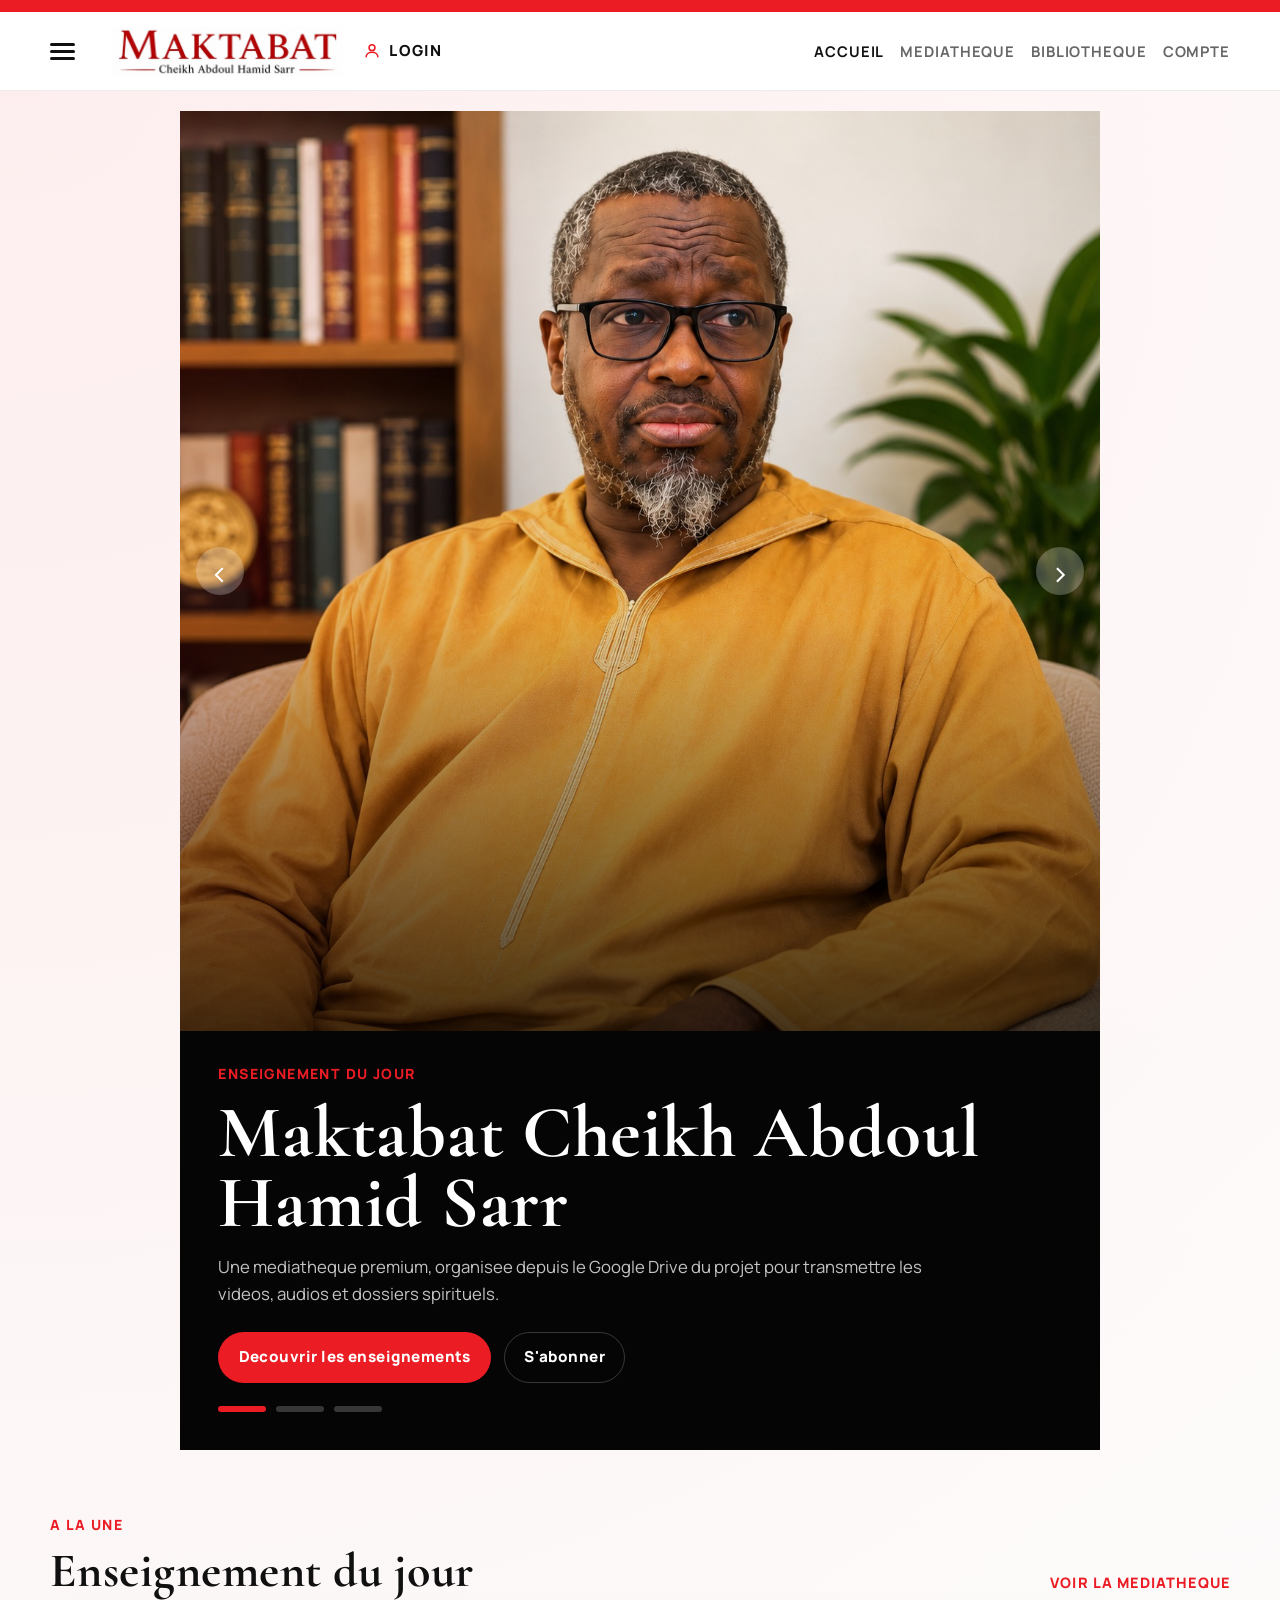
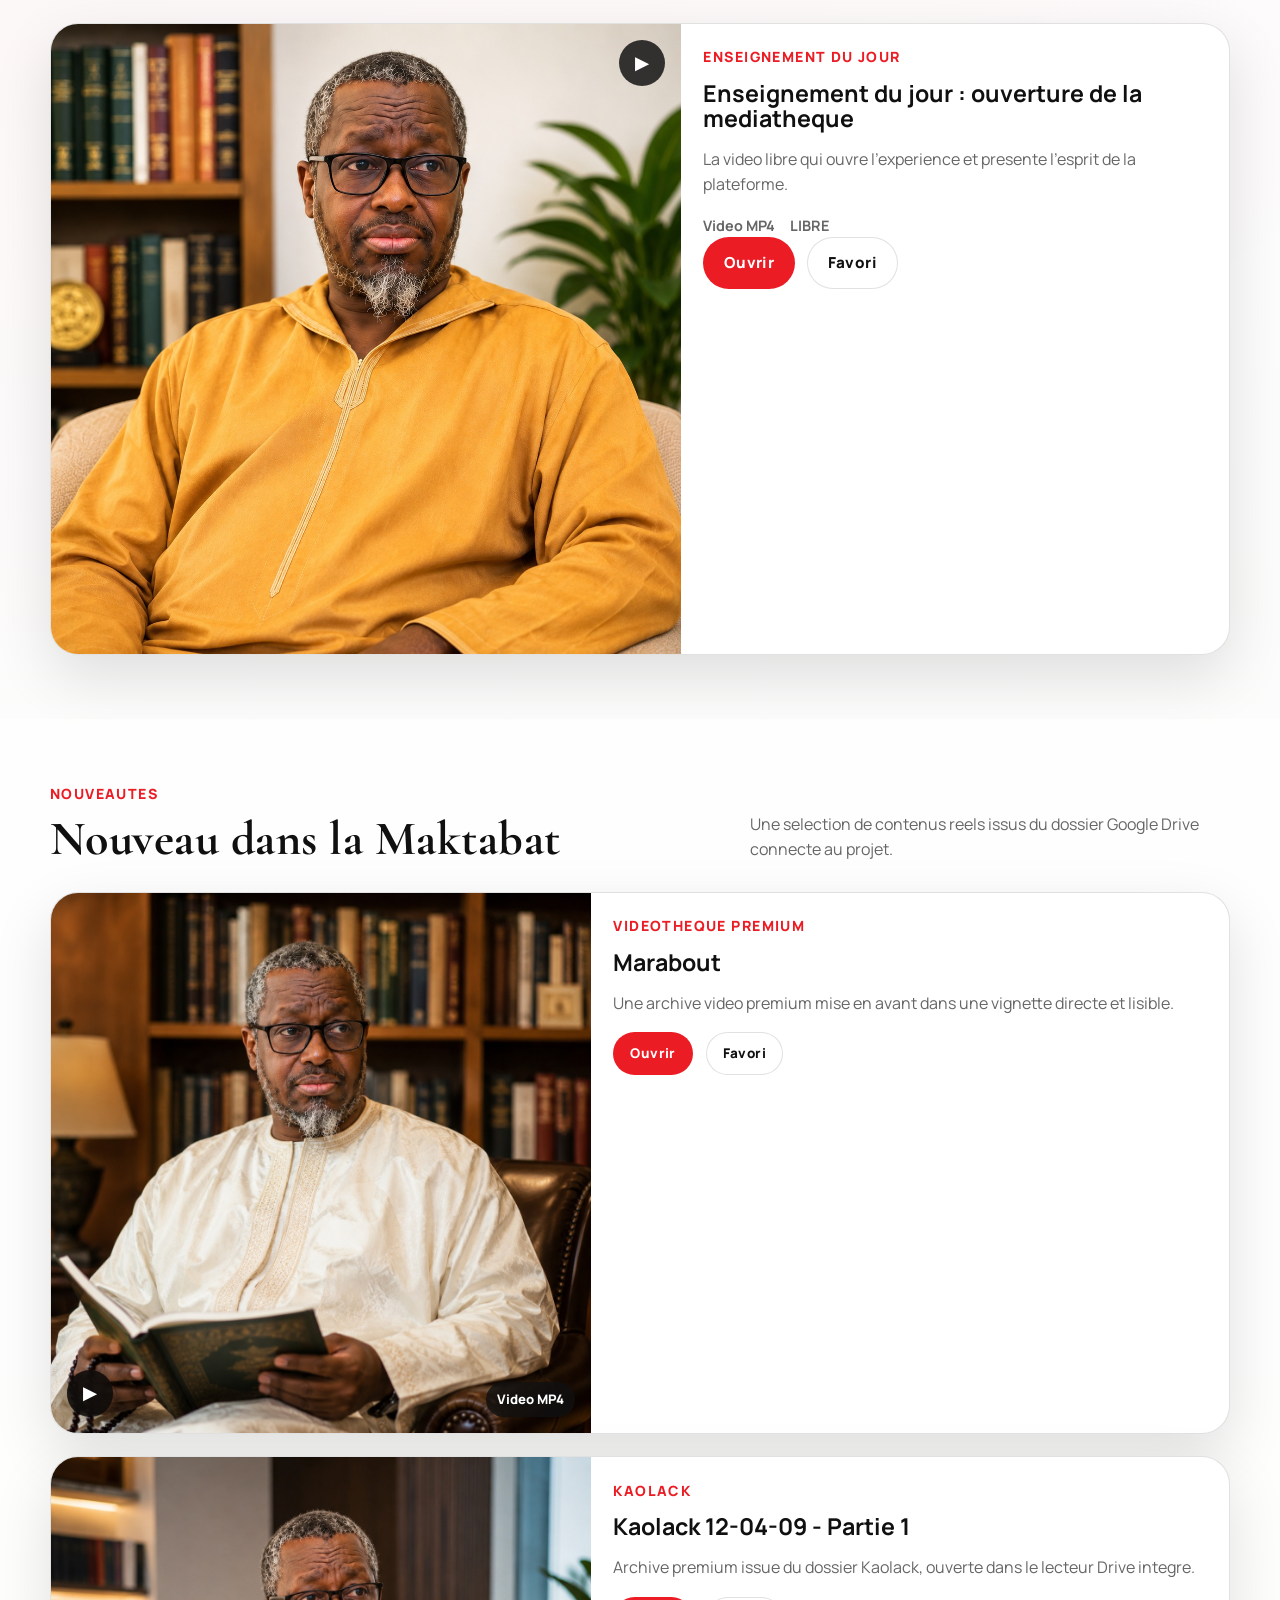
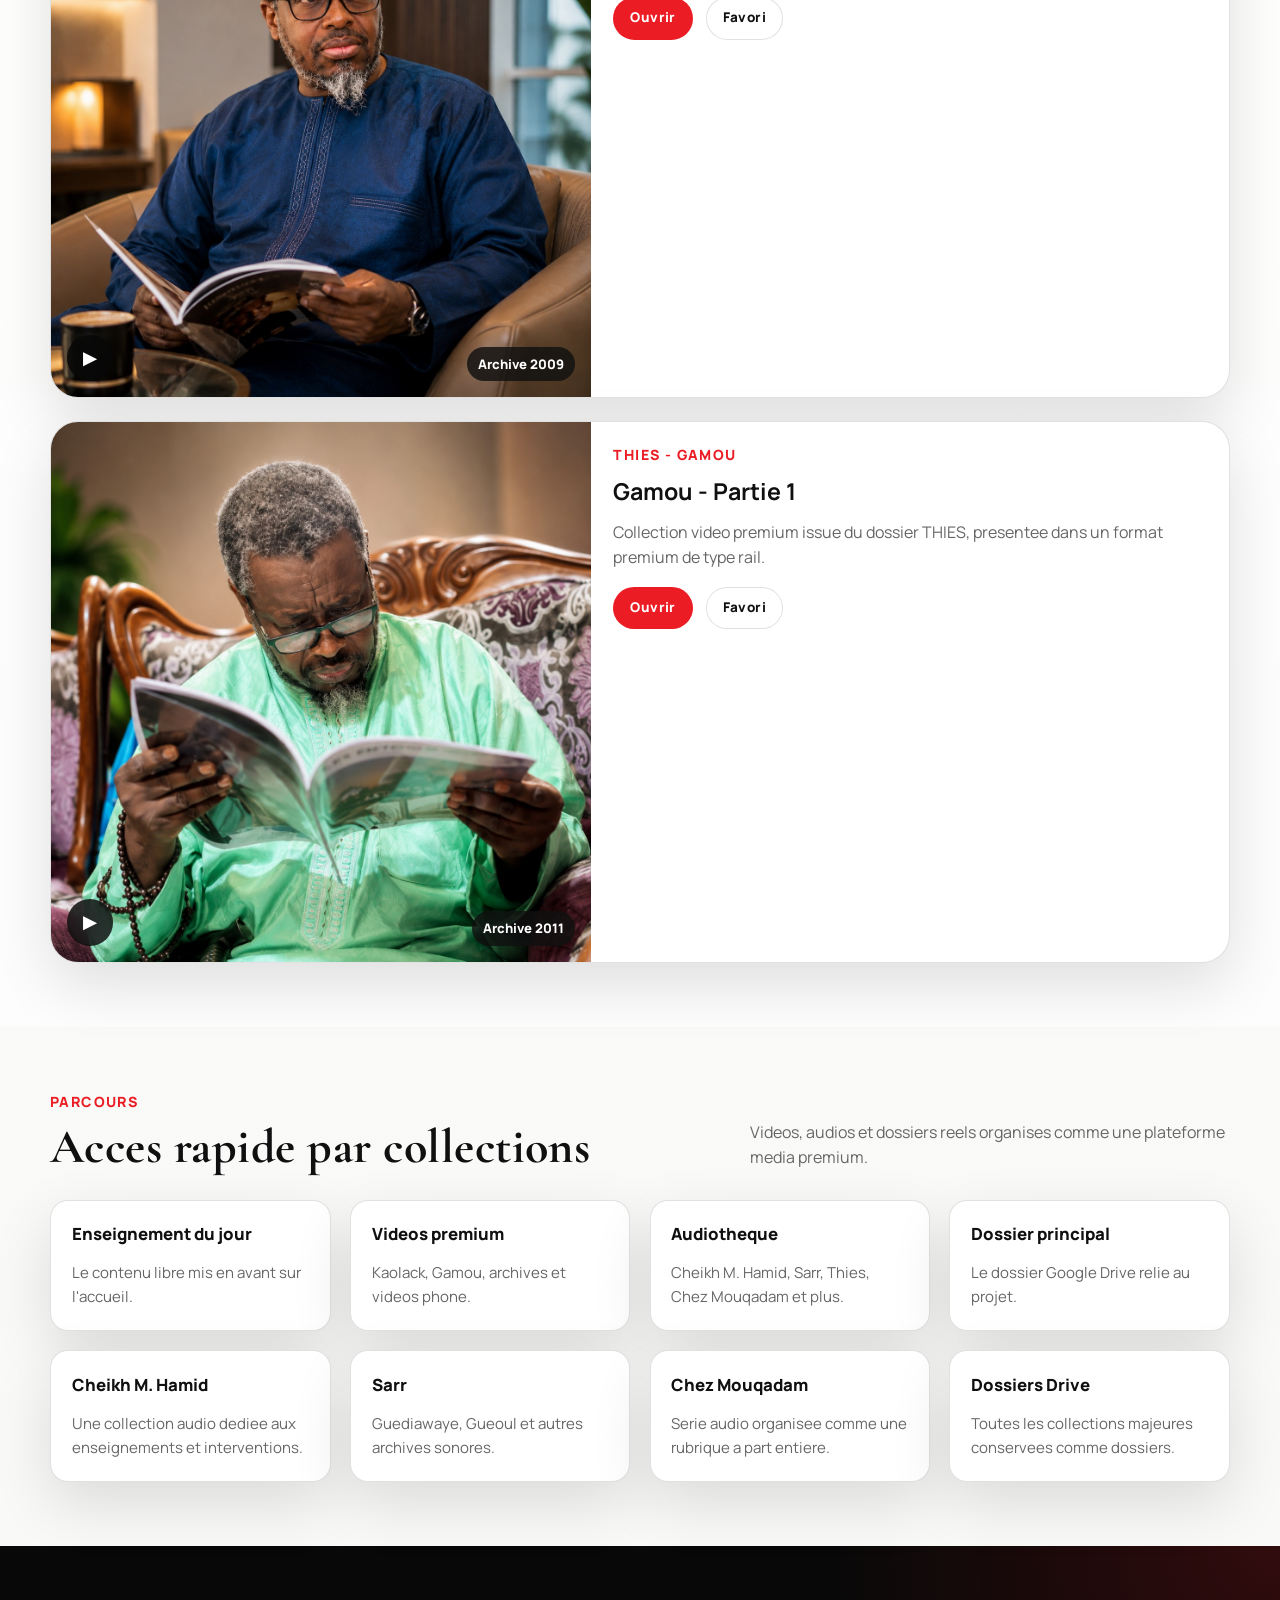
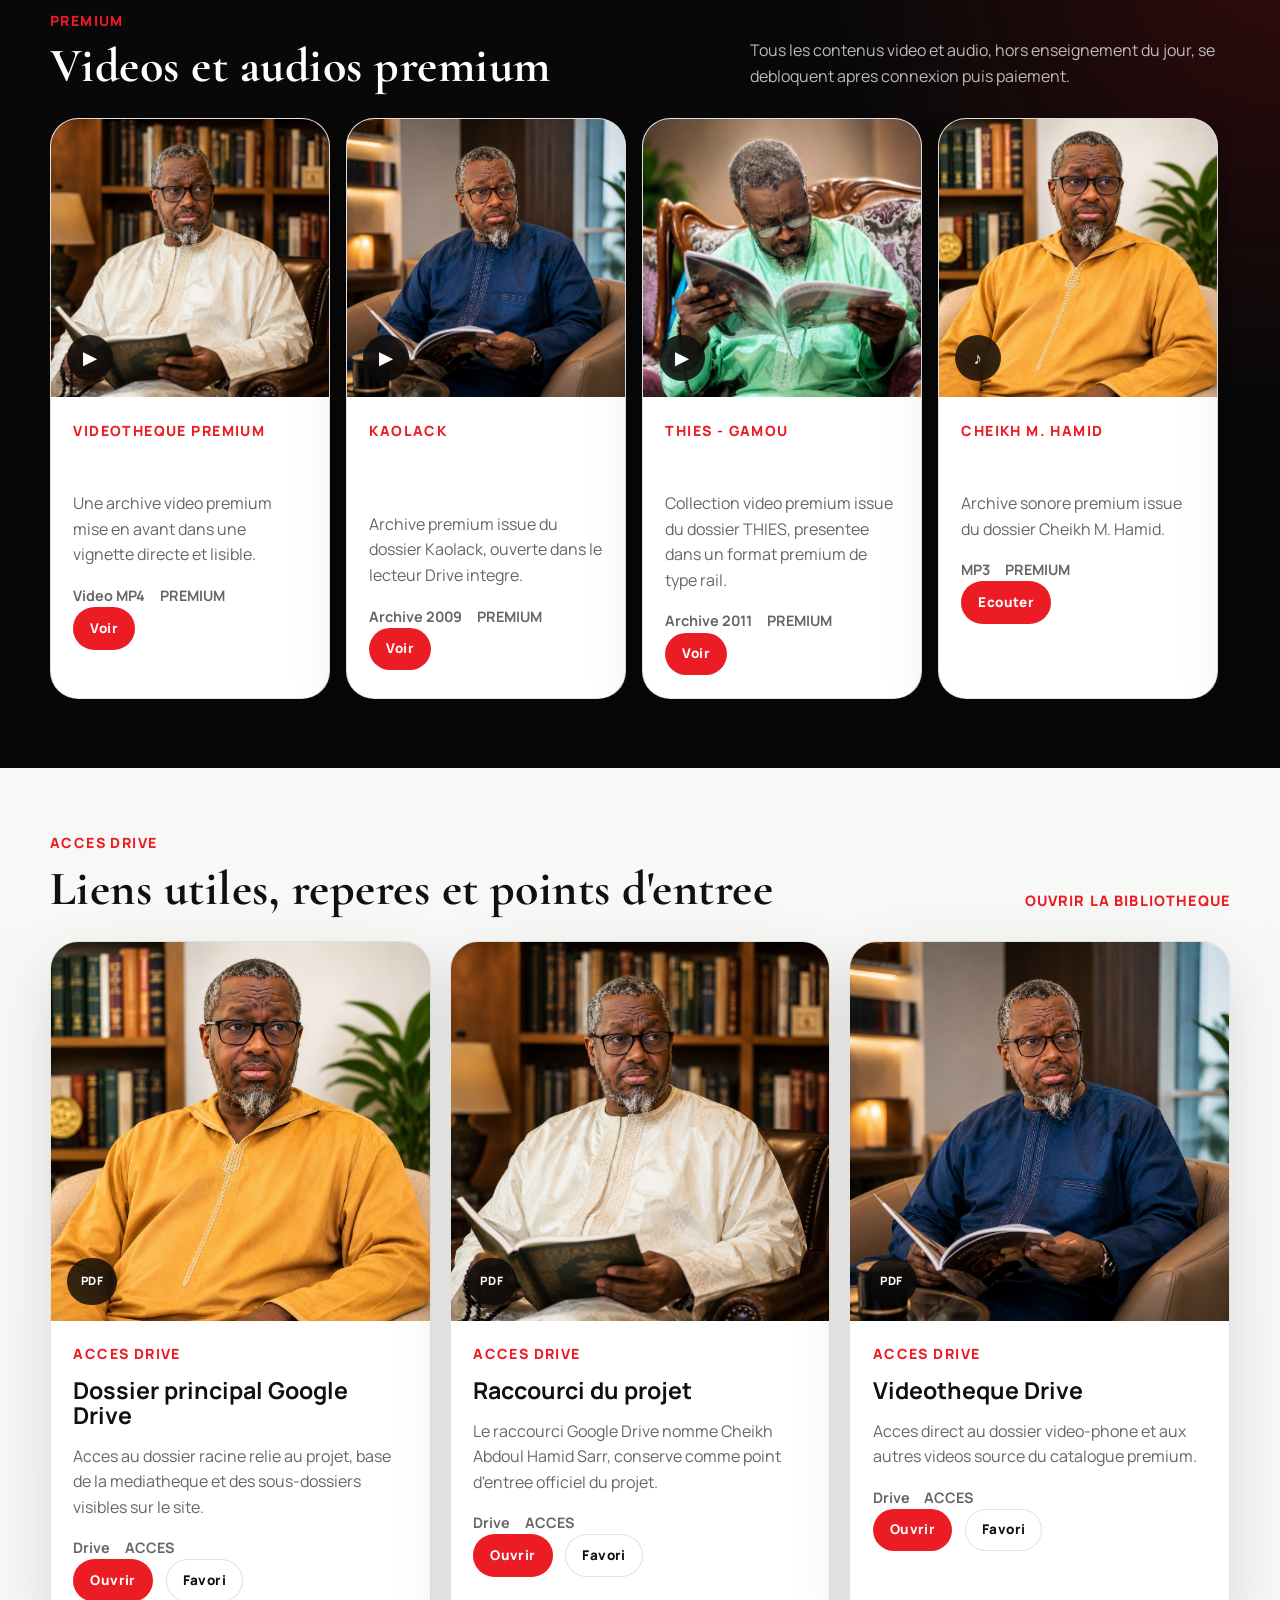
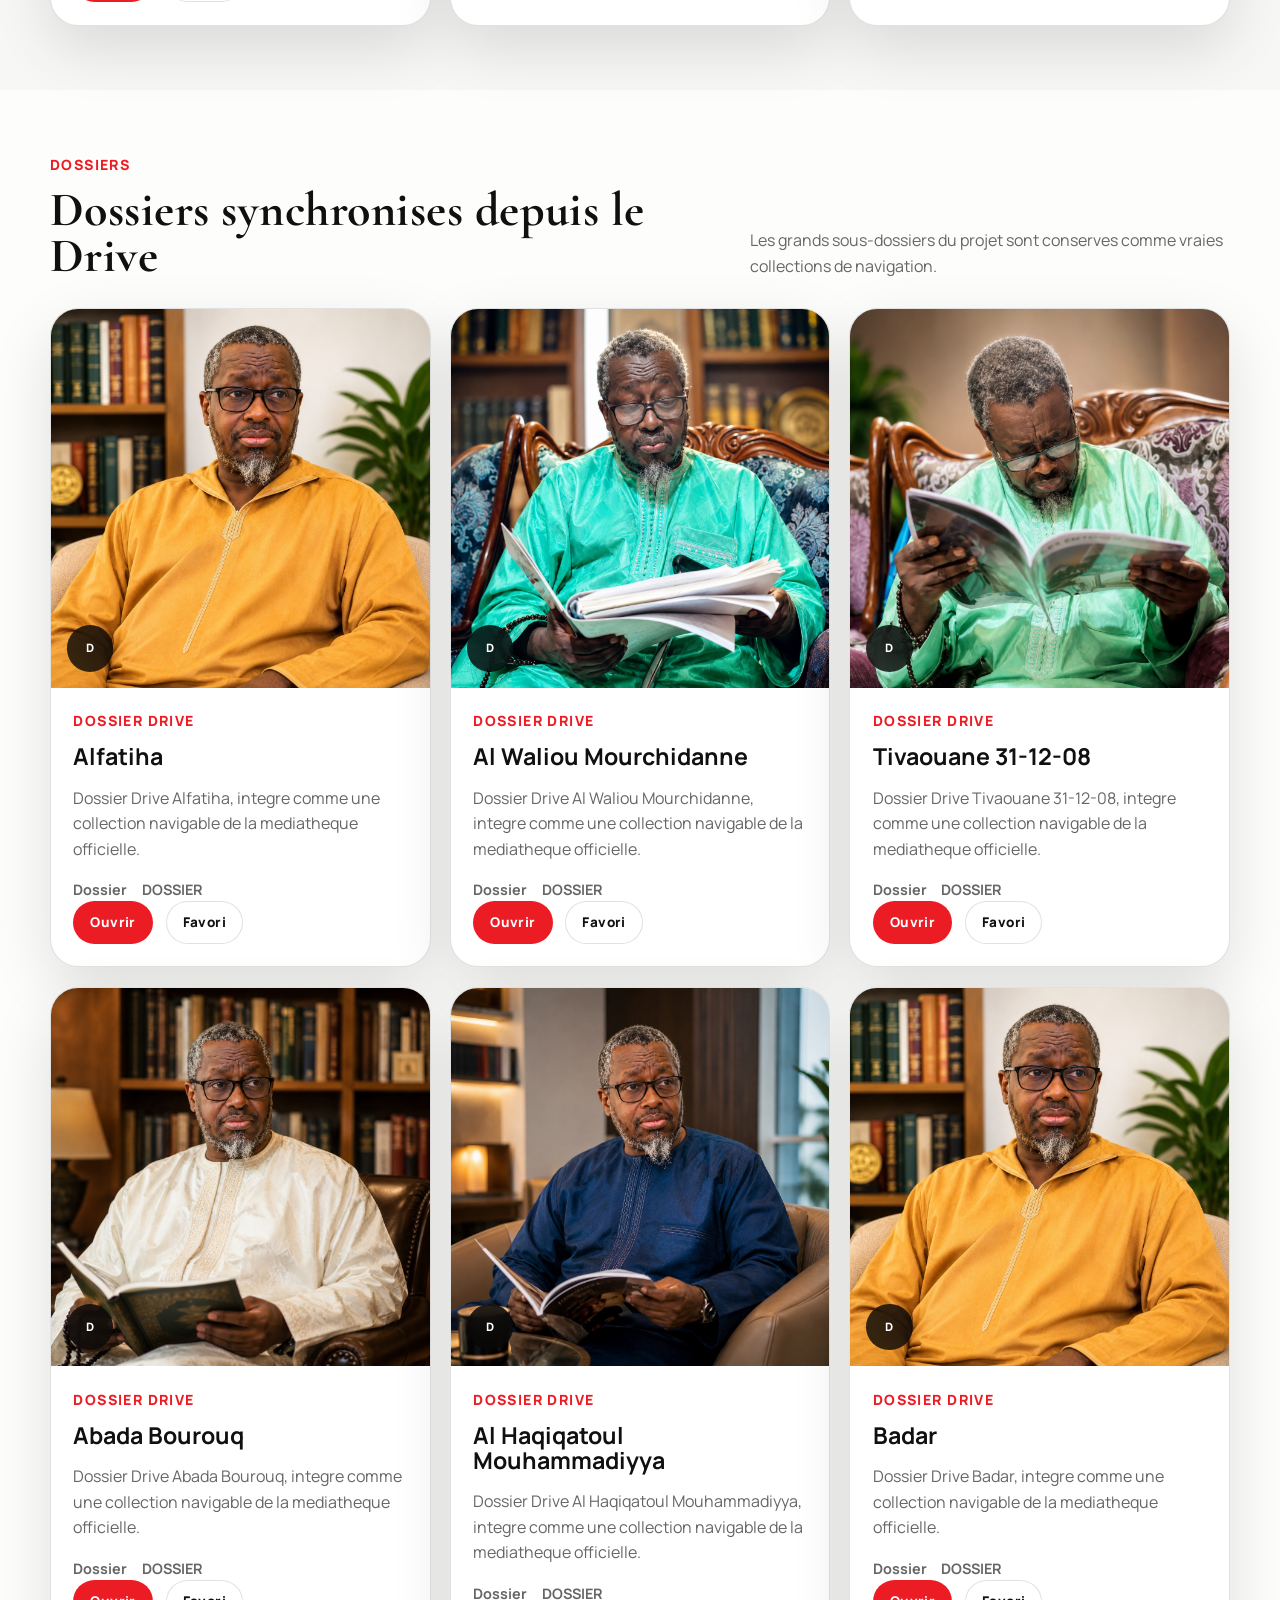
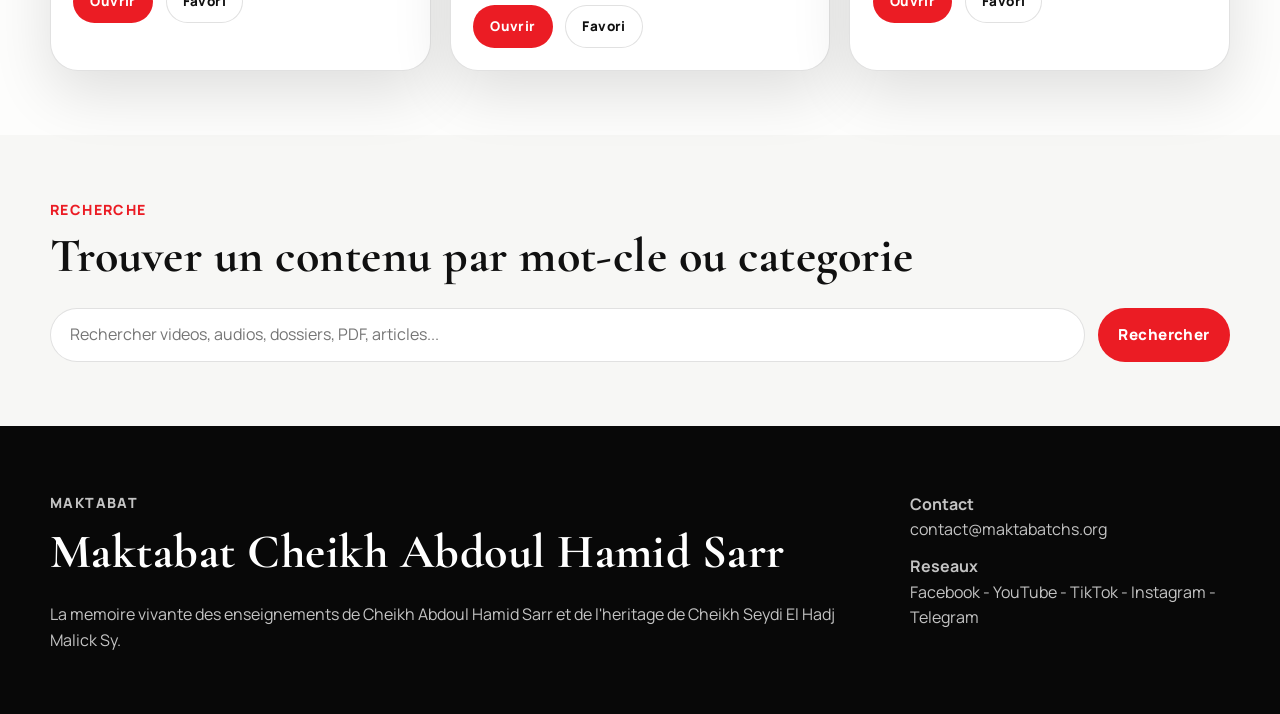
==== commit aa56d099: "Integrate Drive catalog and premium media experience" ====
--- a/index.html
+++ b/index.html
@@ -6,7 +6,7 @@
   <title>Maktabat Cheikh Abdoul Hamid Sarr | Accueil</title>
   <meta
     name="description"
-    content="Maktabat Cheikh Abdoul Hamid Sarr, la bibliotheque numerique officielle des enseignements, conferences, dossiers et archives spirituelles."
+    content="Maktabat Cheikh Abdoul Hamid Sarr, mediatheque premium organisee depuis le Google Drive du projet avec videos, audios et dossiers spirituels."
   >
   <meta name="theme-color" content="#eb1c24">
   <meta property="og:title" content="Maktabat Cheikh Abdoul Hamid Sarr">
@@ -72,7 +72,7 @@
             <p class="section-label">NOUVEAUTES</p>
             <h2>Nouveau dans la Maktabat</h2>
           </div>
-          <p class="section-copy">Les publications recemment mises en avant dans un format editorial premium.</p>
+          <p class="section-copy">Une selection de contenus reels issus du dossier Google Drive connecte au projet.</p>
         </div>
         <div class="stack-feed" id="newestFeed"></div>
       </div>
@@ -83,9 +83,9 @@
         <div class="section-head">
           <div>
             <p class="section-label">PARCOURS</p>
-            <h2>Acces rapide par categories</h2>
+            <h2>Acces rapide par collections</h2>
           </div>
-          <p class="section-copy">Un classement clair, inspire des grandes plateformes internationales.</p>
+          <p class="section-copy">Videos, audios et dossiers reels organises comme une plateforme media premium.</p>
         </div>
         <div class="category-grid" id="categoryGrid"></div>
       </div>
@@ -96,9 +96,9 @@
         <div class="section-head section-head--dark">
           <div>
             <p class="section-label">PREMIUM</p>
-            <h2>Conferences, Gamou et archives video</h2>
+            <h2>Videos et audios premium</h2>
           </div>
-          <p class="section-copy">Tous les contenus video et audio, hors video du jour, se debloquent apres connexion puis paiement Wave.</p>
+          <p class="section-copy">Tous les contenus video et audio, hors enseignement du jour, se debloquent apres connexion puis paiement.</p>
         </div>
         <div class="rail" id="premiumRail"></div>
       </div>
@@ -108,8 +108,8 @@
       <div class="container">
         <div class="section-head">
           <div>
-            <p class="section-label">BIBLIOTHEQUE</p>
-            <h2>Livres, PDF et articles</h2>
+            <p class="section-label">ACCES DRIVE</p>
+            <h2>Liens utiles, reperes et points d'entree</h2>
           </div>
           <a class="section-link" href="/bibliotheque">Ouvrir la bibliotheque</a>
         </div>
@@ -122,9 +122,9 @@
         <div class="section-head">
           <div>
             <p class="section-label">DOSSIERS</p>
-            <h2>Dossiers majeurs et reperes historiques</h2>
+            <h2>Dossiers synchronises depuis le Drive</h2>
           </div>
-          <p class="section-copy">Des entreees distinctes pour les figures, khalifes, compagnons et moukhadam.</p>
+          <p class="section-copy">Les grands sous-dossiers du projet sont conserves comme vraies collections de navigation.</p>
         </div>
         <div class="card-grid card-grid--three" id="dossierPreview"></div>
       </div>
--- a/styles.css
+++ b/styles.css
@@ -112,32 +112,53 @@
 
 .brand {
   display: inline-flex;
-  flex-direction: column;
+  align-items: center;
   justify-content: center;
-  gap: 0.05rem;
-}
-
-.brand__title {
-  color: var(--accent);
-  font-family: "Cormorant Garamond", serif;
-  font-size: clamp(1.95rem, 4vw, 2.65rem);
-  font-weight: 700;
-  line-height: 0.9;
-  letter-spacing: 0.01em;
-}
-
-.brand__subtitle {
-  font-size: 0.76rem;
-  color: var(--muted);
-  letter-spacing: 0.08em;
-  text-transform: uppercase;
+  flex: 0 1 auto;
+  min-width: 0;
+}
+
+.brand__logo {
+  display: block;
+  width: clamp(170px, 18vw, 250px);
+  max-width: 100%;
+  max-height: 58px;
+  height: auto;
+  object-fit: contain;
 }
 
 .header-login {
+  display: inline-flex;
+  align-items: center;
+  gap: 0.46rem;
+  margin-left: 0.2rem;
   font-size: 0.95rem;
   font-weight: 800;
   letter-spacing: 0.08em;
   text-transform: uppercase;
+}
+
+.header-login__icon {
+  display: inline-flex;
+  align-items: center;
+  justify-content: center;
+  width: 1.25rem;
+  height: 1.25rem;
+  color: var(--accent);
+}
+
+.header-login__icon svg {
+  width: 100%;
+  height: 100%;
+  fill: none;
+  stroke: currentColor;
+  stroke-width: 1.85;
+  stroke-linecap: round;
+  stroke-linejoin: round;
+}
+
+.header-login__label {
+  display: inline-block;
 }
 
 .desktop-nav {
@@ -220,6 +241,7 @@
 .hero-section .container {
   display: grid;
   gap: 0;
+  justify-items: center;
 }
 
 .hero-stage {
@@ -227,8 +249,8 @@
   overflow: hidden;
   background: #050505;
   border-radius: 0;
-  aspect-ratio: 16 / 9;
-  min-height: 430px;
+  width: min(100%, 920px);
+  aspect-ratio: 1 / 1;
 }
 
 .hero-carousel,
@@ -275,6 +297,7 @@
 }
 
 .hero-caption {
+  width: min(100%, 920px);
   background: #050505;
   color: #ffffff;
   padding: 2rem clamp(1.3rem, 3vw, 2.4rem) 2.4rem;
@@ -485,6 +508,20 @@
 .info-card {
   overflow: hidden;
   border-radius: var(--radius);
+  transition:
+    transform 0.22s ease,
+    box-shadow 0.22s ease,
+    border-color 0.22s ease;
+}
+
+.feature-card:hover,
+.stack-card:hover,
+.media-card:hover,
+.info-card:hover,
+.category-tile:hover {
+  transform: translateY(-3px);
+  box-shadow: 0 30px 70px rgba(0, 0, 0, 0.16);
+  border-color: rgba(235, 28, 36, 0.18);
 }
 
 .feature-card {
@@ -499,6 +536,16 @@
   width: 100%;
   height: 100%;
   object-fit: cover;
+}
+
+.feature-card__media,
+.stack-card__media,
+.media-card__media,
+.info-card__media {
+  position: relative;
+  overflow: hidden;
+  background: #111111;
+  aspect-ratio: 1 / 1;
 }
 
 .feature-card__body,
@@ -547,8 +594,6 @@
 
 .stack-card__media {
   position: relative;
-  min-height: 300px;
-  background: #111111;
 }
 
 .stack-card__badge {
@@ -563,6 +608,36 @@
   font-weight: 800;
 }
 
+.media-play-badge {
+  position: absolute;
+  left: 1rem;
+  bottom: 1rem;
+  display: inline-flex;
+  align-items: center;
+  justify-content: center;
+  min-width: 2.9rem;
+  height: 2.9rem;
+  padding: 0 0.85rem;
+  border-radius: 999px;
+  background: rgba(8, 8, 8, 0.8);
+  color: #ffffff;
+  font-size: 1.05rem;
+  font-weight: 800;
+  letter-spacing: 0.06em;
+  backdrop-filter: blur(14px);
+}
+
+.media-play-badge--feature {
+  left: auto;
+  top: 1rem;
+  right: 1rem;
+  bottom: auto;
+}
+
+.media-play-badge--info {
+  font-size: 0.72rem;
+}
+
 .category-grid,
 .card-grid,
 .stats-grid {
@@ -582,6 +657,10 @@
 .category-tile {
   border-radius: var(--radius-small);
   padding: 1.3rem;
+  transition:
+    transform 0.22s ease,
+    box-shadow 0.22s ease,
+    border-color 0.22s ease;
 }
 
 .category-tile__title {
@@ -847,8 +926,16 @@
 
 .modal-media video,
 .modal-media audio,
-.modal-media img {
+.modal-media img,
+.modal-media iframe {
   width: 100%;
+}
+
+.modal-media iframe {
+  display: block;
+  min-height: 420px;
+  border: 0;
+  background: #000000;
 }
 
 .modal-copy {
@@ -888,6 +975,27 @@
   height: 110px;
   border-radius: 18px;
   background: #ffffff;
+}
+
+.modal-locked-screen {
+  display: grid;
+  place-items: center;
+  gap: 0.65rem;
+  min-height: 420px;
+  padding: 1.5rem;
+  text-align: center;
+  background:
+    radial-gradient(circle at top, rgba(235, 28, 36, 0.3), transparent 40%),
+    linear-gradient(180deg, #141414 0%, #050505 100%);
+}
+
+.modal-locked-screen strong {
+  font-size: 1.45rem;
+}
+
+.modal-locked-screen span {
+  max-width: 28rem;
+  color: rgba(255, 255, 255, 0.76);
 }
 
 .toast {
@@ -971,16 +1079,22 @@
   }
 
   .site-header__inner {
+    display: block;
     min-height: 72px;
   }
 
-  .brand__title {
-    font-size: 1.8rem;
+  .site-header__lead {
+    width: 100%;
+  }
+
+  .brand__logo {
+    width: clamp(150px, 26vw, 210px);
+    max-height: 52px;
   }
 
   .hero-stage {
-    min-height: 320px;
-    aspect-ratio: 4 / 5;
+    width: 100%;
+    aspect-ratio: 1 / 1;
   }
 
   .section-head,
@@ -1010,19 +1124,63 @@
   }
 
   .site-header__inner {
-    min-height: 68px;
+    min-height: 70px;
   }
 
   .site-header__lead {
-    gap: 0.7rem;
-  }
-
-  .brand__subtitle {
-    display: none;
-  }
-
+    position: relative;
+    min-height: 70px;
+    justify-content: space-between;
+    gap: 0.35rem;
+  }
+
+  .brand {
+    position: absolute;
+    left: 50%;
+    top: 50%;
+    transform: translate(-50%, -50%);
+    align-items: center;
+    text-align: center;
+    z-index: 0;
+    width: min(36vw, 132px);
+  }
+
+  .brand__logo {
+    width: 100%;
+    min-width: 0;
+    max-height: 46px;
+  }
+
+  .menu-toggle,
   .header-login {
-    font-size: 0.82rem;
+    position: relative;
+    z-index: 1;
+  }
+
+  .menu-toggle {
+    width: 2.75rem;
+    height: 2.75rem;
+  }
+
+  .header-login {
+    min-height: 2.5rem;
+    margin-left: auto;
+    padding: 0.45rem 0.7rem 0.45rem 0.6rem;
+    border: 1px solid rgba(16, 16, 16, 0.1);
+    border-radius: 999px;
+    background: rgba(255, 255, 255, 0.94);
+    font-size: 0.78rem;
+    letter-spacing: 0.06em;
+    box-shadow: 0 12px 28px rgba(0, 0, 0, 0.06);
+  }
+
+  .header-login__icon {
+    width: 1.02rem;
+    height: 1.02rem;
+  }
+
+  .header-login__label {
+    line-height: 1;
   }
 
   .hero-arrow {
@@ -1049,6 +1207,11 @@
     padding: 1rem;
   }
 
+  .modal-media iframe,
+  .modal-locked-screen {
+    min-height: 300px;
+  }
+
   .qr-card {
     grid-template-columns: 1fr;
   }
@@ -1057,3 +1220,18 @@
     grid-auto-columns: minmax(260px, 88vw);
   }
 }
+
+@media (max-width: 420px) {
+  .brand {
+    width: min(34vw, 122px);
+  }
+
+  .header-login {
+    gap: 0.38rem;
+    padding-inline: 0.58rem;
+  }
+
+  .header-login__label {
+    font-size: 0.74rem;
+  }
+}
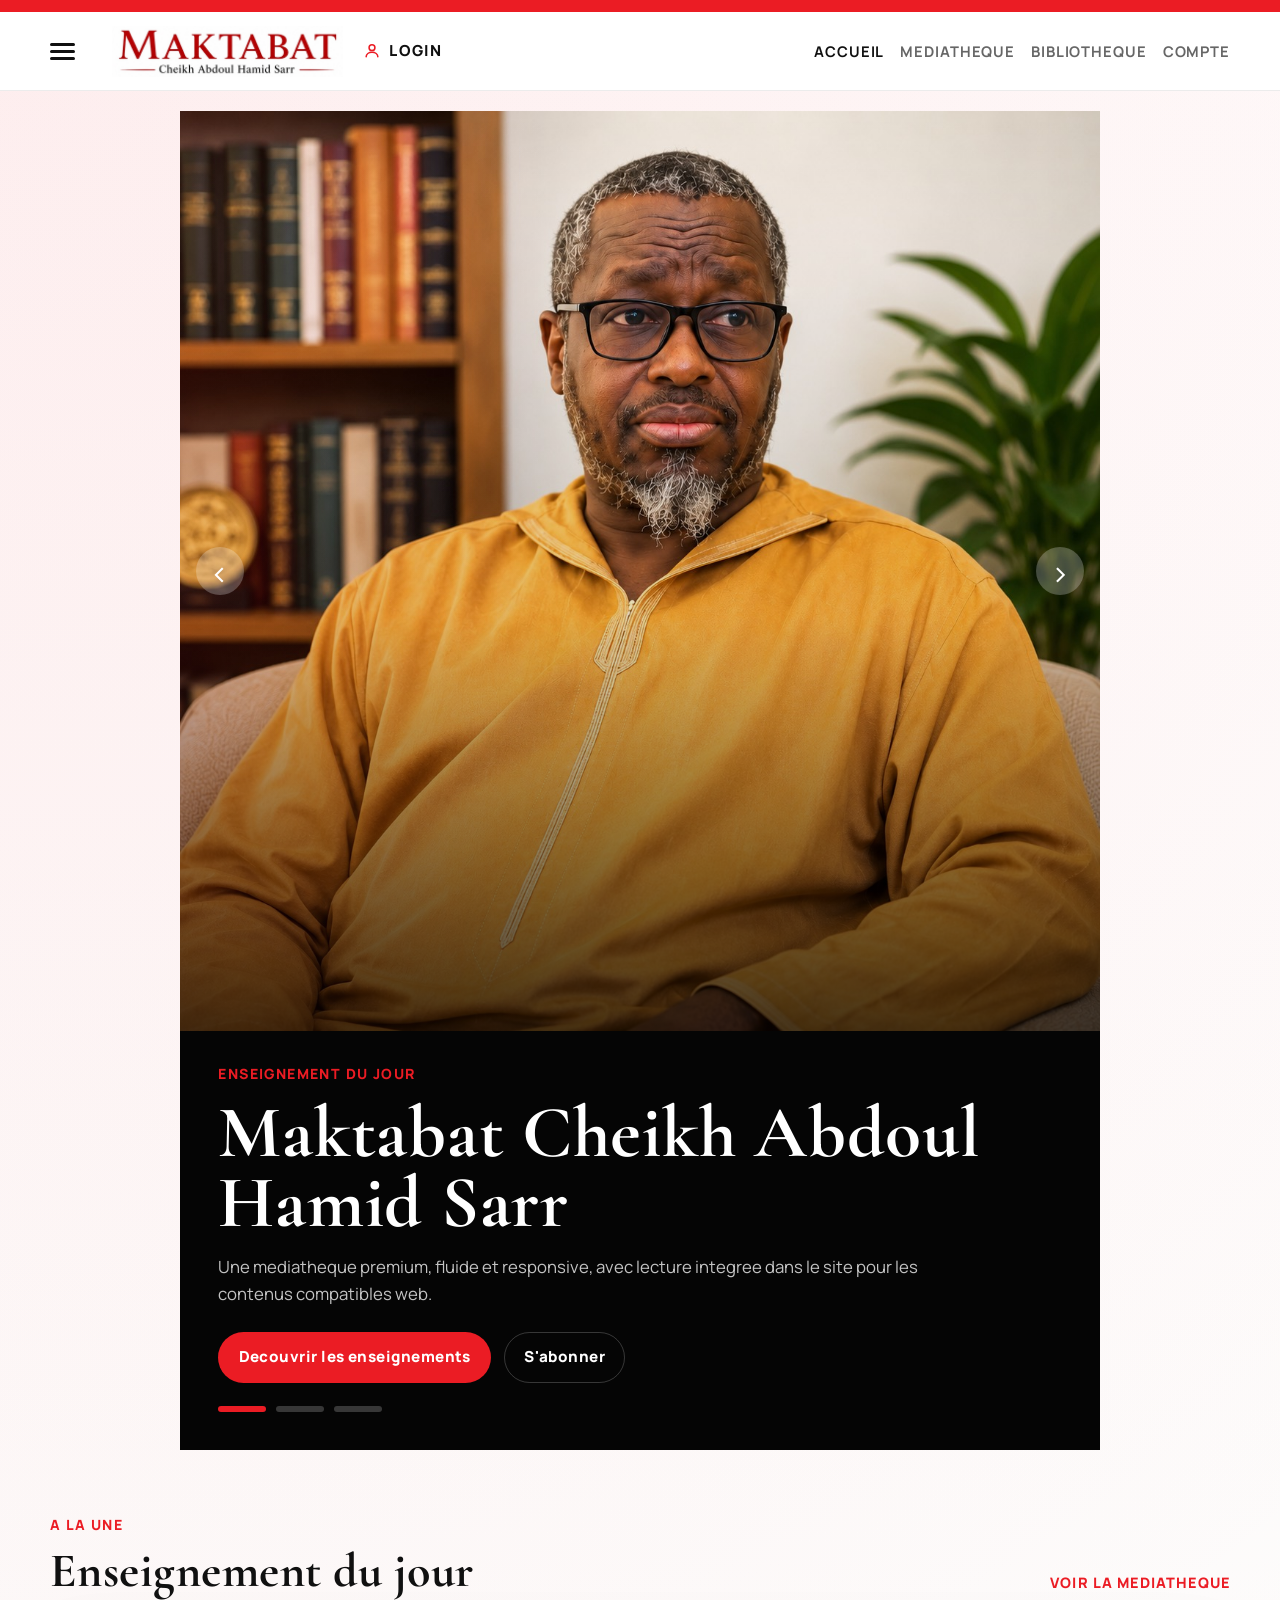
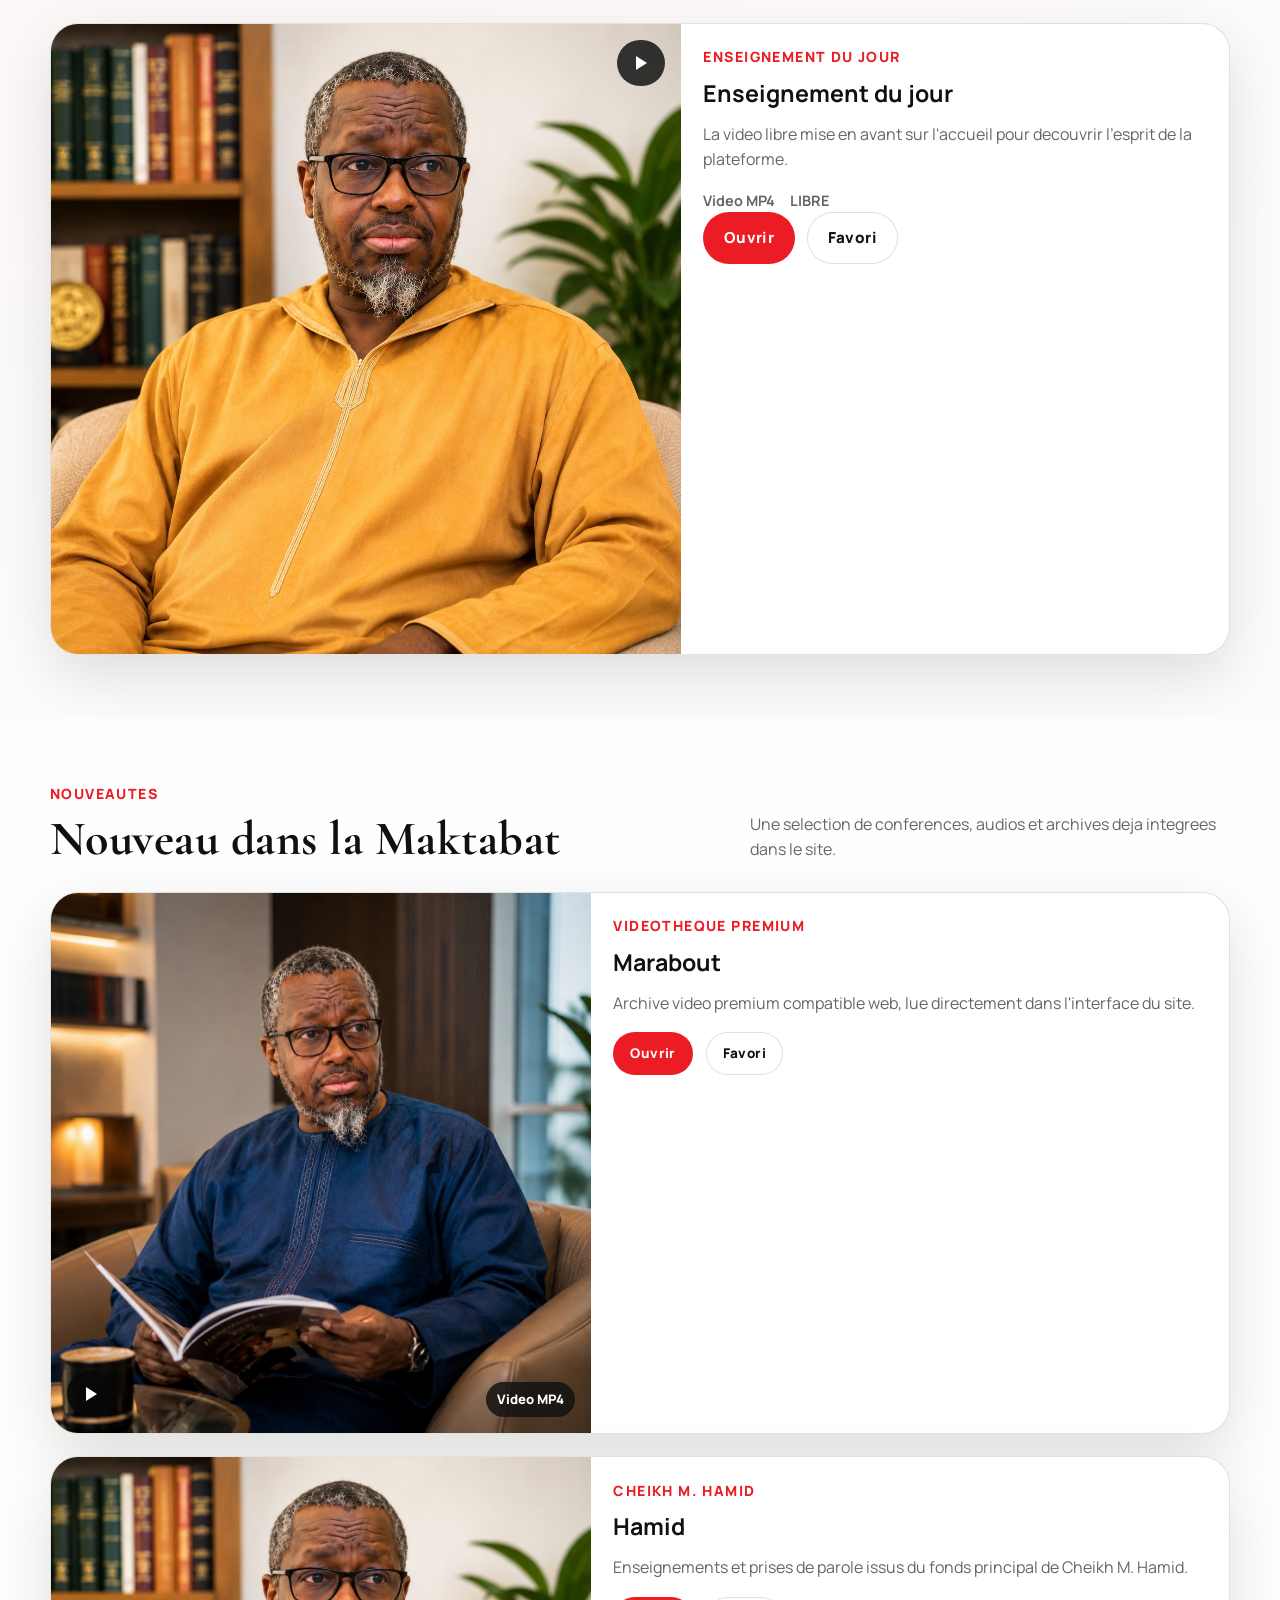
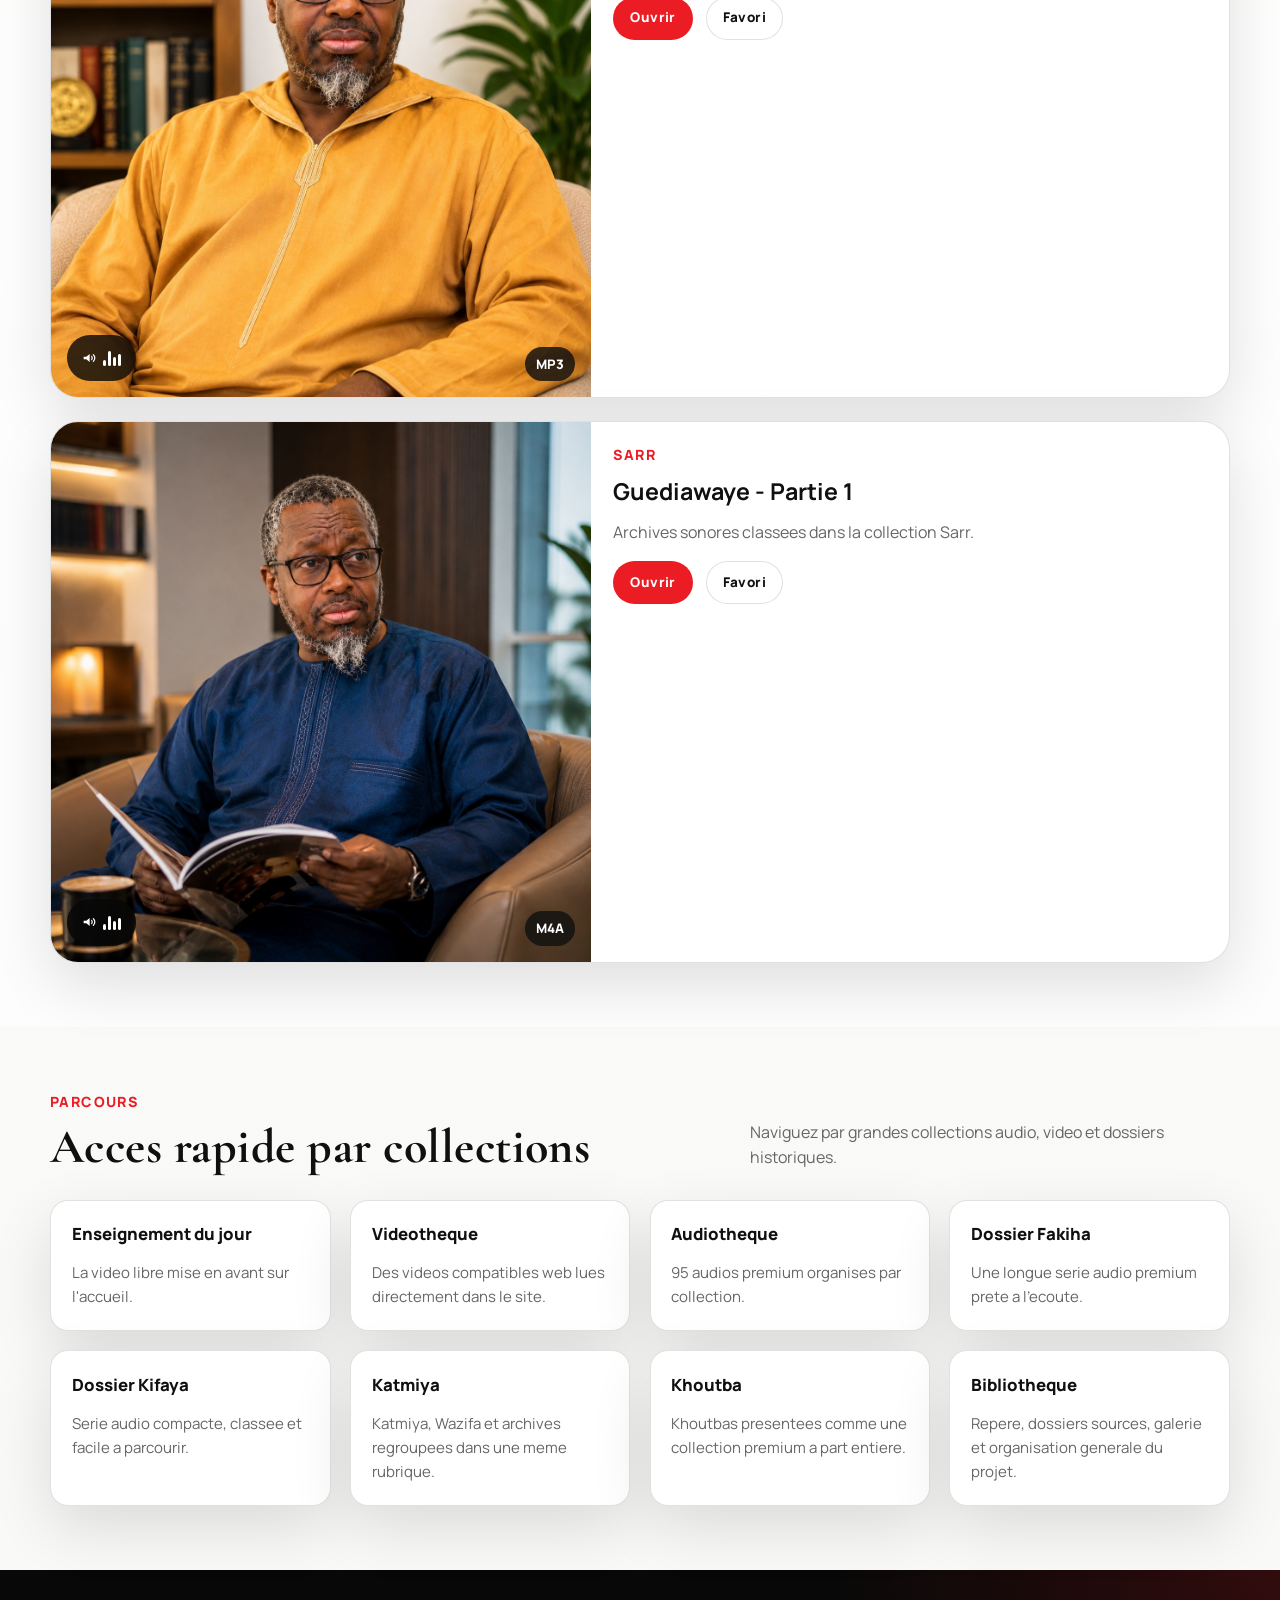
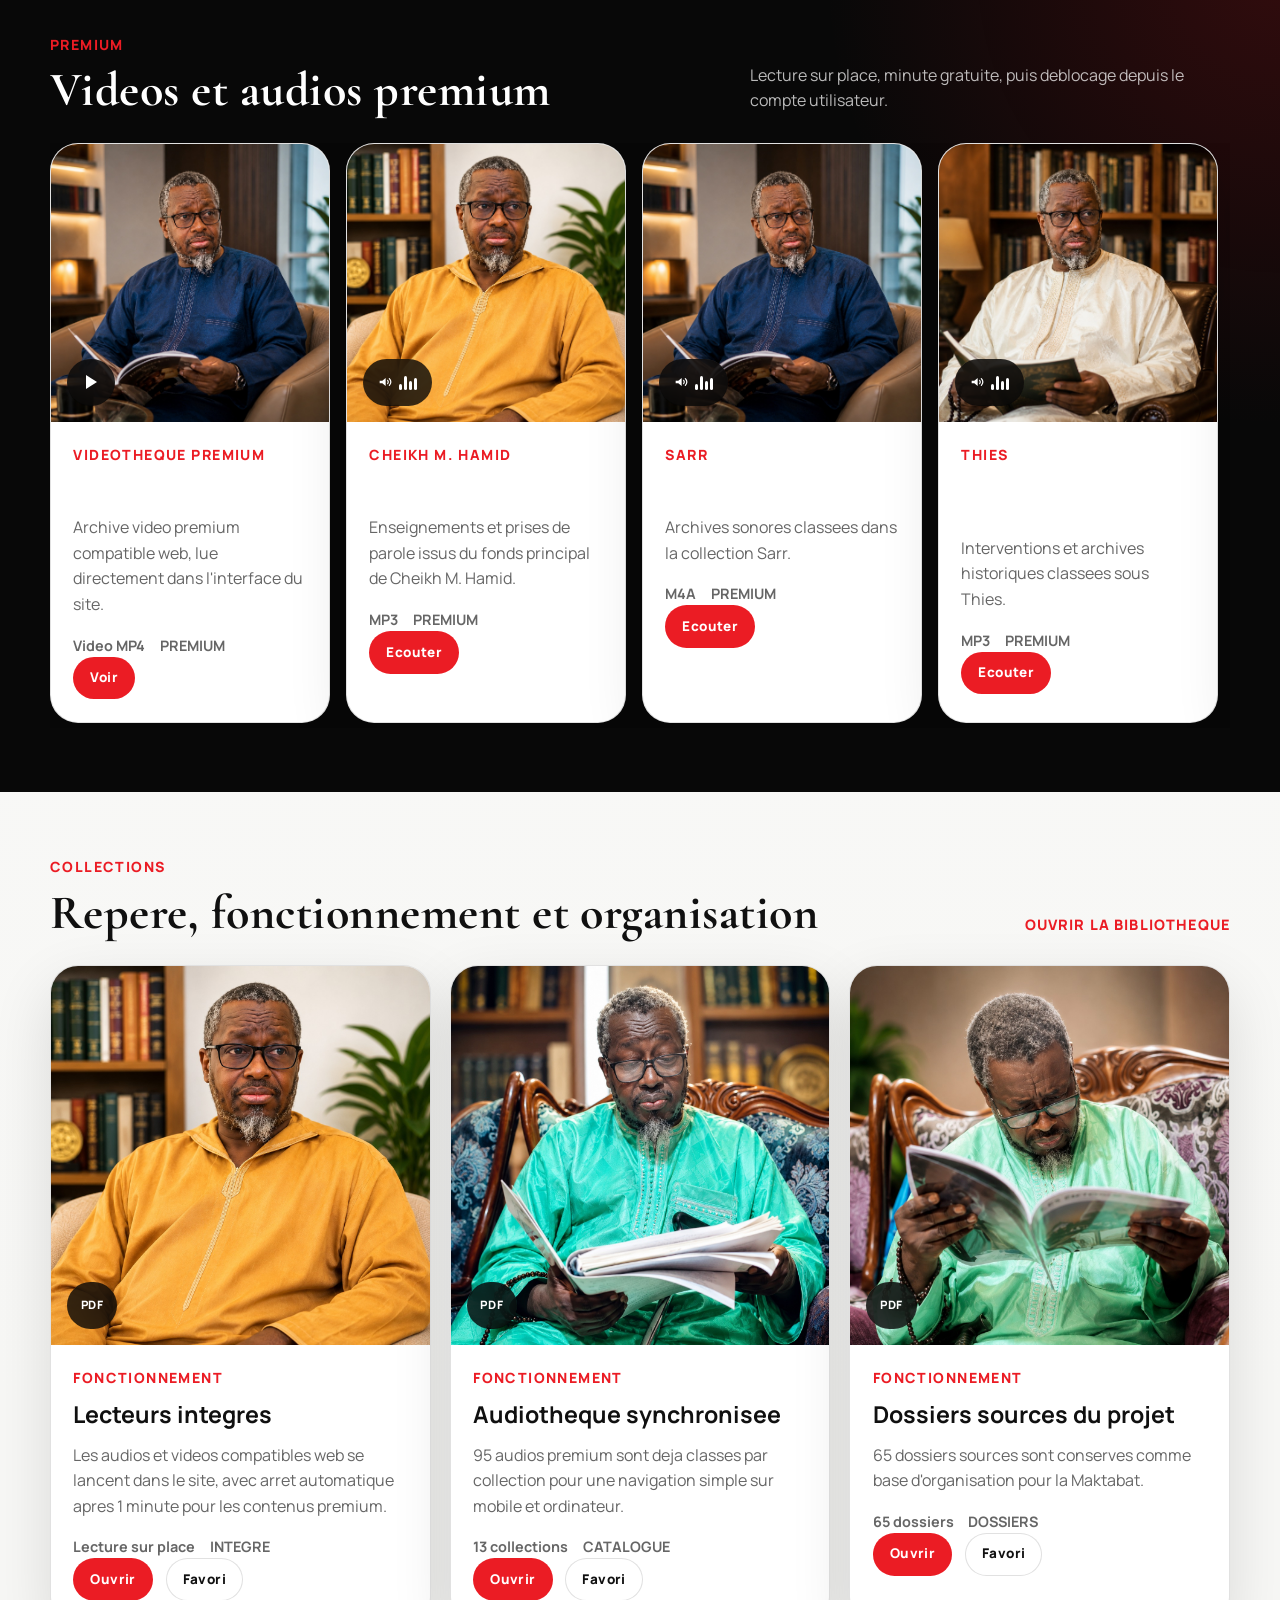
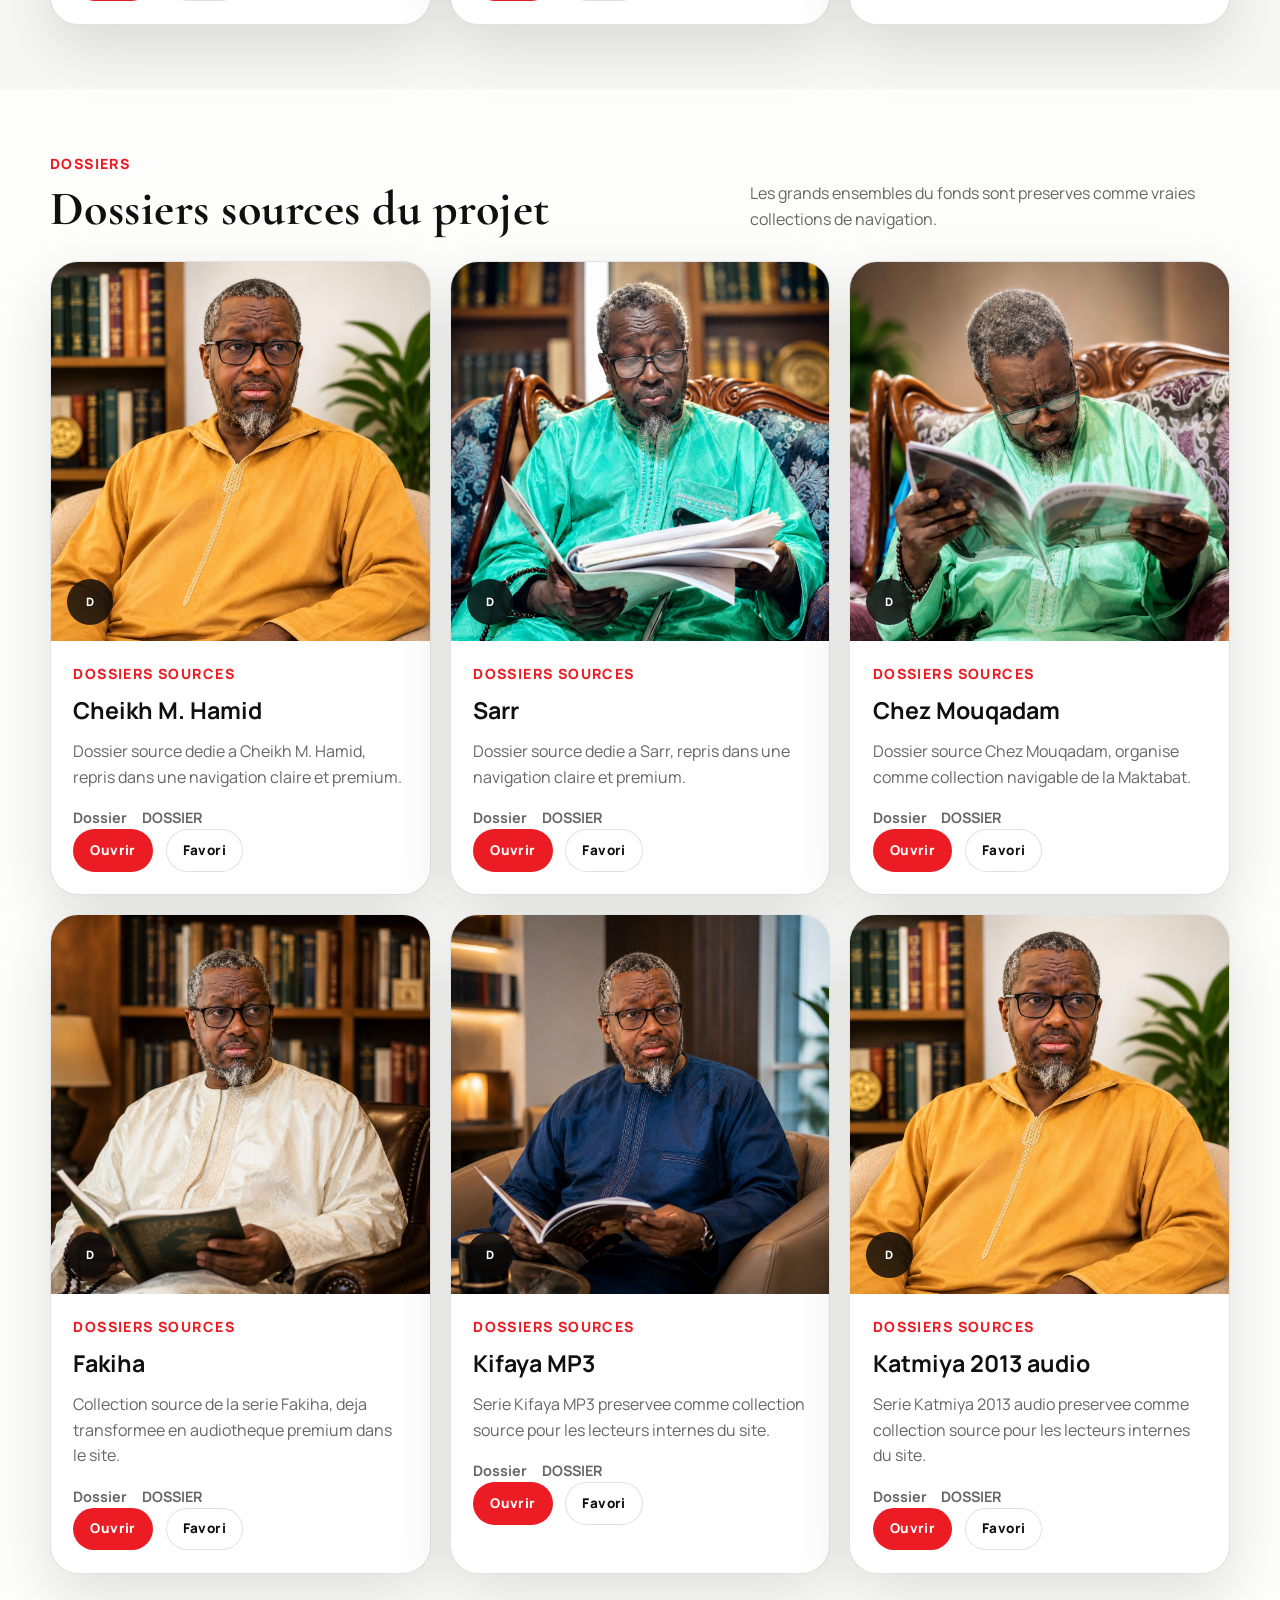
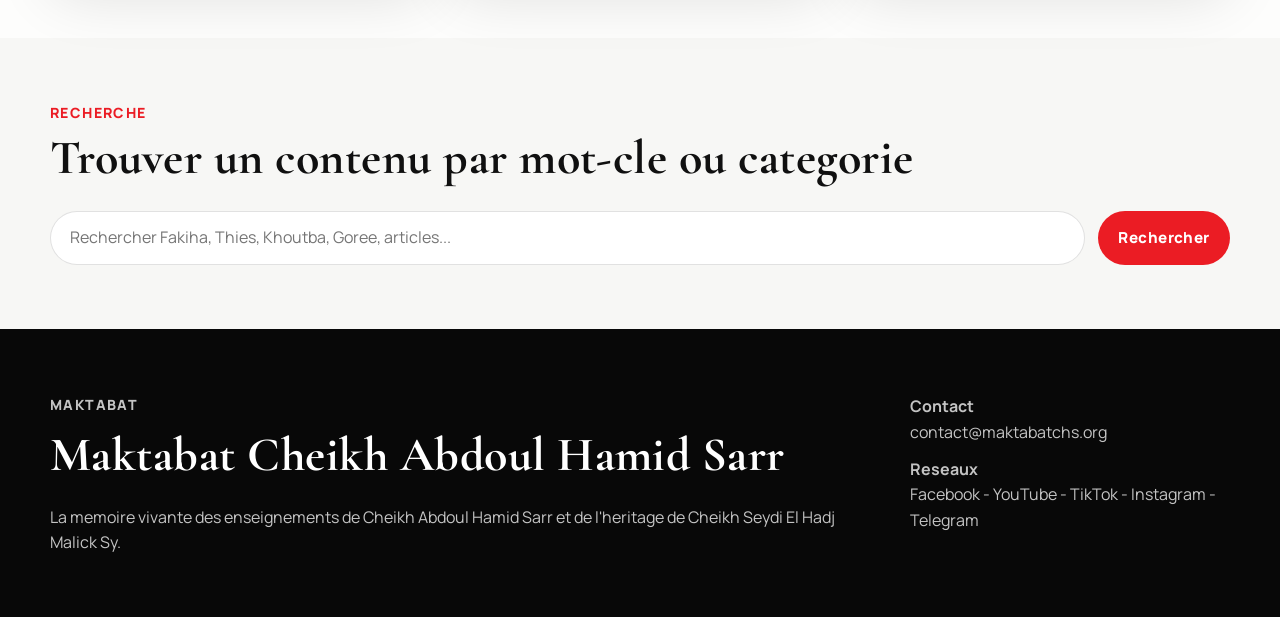
==== commit 1e5d820c: "Integrate in-site media playback and expand audiotheque" ====
--- a/index.html
+++ b/index.html
@@ -6,7 +6,7 @@
   <title>Maktabat Cheikh Abdoul Hamid Sarr | Accueil</title>
   <meta
     name="description"
-    content="Maktabat Cheikh Abdoul Hamid Sarr, mediatheque premium organisee depuis le Google Drive du projet avec videos, audios et dossiers spirituels."
+    content="Maktabat Cheikh Abdoul Hamid Sarr, mediatheque premium avec videos, audios et dossiers spirituels organises par collection."
   >
   <meta name="theme-color" content="#eb1c24">
   <meta property="og:title" content="Maktabat Cheikh Abdoul Hamid Sarr">
@@ -15,7 +15,7 @@
     content="La bibliotheque numerique officielle des oeuvres et enseignements de Cheikh Abdoul Hamid Sarr."
   >
   <meta property="og:type" content="website">
-  <meta property="og:image" content="/assets/images/hero-cheikh.jpeg">
+  <meta property="og:image" content="/assets/images/photo-1.jpg">
   <link rel="icon" href="/favicon.svg" type="image/svg+xml">
   <link rel="preconnect" href="https://fonts.googleapis.com">
   <link rel="preconnect" href="https://fonts.gstatic.com" crossorigin>
@@ -72,7 +72,7 @@
             <p class="section-label">NOUVEAUTES</p>
             <h2>Nouveau dans la Maktabat</h2>
           </div>
-          <p class="section-copy">Une selection de contenus reels issus du dossier Google Drive connecte au projet.</p>
+          <p class="section-copy">Une selection de conferences, audios et archives deja integrees dans le site.</p>
         </div>
         <div class="stack-feed" id="newestFeed"></div>
       </div>
@@ -85,7 +85,7 @@
             <p class="section-label">PARCOURS</p>
             <h2>Acces rapide par collections</h2>
           </div>
-          <p class="section-copy">Videos, audios et dossiers reels organises comme une plateforme media premium.</p>
+          <p class="section-copy">Naviguez par grandes collections audio, video et dossiers historiques.</p>
         </div>
         <div class="category-grid" id="categoryGrid"></div>
       </div>
@@ -98,7 +98,7 @@
             <p class="section-label">PREMIUM</p>
             <h2>Videos et audios premium</h2>
           </div>
-          <p class="section-copy">Tous les contenus video et audio, hors enseignement du jour, se debloquent apres connexion puis paiement.</p>
+          <p class="section-copy">Lecture sur place, minute gratuite, puis deblocage depuis le compte utilisateur.</p>
         </div>
         <div class="rail" id="premiumRail"></div>
       </div>
@@ -108,8 +108,8 @@
       <div class="container">
         <div class="section-head">
           <div>
-            <p class="section-label">ACCES DRIVE</p>
-            <h2>Liens utiles, reperes et points d'entree</h2>
+            <p class="section-label">COLLECTIONS</p>
+            <h2>Repere, fonctionnement et organisation</h2>
           </div>
           <a class="section-link" href="/bibliotheque">Ouvrir la bibliotheque</a>
         </div>
@@ -122,9 +122,9 @@
         <div class="section-head">
           <div>
             <p class="section-label">DOSSIERS</p>
-            <h2>Dossiers synchronises depuis le Drive</h2>
+            <h2>Dossiers sources du projet</h2>
           </div>
-          <p class="section-copy">Les grands sous-dossiers du projet sont conserves comme vraies collections de navigation.</p>
+          <p class="section-copy">Les grands ensembles du fonds sont preserves comme vraies collections de navigation.</p>
         </div>
         <div class="card-grid card-grid--three" id="dossierPreview"></div>
       </div>
@@ -143,7 +143,7 @@
             id="globalSearchInput"
             name="query"
             type="search"
-            placeholder="Rechercher videos, audios, dossiers, PDF, articles..."
+            placeholder="Rechercher Fakiha, Thies, Khoutba, Goree, articles..."
             autocomplete="off"
           >
           <button class="button button--primary" type="submit">Rechercher</button>
--- a/styles.css
+++ b/styles.css
@@ -627,6 +627,80 @@
   backdrop-filter: blur(14px);
 }
 
+.media-play-badge--video {
+  min-width: 3rem;
+}
+
+.media-play-badge--audio {
+  gap: 0.38rem;
+  padding-right: 0.95rem;
+}
+
+.media-play-badge__icon {
+  display: inline-flex;
+  width: 1rem;
+  height: 1rem;
+}
+
+.media-play-badge__icon svg {
+  width: 100%;
+  height: 100%;
+  fill: none;
+  stroke: currentColor;
+  stroke-width: 1.8;
+  stroke-linecap: round;
+  stroke-linejoin: round;
+}
+
+.media-play-badge__icon svg path:first-child {
+  fill: currentColor;
+  stroke: none;
+}
+
+.media-play-badge__play {
+  width: 0;
+  height: 0;
+  margin-left: 0.1rem;
+  border-top: 0.45rem solid transparent;
+  border-bottom: 0.45rem solid transparent;
+  border-left: 0.72rem solid currentColor;
+}
+
+.media-play-badge__bars {
+  display: inline-flex;
+  align-items: flex-end;
+  gap: 0.14rem;
+  height: 0.95rem;
+}
+
+.media-play-badge__bars span {
+  width: 0.18rem;
+  border-radius: 999px;
+  background: currentColor;
+  animation: audio-bars 1s ease-in-out infinite;
+  transform-origin: bottom;
+}
+
+.media-play-badge__bars span:nth-child(1) {
+  height: 0.35rem;
+  animation-delay: -0.15s;
+}
+
+.media-play-badge__bars span:nth-child(2) {
+  height: 0.9rem;
+  animation-delay: -0.45s;
+}
+
+.media-play-badge__bars span:nth-child(3) {
+  height: 0.55rem;
+  animation-delay: -0.3s;
+}
+
+.media-play-badge__bars span:nth-child(4) {
+  height: 0.75rem;
+  animation-delay: -0.6s;
+}
+
 .media-play-badge--feature {
   left: auto;
   top: 1rem;
@@ -652,6 +726,16 @@
 .card-grid--three,
 .stats-grid {
   grid-template-columns: repeat(3, minmax(0, 1fr));
+}
+
+.collection-stack {
+  display: grid;
+  gap: 1.8rem;
+}
+
+.collection-block {
+  display: grid;
+  gap: 0.95rem;
 }
 
 .category-tile {
@@ -919,6 +1003,7 @@
 }
 
 .modal-media {
+  position: relative;
   border-radius: 24px;
   overflow: hidden;
   background: #000000;
@@ -929,6 +1014,22 @@
 .modal-media img,
 .modal-media iframe {
   width: 100%;
+}
+
+.modal-audio-stage {
+  display: grid;
+  gap: 1rem;
+  padding: 1rem;
+  background:
+    radial-gradient(circle at top, rgba(235, 28, 36, 0.24), transparent 38%),
+    linear-gradient(180deg, rgba(255, 255, 255, 0.04), rgba(8, 8, 8, 0.94));
+}
+
+.modal-audio-cover {
+  width: 100%;
+  aspect-ratio: 1 / 1;
+  object-fit: cover;
+  border-radius: 20px;
 }
 
 .modal-media iframe {
@@ -996,6 +1097,19 @@
 .modal-locked-screen span {
   max-width: 28rem;
   color: rgba(255, 255, 255, 0.76);
+}
+
+@keyframes audio-bars {
+  0%,
+  100% {
+    transform: scaleY(0.55);
+    opacity: 0.72;
+  }
+
+  50% {
+    transform: scaleY(1.2);
+    opacity: 1;
+  }
 }
 
 .toast {
